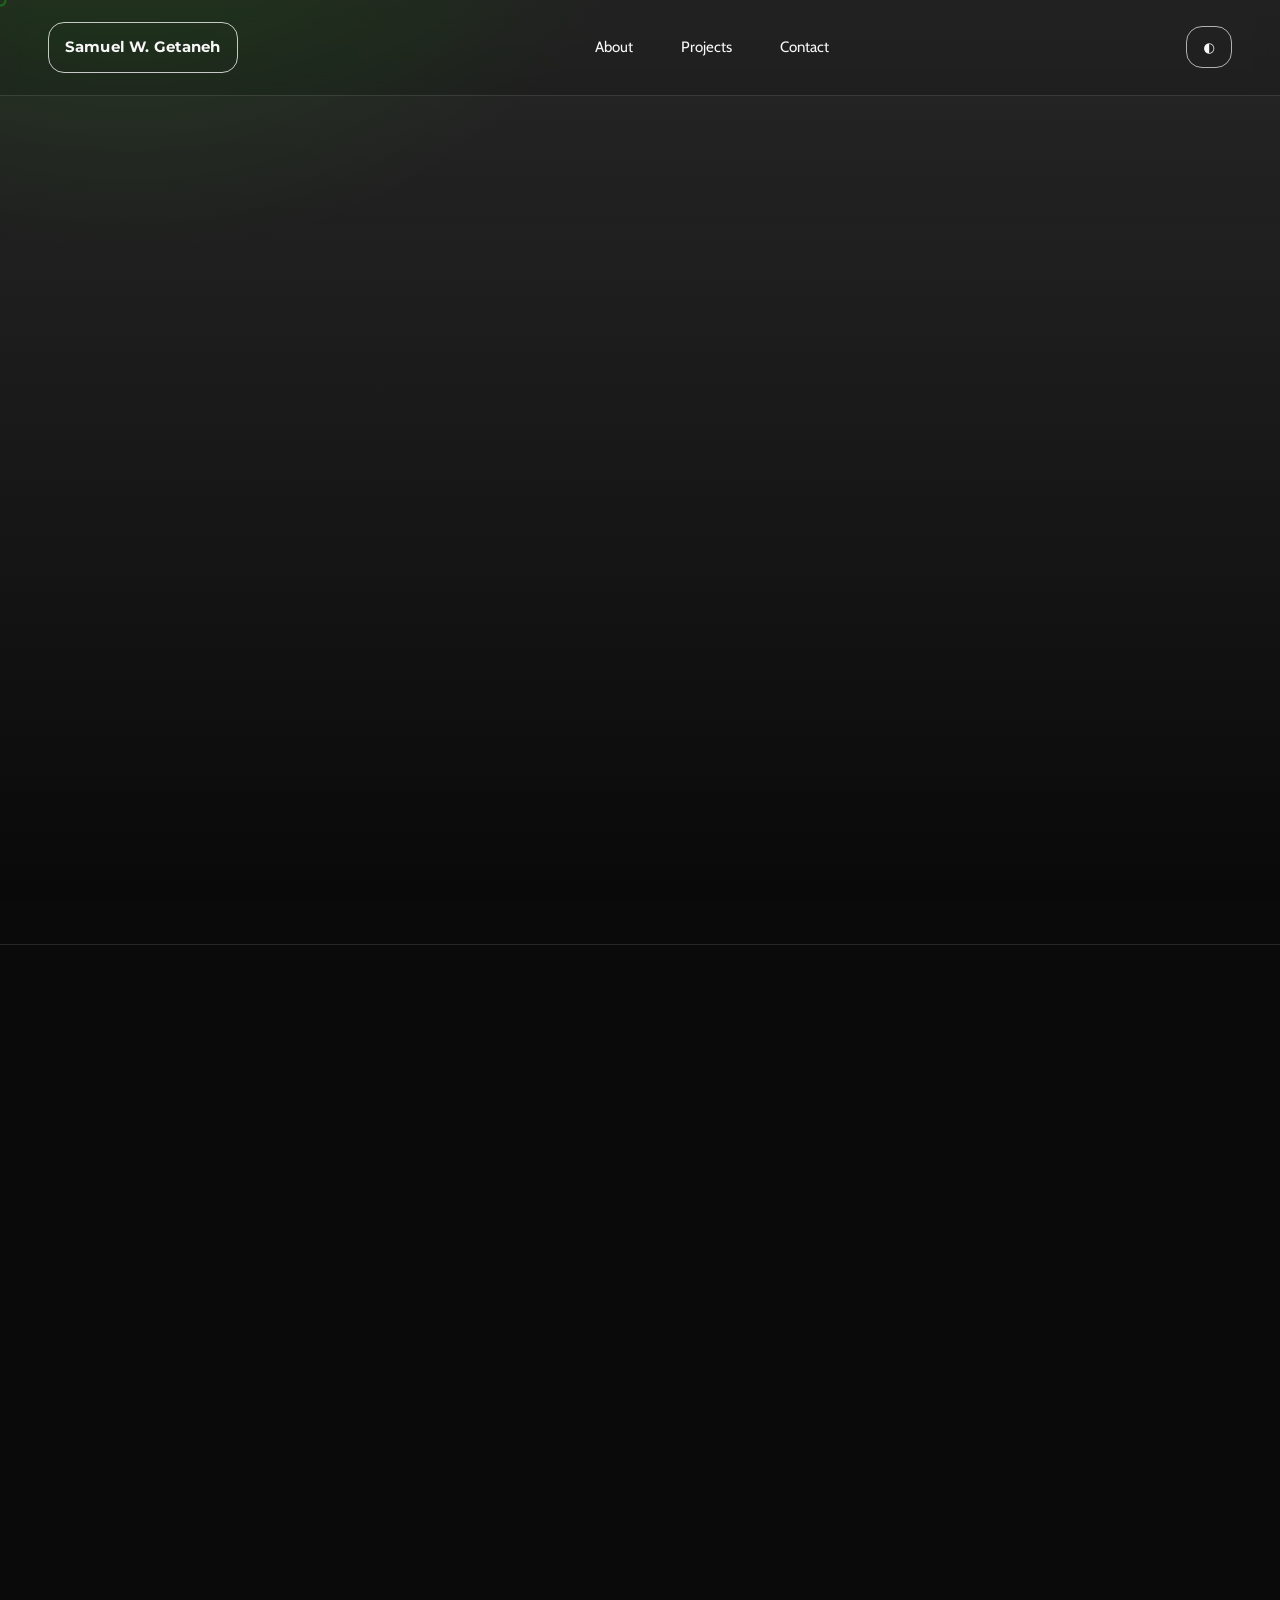
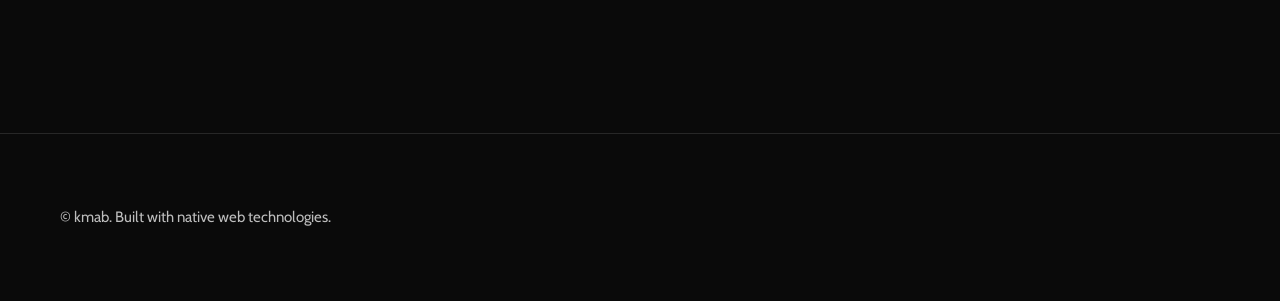
==== index.html @ aa99c19b "added socials" ====
<!doctype html>
<html lang="en" dir="ltr">
<head>
  <meta charset="utf-8">
  <meta name="viewport" content="width=device-width, initial-scale=1">
  <title>Samuel W. Getaneh — Portfolio</title>
  <meta name="description" content="Beginner full-stack web developer (front-end focused) crafting clean, accessible, and performant interfaces with modern JavaScript and a minimalist, human-centered design approach.">
  <meta name="keywords" content="Samuel W. Getaneh, Samuel Getaneh, portfolio, full stack, front end, JavaScript, accessibility, performance">
  <meta name="author" content="Samuel W. Getaneh">
  <meta name="robots" content="index, follow">
  <meta name="theme-color" content="#0a0a0a">
  <link rel="canonical" href="https://kmab5.github.io/">
  <link rel="icon" type="image/png" href="favico.png" sizes="32x32">
  <link rel="apple-touch-icon" href="favico.png">

  <!-- Open Graph / Twitter -->
  <meta property="og:type" content="website">
  <meta property="og:title" content="Samuel W. Getaneh — Portfolio">
  <meta property="og:description" content="Beginner full-stack web developer (front-end focused) crafting clean, accessible, and performant interfaces with modern JavaScript and a minimalist, human-centered design approach.">
  <meta property="og:url" content="https://kmab5.github.io/">
  <meta property="og:image" content="https://kmab5.github.io/lambdadark.png">
  <meta property="og:locale" content="en_US">
  <meta property="og:site_name" content="Samuel W. Getaneh">
  <meta name="twitter:card" content="summary_large_image">
  <meta name="twitter:creator" content="@kmab_5">
  <meta name="twitter:title" content="Samuel W. Getaneh — Portfolio">
  <meta name="twitter:description" content="Beginner full-stack web developer (front-end focused) crafting clean, accessible, and performant interfaces with modern JavaScript and a minimalist, human-centered design approach.">
  <meta name="twitter:image" content="https://kmab5.github.io/lambdadark.png">

  <link rel="preconnect" href="https://fonts.gstatic.com" crossorigin>
  <link rel="preconnect" href="https://fonts.googleapis.com">
  <!-- Typography: Montserrat (headings) & Cabin (body) -->
  <link href="https://fonts.googleapis.com/css2?family=Cabin:wght@400;500;600;700&family=Montserrat:wght@400;600;700;800;900&display=swap" rel="stylesheet">

  <link rel="stylesheet" href="style.css">
  <script type="importmap">
    {
      "imports": {
        "three": "https://unpkg.com/three@0.160.0/build/three.module.js",
        "three/addons/": "https://unpkg.com/three@0.160.0/examples/jsm/"
      }
    }
  </script>
  <script type="module" src="script.js"></script>
</head>
<body>
  <a class="skip-link" href="#home">Skip to content</a>

  <!-- Cursor follower (decorative) -->
  <div class="cursor-follower" aria-hidden="true"></div>

  <header class="site-header" role="banner">
    <nav class="site-nav" aria-label="Primary">
      <a class="brand" href="#home" aria-label="Go to home">Samuel W. Getaneh</a>
      <button class="nav-toggle" id="nav-toggle" aria-expanded="false" aria-controls="nav-menu" aria-label="Toggle navigation">☰</button>
      <ul id="nav-menu" class="nav-links" role="list">
        <li><a href="#about">About</a></li>
        <li><a href="#projects">Projects</a></li>
        <li><a href="#contact">Contact</a></li>
      </ul>
      <button class="theme-toggle" id="theme-toggle" aria-label="Toggle light/dark mode" title="Toggle theme" type="button">◐</button>
    </nav>
  </header>

  <main id="home" tabindex="-1">
    <!-- Hero -->
    <section class="section hero" aria-labelledby="hero-heading">
      <div class="container hero-grid">
        <div class="hero-copy">
          <h1 id="hero-heading" class="title reveal">Samuel W. Getaneh</h1>
          <p class="subtitle reveal" data-delay="0.1">Beginner Full-Stack (Front-End-Focused) Developer</p>
          <p class="lede reveal" data-delay="0.2">I build clean, accessible, and fast web interfaces with modern JavaScript and a minimalist, human-centered approach.</p>
          <div class="hero-cta reveal" data-delay="0.3">
            <a class="button" href="#projects">View Projects</a>
            <a class="button ghost" href="#contact">Get in Touch</a>
          </div>
        </div>
        <div class="hero-3d reveal" data-delay="0.35">
          <div id="three-container" class="three-container" aria-hidden="true">
            <div class="three-preloader" aria-live="polite">Loading 3D…</div>
          </div>
        </div>
      </div>
    </section>

    <!-- About -->
    <section id="about" class="section about" aria-labelledby="about-heading">
      <div class="container grid-2">
        <div class="about-media reveal">
          <img src="https://kmab5.github.io/lambdadark.png" alt="Portrait/logo of Samuel W. Getaneh" width="600" height="600" loading="lazy" decoding="async">
        </div>
        <div class="about-copy reveal" data-delay="0.1">
          <h2 id="about-heading">About</h2>
          <p>
            I'm a developer focused on clarity, performance, and craft. I enjoy turning ideas into
            robust, maintainable systems and interfaces. My work emphasizes accessibility, speed, and
            a brutalist minimalism that foregrounds content and intent.
          </p>
          <ul class="tags" role="list">
            <li>JavaScript</li>
            <li>Accessibility</li>
            <li>CSS Architecture</li>
            <li>Performance</li>
          </ul>
        </div>
      </div>
    </section>

    <!-- Projects -->
    <section id="projects" class="section projects" aria-labelledby="projects-heading">
      <div class="container">
        <h2 id="projects-heading" class="reveal">Projects</h2>
        <div class="projects-grid">
          <!-- Project Card Template -->
          <!-- <article class="card reveal" data-delay="0.05">
            <a class="card-link" href="#" aria-label="Project Alpha details">
              <div class="card-media">
                <img src="https://picsum.photos/800/600?random=1" alt="Screenshot of Project Alpha" width="800" height="600" loading="lazy" decoding="async">
              </div>
              <div class="card-body">
                <h3>Project Alpha</h3>
                <p>High-performance web app with focus on accessibility and speed.</p>
                <span class="underline">Explore</span>
              </div>
            </a>
          </article> -->
          <!-- Projects -->
           <article class="card reveal" data-delay="0.2">
            <a class="card-link" href="https://github.com/kmab5/booknotes.ang" target="_blank" rel="noopener" aria-label="Booknotes.ang details">
              <div class="card-media">
                <img src="https://emojiapi.dev/api/v1/books/512.png" alt="Books Emoji" width="800" height="600" loading="lazy" decoding="async">
              </div>
              <div class="card-body">
                <h3>Booknotes</h3>
                <p>Personal library and reading notes tracker with book covers powered by Open Library API.</p>
                <span class="underline">Explore</span>
              </div>
            </a>
          </article>

          <article class="card reveal" data-delay="0.2">
            <a class="card-link" href="https://peronayzer.onrender.com/" target="_blank" rel="noopener" rel="noopener" aria-label="Peronayzer details">
              <div class="card-media">
                <img src="https://emojiapi.dev/api/v1/performing_arts/512.png" alt="Peronayzer Icon" width="800" height="600" loading="lazy" decoding="async">
              </div>
              <div class="card-body">
                <h3>Personayzer</h3>
                <p>AI-powered persona generator with DiceBear avatars for creative identity building.</p>
                <span class="underline">Explore</span>
              </div>
            </a>
          </article>

          <article class="card reveal" data-delay="0.2">
            <a class="card-link" href="https://github.com/kmab5/blogger.ang" target="_blank" rel="noopener" aria-label="Blogger.ang details">
              <div class="card-media">
                <img src="https://emojiapi.dev/api/v1/memo/512.png" alt="Memo Emoji" width="800" height="600" loading="lazy" decoding="async">
              </div>
              <div class="card-body">
                <h3>Blogger</h3>
                <p>Lightweight blogging platform built with Node.js and EJS for seamless content publishing.</p>
                <span class="underline">Explore</span>
              </div>
            </a>
          </article>

          <article class="card reveal" data-delay="0.2">
            <a class="card-link" href="https://gebeta-z1yt.onrender.com/" target="_blank" rel="noopener" aria-label="Gebeta details">
              <div class="card-media">
                <img src="https://gebeta-z1yt.onrender.com/assets/favicon.png" alt="Gebeta Icon" width="800" height="600" loading="lazy" decoding="async">
              </div>
              <div class="card-body">
                <h3>Gebeta</h3>
                <p>Modern browser-based rendition of the traditional Ethiopian game Gebeta (Mancala).</p>
                <span class="underline">Explore</span>
              </div>
            </a>
          </article>

          <article class="card reveal" data-delay="0.2">
            <a class="card-link" href="https://nvp-kmab.vercel.app/" target="_blank" rel="noopener" aria-label="NVP details">
              <div class="card-media">
                <img src="https://emojiapi.dev/api/v1/game_die/512.png" alt="Game Die Emoji" width="800" height="600" loading="lazy" decoding="async">
              </div>
              <div class="card-body">
                <h3>NVP</h3>
                <p>Minimalist logical game built with native HTML, CSS, and JavaScript.</p>
                <span class="underline">Explore</span>
              </div>
            </a>
          </article>

          <article class="card reveal" data-delay="0.2">
            <a class="card-link" href="https://medi-exe.vercel.app/" target="_blank" rel="noopener" aria-label="Medi.exe details">
              <div class="card-media">
                <img src="https://medi-exe.vercel.app/assets/img/favicon.png" alt="Medi.exe Icon" width="800" height="600" loading="lazy" decoding="async">
              </div>
              <div class="card-body">
                <h3>Medi.exe</h3>
                <p>Artist portfolio website showcasing works through a clean and minimal design.</p>
                <span class="underline">Explore</span>
              </div>
            </a>
          </article>

          <article class="card reveal" data-delay="0.2">
            <a class="card-link" href="http://beyondmarketingeth.com/" target="_blank" rel="noopener" aria-label="Beyond Marketing Website details">
              <div class="card-media">
                <img src="http://beyondmarketingeth.com/img/arrow_green.png" alt="Beyond Marketing Icon" width="800" height="600" loading="lazy" decoding="async">
              </div>
              <div class="card-body">
                <h3>Beyond Marketing</h3>
                <p>Company website offering creative digital marketing solutions and branding services.</p>
                <span class="underline">Explore</span>
              </div>
            </a>
          </article>
          <!-- Exceed -->
          <article class="card reveal" data-delay="0.2">
            <a class="card-link" href="https://www.exceedpd.com/" target="_blank" rel="noopener" aria-label="Exceed Printing Website details">
              <div class="card-media">
                <img src="https://www.exceedpd.com/exceed%201.png" alt="Exceed Printing Icon" width="800" height="600" loading="lazy" decoding="async">
              </div>
              <div class="card-body">
                <h3>Exceed Printing</h3>
                <p>Modern React-based website for a printing and design company with a sleek user experience.</p>
                <span class="underline">Explore</span>
              </div>
            </a>
          </article>
        </div>
      </div>
    </section>

    <!-- Contact -->
    <section id="contact" class="section contact" aria-labelledby="contact-heading">
      <div class="container">
        <h2 id="contact-heading" class="reveal">Contact</h2>
        <div class="socials reveal" data-delay="0.15" aria-label="Social links">
          <p class="muted">Find me on:</p>
          <div class="social-buttons" role="list">
            <a class="social" href="https://github.com/kmab5" target="_blank" rel="noopener" aria-label="GitHub" role="listitem">GitHub</a>
            <a class="social" href="https://linkedin.com/in/samuel-worash-getaneh" target="_blank" rel="noopener" aria-label="LinkedIn" role="listitem">LinkedIn</a>
            <a class="social" href="https://twitter.com/kmab_5" target="_blank" rel="noopener" aria-label="Twitter" role="listitem">Twitter</a>
            <a class="social" href="mailto:samuelworash@gmail.com" aria-label="Email" role="listitem">Email</a>
          </div>
        </div>
        <p class="reveal" data-delay="0.05">Prefer email? Use the form or write to <a href="mailto:samuelworash@gmail.com">samuelworash@gmail.com</a>.</p>
        <form class="contact-form reveal" data-delay="0.1" action="https://formsubmit.co/samuelworash@gmail.com" method="POST">
          <div class="form-row">
            <label for="name">Name</label>
            <input id="name" name="name" type="text" autocomplete="name" required>
          </div>
          <div class="form-row">
            <label for="email">Email</label>
            <input id="email" name="email" type="email" autocomplete="email" required>
          </div>
          <div class="form-row">
            <label for="message">Message</label>
            <textarea id="message" name="message" rows="5" required></textarea>
          </div>
          <div class="form-actions">
            <button class="button" type="submit">Send</button>
            <a class="button ghost" href="mailto:samuelworash@gmail.com">Open Mail</a>
          </div>
        </form>
      </div>
    </section>
  </main>

  <footer class="site-footer" role="contentinfo">
    <div class="container">
      <p>© <span id="year"></span> kmab. Built with native web technologies.</p>
    </div>
  </footer>

  <noscript>
    <div class="noscript">This site works best with JavaScript enabled for theme and motion.</div>
  </noscript>

  <!-- Structured Data -->
  <script type="application/ld+json">
    {
      "@context": "https://schema.org",
      "@type": "Person",
      "name": "Samuel W. Getaneh",
      "url": "https://kmab5.github.io/",
      "jobTitle": "Beginner Full-Stack Developer (Front-End Focused)",
      "description": "Beginner full-stack web developer (front-end focused) crafting clean, accessible, and performant interfaces with modern JavaScript and a minimalist, human-centered design approach.",
      "image": "https://kmab5.github.io/lambdadark.png",
      "sameAs": [
        "https://github.com/kmab5",
        "https://twitter.com/kmab_5",
        "https://linkedin.com/in/samuel-worash-getaneh"
      ]
    }
  </script>
</body>
</html>
---- style.css ----
/*
  Brutalist Minimal Portfolio Styles
  - Dark mode by default, light mode via .theme-light on :root
  - System font stack w/ monospace accent for headings
  - Minimal transitions, strong borders, ample whitespace
*/

/* CSS Variables */
:root {
  --bg: #0a0a0a;
  --fg: #f7f7f7;
  --muted: #bdbdbd;
  --accent: #39ff14; /* neon green */
  --border: #141414;
  --radius: 16px; /* rounded aesthetic */
  --radius-lg: 28px;
  --space-2xs: 0.5rem; /* 8px */
  --space-xs: 0.75rem; /* 12px */
  --space-sm: 1rem; /* 16px */
  --space: 2rem; /* 32px */
  --space-md: 3rem; /* 48px */
  --space-lg: 6rem; /* 96px */
  --space-xl: 9rem; /* 144px */
  --container: 72.5rem; /* 1160px */
  --easing: cubic-bezier(.2,.8,.2,1);
  --transition-fast: .18s var(--easing);
  --transition: .28s var(--easing);
  --border-alpha: 0.12;
  --border-alpha-strong: 0.2;
  --bg-shift: 0px;
  --fs-base: 0.9375rem; /* 15px */
  --fs-sm: 0.875rem; /* 14px */
  --fs-lg: 1.125rem; /* 18px */
}

.theme-light {
  --bg: #ffffff;
  --fg: #0b0b0b;
  --muted: #444;
  --accent: #0047ff; /* electric blue */
  --border: #ededed;
}

/* Global Reset-ish */
* { box-sizing: border-box; }
html, body { height: 100%; }
html { scroll-behavior: smooth; }
body {
  margin: 0;
  background: var(--bg);
  color: var(--fg);
  font-family: "Cabin", ui-sans-serif, system-ui, -apple-system, Segoe UI, Roboto, Inter, Arial, "Helvetica Neue", "Nimbus Sans", "Liberation Sans", sans-serif;
  line-height: 1.65;
  font-size: var(--fs-base);
}

/* Subtle parallax gradient background */
body::before {
  content: "";
  position: fixed;
  inset: -50% -50% 0 -50%;
  background:
    radial-gradient(60rem 60rem at 30% 10%, rgba(55, 255, 20, 0.173), transparent 60%),
    radial-gradient(50rem 50rem at 80% 0%, rgba(0, 72, 255, 0.177), transparent 55%),
    linear-gradient(180deg, rgba(255, 255, 255, 0.181), rgba(0,0,0,0.02));
  transform: translate3d(0, var(--bg-shift), 0);
  pointer-events: none;
  z-index: 0;
}

img { max-width: 100%; display: block; }
a { color: inherit; text-decoration: none; }

/* Accessibility */
:focus-visible {
  outline: 2px solid var(--accent);
  outline-offset: 2px;
}

.skip-link {
  position: absolute;
  left: -9999px;
  top: auto;
}
.skip-link:focus {
  left: 16px;
  top: 16px;
  background: var(--bg);
  color: var(--fg);
  padding: 8px 12px;
  border: 2px solid var(--accent);
}

/* Layout */
.container {
  width: min(100% - 2*var(--space-md), var(--container));
  margin-inline: auto;
}

.section {
  padding-block: calc(var(--space-xl) + 24px);
  border-top: 1px solid color-mix(in srgb, var(--fg) 12%, transparent 88%);
  position: relative;
  z-index: 1;
}
.section:first-of-type { border-top: none; }

.grid-2 {
  display: grid;
  grid-template-columns: 1fr 1fr;
  gap: var(--space);
}

/* Header */
.site-header {
  position: sticky;
  top: 0;
  z-index: 10;
  background: rgba(10, 10, 10, 0.15);
  -webkit-backdrop-filter: saturate(140%) blur(10px);
  backdrop-filter: saturate(140%) blur(10px);
  border-bottom: 1px solid color-mix(in srgb, var(--fg) 12%, transparent 88%);
}
.site-nav {
  display: flex;
  align-items: center;
  justify-content: space-between;
  gap: var(--space-md);
  padding: 1.375rem 3rem; /* 22px 48px */
}
.nav-toggle { display: none; background: transparent; color: var(--fg); border: 1px solid color-mix(in srgb, var(--fg) 12%, transparent 88%); padding: 0.5rem 0.75rem; border-radius: var(--radius); font-size: 1.125rem; position: relative; z-index: 2; }
.brand {
  font-family: "Montserrat", ui-sans-serif, system-ui, -apple-system, Segoe UI, Roboto, Inter, Arial, "Helvetica Neue", sans-serif;
  font-weight: 700; /* smaller font weight */
  letter-spacing: 0.01em;
  border: 1px solid color-mix(in srgb, var(--fg) 78%, transparent 22%);
  padding: 0.75rem 1rem; /* 12px 16px */
  border-radius: var(--radius);
  transition: background-color var(--transition), color var(--transition);
}
.brand:hover { background: var(--fg); color: var(--bg); }

.nav-links { display: flex; gap: var(--space-md); list-style: none; padding: 0; margin: 0; }
.nav-links a {
  position: relative;
}
.nav-links a::after {
  content: "";
  position: absolute;
  left: 0; right: 0; bottom: -4px;
  height: 2px;
  background: var(--accent);
  transform: scaleX(0);
  transform-origin: left;
  transition: transform var(--transition-fast);
}
.nav-links a:hover::after, .nav-links a:focus-visible::after { transform: scaleX(1); }

.theme-toggle {
  background: transparent;
  color: var(--fg);
  border: 1px solid color-mix(in srgb, var(--fg) 68%, transparent 32%);
  padding: 0.75rem 1rem;
  border-radius: var(--radius);
  cursor: pointer;
  transition: background-color var(--transition), color var(--transition);
}
.theme-toggle:hover { background: var(--fg); color: var(--bg); }

/* Hero */
.hero .title {
  font-family: "Montserrat", ui-monospace, Menlo, Consolas, "SFMono-Regular", monospace;
  font-size: clamp(2.625rem, 8vw, 6.75rem); /* 42px–108px */
  line-height: 0.95;
  margin: 0 0 12px 0;
}
.subtitle { color: var(--muted); margin: 0 0 0.625rem 0; font-size: var(--fs-sm); }
.lede { max-width: 60ch; font-size: 1rem; }
.hero-cta { display: flex; gap: var(--space-sm); margin-top: var(--space-sm); flex-wrap: wrap; }

/* Hero 3D container */
.hero-grid { display: grid; grid-template-columns: repeat(auto-fit, minmax(28rem, 1fr)); gap: var(--space); align-items: center; }
.hero-copy, .hero-3d { min-width: 0; }
.hero-3d { margin-top: 0; }
.three-container {
  position: relative;
  width: 100%;
  height: clamp(160px, 40vw, 560px);
  border: 1px solid color-mix(in srgb, var(--fg) 12%, transparent 88%);
  border-radius: var(--radius-lg);
  overflow: hidden;
  background: transparent;
}
.three-container canvas { display: block; width: 100%; height: 100%; outline: none; }
.three-preloader {
  position: absolute;
  inset: 0;
  display: grid;
  place-items: center;
  color: var(--muted);
  background: linear-gradient(180deg, rgba(255,255,255,0.02), rgba(0,0,0,0.02));
  transition: opacity var(--transition);
}
.three-preloader.is-hidden { opacity: 0; pointer-events: none; }

.button {
  display: inline-block;
  background: var(--fg);
  color: var(--bg);
  border: 1px solid rgba(0,0,0,0.12);
  padding: 0.875rem 1.25rem; /* 14px 20px */
  text-transform: uppercase;
  letter-spacing: 0.04em; /* subtler */
  border-radius: var(--radius-lg);
  transition: background-color var(--transition), color var(--transition), transform var(--transition-fast);
}
.button:hover { background: transparent; color: var(--fg); transform: translateY(-1px); }
.button.ghost { background: transparent; color: var(--fg); }
.button.ghost:hover { background: var(--fg); color: var(--bg); }

button {
    font-family: inherit;
    cursor: pointer;
}

/* About */
.about-media { border: 1px solid color-mix(in srgb, var(--fg) 15%, transparent 85%); border-radius: var(--radius-lg); overflow: hidden; aspect-ratio: 1 / 1 ;}
.about-media img { width: 100%; height: 100%; }
.about-copy h2 { margin-top: 0; }
.tags { display: flex; gap: 10px; list-style: none; padding: 0; margin: var(--space-sm) 0 0; flex-wrap: wrap; }
.tags li { border: 1px solid color-mix(in srgb, var(--fg) 15%, transparent 85%); padding: 0.5rem 0.75rem; border-radius: 999px; }

/* Projects */
.projects-grid {
  display: flex;
  flex-wrap: wrap;
  gap: var(--space-md);
  margin-top: var(--space-md);
}
.card {
  border: 1px solid color-mix(in srgb, var(--fg) 15%, transparent 85%);
  background: transparent;
  border-radius: var(--radius-lg);
  overflow: hidden;
  transition: transform var(--transition), border-color var(--transition);
  flex: 1 1 22rem; /* allow 2-4+ per row depending on space */
  max-width: 28rem; /* cap width for comfortable line length and layout */
}
.card:hover { transform: translateY(-6px); border-color: var(--accent); }
@media (max-width: 900px) { .card { flex-basis: 100%; max-width: 100%; } }

.card-link { display: grid; grid-template-rows: auto 1fr; height: 100%; border-radius: inherit; overflow: hidden; }
.card-media { border-bottom: 1px solid color-mix(in srgb, var(--fg) 12%, transparent 88%); aspect-ratio: 5/4; overflow: hidden; display: flex; justify-content: center; align-items: center; }
.card-media img { width: 85%; height: 85%; object-fit: contain; object-position: center; filter: grayscale(70%); transform: scale(1.01); transition: filter var(--transition), transform var(--transition); }
.card:hover img { filter: grayscale(0%); transform: scale(1.03); }
.card-body { padding: 1.25rem; display: grid; gap: 0.625rem; }
.underline { text-decoration: underline; text-decoration-color: var(--accent); text-underline-offset: 4px; }

/* Contact */
.contact-form { display: grid; gap: var(--space-sm); max-width: 40rem; }
.form-row { display: grid; gap: 6px; }
.form-row input, .form-row textarea {
  background: transparent;
  color: var(--fg);
  border: 1px solid color-mix(in srgb, var(--fg) 15%, transparent 85%);
  padding: 0.875rem 1rem;
  border-radius: var(--radius);
  transition: border-color var(--transition), background-color var(--transition);
  resize: vertical;
}
.form-actions { display: flex; gap: 12px; }

/* Social buttons in contact section */
.socials { margin-top: var(--space-sm); display: flex; flex-direction: column; gap: 0.5rem; align-items: flex-start; }
.socials .muted { color: var(--muted); margin: 0 0 0.5rem 0; font-size: var(--fs-sm); }
.social-buttons { display: flex; gap: 0.5rem; flex-wrap: wrap; }
.social {
  display: inline-flex;
  align-items: center;
  justify-content: center;
  gap: 0.5rem;
  padding: 0.6rem 0.85rem;
  border-radius: 999px;
  background: transparent;
  color: var(--fg);
  border: 1px solid color-mix(in srgb, var(--fg) 18%, transparent 82%);
  font-weight: 600;
  font-size: 0.875rem;
  transition: transform var(--transition-fast), background-color var(--transition), color var(--transition), border-color var(--transition);
}
.social:hover, .social:focus-visible {
  transform: translateY(-3px);
  background: var(--fg);
  color: var(--bg);
  border-color: transparent;
}

@media (max-width: 48rem) {
  .socials { align-items: stretch; }
  .social-buttons { justify-content: flex-start; }
  .social { flex: 1 1 auto; }
}

/* Footer */
.site-footer { border-top: 1px solid color-mix(in srgb, var(--fg) 12%, transparent 88%); padding: calc(var(--space-md) + 0.5rem) 0; color: var(--muted); }

/* Reveal on scroll */
.reveal { opacity: 0; transform: translateY(0.75rem); transition: opacity .6s var(--easing), transform .6s var(--easing); will-change: opacity, transform; }
.reveal.is-visible { opacity: 1; transform: translateY(0); }
.reveal[data-delay] { /* JS sets inline transitionDelay */ }

/* Cursor follower */
.cursor-follower {
  position: fixed;
  left: 0; top: 0;
  width: .8rem; height: .8rem;
  border: 2px solid var(--accent);
  border-radius: 50%;
  transform: translate(-50%, -50%);
  pointer-events: none;
  opacity: .4;
  mix-blend-mode: difference;
  z-index: 9999;
}
@media (pointer: coarse) {
  .cursor-follower { display: none; }
}

/* Breakpoints: small (<= 48rem), medium (<= 64rem) */
@media (max-width: 64rem) {
    .grid-2 { grid-template-columns: 1fr; }
    .projects-grid { gap: var(--space); }
    .card { grid-column: span 6; }
    .hero-grid { grid-template-columns: 1fr; }
  }
  @media (max-width: 48rem) {
    .site-nav { padding: 0.875rem 1.25rem; }
    .section { padding-block: var(--space-lg); }
    .hero .title { font-size: clamp(2.25rem, 12vw, 5rem); }
    .nav-links { gap: var(--space-sm); }
    .nav-toggle { display: inline-block; }
    .site-nav { position: relative; }
    .nav-links { position: absolute; top: 120%; right: 1.25rem; background: rgba(10,10,10,0.9); -webkit-backdrop-filter: blur(8px); backdrop-filter: blur(8px); border: 1px solid color-mix(in srgb, var(--fg) 12%, transparent 88%); border-radius: var(--radius); padding: 0.5rem; display: grid; gap: 0.25rem; min-width: 12rem; opacity: 0; transform: translateY(-6px); pointer-events: none; transition: opacity var(--transition), transform var(--transition); z-index: 1; }
    .nav-links.is-open { opacity: 1; transform: translateY(0); pointer-events: auto; }
    .nav-links li { list-style: none; }
    .nav-links a { display: block; padding: 0.5rem 0.75rem; }
  }  

/* Noscript */
.noscript { border-top: 2px solid var(--fg); border-bottom: 2px solid var(--fg); padding: 12px; text-align: center; }
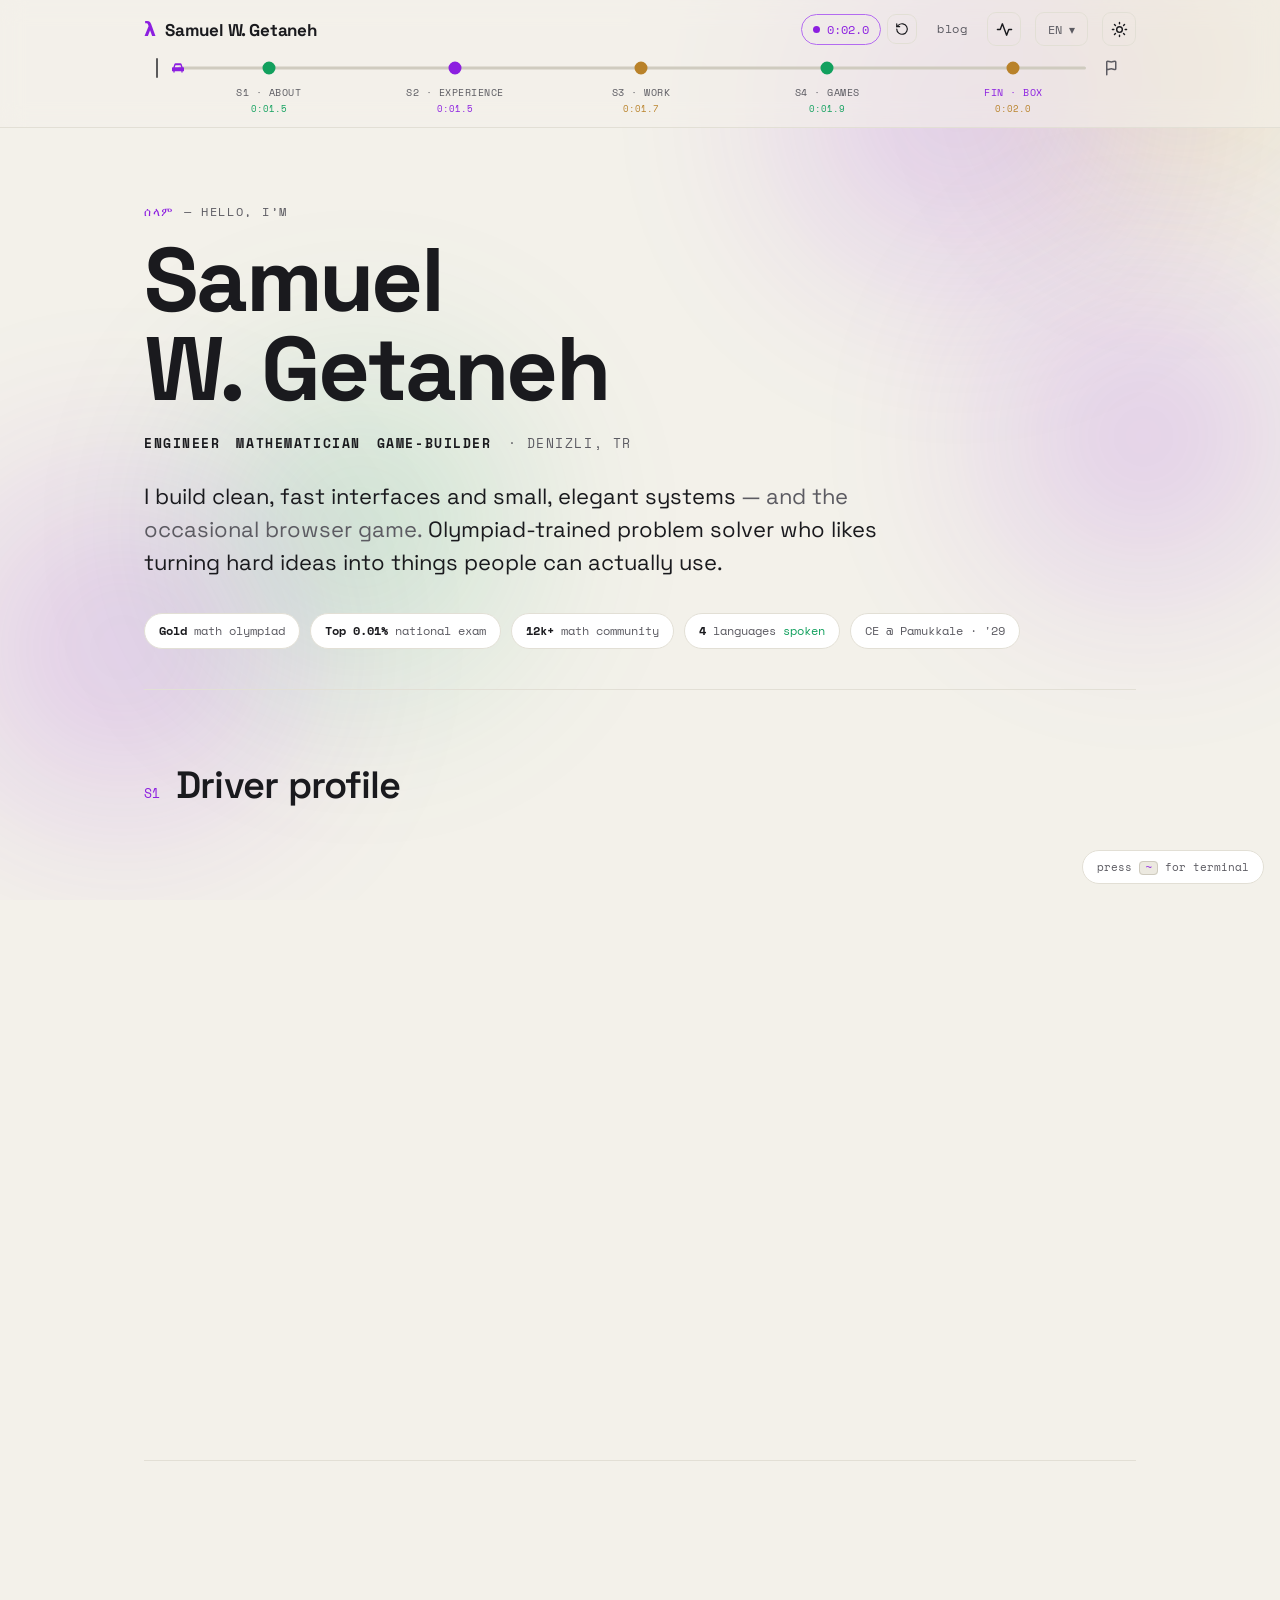
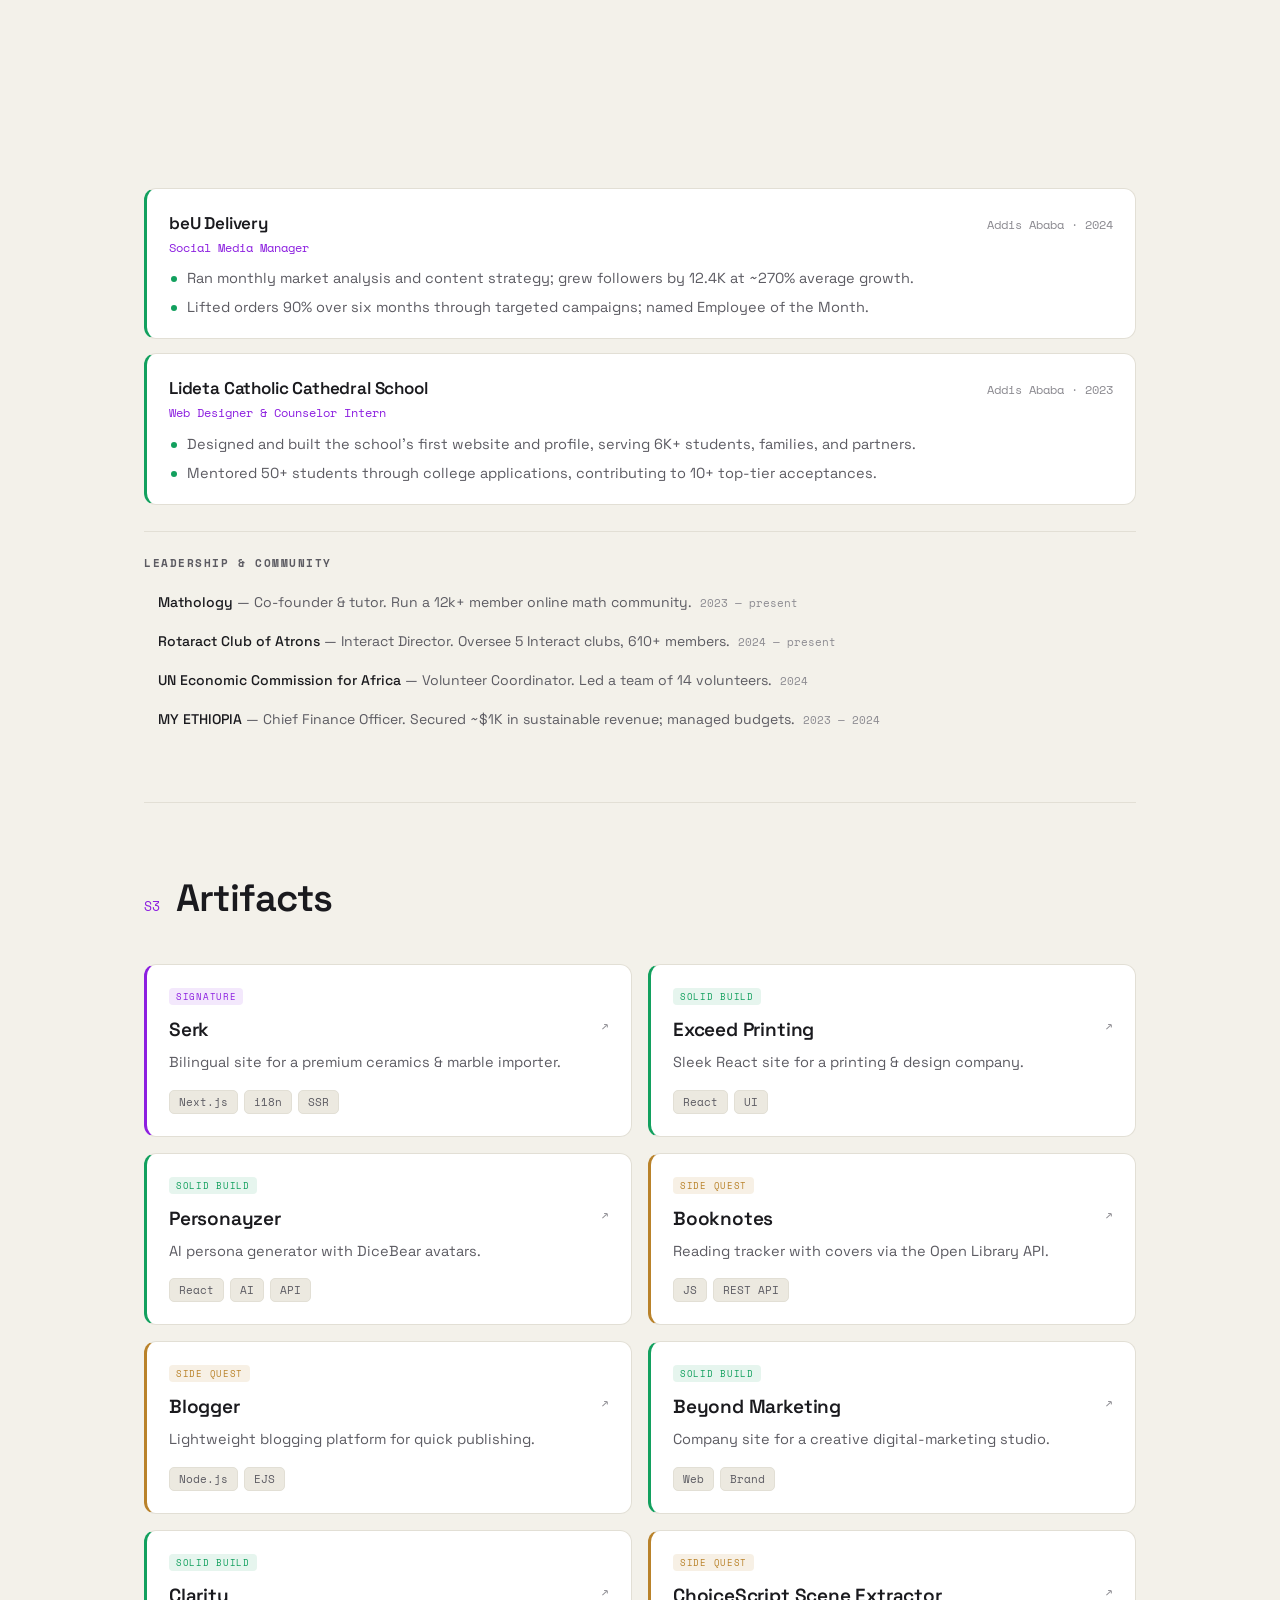
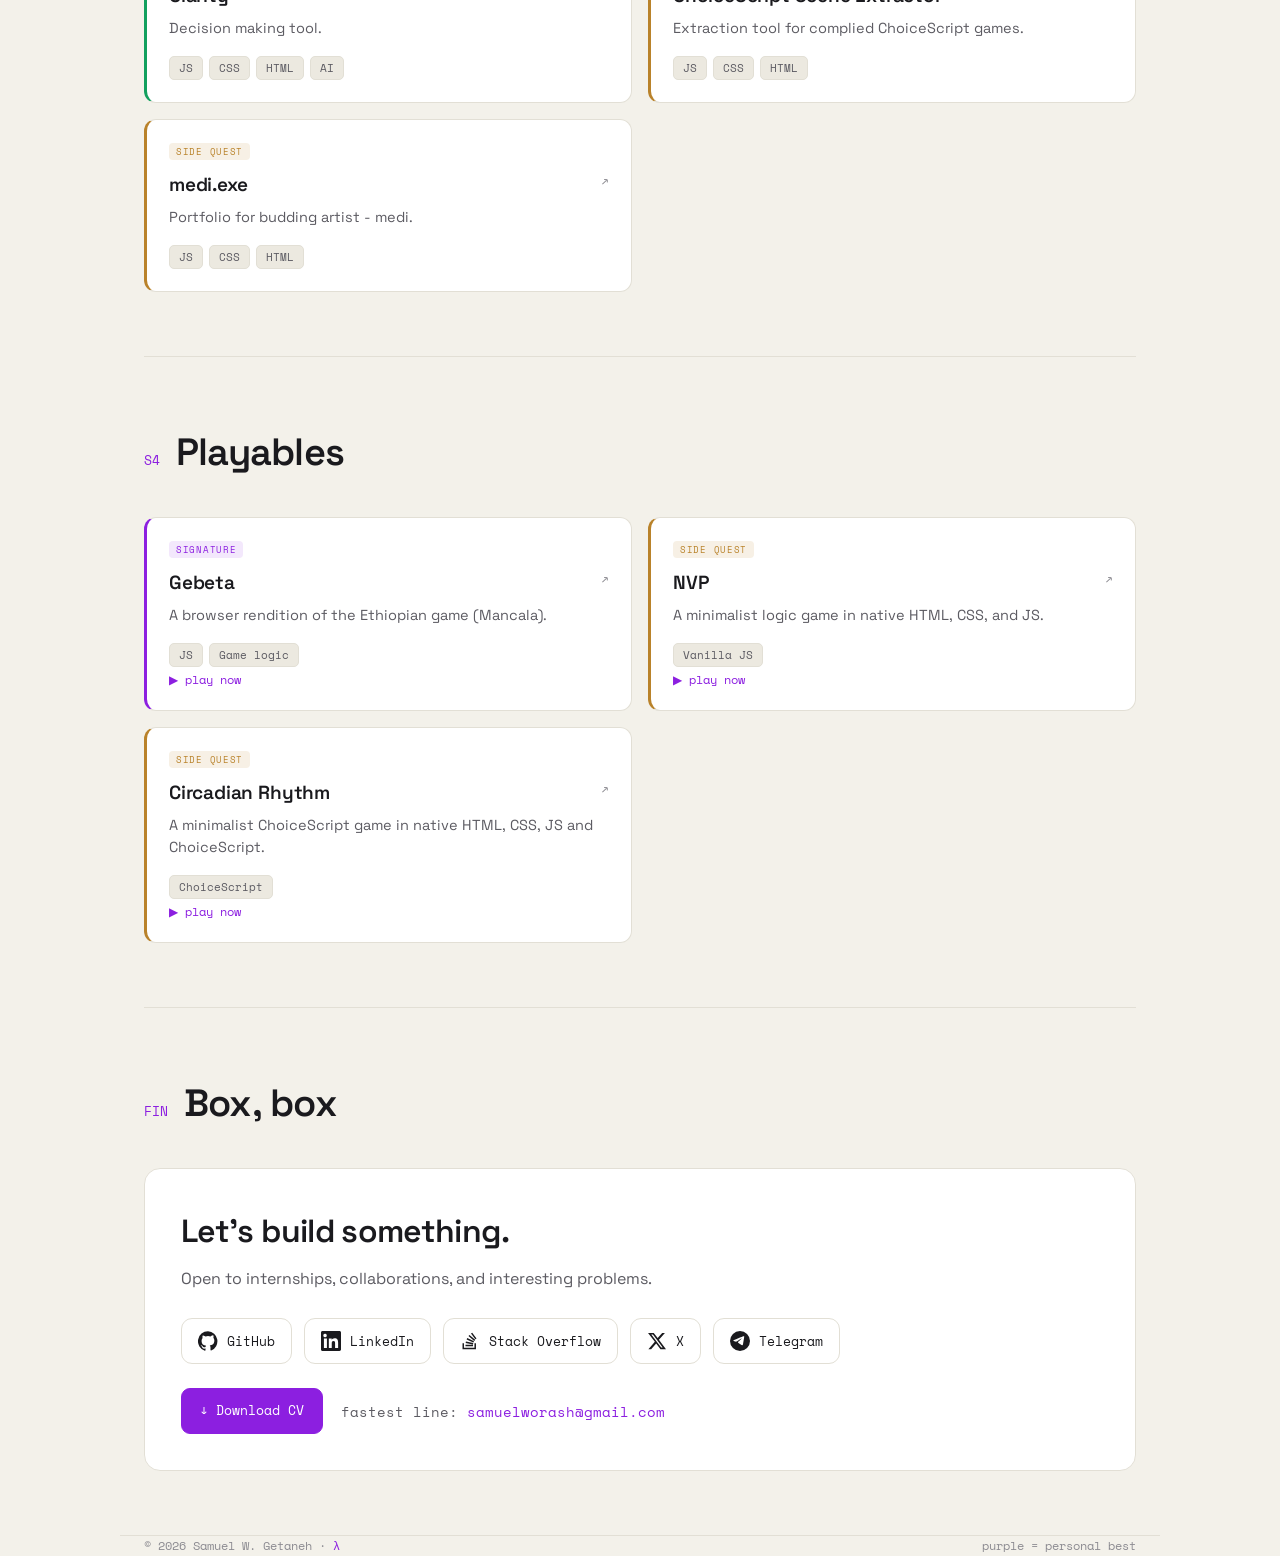
==== commit 06b90d09: "deploy: kmab5/f1-portfolio@ab96c2ef6e994fb516f76551ce1d01fd4ba769f8" ====
--- a/index.html
+++ b/index.html
@@ -1,300 +1,32 @@
-<!doctype html>
-<html lang="en" dir="ltr">
-<head>
-  <meta charset="utf-8">
-  <meta name="viewport" content="width=device-width, initial-scale=1">
-  <title>Samuel W. Getaneh — Portfolio</title>
-  <meta name="description" content="Beginner full-stack web developer (front-end focused) crafting clean, accessible, and performant interfaces with modern JavaScript and a minimalist, human-centered design approach.">
-  <meta name="keywords" content="Samuel W. Getaneh, Samuel Getaneh, portfolio, full stack, front end, JavaScript, accessibility, performance">
-  <meta name="author" content="Samuel W. Getaneh">
-  <meta name="robots" content="index, follow">
-  <meta name="theme-color" content="#0a0a0a">
-  <link rel="canonical" href="https://kmab5.github.io/">
-  <link rel="icon" type="image/png" href="favico.png" sizes="32x32">
-  <link rel="apple-touch-icon" href="favico.png">
-
-  <!-- Open Graph / Twitter -->
-  <meta property="og:type" content="website">
-  <meta property="og:title" content="Samuel W. Getaneh — Portfolio">
-  <meta property="og:description" content="Beginner full-stack web developer (front-end focused) crafting clean, accessible, and performant interfaces with modern JavaScript and a minimalist, human-centered design approach.">
-  <meta property="og:url" content="https://kmab5.github.io/">
-  <meta property="og:image" content="https://kmab5.github.io/lambdadark.png">
-  <meta property="og:locale" content="en_US">
-  <meta property="og:site_name" content="Samuel W. Getaneh">
-  <meta name="twitter:card" content="summary_large_image">
-  <meta name="twitter:creator" content="@kmab_5">
-  <meta name="twitter:title" content="Samuel W. Getaneh — Portfolio">
-  <meta name="twitter:description" content="Beginner full-stack web developer (front-end focused) crafting clean, accessible, and performant interfaces with modern JavaScript and a minimalist, human-centered design approach.">
-  <meta name="twitter:image" content="https://kmab5.github.io/lambdadark.png">
-
-  <link rel="preconnect" href="https://fonts.gstatic.com" crossorigin>
-  <link rel="preconnect" href="https://fonts.googleapis.com">
-  <!-- Typography: Montserrat (headings) & Cabin (body) -->
-  <link href="https://fonts.googleapis.com/css2?family=Cabin:wght@400;500;600;700&family=Montserrat:wght@400;600;700;800;900&display=swap" rel="stylesheet">
-
-  <link rel="stylesheet" href="style.css">
-  <script type="importmap">
-    {
-      "imports": {
-        "three": "https://unpkg.com/three@0.160.0/build/three.module.js",
-        "three/addons/": "https://unpkg.com/three@0.160.0/examples/jsm/"
-      }
+<!DOCTYPE html><html lang="en"> <head><meta charset="utf-8"><meta name="viewport" content="width=device-width, initial-scale=1"><title>Samuel W. Getaneh — engineer, mathematician, game-builder</title><meta name="description" content="Samuel W. Getaneh — computer engineer, mathematician, and game-builder. Selected work, playable games, and how to reach me."><link rel="canonical" href="https://kmab5.github.io/"><link rel="icon" href="/favicon.ico" sizes="32x32"><link rel="icon" type="image/svg+xml" id="faviconSvg" href="/favicon.svg"><link rel="apple-touch-icon" href="/apple-touch-icon.png"><link rel="manifest" href="/site.webmanifest"><meta name="theme-color" content="#0E0E11"><meta property="og:type" content="website"><meta property="og:title" content="Samuel W. Getaneh — engineer, mathematician, game-builder"><meta property="og:description" content="Samuel W. Getaneh — computer engineer, mathematician, and game-builder. Selected work, playable games, and how to reach me."><meta property="og:image" content="https://kmab5.github.io/og.png"><meta property="og:url" content="https://kmab5.github.io/"><meta name="twitter:card" content="summary_large_image"><meta name="twitter:title" content="Samuel W. Getaneh — engineer, mathematician, game-builder"><meta name="twitter:description" content="Samuel W. Getaneh — computer engineer, mathematician, and game-builder. Selected work, playable games, and how to reach me."><meta name="twitter:image" content="https://kmab5.github.io/og.png"><link rel="preconnect" href="https://fonts.googleapis.com"><link rel="preconnect" href="https://fonts.gstatic.com" crossorigin><link href="https://fonts.googleapis.com/css2?family=Space+Grotesk:wght@400;500;600;700&family=Space+Mono:wght@400;700&display=swap" rel="stylesheet"><script>
+      (function () {
+        var t;
+        try { t = localStorage.getItem('theme'); } catch (e) {}
+        if (!t) t = matchMedia('(prefers-color-scheme:light)').matches ? 'light' : 'dark';
+        document.documentElement.setAttribute('data-theme', t);
+        var link = document.getElementById('faviconSvg');
+        if (link) link.setAttribute('href', link.getAttribute('href').replace(/favicon[^/]*\.svg$/, t === 'light' ? 'favicon-light.svg' : 'favicon.svg'));
+        var tc = document.querySelector('meta[name=theme-color]');
+        if (tc) tc.setAttribute('content', t === 'light' ? '#F3F1EA' : '#0E0E11');
+      })();
+    </script><link rel="stylesheet" href="/_astro/Base.CNnlPV1o.css"></head> <body> <div id="bg-bubbles" aria-hidden="true"></div> <header class="top home"> <div class="top-row"> <button class="mark" id="markLink" type="button" aria-label="Samuel W. Getaneh — new lap" title="new lap"> <span class="lam">λ</span> <span class="mark-name">Samuel W. Getaneh</span> </button> <span class="spacer"></span>  <div class="nav-inline"> <div class="clock-group"> <button class="clock" id="clockBtn" title="Pause / play lap" aria-label="Pause / play lap"> <span class="rd" id="rd"></span><span id="lap">0:00.0</span> </button> <button class="icon-btn sm" id="restartBtn" title="Restart lap" aria-label="Restart lap"> <svg width="14" height="14" viewBox="0 0 24 24" fill="none" stroke="currentColor" stroke-width="2" stroke-linecap="round" stroke-linejoin="round"><path d="M3 12a9 9 0 1 0 3-6.7L3 8"></path><path d="M3 3v5h5"></path></svg> </button> </div> <a class="nav-link" href="/blog/">blog</a> <button class="icon-btn track-toggle" id="trackToggle" data-action="track" aria-pressed="false" data-hide-label="Hide race track" data-show-label="Show race track" title="Hide race track" aria-label="Hide race track"> <svg id="trackToggleIcon" width="17" height="17" viewBox="0 0 24 24" fill="none" stroke="currentColor" stroke-width="2" stroke-linecap="round" stroke-linejoin="round"><path d="M2 12h4l3-8 6 16 3-8h4"></path></svg> </button> <div id="langDropdown" class="lang-dropdown"> <button id="langToggle" class="lang-btn toggle" aria-haspopup="menu" aria-expanded="false" title="Language">EN ▾</button> <ul id="langMenu" class="lang-menu" role="menu" aria-label="Language"> <li role="none"><a role="menuitem" href="/" aria-current="true">English</a></li><li role="none"><a role="menuitem" href="/am/">አማርኛ</a></li><li role="none"><a role="menuitem" href="/tr/">Türkçe</a></li> </ul> </div> <button class="icon-btn theme-btn" data-action="theme" aria-label="Toggle theme" title="Toggle theme"> <svg class="theme-icon" width="17" height="17" viewBox="0 0 24 24" fill="none" stroke="currentColor" stroke-width="2" stroke-linecap="round"></svg> </button> </div>  <div id="navMenu" class="nav-menu-dd"> <button id="navMenuBtn" class="icon-btn menu-btn" aria-haspopup="menu" aria-expanded="false" aria-label="Menu" title="Menu"> <svg width="18" height="18" viewBox="0 0 24 24" fill="none" stroke="currentColor" stroke-width="2" stroke-linecap="round"><path d="M3 6h18M3 12h18M3 18h18"></path></svg> </button> <div class="nav-menu" role="menu" aria-label="Menu"> <p class="menu-group">Sections</p> <a class="menu-row" role="menuitem" href="#about" data-target="about"> <span class="menu-sector">S1</span><span>about</span> </a><a class="menu-row" role="menuitem" href="#experience" data-target="experience"> <span class="menu-sector">S2</span><span>experience</span> </a><a class="menu-row" role="menuitem" href="#work" data-target="work"> <span class="menu-sector">S3</span><span>work</span> </a><a class="menu-row" role="menuitem" href="#games" data-target="games"> <span class="menu-sector">S4</span><span>games</span> </a><a class="menu-row" role="menuitem" href="#contact" data-target="contact"> <span class="menu-sector">fin</span><span>box</span> </a> <a class="menu-row" role="menuitem" href="/blog/"> <span class="menu-sector">·</span><span>blog</span> </a> <div class="menu-div"></div> <p class="menu-group">Language</p> <a class="menu-row" role="menuitem" href="/" aria-current="true"> <span class="menu-sector">EN</span><span>English</span> </a><a class="menu-row" role="menuitem" href="/am/"> <span class="menu-sector">AM</span><span>አማርኛ</span> </a><a class="menu-row" role="menuitem" href="/tr/"> <span class="menu-sector">TR</span><span>Türkçe</span> </a> <div class="menu-div"></div> <button class="menu-row" type="button" data-action="theme"> <span class="menu-sector">◐</span><span>Toggle theme</span> <svg class="theme-icon menu-theme-icon" width="16" height="16" viewBox="0 0 24 24" fill="none" stroke="currentColor" stroke-width="2" stroke-linecap="round"></svg> </button> </div> </div> </div> <div class="track"> <div class="track-strip"> <span class="startgate" aria-hidden="true"></span> <div class="track-rail"> <div class="track-line"><div class="track-fill" id="trackFill"></div></div> <div id="tdots" aria-hidden="true"> <span class="tdot" data-idx="0" style="left:10%"></span><span class="tdot" data-idx="1" style="left:30.5%"></span><span class="tdot" data-idx="2" style="left:51%"></span><span class="tdot" data-idx="3" style="left:71.5%"></span><span class="tdot" data-idx="4" style="left:92%"></span> </div> <span class="car" id="car" aria-hidden="true"> <svg width="16" height="16" viewBox="0 0 24 24" fill="currentColor"><path d="M5 11l1.5-4.5A2 2 0 0 1 8.4 5h7.2a2 2 0 0 1 1.9 1.5L19 11h1a1 1 0 0 1 1 1v4a1 1 0 0 1-1 1h-1v1a1 1 0 0 1-2 0v-1H7v1a1 1 0 0 1-2 0v-1H4a1 1 0 0 1-1-1v-4a1 1 0 0 1 1-1zm2.2 0h9.6l-1-3H8.2z"></path></svg> </span> </div> <button class="finishflag" id="finishFlag" title="new lap" aria-label="finish flag"> <svg width="18" height="18" viewBox="0 0 24 24" fill="none" stroke="currentColor" stroke-width="2" stroke-linecap="round" stroke-linejoin="round"><path d="M5 21V4a1 1 0 0 1 1-1c1.5 0 3 1 5 1s3.5-1 5-1a1 1 0 0 1 1 1v9a1 1 0 0 1-1 1c-1.5 0-3-1-5-1s-3.5 1-5 1"></path></svg> </button> </div> <nav class="track-labels" id="tlabels" aria-label="Sections"> <button class="tlabel" data-idx="0" data-target="about" style="left:10%"> <span class="tlab">S1 · about</span> <span class="tsplit">--:--</span> </button><button class="tlabel" data-idx="1" data-target="experience" style="left:30.5%"> <span class="tlab">S2 · experience</span> <span class="tsplit">--:--</span> </button><button class="tlabel" data-idx="2" data-target="work" style="left:51%"> <span class="tlab">S3 · work</span> <span class="tsplit">--:--</span> </button><button class="tlabel" data-idx="3" data-target="games" style="left:71.5%"> <span class="tlab">S4 · games</span> <span class="tsplit">--:--</span> </button><button class="tlabel" data-idx="4" data-target="contact" style="left:92%"> <span class="tlab">fin · box</span> <span class="tsplit">--:--</span> </button> </nav> </div>  <nav class="subnav" aria-label="Sections"> <a class="subnav-link" href="#about" data-target="about">about</a><a class="subnav-link" href="#experience" data-target="experience">experience</a><a class="subnav-link" href="#work" data-target="work">work</a><a class="subnav-link" href="#games" data-target="games">games</a><a class="subnav-link" href="#contact" data-target="contact">box</a> </nav> </header> <script>
+  (function () {
+    function wire(ddId, btnId) {
+      var dd = document.getElementById(ddId), btn = document.getElementById(btnId);
+      if (!dd || !btn) return;
+      btn.addEventListener('click', function (e) {
+        e.stopPropagation();
+        var open = dd.classList.toggle('open');
+        btn.setAttribute('aria-expanded', open ? 'true' : 'false');
+      });
+      document.addEventListener('click', function (e) {
+        if (!dd.contains(e.target)) { dd.classList.remove('open'); btn.setAttribute('aria-expanded', 'false'); }
+      });
+      document.addEventListener('keydown', function (e) {
+        if (e.key === 'Escape') { dd.classList.remove('open'); btn.setAttribute('aria-expanded', 'false'); }
+      });
     }
-  </script>
-  <script type="module" src="script.js"></script>
-</head>
-<body>
-  <a class="skip-link" href="#home">Skip to content</a>
-
-  <!-- Cursor follower (decorative) -->
-  <div class="cursor-follower" aria-hidden="true"></div>
-
-  <header class="site-header" role="banner">
-    <nav class="site-nav" aria-label="Primary">
-      <a class="brand" href="#home" aria-label="Go to home">Samuel W. Getaneh</a>
-      <button class="nav-toggle" id="nav-toggle" aria-expanded="false" aria-controls="nav-menu" aria-label="Toggle navigation">☰</button>
-      <ul id="nav-menu" class="nav-links" role="list">
-        <li><a href="#about">About</a></li>
-        <li><a href="#projects">Projects</a></li>
-        <li><a href="#contact">Contact</a></li>
-      </ul>
-      <button class="theme-toggle" id="theme-toggle" aria-label="Toggle light/dark mode" title="Toggle theme" type="button">◐</button>
-    </nav>
-  </header>
-
-  <main id="home" tabindex="-1">
-    <!-- Hero -->
-    <section class="section hero" aria-labelledby="hero-heading">
-      <div class="container hero-grid">
-        <div class="hero-copy">
-          <h1 id="hero-heading" class="title reveal">Samuel W. Getaneh</h1>
-          <p class="subtitle reveal" data-delay="0.1">Beginner Full-Stack (Front-End-Focused) Developer</p>
-          <p class="lede reveal" data-delay="0.2">I build clean, accessible, and fast web interfaces with modern JavaScript and a minimalist, human-centered approach.</p>
-          <div class="hero-cta reveal" data-delay="0.3">
-            <a class="button" href="#projects">View Projects</a>
-            <a class="button ghost" href="#contact">Get in Touch</a>
-          </div>
-        </div>
-        <div class="hero-3d reveal" data-delay="0.35">
-          <div id="three-container" class="three-container" aria-hidden="true">
-            <div class="three-preloader" aria-live="polite">Loading 3D…</div>
-          </div>
-        </div>
-      </div>
-    </section>
-
-    <!-- About -->
-    <section id="about" class="section about" aria-labelledby="about-heading">
-      <div class="container grid-2">
-        <div class="about-media reveal">
-          <img src="https://kmab5.github.io/lambdadark.png" alt="Portrait/logo of Samuel W. Getaneh" width="600" height="600" loading="lazy" decoding="async">
-        </div>
-        <div class="about-copy reveal" data-delay="0.1">
-          <h2 id="about-heading">About</h2>
-          <p>
-            I'm a developer focused on clarity, performance, and craft. I enjoy turning ideas into
-            robust, maintainable systems and interfaces. My work emphasizes accessibility, speed, and
-            a brutalist minimalism that foregrounds content and intent.
-          </p>
-          <ul class="tags" role="list">
-            <li>JavaScript</li>
-            <li>Accessibility</li>
-            <li>CSS Architecture</li>
-            <li>Performance</li>
-          </ul>
-        </div>
-      </div>
-    </section>
-
-    <!-- Projects -->
-    <section id="projects" class="section projects" aria-labelledby="projects-heading">
-      <div class="container">
-        <h2 id="projects-heading" class="reveal">Projects</h2>
-        <div class="projects-grid">
-          <!-- Project Card Template -->
-          <!-- <article class="card reveal" data-delay="0.05">
-            <a class="card-link" href="#" aria-label="Project Alpha details">
-              <div class="card-media">
-                <img src="https://picsum.photos/800/600?random=1" alt="Screenshot of Project Alpha" width="800" height="600" loading="lazy" decoding="async">
-              </div>
-              <div class="card-body">
-                <h3>Project Alpha</h3>
-                <p>High-performance web app with focus on accessibility and speed.</p>
-                <span class="underline">Explore</span>
-              </div>
-            </a>
-          </article> -->
-          <!-- Projects -->
-           <article class="card reveal" data-delay="0.2">
-            <a class="card-link" href="https://github.com/kmab5/booknotes.ang" target="_blank" rel="noopener" aria-label="Booknotes.ang details">
-              <div class="card-media">
-                <img src="https://emojiapi.dev/api/v1/books/512.png" alt="Books Emoji" width="800" height="600" loading="lazy" decoding="async">
-              </div>
-              <div class="card-body">
-                <h3>Booknotes</h3>
-                <p>Personal library and reading notes tracker with book covers powered by Open Library API.</p>
-                <span class="underline">Explore</span>
-              </div>
-            </a>
-          </article>
-
-          <article class="card reveal" data-delay="0.2">
-            <a class="card-link" href="https://peronayzer.onrender.com/" target="_blank" rel="noopener" rel="noopener" aria-label="Peronayzer details">
-              <div class="card-media">
-                <img src="https://emojiapi.dev/api/v1/performing_arts/512.png" alt="Peronayzer Icon" width="800" height="600" loading="lazy" decoding="async">
-              </div>
-              <div class="card-body">
-                <h3>Personayzer</h3>
-                <p>AI-powered persona generator with DiceBear avatars for creative identity building.</p>
-                <span class="underline">Explore</span>
-              </div>
-            </a>
-          </article>
-
-          <article class="card reveal" data-delay="0.2">
-            <a class="card-link" href="https://github.com/kmab5/blogger.ang" target="_blank" rel="noopener" aria-label="Blogger.ang details">
-              <div class="card-media">
-                <img src="https://emojiapi.dev/api/v1/memo/512.png" alt="Memo Emoji" width="800" height="600" loading="lazy" decoding="async">
-              </div>
-              <div class="card-body">
-                <h3>Blogger</h3>
-                <p>Lightweight blogging platform built with Node.js and EJS for seamless content publishing.</p>
-                <span class="underline">Explore</span>
-              </div>
-            </a>
-          </article>
-
-          <article class="card reveal" data-delay="0.2">
-            <a class="card-link" href="https://gebeta-z1yt.onrender.com/" target="_blank" rel="noopener" aria-label="Gebeta details">
-              <div class="card-media">
-                <img src="https://gebeta-z1yt.onrender.com/assets/favicon.png" alt="Gebeta Icon" width="800" height="600" loading="lazy" decoding="async">
-              </div>
-              <div class="card-body">
-                <h3>Gebeta</h3>
-                <p>Modern browser-based rendition of the traditional Ethiopian game Gebeta (Mancala).</p>
-                <span class="underline">Explore</span>
-              </div>
-            </a>
-          </article>
-
-          <article class="card reveal" data-delay="0.2">
-            <a class="card-link" href="https://nvp-kmab.vercel.app/" target="_blank" rel="noopener" aria-label="NVP details">
-              <div class="card-media">
-                <img src="https://emojiapi.dev/api/v1/game_die/512.png" alt="Game Die Emoji" width="800" height="600" loading="lazy" decoding="async">
-              </div>
-              <div class="card-body">
-                <h3>NVP</h3>
-                <p>Minimalist logical game built with native HTML, CSS, and JavaScript.</p>
-                <span class="underline">Explore</span>
-              </div>
-            </a>
-          </article>
-
-          <article class="card reveal" data-delay="0.2">
-            <a class="card-link" href="https://medi-exe.vercel.app/" target="_blank" rel="noopener" aria-label="Medi.exe details">
-              <div class="card-media">
-                <img src="https://medi-exe.vercel.app/assets/img/favicon.png" alt="Medi.exe Icon" width="800" height="600" loading="lazy" decoding="async">
-              </div>
-              <div class="card-body">
-                <h3>Medi.exe</h3>
-                <p>Artist portfolio website showcasing works through a clean and minimal design.</p>
-                <span class="underline">Explore</span>
-              </div>
-            </a>
-          </article>
-
-          <article class="card reveal" data-delay="0.2">
-            <a class="card-link" href="http://beyondmarketingeth.com/" target="_blank" rel="noopener" aria-label="Beyond Marketing Website details">
-              <div class="card-media">
-                <img src="http://beyondmarketingeth.com/img/arrow_green.png" alt="Beyond Marketing Icon" width="800" height="600" loading="lazy" decoding="async">
-              </div>
-              <div class="card-body">
-                <h3>Beyond Marketing</h3>
-                <p>Company website offering creative digital marketing solutions and branding services.</p>
-                <span class="underline">Explore</span>
-              </div>
-            </a>
-          </article>
-          <!-- Exceed -->
-          <article class="card reveal" data-delay="0.2">
-            <a class="card-link" href="https://www.exceedpd.com/" target="_blank" rel="noopener" aria-label="Exceed Printing Website details">
-              <div class="card-media">
-                <img src="https://www.exceedpd.com/exceed%201.png" alt="Exceed Printing Icon" width="800" height="600" loading="lazy" decoding="async">
-              </div>
-              <div class="card-body">
-                <h3>Exceed Printing</h3>
-                <p>Modern React-based website for a printing and design company with a sleek user experience.</p>
-                <span class="underline">Explore</span>
-              </div>
-            </a>
-          </article>
-        </div>
-      </div>
-    </section>
-
-    <!-- Contact -->
-    <section id="contact" class="section contact" aria-labelledby="contact-heading">
-      <div class="container">
-        <h2 id="contact-heading" class="reveal">Contact</h2>
-        <div class="socials reveal" data-delay="0.15" aria-label="Social links">
-          <p class="muted">Find me on:</p>
-          <div class="social-buttons" role="list">
-            <a class="social" href="https://github.com/kmab5" target="_blank" rel="noopener" aria-label="GitHub" role="listitem">GitHub</a>
-            <a class="social" href="https://linkedin.com/in/samuel-worash-getaneh" target="_blank" rel="noopener" aria-label="LinkedIn" role="listitem">LinkedIn</a>
-            <a class="social" href="https://twitter.com/kmab_5" target="_blank" rel="noopener" aria-label="Twitter" role="listitem">Twitter</a>
-            <a class="social" href="mailto:samuelworash@gmail.com" aria-label="Email" role="listitem">Email</a>
-          </div>
-        </div>
-        <p class="reveal" data-delay="0.05">Prefer email? Use the form or write to <a href="mailto:samuelworash@gmail.com">samuelworash@gmail.com</a>.</p>
-        <form class="contact-form reveal" data-delay="0.1" action="https://formsubmit.co/samuelworash@gmail.com" method="POST">
-          <div class="form-row">
-            <label for="name">Name</label>
-            <input id="name" name="name" type="text" autocomplete="name" required>
-          </div>
-          <div class="form-row">
-            <label for="email">Email</label>
-            <input id="email" name="email" type="email" autocomplete="email" required>
-          </div>
-          <div class="form-row">
-            <label for="message">Message</label>
-            <textarea id="message" name="message" rows="5" required></textarea>
-          </div>
-          <div class="form-actions">
-            <button class="button" type="submit">Send</button>
-            <a class="button ghost" href="mailto:samuelworash@gmail.com">Open Mail</a>
-          </div>
-        </form>
-      </div>
-    </section>
-  </main>
-
-  <footer class="site-footer" role="contentinfo">
-    <div class="container">
-      <p>© <span id="year"></span> kmab. Built with native web technologies.</p>
-    </div>
-  </footer>
-
-  <noscript>
-    <div class="noscript">This site works best with JavaScript enabled for theme and motion.</div>
-  </noscript>
-
-  <!-- Structured Data -->
-  <script type="application/ld+json">
-    {
-      "@context": "https://schema.org",
-      "@type": "Person",
-      "name": "Samuel W. Getaneh",
-      "url": "https://kmab5.github.io/",
-      "jobTitle": "Beginner Full-Stack Developer (Front-End Focused)",
-      "description": "Beginner full-stack web developer (front-end focused) crafting clean, accessible, and performant interfaces with modern JavaScript and a minimalist, human-centered design approach.",
-      "image": "https://kmab5.github.io/lambdadark.png",
-      "sameAs": [
-        "https://github.com/kmab5",
-        "https://twitter.com/kmab_5",
-        "https://linkedin.com/in/samuel-worash-getaneh"
-      ]
-    }
-  </script>
-</body>
-</html>
-
+    wire('langDropdown', 'langToggle');
+    wire('navMenu', 'navMenuBtn');
+  })();
+</script> <main class="wrap"> <section id="start" class="hero" style="border-top:0"> <div class="greet rv"><span class="eyebrow"><span class="am">ሰላም</span> — hello, i’m</span></div> <h1 class="name rv">Samuel<br>W. Getaneh</h1> <div class="role rv"> <span><b>Engineer</b></span><span><b>Mathematician</b></span><span><b>Game-builder</b></span> <span>· Denizli, TR</span> </div> <p class="lede rv">I build clean, fast interfaces and small, elegant systems<span class="q"> — and the occasional browser game.</span> Olympiad-trained problem solver who likes turning hard ideas into things people can actually use.</p> <div class="timing rv"> <span class="chip"> <b>Gold</b> math olympiad  </span><span class="chip"> <b>Top 0.01%</b> national exam  </span><span class="chip"> <b>12k+</b> math community  </span><span class="chip"> <b>4</b> languages <span class="u">spoken</span> </span><span class="chip mono"> CE @ Pamukkale · &#39;29 </span> </div> </section><section id="about"> <div class="s-head rv"><span class="idx">S1</span><h2>Driver profile</h2></div> <div class="about-grid"> <div class="bio rv"> <p>I’m a computer engineering student who came up through competitive mathematics — gold at the Ethiopian Math Olympiad, silver at the East African, and top 0.01% nationally. That’s where I learned to sit with a hard problem until it gives.</p> <p>These days I mostly build for the web: production sites like Serk and Exceed, tools like Personayzer, and games because they’re fun. I care about clarity, speed, and interfaces that get out of the way.</p> <p>Outside the editor I run a 12k-member math community, read too much epic fantasy and LitRPG, and lose at table tennis with enthusiasm.</p> <div class="titles"> <span class="pill best">◆ olympiad gold</span><span class="pill best">◆ top 0.01% esslce</span><span class="pill good">east african silver</span><span class="pill good">salutatorian</span><span class="pill good">polyglot ×4</span><span class="pill side">ytb scholar</span> </div> <dl class="toolkit"> <div class="toolkit-row"> <dt>Languages</dt> <dd><span class="skill">C++</span><span class="skill">C#</span><span class="skill">Python</span><span class="skill">JavaScript / TypeScript</span><span class="skill">Dart</span></dd> </div><div class="toolkit-row"> <dt>Web</dt> <dd><span class="skill">React</span><span class="skill">Next.js</span><span class="skill">Astro</span><span class="skill">Node.js</span><span class="skill">HTML / CSS</span><span class="skill">WordPress</span></dd> </div><div class="toolkit-row"> <dt>Tools</dt> <dd><span class="skill">Git</span><span class="skill">Flutter</span><span class="skill">Figma</span><span class="skill">Inkscape</span><span class="skill">Adobe CS</span></dd> </div> </dl> </div> <aside class="panel rv" aria-label="attributes"> <div class="panel-h"><span>attributes</span><span class="pb">self-assessed</span></div> <div class="radar-wrap"> <svg id="radar" viewBox="0 0 240 200" width="240" height="200" role="img" aria-label="Attribute radar chart"> <polygon class="radar-grid" points="120,78.22 140.71401092490845,93.26960986251365 132.80196279493006,117.62039013748635 107.19803720506994,117.62039013748635 99.28598907509155,93.26960986251365"></polygon><polygon class="radar-grid" points="120,56.44 161.4280218498169,86.5392197250273 145.60392558986013,135.2407802749727 94.39607441013987,135.2407802749727 78.5719781501831,86.5392197250273"></polygon><polygon class="radar-grid" points="120,34 182.76973007548014,79.60487837125348 158.79382665130322,153.39512162874652 81.20617334869678,153.39512162874652 57.23026992451986,79.60487837125348"></polygon> <line class="radar-axis" x1="120" y1="100" x2="120" y2="34"></line><line class="radar-axis" x1="120" y1="100" x2="182.76973007548014" y2="79.60487837125348"></line><line class="radar-axis" x1="120" y1="100" x2="158.79382665130322" y2="153.39512162874652"></line><line class="radar-axis" x1="120" y1="100" x2="81.20617334869678" y2="153.39512162874652"></line><line class="radar-axis" x1="120" y1="100" x2="57.23026992451986" y2="79.60487837125348"></line> <polygon class="radar-poly" id="rpoly" points="120,37.3 175.23736246642252,82.05229296670305 151.03506132104258,142.7160973029972 95.947827476192,133.10497540982286 85.47664845848593,88.78268310418942"></polygon> <circle class="radar-vtx" data-i="0" cx="120" cy="37.3" r="4"></circle><circle class="radar-vtx" data-i="1" cx="175.23736246642252" cy="82.05229296670305" r="4"></circle><circle class="radar-vtx" data-i="2" cx="151.03506132104258" cy="142.7160973029972" r="4"></circle><circle class="radar-vtx" data-i="3" cx="95.947827476192" cy="133.10497540982286" r="4"></circle><circle class="radar-vtx" data-i="4" cx="85.47664845848593" cy="88.78268310418942" r="4"></circle> <text class="radar-lbl" data-i="0" x="120" y="18" text-anchor="middle">Logic</text><text class="radar-lbl" data-i="1" x="197.9866343362026" y="74.66060646125432" text-anchor="start">Front-end</text><text class="radar-lbl" data-i="2" x="168.1983906879828" y="166.3393935387457" text-anchor="start">Design</text><text class="radar-lbl" data-i="3" x="71.8016093120172" y="166.3393935387457" text-anchor="end">Systems</text><text class="radar-lbl" data-i="4" x="42.0133656637974" y="74.66060646125432" text-anchor="end">Data</text> </svg> </div> <div class="attr-list" id="attr-list"> <div class="attr-item" data-i="0"><span>Logic &amp; math</span><span class="lv">olympiad · 95</span></div><div class="attr-item" data-i="1"><span>Front-end</span><span class="lv">fluent · 88</span></div><div class="attr-item" data-i="2"><span>Design</span><span class="lv">strong · 80</span></div><div class="attr-item" data-i="3"><span>Systems &amp; C++</span><span class="lv">growing · 62</span></div><div class="attr-item" data-i="4"><span>Data &amp; modeling</span><span class="lv">growing · 55</span></div> </div> <p class="note">Purple = the F1 color for the best time on track. Hover a point. This is a self-portrait, not a benchmark.</p> </aside> </div> </section><section id="experience"> <div class="s-head rv"><span class="idx">S2</span><h2>Track record</h2></div> <div class="xp-list"> <article class="xp-item rv best"> <div class="xp-head"> <div class="xp-title"><span class="xp-org">Ethioware EdTech Initiative</span><span class="xp-role">Brand Lead</span></div> <div class="xp-meta">Addis Ababa (Remote) · 2024 — present</div> </div> <ul class="xp-points"> <li>Rebuilt the brand end to end — brand kit, a new website, and social — lifting site traffic 180% to 14K.</li><li>Drove a 1200% rise in total visits to ~46K, and earned a board appointment for the work.</li> </ul> </article><article class="xp-item rv good"> <div class="xp-head"> <div class="xp-title"><span class="xp-org">beU Delivery</span><span class="xp-role">Social Media Manager</span></div> <div class="xp-meta">Addis Ababa · 2024</div> </div> <ul class="xp-points"> <li>Ran monthly market analysis and content strategy; grew followers by 12.4K at ~270% average growth.</li><li>Lifted orders 90% over six months through targeted campaigns; named Employee of the Month.</li> </ul> </article><article class="xp-item rv good"> <div class="xp-head"> <div class="xp-title"><span class="xp-org">Lideta Catholic Cathedral School</span><span class="xp-role">Web Designer &amp; Counselor Intern</span></div> <div class="xp-meta">Addis Ababa · 2023</div> </div> <ul class="xp-points"> <li>Designed and built the school’s first website and profile, serving 6K+ students, families, and partners.</li><li>Mentored 50+ students through college applications, contributing to 10+ top-tier acceptances.</li> </ul> </article> </div> <div class="lead-block rv"> <h3 class="lead-h">Leadership &amp; community</h3> <ul class="lead-list"> <li class="lead-item"> <span class="lead-org">Mathology</span> — Co-founder &amp; tutor. Run a 12k+ member online math community. <span class="lead-period">2023 — present</span> </li><li class="lead-item"> <span class="lead-org">Rotaract Club of Atrons</span> — Interact Director. Oversee 5 Interact clubs, 610+ members. <span class="lead-period">2024 — present</span> </li><li class="lead-item"> <span class="lead-org">UN Economic Commission for Africa</span> — Volunteer Coordinator. Led a team of 14 volunteers. <span class="lead-period">2024</span> </li><li class="lead-item"> <span class="lead-org">MY ETHIOPIA</span> — Chief Finance Officer. Secured ~$1K in sustainable revenue; managed budgets. <span class="lead-period">2023 — 2024</span> </li> </ul> </div> </section><section id="work"> <div class="s-head rv"><span class="idx">S3</span><h2>Artifacts</h2></div> <div class="grid"> <button class="card best rv" data-name="Serk" data-tier="best" data-tierlabel="signature" data-role="Design + build" data-year="2026" data-long="A production Next.js site with English/Amharic localization, server-side rendering, and a catalog-request flow. Built end to end — brand, UI, and front-end." data-tags="Next.js,i18n,SSR" data-live="https://serk.com.et" data-repo data-playable> <span class="tier-tag best">signature</span> <div class="ctop"><h3>Serk</h3><span class="arrow">↗</span></div> <p>Bilingual site for a premium ceramics &amp; marble importer.</p> <div class="stack"><span class="tag">Next.js</span><span class="tag">i18n</span><span class="tag">SSR</span></div>  </button><button class="card good rv" data-name="Exceed Printing" data-tier="good" data-tierlabel="solid build" data-role="Front-end" data-year="2025" data-long="A modern, responsive marketing site with a clean component system and smooth interactions." data-tags="React,UI" data-live="https://exceed-chi.vercel.app/" data-repo data-playable> <span class="tier-tag good">solid build</span> <div class="ctop"><h3>Exceed Printing</h3><span class="arrow">↗</span></div> <p>Sleek React site for a printing &amp; design company.</p> <div class="stack"><span class="tag">React</span><span class="tag">UI</span></div>  </button><button class="card good rv" data-name="Personayzer" data-tier="good" data-tierlabel="solid build" data-role="Full build" data-year="2024" data-long="Generates creative personas with matching avatars for identity building. A small, fun tool exploring generative UX." data-tags="React,AI,API" data-live="https://peronayzer.onrender.com/" data-repo data-playable> <span class="tier-tag good">solid build</span> <div class="ctop"><h3>Personayzer</h3><span class="arrow">↗</span></div> <p>AI persona generator with DiceBear avatars.</p> <div class="stack"><span class="tag">React</span><span class="tag">AI</span><span class="tag">API</span></div>  </button><button class="card side rv" data-name="Booknotes" data-tier="side" data-tierlabel="side quest" data-role="Full build" data-year="2024" data-long="A personal library and reading-notes tracker that pulls book covers and metadata from the Open Library API." data-tags="JS,REST API" data-live data-repo="https://github.com/kmab5/booknotes.ang" data-playable> <span class="tier-tag side">side quest</span> <div class="ctop"><h3>Booknotes</h3><span class="arrow">↗</span></div> <p>Reading tracker with covers via the Open Library API.</p> <div class="stack"><span class="tag">JS</span><span class="tag">REST API</span></div>  </button><button class="card side rv" data-name="Blogger" data-tier="side" data-tierlabel="side quest" data-role="Full build" data-year="2024" data-long="A minimal blogging platform built with Node.js and EJS templating for fast content publishing." data-tags="Node.js,EJS" data-live data-repo="https://github.com/kmab5/blogger.ang" data-playable> <span class="tier-tag side">side quest</span> <div class="ctop"><h3>Blogger</h3><span class="arrow">↗</span></div> <p>Lightweight blogging platform for quick publishing.</p> <div class="stack"><span class="tag">Node.js</span><span class="tag">EJS</span></div>  </button><button class="card good rv" data-name="Beyond Marketing" data-tier="good" data-tierlabel="solid build" data-role="Design + build" data-year="2024" data-long="Brand-forward marketing site with strong visual identity and clear service storytelling." data-tags="Web,Brand" data-live="https://kmab5.github.io/beyond/" data-repo data-playable> <span class="tier-tag good">solid build</span> <div class="ctop"><h3>Beyond Marketing</h3><span class="arrow">↗</span></div> <p>Company site for a creative digital-marketing studio.</p> <div class="stack"><span class="tag">Web</span><span class="tag">Brand</span></div>  </button><button class="card good rv" data-name="Clarity" data-tier="good" data-tierlabel="solid build" data-role="Full build" data-year="2025" data-long="Ask a simple question that has been troubling you and using AI generated penetrating questions, helps you reach decision in one minute." data-tags="JS,CSS,HTML,AI" data-live="https://clarity-psi-three.vercel.app/" data-repo data-playable> <span class="tier-tag good">solid build</span> <div class="ctop"><h3>Clarity</h3><span class="arrow">↗</span></div> <p>Decision making tool.</p> <div class="stack"><span class="tag">JS</span><span class="tag">CSS</span><span class="tag">HTML</span><span class="tag">AI</span></div>  </button><button class="card side rv" data-name="ChoiceScript Scene Extractor" data-tier="side" data-tierlabel="side quest" data-role="Full build" data-year="2024" data-long="Uploads and extracts all the scene files inside a compiled index.html file of a compiled ChoiceScript game, downloads all of them in zip format." data-tags="JS,CSS,HTML" data-live="https://kmab5.github.io/choicescript-scene-extractor/" data-repo data-playable> <span class="tier-tag side">side quest</span> <div class="ctop"><h3>ChoiceScript Scene Extractor</h3><span class="arrow">↗</span></div> <p>Extraction tool for complied ChoiceScript games.</p> <div class="stack"><span class="tag">JS</span><span class="tag">CSS</span><span class="tag">HTML</span></div>  </button><button class="card side rv" data-name="medi.exe" data-tier="side" data-tierlabel="side quest" data-role="Full build" data-year="2025" data-long="Designed and implemented artist portfolio website for a budding artist. Check her out!" data-tags="JS,CSS,HTML" data-live="https://medi-exe.vercel.app/" data-repo data-playable> <span class="tier-tag side">side quest</span> <div class="ctop"><h3>medi.exe</h3><span class="arrow">↗</span></div> <p>Portfolio for budding artist - medi.</p> <div class="stack"><span class="tag">JS</span><span class="tag">CSS</span><span class="tag">HTML</span></div>  </button> </div> </section><section id="games"> <div class="s-head rv"><span class="idx">S4</span><h2>Playables</h2></div> <div class="grid"> <button class="card best rv" data-name="Gebeta" data-tier="best" data-tierlabel="signature" data-role="Full build" data-year="2024" data-long="A faithful, playable version of the traditional Ethiopian board game — rules engine, turn logic, and a clean interactive board, all in the browser." data-tags="JS,Game logic" data-live="https://gebeta-z1yt.onrender.com/" data-repo data-playable="1"> <span class="tier-tag best">signature</span> <div class="ctop"><h3>Gebeta</h3><span class="arrow">↗</span></div> <p>A browser rendition of the Ethiopian game (Mancala).</p> <div class="stack"><span class="tag">JS</span><span class="tag">Game logic</span></div> <span class="play">▶ play now</span> </button><button class="card side rv" data-name="NVP" data-tier="side" data-tierlabel="side quest" data-role="Full build" data-year="2023" data-long="A small, snappy logic puzzle built with zero dependencies — a study in doing more with vanilla web tech." data-tags="Vanilla JS" data-live="https://nvp-kmab.vercel.app/" data-repo="https://github.com/kmab5/nvp" data-playable="1"> <span class="tier-tag side">side quest</span> <div class="ctop"><h3>NVP</h3><span class="arrow">↗</span></div> <p>A minimalist logic game in native HTML, CSS, and JS.</p> <div class="stack"><span class="tag">Vanilla JS</span></div> <span class="play">▶ play now</span> </button><button class="card side rv" data-name="Circadian Rhythm" data-tier="side" data-tierlabel="side quest" data-role="Full build" data-year="2024" data-long="A small, short interactive fiction about our bodies circadian rhythm written in ChoiceScript." data-tags="ChoiceScript" data-live="https://kmab5.github.io/circadia-cs/" data-repo data-playable="1"> <span class="tier-tag side">side quest</span> <div class="ctop"><h3>Circadian Rhythm</h3><span class="arrow">↗</span></div> <p>A minimalist ChoiceScript game in native HTML, CSS, JS and ChoiceScript.</p> <div class="stack"><span class="tag">ChoiceScript</span></div> <span class="play">▶ play now</span> </button> </div> </section><section id="contact"> <div class="s-head rv"><span class="idx">FIN</span><h2>Box, box</h2></div> <div class="box rv"> <div class="lead">Let’s build something.</div> <p class="sub">Open to internships, collaborations, and interesting problems.</p> <div class="socials"> <a class="soc" href="https://github.com/kmab5" target="_blank" rel="noopener" aria-label="GitHub"> <svg viewBox="0 0 24 24"><path d="M12 .3a12 12 0 0 0-3.8 23.4c.6.1.8-.3.8-.6v-2c-3.3.7-4-1.6-4-1.6-.6-1.4-1.3-1.8-1.3-1.8-1.1-.7 0-.7 0-.7 1.2 0 1.8 1.2 1.8 1.2 1.1 1.8 2.8 1.3 3.5 1 .1-.8.4-1.3.8-1.6-2.7-.3-5.5-1.3-5.5-5.9 0-1.3.5-2.4 1.2-3.2 0-.3-.5-1.5.2-3.2 0 0 1-.3 3.3 1.2a11.5 11.5 0 0 1 6 0C17.3 4.7 18.3 5 18.3 5c.7 1.7.2 2.9.1 3.2.8.8 1.2 1.9 1.2 3.2 0 4.6-2.8 5.6-5.5 5.9.5.3.9 1 .9 2.2v3.3c0 .3.2.7.8.6A12 12 0 0 0 12 .3"/></svg> <span class="soc-name">GitHub</span> </a><a class="soc" href="https://linkedin.com/in/samuel-worash-getaneh" target="_blank" rel="noopener" aria-label="LinkedIn"> <svg viewBox="0 0 24 24"><path d="M20.4 20.5h-3.5v-5.6c0-1.3 0-3-1.9-3s-2.1 1.4-2.1 2.9v5.7H9.4V9h3.4v1.6h.05c.5-.9 1.6-1.9 3.4-1.9 3.6 0 4.3 2.4 4.3 5.5v6.3zM5.3 7.4a2.1 2.1 0 1 1 0-4.1 2.1 2.1 0 0 1 0 4.1zM7.1 20.5H3.5V9h3.6v11.5zM22.2 0H1.8C.8 0 0 .8 0 1.7v20.5C0 23.2.8 24 1.8 24h20.4c1 0 1.8-.8 1.8-1.7V1.7C24 .8 23.2 0 22.2 0z"/></svg> <span class="soc-name">LinkedIn</span> </a><a class="soc" href="https://stackoverflow.com/users/23514684/kmab" target="_blank" rel="noopener" aria-label="Stack Overflow"> <svg viewBox="0 0 24 24"><path d="M17.36 20.2v-5.38h1.79V22H3v-7.18h1.79v5.38zM6.77 14.32l.37-1.75 8.79 1.85-.37 1.75zm1.16-4.2l.76-1.61 8.14 3.79-.76 1.62zm2.26-3.99l1.15-1.38 6.9 5.76-1.15 1.37zM14.64 2l5.18 6.98-1.44 1.06L13.2 3.06zM6.59 18.41v-1.79h8.98v1.79z"/></svg> <span class="soc-name">Stack Overflow</span> </a><a class="soc" href="https://twitter.com/kmab_5" target="_blank" rel="noopener" aria-label="X"> <svg viewBox="0 0 24 24"><path d="M18.2 2.25h3.3l-7.2 8.26 8.5 11.24H16.2l-5.2-6.82L4.99 21.75H1.68l7.73-8.84L1.25 2.25H8.1l4.7 6.23zM17 19.77h1.83L7.08 4.13H5.12z"/></svg> <span class="soc-name">X</span> </a><a class="soc" href="https://t.me/k_m_a_b" target="_blank" rel="noopener" aria-label="Telegram"> <svg viewBox="0 0 24 24"><path d="M12 0A12 12 0 1 0 12 24 12 12 0 0 0 12 0zm5 7.2c-.2 1.9-1 6.5-1.4 8.6-.2.9-.5 1.2-.8 1.2-.7.1-1.2-.4-1.9-.9l-2.7-1.8c-1.2-.8-.4-1.2.3-1.9.2-.2 3.2-3 3.3-3.2 0-.1 0-.2-.1-.2-.1-.1-.2 0-.2 0l-5 3.3c-.5.3-.9.5-1.3.5-.4 0-1.3-.2-1.9-.5-.7-.2-1.3-.4-1.3-.8 0-.2.3-.4.9-.7 3.5-1.5 5.8-2.5 7-3 3.3-1.4 4-1.6 4.5-1.6.1 0 .3 0 .5.1.1.1.1.2.2.5z"/></svg> <span class="soc-name">Telegram</span> </a> </div> <div class="cta-row"> <a class="btn primary" href="/samuel-getaneh-cv.pdf" target="_blank" rel="noopener">↓ Download CV</a> <span class="em">fastest line: <a href="mailto:samuelworash@gmail.com">samuelworash@gmail.com</a></span> </div> </div> </section> </main> <footer class="wrap"> <span>© 2026 Samuel W. Getaneh · <span class="lam" id="footLam" style="cursor:pointer" title="click me">λ</span></span> <span>purple = personal best</span> </footer> <div class="modal" id="modal" role="dialog" aria-modal="true" aria-labelledby="m-title"> <div class="mcard" id="mcard"> <div class="mtop"><h3 id="m-title"></h3><button class="mclose" id="mClose" aria-label="Close">✕</button></div> <div class="mmeta" id="m-meta"></div> <p class="long" id="m-long"></p> <div class="stack" id="m-stack"></div> <div class="mactions" id="m-actions"></div> </div> </div> <button class="term-hint" id="termHint" aria-label="Open terminal">press <kbd>~</kbd> for terminal</button> <div class="term-overlay" id="termOverlay" role="dialog" aria-label="Terminal" aria-modal="true"> <div class="term"> <div class="term-bar"> <span class="dot" style="background:#ff5f56"></span><span class="dot" style="background:#ffbd2e"></span><span class="dot" style="background:#27c93f"></span> <span style="margin-left:8px">samuel@portfolio — type <b style="color:var(--best)">help</b> · esc to close</span> </div> <div class="term-body" id="termBody"></div> <div class="term-in"><span class="p">$</span><input id="termInput" autocomplete="off" spellcheck="false" aria-label="Terminal input"></div> </div> </div> <script type="application/json" id="site-data">{"locale":"en","facts":["I once solved a competition geometry problem three different ways just to be sure.","Amharic is my first language; I also get by in Turkish and Arabic.","I run a 12,000-member online math community.","Gebeta is one of the oldest known board games — I rebuilt it for the browser.","I read far more LitRPG than is strictly reasonable.","The λ is here because a clean abstraction is the most satisfying thing in code."],"commands":{"coffee":"brewing… this whole portfolio runs on it.","ethiopia":"ሰላም — proudly from Addis Ababa.","motto":"make hard things usable."},"email":"samuelworash@gmail.com","ui":{"play":"play now","visit":"visit live","source":"view source"},"work":[{"name":"Beyond Marketing","live":"https://kmab5.github.io/beyond/","repo":""},{"name":"Blogger","live":"","repo":"https://github.com/kmab5/blogger.ang"},{"name":"Booknotes","live":"","repo":"https://github.com/kmab5/booknotes.ang"},{"name":"Clarity","live":"https://clarity-psi-three.vercel.app/","repo":""},{"name":"ChoiceScript Scene Extractor","live":"https://kmab5.github.io/choicescript-scene-extractor/","repo":""},{"name":"Exceed Printing","live":"https://exceed-chi.vercel.app/","repo":""},{"name":"medi.exe","live":"https://medi-exe.vercel.app/","repo":""},{"name":"Personayzer","live":"https://peronayzer.onrender.com/","repo":""},{"name":"Serk","live":"https://serk.com.et","repo":""}],"games":[{"name":"Circadian Rhythm","live":"https://kmab5.github.io/circadia-cs/","repo":""},{"name":"Gebeta","live":"https://gebeta-z1yt.onrender.com/","repo":""},{"name":"NVP","live":"https://nvp-kmab.vercel.app/","repo":"https://github.com/kmab5/nvp"}]}</script><script type="module" src="/_astro/Base.astro_astro_type_script_index_0_lang.CitBwf-q.js"></script></body> </html>
--- a/_astro/Base.CNnlPV1o.css
+++ b/_astro/Base.CNnlPV1o.css
@@ -0,0 +1 @@
+:root,html[data-theme=dark]{--bg:#0e0e11;--surface:#17171b;--surface-2:#1e1e24;--line:#2a2a31;--line-2:#3a3a44;--text:#edebe4;--muted:#9a9aa6;--dim:#66666f;--best:#b24bff;--best-bg:#b24bff21;--best-dim:#7e3ab0;--good:#3de08a;--good-bg:#3de08a1f;--good-dim:#2a9e63;--side:#f5c451;--side-bg:#f5c4511f;--side-dim:#a98526;--glass:#0e0e118c}html[data-theme=light]{--bg:#f3f1ea;--surface:#fff;--surface-2:#ece9e0;--line:#e2dfd5;--line-2:#cfcbbf;--text:#1a1a1e;--muted:#5c5b62;--dim:#8c8b91;--best:#8c1fe0;--best-bg:#8c1fe01a;--best-dim:#b36bf0;--good:#12a05e;--good-bg:#12a05e1a;--good-dim:#3dc182;--side:#b9822a;--side-bg:#b9822a1f;--side-dim:#d9a94e;--glass:#f3f1ea99}*{box-sizing:border-box;margin:0;padding:0}html{background:var(--bg);scroll-behavior:smooth;transition:background .4s}@media (prefers-reduced-motion:reduce){html{scroll-behavior:auto}}body{color:var(--text);-webkit-font-smoothing:antialiased;background:0 0;font-family:Space Grotesk,system-ui,sans-serif;font-size:16px;line-height:1.65;transition:color .4s;overflow-x:hidden}a{color:inherit;text-decoration:none}button{font-family:inherit}::selection{background:var(--best);color:#fff}:focus-visible{outline:2px solid var(--best);outline-offset:3px;border-radius:2px}.wrap{z-index:1;max-width:1040px;margin:0 auto;padding:0 24px;position:relative}.mono{font-family:Space Mono,ui-monospace,monospace}.eyebrow{letter-spacing:.14em;text-transform:uppercase;color:var(--muted);font-family:Space Mono,monospace;font-size:12px}#bg-bubbles{z-index:0;pointer-events:none;position:fixed;inset:0;overflow:hidden}.bubble{filter:blur(80px);opacity:.34;will-change:transform;border-radius:50%;transition:opacity .5s;position:absolute}html[data-theme=light] .bubble{opacity:.26;filter:blur(90px)}@media (prefers-reduced-motion:reduce){.bubble{opacity:.22}}header.top{z-index:40;background:var(--glass);backdrop-filter:blur(12px);border-bottom:1px solid var(--line);position:sticky;top:0}.top-row{align-items:center;gap:14px;max-width:1040px;margin:0 auto;padding:12px 24px 0;display:flex}.mark{letter-spacing:-.01em;white-space:nowrap;color:var(--text);cursor:pointer;background:0 0;border:0;align-items:baseline;gap:9px;padding:0;font-size:17px;font-weight:700;display:flex}.mark .lam{color:var(--best);font-size:19px}.mark:hover .lam{transform:rotate(-8deg)}.spacer{flex:1}.clock-group{align-items:center;gap:6px;display:flex}.clock{color:var(--muted);border:1px solid var(--line);cursor:pointer;background:0 0;border-radius:999px;align-items:center;gap:7px;padding:6px 11px;font-family:Space Mono,monospace;font-size:12px;transition:border-color .25s;display:flex}.clock:hover{border-color:var(--best-dim)}.clock.done{color:var(--best);border-color:var(--best-dim)}.icon-btn.sm{width:30px;height:30px}.clock .rd{background:var(--best);border-radius:50%;width:7px;height:7px;animation:1.4s infinite pulse}.clock.paused .rd{opacity:.3;animation:none}.clock.done .rd{background:var(--best);animation:none}@keyframes pulse{0%,to{opacity:1}50%{opacity:.25}}@media (prefers-reduced-motion:reduce){.clock .rd{animation:none}}.icon-btn{border:1px solid var(--line);width:34px;height:34px;color:var(--text);cursor:pointer;background:0 0;border-radius:9px;place-items:center;transition:border-color .25s,color .25s;display:grid}.icon-btn:hover{border-color:var(--best);color:var(--best)}.lang-btn{border:1px solid var(--line);height:34px;color:var(--muted);background:0 0;border-radius:9px;align-items:center;gap:6px;padding:0 12px;font-family:Space Mono,monospace;font-size:12px;display:flex}.lang-dropdown{position:relative}.lang-btn.toggle{cursor:pointer}.lang-menu{background:var(--surface);border:1px solid var(--line);z-index:60;border-radius:9px;min-width:140px;padding:6px;display:none;position:absolute;top:calc(100% + 8px);right:0;box-shadow:0 6px 26px #00000059}.lang-dropdown.open .lang-menu{display:block}.lang-menu li{list-style:none}.lang-menu a{color:var(--text);border-radius:6px;padding:8px 10px;font-family:Space Mono,monospace;font-size:13px;transition:transform .18s,color .18s,background .18s;display:block}.lang-menu a:hover{background:var(--surface-2);color:var(--best);transform:translateY(-2px)}.lang-menu a:active{transform:translateY(-1px)}.track{max-width:1040px;margin:0 auto 8px;padding:12px 24px 8px;position:relative}.track-strip{height:20px;margin:0 12px;position:relative}.startgate{background:var(--text);opacity:.7;border-radius:2px;width:2px;height:20px;position:absolute;top:0;left:0}.track-rail{position:absolute;inset:0 38px 0 22px}.track-line{background:var(--line-2);border-radius:3px;height:3px;position:absolute;top:50%;left:0;right:0;transform:translateY(-50%)}.track-fill{background:var(--best);border-radius:3px;width:0;height:100%;transition:width .2s linear;position:absolute;top:0;left:0}.tdot{background:var(--surface-2);border:2px solid var(--line-2);z-index:2;border-radius:50%;width:13px;height:13px;transition:background .3s,border-color .3s,box-shadow .3s;position:absolute;top:50%;transform:translate(-50%,-50%)}.car{z-index:3;color:var(--best);pointer-events:none;transition:left .25s cubic-bezier(.3,.7,.3,1);display:flex;position:absolute;top:50%;left:0;transform:translate(-50%,-50%)}.finishflag{color:var(--muted);cursor:pointer;z-index:4;background:0 0;border:0;padding:3px;line-height:0;transition:color .25s,transform .25s;position:absolute;top:50%;right:0;transform:translateY(-50%)}.finishflag:hover{color:var(--best);transform:translateY(-50%)scale(1.15)}.track-labels{height:26px;margin:7px 50px 0 34px;position:relative}.tlabel{cursor:pointer;white-space:nowrap;background:0 0;border:0;flex-direction:column;align-items:center;gap:2px;padding:0;display:flex;position:absolute;top:0;transform:translate(-50%)}.tlabel .tlab{letter-spacing:.05em;text-transform:uppercase;color:var(--muted);font-family:Space Mono,monospace;font-size:10px;transition:color .3s}.tlabel .tsplit{color:var(--dim);font-family:Space Mono,monospace;font-size:9px;transition:color .3s}.tlabel:hover .tlab{color:var(--text)}.tlabel.active .tlab{color:var(--best)}@media (width<=1000px){.tlabel .tlab{font-size:9px}.tlabel .tsplit{font-size:8px}}.hero{padding:70px 0 40px}h1.name{letter-spacing:-.03em;margin:12px 0 20px;font-size:clamp(44px,9vw,90px);font-weight:700;line-height:.98}.role{letter-spacing:.12em;text-transform:uppercase;color:var(--muted);flex-wrap:wrap;gap:8px 16px;margin-bottom:26px;font-family:Space Mono,monospace;font-size:13px;display:flex}.role b{color:var(--text);font-weight:700}.lede{max-width:56ch;font-size:clamp(18px,2.4vw,22px);line-height:1.5}.lede .q{color:var(--muted)}.timing{flex-wrap:wrap;gap:10px;margin-top:34px;display:flex}.chip{color:var(--muted);background:var(--surface);border:1px solid var(--line);cursor:default;border-radius:999px;padding:7px 14px;font-family:Space Mono,monospace;font-size:12px;transition:transform .18s,border-color .18s,color .18s}.chip:hover{border-color:var(--best-dim);color:var(--text);transform:translateY(-2px)}.chip b{color:var(--text)}.chip .u{color:var(--good)}.greet .am{color:var(--best);font-family:Space Mono,monospace}section{border-top:1px solid var(--line);padding:64px 0}.s-head{align-items:baseline;gap:16px;margin-bottom:34px;display:flex}.s-head .idx{color:var(--best);font-family:Space Mono,monospace;font-size:13px}.s-head h2{letter-spacing:-.02em;color:var(--text);font-size:clamp(26px,4vw,38px);font-weight:600}.about-grid{grid-template-columns:1.35fr 1fr;gap:44px;display:grid}@media (width<=820px){.about-grid{grid-template-columns:1fr;gap:32px}}.bio p{color:var(--muted);max-width:52ch;margin-bottom:16px}.bio p strong{color:var(--text);font-weight:500}.titles{flex-wrap:wrap;gap:8px;margin-top:22px;display:flex}.pill{letter-spacing:.03em;background:var(--surface);border:1px solid var(--line);color:var(--text);cursor:default;border-radius:6px;padding:6px 12px;font-family:Space Mono,monospace;font-size:12px;transition:transform .2s,border-color .2s,background .2s}.pill:hover{transform:translateY(-2px)}.pill.best{border-color:var(--best-dim);color:var(--best);background:var(--best-bg)}.pill.good{border-color:var(--good-dim);color:var(--good);background:var(--good-bg)}.pill.side{border-color:var(--side-dim);color:var(--side);background:var(--side-bg)}.panel{background:var(--surface);border:1px solid var(--line);border-radius:14px;padding:22px}.panel-h{letter-spacing:.12em;text-transform:uppercase;color:var(--muted);justify-content:space-between;margin-bottom:6px;font-family:Space Mono,monospace;font-size:11px;display:flex}.panel-h .pb{color:var(--best)}.radar-wrap{justify-content:center;padding:6px 0 2px;display:flex;position:relative}.radar-axis{fill:none;stroke:var(--line);stroke-width:1px}.radar-grid{fill:none;stroke:var(--line);stroke-width:1px;opacity:.5}.radar-poly{fill:var(--best-bg);stroke:var(--best);stroke-width:2px;transform-origin:50%;transition:transform 1s cubic-bezier(.2,.8,.2,1);transform:scale(0)}.radar-poly.in{transform:scale(1)}.radar-vtx{fill:var(--best);stroke:var(--bg);stroke-width:2px;cursor:pointer;transition:r .2s}.radar-lbl{fill:var(--muted);cursor:pointer;font-family:Space Mono,monospace;font-size:9px}.attr-list{flex-direction:column;gap:2px;margin-top:8px;display:flex}.attr-item{cursor:default;border-radius:7px;justify-content:space-between;align-items:center;padding:6px 8px;font-size:13.5px;transition:background .2s;display:flex}.attr-item:hover,.attr-item.hot{background:var(--best-bg)}.attr-item .lv{color:var(--muted);font-family:Space Mono,monospace;font-size:11px}.attr-item.hot .lv{color:var(--best)}.note{color:var(--dim);cursor:pointer;margin-top:16px;font-family:Space Mono,monospace;font-size:11px;line-height:1.55}.grid{grid-template-columns:repeat(2,1fr);gap:16px;display:grid}@media (width<=720px){.grid{grid-template-columns:1fr}}.card{text-align:left;background:var(--surface);border:1px solid var(--line);border-left:3px solid var(--line-2);cursor:pointer;border-radius:12px;width:100%;padding:22px;transition:border-color .3s,transform .3s,background .3s;position:relative}.card.best{border-left-color:var(--best)}.card.good{border-left-color:var(--good)}.card.side{border-left-color:var(--side)}.card:hover{background:var(--surface-2);transform:translateY(-3px)}.card.best:hover{border-color:var(--best-dim)}.card.good:hover{border-color:var(--good-dim)}.card.side:hover{border-color:var(--side-dim)}.card .ctop{justify-content:space-between;align-items:flex-start;gap:12px;margin-bottom:10px;display:flex}.card h3{letter-spacing:-.01em;color:var(--text);font-size:19px;font-weight:600}.card .arrow{color:var(--dim);font-family:Space Mono,monospace;transition:color .3s,transform .3s}.card:hover .arrow{transform:translate(2px,-2px)}.card.best:hover .arrow{color:var(--best)}.card.good:hover .arrow{color:var(--good)}.card.side:hover .arrow{color:var(--side)}.tier-tag{letter-spacing:.08em;text-transform:uppercase;border-radius:4px;margin-bottom:12px;padding:2px 7px;font-family:Space Mono,monospace;font-size:9px;display:inline-block}.tier-tag.best{color:var(--best);background:var(--best-bg)}.tier-tag.good{color:var(--good);background:var(--good-bg)}.tier-tag.side{color:var(--side);background:var(--side-bg)}.card p{color:var(--muted);margin-bottom:16px;font-size:14.5px;line-height:1.5}.stack{flex-wrap:wrap;gap:6px;display:flex}.tag{color:var(--muted);background:var(--surface-2);border:1px solid var(--line);border-radius:5px;padding:3px 9px;font-family:Space Mono,monospace;font-size:11px;transition:transform .18s,border-color .18s,color .18s}.tag:hover{border-color:var(--best-dim);color:var(--text);transform:translateY(-2px)}.play{color:var(--best);align-items:center;gap:7px;margin-top:4px;font-family:Space Mono,monospace;font-size:12px;display:inline-flex}.box{background:var(--surface);border:1px solid var(--line);border-radius:16px;padding:36px}.box .lead{letter-spacing:-.02em;margin-bottom:8px;font-size:clamp(22px,3.5vw,32px);font-weight:600}.box .sub{color:var(--muted);margin-bottom:26px}.socials{flex-wrap:wrap;gap:12px;display:flex}.soc{border:1px solid var(--line);height:46px;color:var(--text);border-radius:11px;align-items:center;gap:9px;padding:0 16px;font-family:Space Mono,monospace;font-size:13px;transition:border-color .25s,color .25s,transform .25s;display:inline-flex}.soc svg{fill:currentColor;flex:none;width:20px;height:20px}.soc:hover{border-color:var(--best);color:var(--best);transform:translateY(-3px)}@media (width<=560px){.soc{justify-content:center;width:46px;padding:0}.soc-name{display:none}}.em{color:var(--muted);align-items:center;gap:9px;margin-top:22px;font-family:Space Mono,monospace;font-size:14px;display:inline-flex}.em a{color:var(--best)}footer{border-top:1px solid var(--line);color:var(--dim);flex-wrap:wrap;justify-content:space-between;gap:12px;padding:30px 0 90px;font-family:Space Mono,monospace;font-size:12px;display:flex}footer .lam{color:var(--best);cursor:pointer}.rv{opacity:0;transition:opacity .5s,transform .5s;transform:translateY(14px)}.rv.in{opacity:1;transform:none}@media (prefers-reduced-motion:reduce){.rv{opacity:1;transition:none;transform:none}.radar-poly{transition:none;transform:scale(1)}}.modal{z-index:70;backdrop-filter:blur(9px)saturate(1.2);opacity:0;background:#0606098c;justify-content:center;align-items:center;padding:24px;transition:opacity .25s;display:none;position:fixed;inset:0}html[data-theme=light] .modal{background:#78746959}.modal.open{opacity:1;display:flex}.mcard{background:var(--surface);border:1px solid var(--line);border-left:4px solid var(--best);border-radius:16px;width:100%;max-width:540px;padding:30px;transition:transform .3s cubic-bezier(.2,.8,.2,1);transform:translateY(12px)scale(.98)}.modal.open .mcard{transform:none}.mcard.best{border-left-color:var(--best)}.mcard.good{border-left-color:var(--good)}.mcard.side{border-left-color:var(--side)}.mtop{justify-content:space-between;align-items:flex-start;gap:12px;margin-bottom:6px;display:flex}.mtop h3{letter-spacing:-.02em;font-size:26px;font-weight:600}.mclose{border:1px solid var(--line);width:32px;height:32px;color:var(--muted);cursor:pointer;background:0 0;border-radius:8px;font-size:16px;transition:all .2s}.mclose:hover{border-color:var(--best);color:var(--best)}.mmeta{color:var(--dim);flex-wrap:wrap;gap:14px;margin-bottom:16px;font-family:Space Mono,monospace;font-size:12px;display:flex}.mcard .long{color:var(--muted);margin-bottom:18px;line-height:1.6}.mcard .stack{margin-bottom:22px}.mactions{flex-wrap:wrap;gap:10px;display:flex}.btn{border:1px solid var(--line);color:var(--text);cursor:pointer;border-radius:9px;align-items:center;gap:8px;padding:11px 18px;font-family:Space Mono,monospace;font-size:13px;transition:all .25s;display:inline-flex}.btn:hover{border-color:var(--best);color:var(--best);background:var(--best-bg)}.btn.primary{background:var(--best);border-color:var(--best);color:#fff}.btn.primary:hover{filter:brightness(1.1);color:#fff}.term-hint{z-index:50;color:var(--muted);background:var(--surface);border:1px solid var(--line);cursor:pointer;border-radius:999px;padding:8px 14px;font-family:Space Mono,monospace;font-size:11px;transition:all .25s;position:fixed;bottom:16px;right:16px}.term-hint:hover{color:var(--best);border-color:var(--best-dim)}.term-hint kbd{color:var(--best);background:var(--surface-2);border:1px solid var(--line-2);border-radius:4px;padding:0 5px}.term-overlay{z-index:80;backdrop-filter:blur(4px);background:#060608b8;justify-content:center;align-items:flex-end;display:none;position:fixed;inset:0}.term-overlay.open{display:flex}.term{border-top:1px solid var(--line-2);background:#0a0a0c;flex-direction:column;width:100%;height:min(60vh,420px);font-family:Space Mono,monospace;display:flex}.term-bar{border-bottom:1px solid var(--line);color:var(--dim);align-items:center;gap:7px;padding:11px 16px;font-size:12px;display:flex}.dot{border-radius:50%;width:11px;height:11px}.term-body{color:#edebe4;flex:1;padding:16px;font-size:13.5px;line-height:1.7;overflow-y:auto}.term-body .cmd .p{color:var(--best)}.term-body .out{color:#9a9aa6;white-space:pre-wrap}.term-body .out a{color:var(--best)}.term-in{border-top:1px solid var(--line);align-items:center;gap:8px;padding:12px 16px;display:flex}.term-in .p{color:var(--best);font-size:13.5px}.term-in input{color:#edebe4;background:0 0;border:0;flex:1;font-family:Space Mono,monospace;font-size:13.5px}.term-in input:focus{outline:none}.toast{z-index:90;background:var(--surface);border:1px solid var(--best-dim);border-left:3px solid var(--best);max-width:min(90vw,430px);color:var(--text);opacity:0;pointer-events:none;border-radius:10px;padding:12px 16px;font-size:13.5px;line-height:1.5;transition:opacity .3s,transform .3s;position:fixed;bottom:70px;left:50%;transform:translate(-50%)translateY(12px);box-shadow:0 10px 34px #00000052}.toast.show{opacity:1;transform:translate(-50%)translateY(0)}.toast .k{letter-spacing:.1em;text-transform:uppercase;color:var(--best);margin-bottom:3px;font-family:Space Mono,monospace;font-size:10px;display:block}@keyframes conffall{to{opacity:.15;transform:translateY(110vh)rotate(720deg)}}.conf{z-index:95;pointer-events:none;border-radius:2px;width:9px;height:14px;animation:linear forwards conffall;position:fixed;top:-24px}.nav-link{letter-spacing:.04em;color:var(--muted);border-bottom:1px solid #0000;align-items:center;height:34px;padding:0 6px;font-family:Space Mono,monospace;font-size:12px;transition:color .25s,border-color .25s;display:flex}.nav-link:hover{color:var(--best);border-color:var(--best-dim)}.nav-link[aria-current=page]{color:var(--best)}.blog-index{padding:64px 0}.blog-sub{color:var(--muted);max-width:52ch;margin:-18px 0 30px}.blog-empty{color:var(--muted);font-family:Space Mono,monospace}.post-list{flex-direction:column;gap:14px;list-style:none;display:flex}.post-card{background:var(--surface);border:1px solid var(--line);border-left:3px solid var(--best);border-radius:12px;padding:22px 24px;transition:border-color .3s,transform .3s,background .3s;display:block}.post-card:hover{background:var(--surface-2);border-color:var(--best-dim);transform:translateY(-3px)}.post-card h3{letter-spacing:-.01em;color:var(--text);margin:4px 0 6px;font-size:20px;font-weight:600}.post-card p{color:var(--muted);margin-bottom:12px;font-size:14.5px;line-height:1.55}.post-meta{color:var(--dim);flex-wrap:wrap;align-items:center;gap:10px;font-family:Space Mono,monospace;font-size:12px;display:flex}.post-read{color:var(--best);font-family:Space Mono,monospace;font-size:12px}.post{max-width:720px;padding:56px 0 40px}.post-back{color:var(--muted);font-family:Space Mono,monospace;font-size:13px;transition:color .25s;display:inline-block}.post-back:hover{color:var(--best)}.post-title{letter-spacing:-.02em;margin:20px 0 12px;font-size:clamp(30px,5vw,46px);font-weight:700;line-height:1.05}.post-meta-lg{margin-bottom:30px;font-size:13px}.post .post-back:last-child{border-top:1px solid var(--line);margin-top:40px;padding-top:24px;display:block}.prose{color:var(--text);font-size:17px;line-height:1.75}.prose>*+*{margin-top:1.1em}.prose h2{letter-spacing:-.01em;margin-top:1.8em;font-size:26px;font-weight:600}.prose h3{margin-top:1.6em;font-size:21px;font-weight:600}.prose p{color:var(--text)}.prose a{color:var(--best);text-underline-offset:3px;text-decoration:underline;text-decoration-color:var(--best-dim)}.prose a:hover{text-decoration-color:var(--best)}.prose strong{font-weight:600}.prose ul,.prose ol{padding-left:1.4em}.prose li{margin-top:.4em}.prose li::marker{color:var(--best)}.prose blockquote{border-left:3px solid var(--best);color:var(--muted);margin-left:0;padding:2px 0 2px 18px;font-style:italic}.prose code{background:var(--surface-2);border:1px solid var(--line);border-radius:5px;padding:1px 6px;font-family:Space Mono,monospace;font-size:.86em}.prose pre{border:1px solid var(--line-2);background:#0a0a0c;border-radius:12px;padding:18px;overflow-x:auto}.prose pre code{color:#edebe4;background:0 0;border:0;padding:0;font-size:13.5px}.prose img{border:1px solid var(--line);border-radius:12px;max-width:100%}.prose hr{border:0;border-top:1px solid var(--line);margin:2em 0}.nav-inline{align-items:center;gap:14px;display:flex}.nav-menu-dd{display:none;position:relative}.menu-btn{display:none}.nav-menu{background:var(--surface);border:1px solid var(--line);z-index:70;border-radius:14px;min-width:238px;padding:8px;display:none;position:absolute;top:calc(100% + 10px);right:0;box-shadow:0 18px 48px #00000080}.nav-menu-dd.open .nav-menu{animation:.16s menuIn;display:block}@keyframes menuIn{0%{opacity:0;transform:translateY(-6px)}to{opacity:1;transform:none}}.menu-group{letter-spacing:.14em;text-transform:uppercase;color:var(--dim);padding:9px 10px 5px;font-family:Space Mono,monospace;font-size:10px}.menu-row{width:100%;color:var(--text);cursor:pointer;text-align:left;background:0 0;border:0;border-radius:9px;align-items:center;gap:12px;padding:9px 10px;font-family:Space Mono,monospace;font-size:13px;transition:background .16s,color .16s;display:flex}.menu-row:hover{background:var(--surface-2);color:var(--best)}.menu-row[aria-current]{color:var(--best)}.menu-row .menu-sector{width:24px;color:var(--dim);text-align:center;flex:0 0 24px;font-size:11px}.menu-row:hover .menu-sector{color:var(--best)}.menu-row .menu-theme-icon{margin-left:auto}.menu-div{background:var(--line);height:1px;margin:6px}.track-toggle.off{color:var(--best);border-color:var(--best-dim)}.subnav{flex-wrap:wrap;gap:22px;max-width:1040px;margin:0 auto 6px;padding:6px 36px 10px;display:none}.top.page .subnav{display:flex}.top.home.track-off .track{display:none}.top.home.track-off .subnav{display:flex}.subnav-link{letter-spacing:.05em;text-transform:uppercase;color:var(--muted);padding:2px 0;font-family:Space Mono,monospace;font-size:12px;transition:color .25s;position:relative}.subnav-link:after{content:"";background:var(--best);height:2px;transition:right .25s;position:absolute;bottom:-3px;left:0;right:100%}.subnav-link:hover{color:var(--text)}.subnav-link:hover:after,.subnav-link.active:after{right:0}.subnav-link.active{color:var(--best)}@media (width<=860px){.nav-inline{display:none}.nav-menu-dd{display:block}.menu-btn{display:grid}.track{display:none}.subnav{display:none!important}.top-row{padding-bottom:12px}}@media (width<=380px){.mark{font-size:15px}.mark-name{display:none}}.toolkit{flex-direction:column;gap:8px;margin-top:22px;display:flex}.toolkit-row{grid-template-columns:96px 1fr;align-items:baseline;gap:12px;display:grid}.toolkit dt{letter-spacing:.1em;text-transform:uppercase;color:var(--best);padding-top:4px;font-family:Space Mono,monospace;font-size:11px}.toolkit dd{flex-wrap:wrap;gap:6px;display:flex}.skill{color:var(--muted);background:var(--surface-2);border:1px solid var(--line);cursor:default;border-radius:6px;padding:3px 9px;font-family:Space Mono,monospace;font-size:11.5px;transition:transform .16s,border-color .16s,color .16s,background .16s}.skill:hover{border-color:var(--best-dim);color:var(--text);background:var(--best-bg);transform:translateY(-2px)}@media (width<=520px){.toolkit-row{grid-template-columns:1fr;gap:4px}}.xp-list{flex-direction:column;gap:14px;display:flex}.xp-item{background:var(--surface);border:1px solid var(--line);border-left:3px solid var(--line-2);border-radius:12px;padding:20px 22px;transition:border-color .3s,background .3s,transform .3s}.xp-item.best{border-left-color:var(--best)}.xp-item.good{border-left-color:var(--good)}.xp-item.side{border-left-color:var(--side)}.xp-item:hover{background:var(--surface-2);transform:translateY(-3px)}.xp-item.best:hover{border-color:var(--best-dim)}.xp-item.good:hover{border-color:var(--good-dim)}.xp-item.side:hover{border-color:var(--side-dim)}.xp-head{flex-wrap:wrap;justify-content:space-between;align-items:baseline;gap:14px;margin-bottom:10px;display:flex}.xp-title{flex-direction:column;gap:1px;display:flex}.xp-org{letter-spacing:-.01em;color:var(--text);font-size:17px;font-weight:600;transition:color .25s}.xp-item.best:hover .xp-org{color:var(--best)}.xp-item.good:hover .xp-org{color:var(--good)}.xp-item.side:hover .xp-org{color:var(--side)}.xp-role{color:var(--best);font-family:Space Mono,monospace;font-size:12px}.xp-meta{color:var(--dim);white-space:nowrap;font-family:Space Mono,monospace;font-size:11.5px}.xp-points{flex-direction:column;gap:6px;list-style:none;display:flex}.xp-points li{color:var(--muted);padding-left:18px;font-size:14.5px;line-height:1.55;position:relative}.xp-points li:before{content:"";background:var(--line-2);border-radius:50%;width:6px;height:6px;transition:transform .25s;position:absolute;top:9px;left:2px}.xp-item:hover .xp-points li:before{transform:scale(1.5)}.xp-item.best .xp-points li:before{background:var(--best)}.xp-item.good .xp-points li:before{background:var(--good)}.xp-item.side .xp-points li:before{background:var(--side)}.lead-block{border-top:1px solid var(--line);margin-top:26px;padding-top:22px}.lead-h{letter-spacing:.14em;text-transform:uppercase;color:var(--muted);margin-bottom:12px;font-family:Space Mono,monospace;font-size:11px}.lead-list{flex-direction:column;gap:2px;list-style:none;display:flex}.lead-item{color:var(--muted);border-left:2px solid #0000;border-radius:9px;padding:8px 12px;font-size:14px;line-height:1.5;transition:background .2s,border-color .2s,transform .2s}.lead-item:hover{background:var(--surface);border-left-color:var(--best);transform:translate(3px)}.lead-item .lead-org{color:var(--text);font-weight:500;transition:color .2s}.lead-item:hover .lead-org{color:var(--best)}.lead-item .lead-period{color:var(--dim);white-space:nowrap;margin-left:4px;font-family:Space Mono,monospace;font-size:11px}.cta-row{flex-wrap:wrap;align-items:center;gap:18px;margin-top:24px;display:flex}.cta-row .em{margin-top:0}
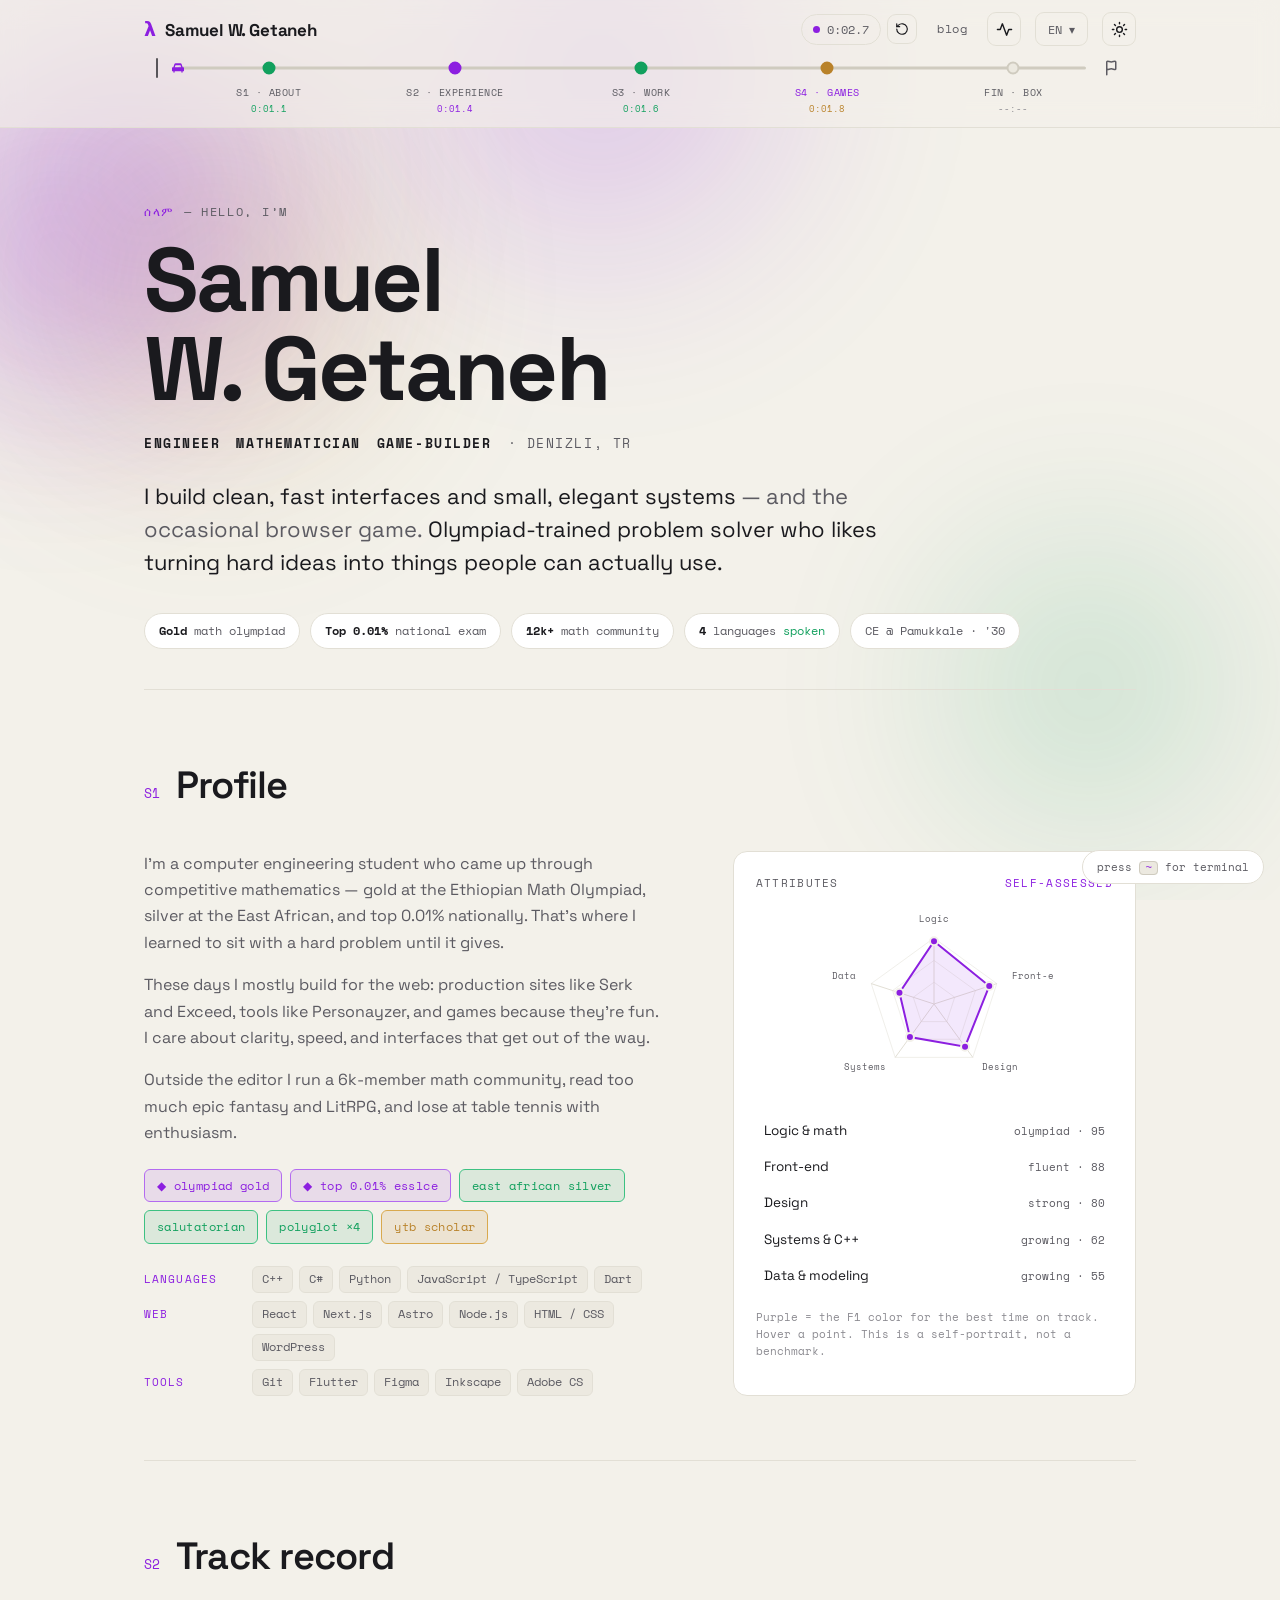
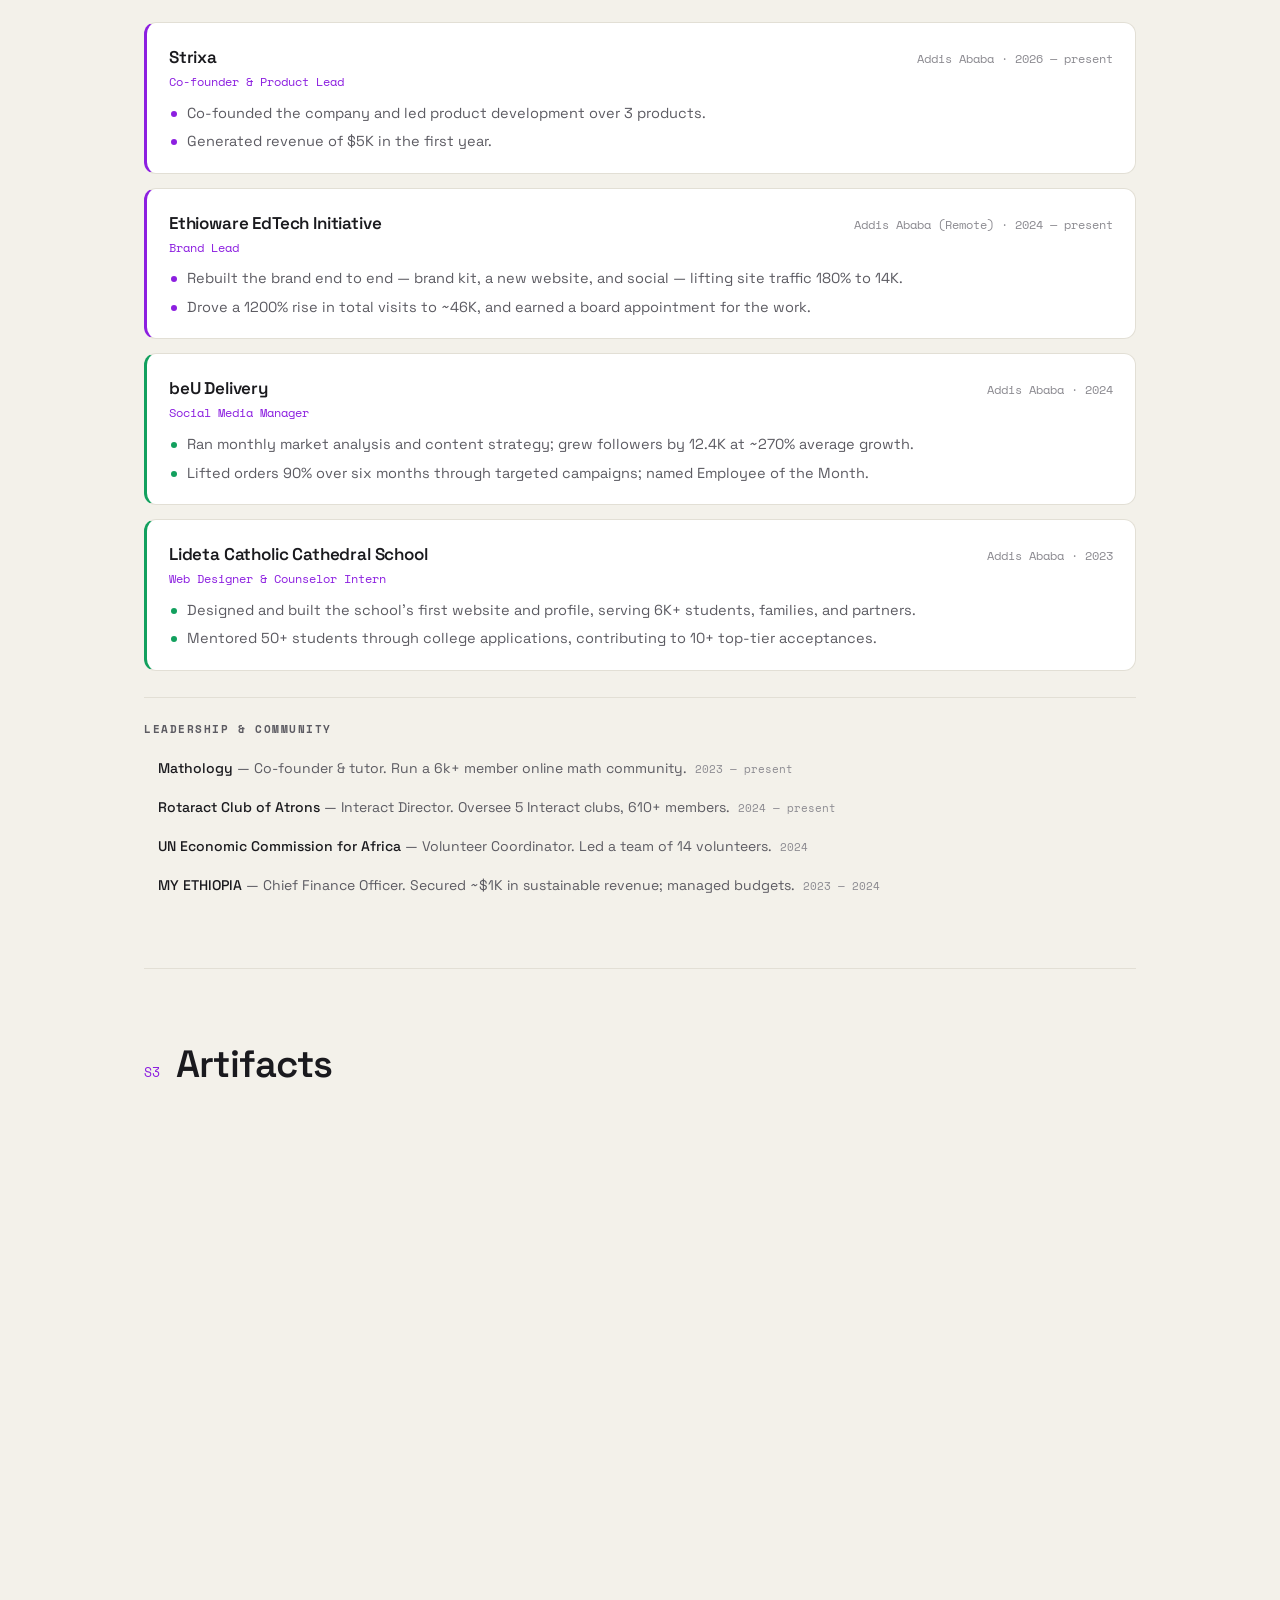
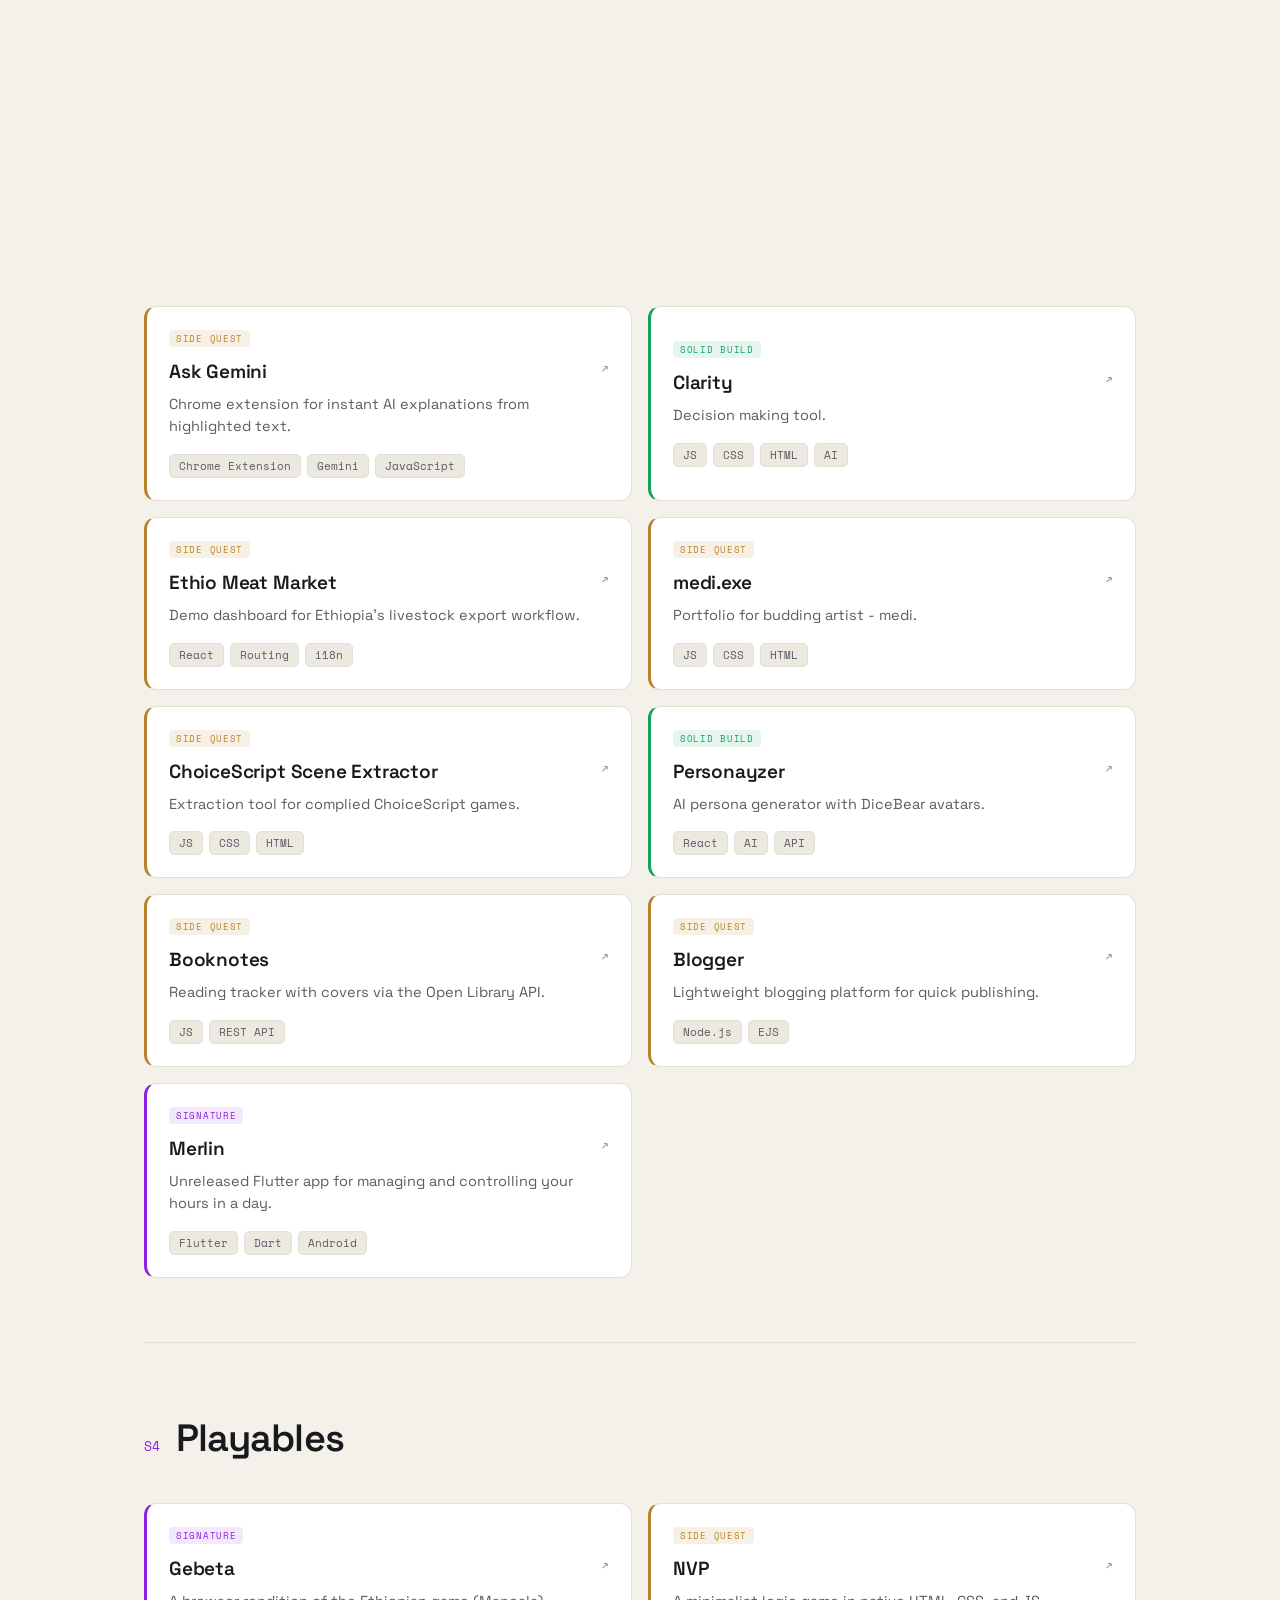
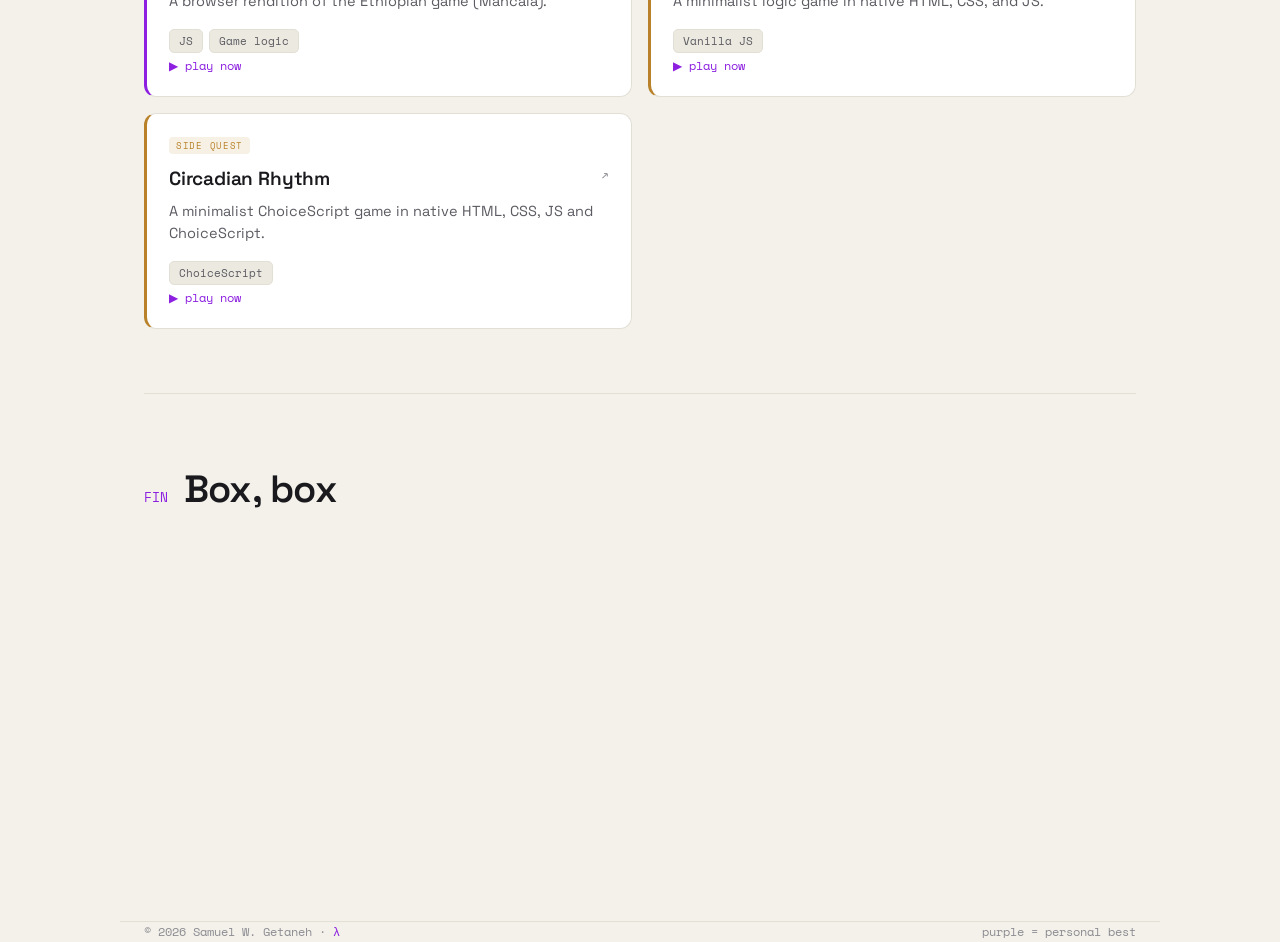
==== commit 5c9697f3: "deploy: kmab5/f1-portfolio@b0e02fc6833fecb293e8457e7677f933941d38ac" ====
--- a/index.html
+++ b/index.html
@@ -29,4 +29,4 @@
     wire('langDropdown', 'langToggle');
     wire('navMenu', 'navMenuBtn');
   })();
-</script> <main class="wrap"> <section id="start" class="hero" style="border-top:0"> <div class="greet rv"><span class="eyebrow"><span class="am">ሰላም</span> — hello, i’m</span></div> <h1 class="name rv">Samuel<br>W. Getaneh</h1> <div class="role rv"> <span><b>Engineer</b></span><span><b>Mathematician</b></span><span><b>Game-builder</b></span> <span>· Denizli, TR</span> </div> <p class="lede rv">I build clean, fast interfaces and small, elegant systems<span class="q"> — and the occasional browser game.</span> Olympiad-trained problem solver who likes turning hard ideas into things people can actually use.</p> <div class="timing rv"> <span class="chip"> <b>Gold</b> math olympiad  </span><span class="chip"> <b>Top 0.01%</b> national exam  </span><span class="chip"> <b>12k+</b> math community  </span><span class="chip"> <b>4</b> languages <span class="u">spoken</span> </span><span class="chip mono"> CE @ Pamukkale · &#39;29 </span> </div> </section><section id="about"> <div class="s-head rv"><span class="idx">S1</span><h2>Driver profile</h2></div> <div class="about-grid"> <div class="bio rv"> <p>I’m a computer engineering student who came up through competitive mathematics — gold at the Ethiopian Math Olympiad, silver at the East African, and top 0.01% nationally. That’s where I learned to sit with a hard problem until it gives.</p> <p>These days I mostly build for the web: production sites like Serk and Exceed, tools like Personayzer, and games because they’re fun. I care about clarity, speed, and interfaces that get out of the way.</p> <p>Outside the editor I run a 12k-member math community, read too much epic fantasy and LitRPG, and lose at table tennis with enthusiasm.</p> <div class="titles"> <span class="pill best">◆ olympiad gold</span><span class="pill best">◆ top 0.01% esslce</span><span class="pill good">east african silver</span><span class="pill good">salutatorian</span><span class="pill good">polyglot ×4</span><span class="pill side">ytb scholar</span> </div> <dl class="toolkit"> <div class="toolkit-row"> <dt>Languages</dt> <dd><span class="skill">C++</span><span class="skill">C#</span><span class="skill">Python</span><span class="skill">JavaScript / TypeScript</span><span class="skill">Dart</span></dd> </div><div class="toolkit-row"> <dt>Web</dt> <dd><span class="skill">React</span><span class="skill">Next.js</span><span class="skill">Astro</span><span class="skill">Node.js</span><span class="skill">HTML / CSS</span><span class="skill">WordPress</span></dd> </div><div class="toolkit-row"> <dt>Tools</dt> <dd><span class="skill">Git</span><span class="skill">Flutter</span><span class="skill">Figma</span><span class="skill">Inkscape</span><span class="skill">Adobe CS</span></dd> </div> </dl> </div> <aside class="panel rv" aria-label="attributes"> <div class="panel-h"><span>attributes</span><span class="pb">self-assessed</span></div> <div class="radar-wrap"> <svg id="radar" viewBox="0 0 240 200" width="240" height="200" role="img" aria-label="Attribute radar chart"> <polygon class="radar-grid" points="120,78.22 140.71401092490845,93.26960986251365 132.80196279493006,117.62039013748635 107.19803720506994,117.62039013748635 99.28598907509155,93.26960986251365"></polygon><polygon class="radar-grid" points="120,56.44 161.4280218498169,86.5392197250273 145.60392558986013,135.2407802749727 94.39607441013987,135.2407802749727 78.5719781501831,86.5392197250273"></polygon><polygon class="radar-grid" points="120,34 182.76973007548014,79.60487837125348 158.79382665130322,153.39512162874652 81.20617334869678,153.39512162874652 57.23026992451986,79.60487837125348"></polygon> <line class="radar-axis" x1="120" y1="100" x2="120" y2="34"></line><line class="radar-axis" x1="120" y1="100" x2="182.76973007548014" y2="79.60487837125348"></line><line class="radar-axis" x1="120" y1="100" x2="158.79382665130322" y2="153.39512162874652"></line><line class="radar-axis" x1="120" y1="100" x2="81.20617334869678" y2="153.39512162874652"></line><line class="radar-axis" x1="120" y1="100" x2="57.23026992451986" y2="79.60487837125348"></line> <polygon class="radar-poly" id="rpoly" points="120,37.3 175.23736246642252,82.05229296670305 151.03506132104258,142.7160973029972 95.947827476192,133.10497540982286 85.47664845848593,88.78268310418942"></polygon> <circle class="radar-vtx" data-i="0" cx="120" cy="37.3" r="4"></circle><circle class="radar-vtx" data-i="1" cx="175.23736246642252" cy="82.05229296670305" r="4"></circle><circle class="radar-vtx" data-i="2" cx="151.03506132104258" cy="142.7160973029972" r="4"></circle><circle class="radar-vtx" data-i="3" cx="95.947827476192" cy="133.10497540982286" r="4"></circle><circle class="radar-vtx" data-i="4" cx="85.47664845848593" cy="88.78268310418942" r="4"></circle> <text class="radar-lbl" data-i="0" x="120" y="18" text-anchor="middle">Logic</text><text class="radar-lbl" data-i="1" x="197.9866343362026" y="74.66060646125432" text-anchor="start">Front-end</text><text class="radar-lbl" data-i="2" x="168.1983906879828" y="166.3393935387457" text-anchor="start">Design</text><text class="radar-lbl" data-i="3" x="71.8016093120172" y="166.3393935387457" text-anchor="end">Systems</text><text class="radar-lbl" data-i="4" x="42.0133656637974" y="74.66060646125432" text-anchor="end">Data</text> </svg> </div> <div class="attr-list" id="attr-list"> <div class="attr-item" data-i="0"><span>Logic &amp; math</span><span class="lv">olympiad · 95</span></div><div class="attr-item" data-i="1"><span>Front-end</span><span class="lv">fluent · 88</span></div><div class="attr-item" data-i="2"><span>Design</span><span class="lv">strong · 80</span></div><div class="attr-item" data-i="3"><span>Systems &amp; C++</span><span class="lv">growing · 62</span></div><div class="attr-item" data-i="4"><span>Data &amp; modeling</span><span class="lv">growing · 55</span></div> </div> <p class="note">Purple = the F1 color for the best time on track. Hover a point. This is a self-portrait, not a benchmark.</p> </aside> </div> </section><section id="experience"> <div class="s-head rv"><span class="idx">S2</span><h2>Track record</h2></div> <div class="xp-list"> <article class="xp-item rv best"> <div class="xp-head"> <div class="xp-title"><span class="xp-org">Ethioware EdTech Initiative</span><span class="xp-role">Brand Lead</span></div> <div class="xp-meta">Addis Ababa (Remote) · 2024 — present</div> </div> <ul class="xp-points"> <li>Rebuilt the brand end to end — brand kit, a new website, and social — lifting site traffic 180% to 14K.</li><li>Drove a 1200% rise in total visits to ~46K, and earned a board appointment for the work.</li> </ul> </article><article class="xp-item rv good"> <div class="xp-head"> <div class="xp-title"><span class="xp-org">beU Delivery</span><span class="xp-role">Social Media Manager</span></div> <div class="xp-meta">Addis Ababa · 2024</div> </div> <ul class="xp-points"> <li>Ran monthly market analysis and content strategy; grew followers by 12.4K at ~270% average growth.</li><li>Lifted orders 90% over six months through targeted campaigns; named Employee of the Month.</li> </ul> </article><article class="xp-item rv good"> <div class="xp-head"> <div class="xp-title"><span class="xp-org">Lideta Catholic Cathedral School</span><span class="xp-role">Web Designer &amp; Counselor Intern</span></div> <div class="xp-meta">Addis Ababa · 2023</div> </div> <ul class="xp-points"> <li>Designed and built the school’s first website and profile, serving 6K+ students, families, and partners.</li><li>Mentored 50+ students through college applications, contributing to 10+ top-tier acceptances.</li> </ul> </article> </div> <div class="lead-block rv"> <h3 class="lead-h">Leadership &amp; community</h3> <ul class="lead-list"> <li class="lead-item"> <span class="lead-org">Mathology</span> — Co-founder &amp; tutor. Run a 12k+ member online math community. <span class="lead-period">2023 — present</span> </li><li class="lead-item"> <span class="lead-org">Rotaract Club of Atrons</span> — Interact Director. Oversee 5 Interact clubs, 610+ members. <span class="lead-period">2024 — present</span> </li><li class="lead-item"> <span class="lead-org">UN Economic Commission for Africa</span> — Volunteer Coordinator. Led a team of 14 volunteers. <span class="lead-period">2024</span> </li><li class="lead-item"> <span class="lead-org">MY ETHIOPIA</span> — Chief Finance Officer. Secured ~$1K in sustainable revenue; managed budgets. <span class="lead-period">2023 — 2024</span> </li> </ul> </div> </section><section id="work"> <div class="s-head rv"><span class="idx">S3</span><h2>Artifacts</h2></div> <div class="grid"> <button class="card best rv" data-name="Serk" data-tier="best" data-tierlabel="signature" data-role="Design + build" data-year="2026" data-long="A production Next.js site with English/Amharic localization, server-side rendering, and a catalog-request flow. Built end to end — brand, UI, and front-end." data-tags="Next.js,i18n,SSR" data-live="https://serk.com.et" data-repo data-playable> <span class="tier-tag best">signature</span> <div class="ctop"><h3>Serk</h3><span class="arrow">↗</span></div> <p>Bilingual site for a premium ceramics &amp; marble importer.</p> <div class="stack"><span class="tag">Next.js</span><span class="tag">i18n</span><span class="tag">SSR</span></div>  </button><button class="card good rv" data-name="Exceed Printing" data-tier="good" data-tierlabel="solid build" data-role="Front-end" data-year="2025" data-long="A modern, responsive marketing site with a clean component system and smooth interactions." data-tags="React,UI" data-live="https://exceed-chi.vercel.app/" data-repo data-playable> <span class="tier-tag good">solid build</span> <div class="ctop"><h3>Exceed Printing</h3><span class="arrow">↗</span></div> <p>Sleek React site for a printing &amp; design company.</p> <div class="stack"><span class="tag">React</span><span class="tag">UI</span></div>  </button><button class="card good rv" data-name="Personayzer" data-tier="good" data-tierlabel="solid build" data-role="Full build" data-year="2024" data-long="Generates creative personas with matching avatars for identity building. A small, fun tool exploring generative UX." data-tags="React,AI,API" data-live="https://peronayzer.onrender.com/" data-repo data-playable> <span class="tier-tag good">solid build</span> <div class="ctop"><h3>Personayzer</h3><span class="arrow">↗</span></div> <p>AI persona generator with DiceBear avatars.</p> <div class="stack"><span class="tag">React</span><span class="tag">AI</span><span class="tag">API</span></div>  </button><button class="card side rv" data-name="Booknotes" data-tier="side" data-tierlabel="side quest" data-role="Full build" data-year="2024" data-long="A personal library and reading-notes tracker that pulls book covers and metadata from the Open Library API." data-tags="JS,REST API" data-live data-repo="https://github.com/kmab5/booknotes.ang" data-playable> <span class="tier-tag side">side quest</span> <div class="ctop"><h3>Booknotes</h3><span class="arrow">↗</span></div> <p>Reading tracker with covers via the Open Library API.</p> <div class="stack"><span class="tag">JS</span><span class="tag">REST API</span></div>  </button><button class="card side rv" data-name="Blogger" data-tier="side" data-tierlabel="side quest" data-role="Full build" data-year="2024" data-long="A minimal blogging platform built with Node.js and EJS templating for fast content publishing." data-tags="Node.js,EJS" data-live data-repo="https://github.com/kmab5/blogger.ang" data-playable> <span class="tier-tag side">side quest</span> <div class="ctop"><h3>Blogger</h3><span class="arrow">↗</span></div> <p>Lightweight blogging platform for quick publishing.</p> <div class="stack"><span class="tag">Node.js</span><span class="tag">EJS</span></div>  </button><button class="card good rv" data-name="Beyond Marketing" data-tier="good" data-tierlabel="solid build" data-role="Design + build" data-year="2024" data-long="Brand-forward marketing site with strong visual identity and clear service storytelling." data-tags="Web,Brand" data-live="https://kmab5.github.io/beyond/" data-repo data-playable> <span class="tier-tag good">solid build</span> <div class="ctop"><h3>Beyond Marketing</h3><span class="arrow">↗</span></div> <p>Company site for a creative digital-marketing studio.</p> <div class="stack"><span class="tag">Web</span><span class="tag">Brand</span></div>  </button><button class="card good rv" data-name="Clarity" data-tier="good" data-tierlabel="solid build" data-role="Full build" data-year="2025" data-long="Ask a simple question that has been troubling you and using AI generated penetrating questions, helps you reach decision in one minute." data-tags="JS,CSS,HTML,AI" data-live="https://clarity-psi-three.vercel.app/" data-repo data-playable> <span class="tier-tag good">solid build</span> <div class="ctop"><h3>Clarity</h3><span class="arrow">↗</span></div> <p>Decision making tool.</p> <div class="stack"><span class="tag">JS</span><span class="tag">CSS</span><span class="tag">HTML</span><span class="tag">AI</span></div>  </button><button class="card side rv" data-name="ChoiceScript Scene Extractor" data-tier="side" data-tierlabel="side quest" data-role="Full build" data-year="2024" data-long="Uploads and extracts all the scene files inside a compiled index.html file of a compiled ChoiceScript game, downloads all of them in zip format." data-tags="JS,CSS,HTML" data-live="https://kmab5.github.io/choicescript-scene-extractor/" data-repo data-playable> <span class="tier-tag side">side quest</span> <div class="ctop"><h3>ChoiceScript Scene Extractor</h3><span class="arrow">↗</span></div> <p>Extraction tool for complied ChoiceScript games.</p> <div class="stack"><span class="tag">JS</span><span class="tag">CSS</span><span class="tag">HTML</span></div>  </button><button class="card side rv" data-name="medi.exe" data-tier="side" data-tierlabel="side quest" data-role="Full build" data-year="2025" data-long="Designed and implemented artist portfolio website for a budding artist. Check her out!" data-tags="JS,CSS,HTML" data-live="https://medi-exe.vercel.app/" data-repo data-playable> <span class="tier-tag side">side quest</span> <div class="ctop"><h3>medi.exe</h3><span class="arrow">↗</span></div> <p>Portfolio for budding artist - medi.</p> <div class="stack"><span class="tag">JS</span><span class="tag">CSS</span><span class="tag">HTML</span></div>  </button> </div> </section><section id="games"> <div class="s-head rv"><span class="idx">S4</span><h2>Playables</h2></div> <div class="grid"> <button class="card best rv" data-name="Gebeta" data-tier="best" data-tierlabel="signature" data-role="Full build" data-year="2024" data-long="A faithful, playable version of the traditional Ethiopian board game — rules engine, turn logic, and a clean interactive board, all in the browser." data-tags="JS,Game logic" data-live="https://gebeta-z1yt.onrender.com/" data-repo data-playable="1"> <span class="tier-tag best">signature</span> <div class="ctop"><h3>Gebeta</h3><span class="arrow">↗</span></div> <p>A browser rendition of the Ethiopian game (Mancala).</p> <div class="stack"><span class="tag">JS</span><span class="tag">Game logic</span></div> <span class="play">▶ play now</span> </button><button class="card side rv" data-name="NVP" data-tier="side" data-tierlabel="side quest" data-role="Full build" data-year="2023" data-long="A small, snappy logic puzzle built with zero dependencies — a study in doing more with vanilla web tech." data-tags="Vanilla JS" data-live="https://nvp-kmab.vercel.app/" data-repo="https://github.com/kmab5/nvp" data-playable="1"> <span class="tier-tag side">side quest</span> <div class="ctop"><h3>NVP</h3><span class="arrow">↗</span></div> <p>A minimalist logic game in native HTML, CSS, and JS.</p> <div class="stack"><span class="tag">Vanilla JS</span></div> <span class="play">▶ play now</span> </button><button class="card side rv" data-name="Circadian Rhythm" data-tier="side" data-tierlabel="side quest" data-role="Full build" data-year="2024" data-long="A small, short interactive fiction about our bodies circadian rhythm written in ChoiceScript." data-tags="ChoiceScript" data-live="https://kmab5.github.io/circadia-cs/" data-repo data-playable="1"> <span class="tier-tag side">side quest</span> <div class="ctop"><h3>Circadian Rhythm</h3><span class="arrow">↗</span></div> <p>A minimalist ChoiceScript game in native HTML, CSS, JS and ChoiceScript.</p> <div class="stack"><span class="tag">ChoiceScript</span></div> <span class="play">▶ play now</span> </button> </div> </section><section id="contact"> <div class="s-head rv"><span class="idx">FIN</span><h2>Box, box</h2></div> <div class="box rv"> <div class="lead">Let’s build something.</div> <p class="sub">Open to internships, collaborations, and interesting problems.</p> <div class="socials"> <a class="soc" href="https://github.com/kmab5" target="_blank" rel="noopener" aria-label="GitHub"> <svg viewBox="0 0 24 24"><path d="M12 .3a12 12 0 0 0-3.8 23.4c.6.1.8-.3.8-.6v-2c-3.3.7-4-1.6-4-1.6-.6-1.4-1.3-1.8-1.3-1.8-1.1-.7 0-.7 0-.7 1.2 0 1.8 1.2 1.8 1.2 1.1 1.8 2.8 1.3 3.5 1 .1-.8.4-1.3.8-1.6-2.7-.3-5.5-1.3-5.5-5.9 0-1.3.5-2.4 1.2-3.2 0-.3-.5-1.5.2-3.2 0 0 1-.3 3.3 1.2a11.5 11.5 0 0 1 6 0C17.3 4.7 18.3 5 18.3 5c.7 1.7.2 2.9.1 3.2.8.8 1.2 1.9 1.2 3.2 0 4.6-2.8 5.6-5.5 5.9.5.3.9 1 .9 2.2v3.3c0 .3.2.7.8.6A12 12 0 0 0 12 .3"/></svg> <span class="soc-name">GitHub</span> </a><a class="soc" href="https://linkedin.com/in/samuel-worash-getaneh" target="_blank" rel="noopener" aria-label="LinkedIn"> <svg viewBox="0 0 24 24"><path d="M20.4 20.5h-3.5v-5.6c0-1.3 0-3-1.9-3s-2.1 1.4-2.1 2.9v5.7H9.4V9h3.4v1.6h.05c.5-.9 1.6-1.9 3.4-1.9 3.6 0 4.3 2.4 4.3 5.5v6.3zM5.3 7.4a2.1 2.1 0 1 1 0-4.1 2.1 2.1 0 0 1 0 4.1zM7.1 20.5H3.5V9h3.6v11.5zM22.2 0H1.8C.8 0 0 .8 0 1.7v20.5C0 23.2.8 24 1.8 24h20.4c1 0 1.8-.8 1.8-1.7V1.7C24 .8 23.2 0 22.2 0z"/></svg> <span class="soc-name">LinkedIn</span> </a><a class="soc" href="https://stackoverflow.com/users/23514684/kmab" target="_blank" rel="noopener" aria-label="Stack Overflow"> <svg viewBox="0 0 24 24"><path d="M17.36 20.2v-5.38h1.79V22H3v-7.18h1.79v5.38zM6.77 14.32l.37-1.75 8.79 1.85-.37 1.75zm1.16-4.2l.76-1.61 8.14 3.79-.76 1.62zm2.26-3.99l1.15-1.38 6.9 5.76-1.15 1.37zM14.64 2l5.18 6.98-1.44 1.06L13.2 3.06zM6.59 18.41v-1.79h8.98v1.79z"/></svg> <span class="soc-name">Stack Overflow</span> </a><a class="soc" href="https://twitter.com/kmab_5" target="_blank" rel="noopener" aria-label="X"> <svg viewBox="0 0 24 24"><path d="M18.2 2.25h3.3l-7.2 8.26 8.5 11.24H16.2l-5.2-6.82L4.99 21.75H1.68l7.73-8.84L1.25 2.25H8.1l4.7 6.23zM17 19.77h1.83L7.08 4.13H5.12z"/></svg> <span class="soc-name">X</span> </a><a class="soc" href="https://t.me/k_m_a_b" target="_blank" rel="noopener" aria-label="Telegram"> <svg viewBox="0 0 24 24"><path d="M12 0A12 12 0 1 0 12 24 12 12 0 0 0 12 0zm5 7.2c-.2 1.9-1 6.5-1.4 8.6-.2.9-.5 1.2-.8 1.2-.7.1-1.2-.4-1.9-.9l-2.7-1.8c-1.2-.8-.4-1.2.3-1.9.2-.2 3.2-3 3.3-3.2 0-.1 0-.2-.1-.2-.1-.1-.2 0-.2 0l-5 3.3c-.5.3-.9.5-1.3.5-.4 0-1.3-.2-1.9-.5-.7-.2-1.3-.4-1.3-.8 0-.2.3-.4.9-.7 3.5-1.5 5.8-2.5 7-3 3.3-1.4 4-1.6 4.5-1.6.1 0 .3 0 .5.1.1.1.1.2.2.5z"/></svg> <span class="soc-name">Telegram</span> </a> </div> <div class="cta-row"> <a class="btn primary" href="/samuel-getaneh-cv.pdf" target="_blank" rel="noopener">↓ Download CV</a> <span class="em">fastest line: <a href="mailto:samuelworash@gmail.com">samuelworash@gmail.com</a></span> </div> </div> </section> </main> <footer class="wrap"> <span>© 2026 Samuel W. Getaneh · <span class="lam" id="footLam" style="cursor:pointer" title="click me">λ</span></span> <span>purple = personal best</span> </footer> <div class="modal" id="modal" role="dialog" aria-modal="true" aria-labelledby="m-title"> <div class="mcard" id="mcard"> <div class="mtop"><h3 id="m-title"></h3><button class="mclose" id="mClose" aria-label="Close">✕</button></div> <div class="mmeta" id="m-meta"></div> <p class="long" id="m-long"></p> <div class="stack" id="m-stack"></div> <div class="mactions" id="m-actions"></div> </div> </div> <button class="term-hint" id="termHint" aria-label="Open terminal">press <kbd>~</kbd> for terminal</button> <div class="term-overlay" id="termOverlay" role="dialog" aria-label="Terminal" aria-modal="true"> <div class="term"> <div class="term-bar"> <span class="dot" style="background:#ff5f56"></span><span class="dot" style="background:#ffbd2e"></span><span class="dot" style="background:#27c93f"></span> <span style="margin-left:8px">samuel@portfolio — type <b style="color:var(--best)">help</b> · esc to close</span> </div> <div class="term-body" id="termBody"></div> <div class="term-in"><span class="p">$</span><input id="termInput" autocomplete="off" spellcheck="false" aria-label="Terminal input"></div> </div> </div> <script type="application/json" id="site-data">{"locale":"en","facts":["I once solved a competition geometry problem three different ways just to be sure.","Amharic is my first language; I also get by in Turkish and Arabic.","I run a 12,000-member online math community.","Gebeta is one of the oldest known board games — I rebuilt it for the browser.","I read far more LitRPG than is strictly reasonable.","The λ is here because a clean abstraction is the most satisfying thing in code."],"commands":{"coffee":"brewing… this whole portfolio runs on it.","ethiopia":"ሰላም — proudly from Addis Ababa.","motto":"make hard things usable."},"email":"samuelworash@gmail.com","ui":{"play":"play now","visit":"visit live","source":"view source"},"work":[{"name":"Beyond Marketing","live":"https://kmab5.github.io/beyond/","repo":""},{"name":"Blogger","live":"","repo":"https://github.com/kmab5/blogger.ang"},{"name":"Booknotes","live":"","repo":"https://github.com/kmab5/booknotes.ang"},{"name":"Clarity","live":"https://clarity-psi-three.vercel.app/","repo":""},{"name":"ChoiceScript Scene Extractor","live":"https://kmab5.github.io/choicescript-scene-extractor/","repo":""},{"name":"Exceed Printing","live":"https://exceed-chi.vercel.app/","repo":""},{"name":"medi.exe","live":"https://medi-exe.vercel.app/","repo":""},{"name":"Personayzer","live":"https://peronayzer.onrender.com/","repo":""},{"name":"Serk","live":"https://serk.com.et","repo":""}],"games":[{"name":"Circadian Rhythm","live":"https://kmab5.github.io/circadia-cs/","repo":""},{"name":"Gebeta","live":"https://gebeta-z1yt.onrender.com/","repo":""},{"name":"NVP","live":"https://nvp-kmab.vercel.app/","repo":"https://github.com/kmab5/nvp"}]}</script><script type="module" src="/_astro/Base.astro_astro_type_script_index_0_lang.CitBwf-q.js"></script></body> </html>+</script> <main class="wrap"> <section id="start" class="hero" style="border-top:0"> <div class="greet rv"><span class="eyebrow"><span class="am">ሰላም</span> — hello, i’m</span></div> <h1 class="name rv">Samuel<br>W. Getaneh</h1> <div class="role rv"> <span><b>Engineer</b></span><span><b>Mathematician</b></span><span><b>Game-builder</b></span> <span>· Denizli, TR</span> </div> <p class="lede rv">I build clean, fast interfaces and small, elegant systems<span class="q"> — and the occasional browser game.</span> Olympiad-trained problem solver who likes turning hard ideas into things people can actually use.</p> <div class="timing rv"> <span class="chip"> <b>Gold</b> math olympiad  </span><span class="chip"> <b>Top 0.01%</b> national exam  </span><span class="chip"> <b>12k+</b> math community  </span><span class="chip"> <b>4</b> languages <span class="u">spoken</span> </span><span class="chip mono"> CE @ Pamukkale · &#39;30 </span> </div> </section><section id="about"> <div class="s-head rv"><span class="idx">S1</span><h2>Profile</h2></div> <div class="about-grid"> <div class="bio rv"> <p>I’m a computer engineering student who came up through competitive mathematics — gold at the Ethiopian Math Olympiad, silver at the East African, and top 0.01% nationally. That’s where I learned to sit with a hard problem until it gives.</p> <p>These days I mostly build for the web: production sites like Serk and Exceed, tools like Personayzer, and games because they’re fun. I care about clarity, speed, and interfaces that get out of the way.</p> <p>Outside the editor I run a 6k-member math community, read too much epic fantasy and LitRPG, and lose at table tennis with enthusiasm.</p> <div class="titles"> <span class="pill best">◆ olympiad gold</span><span class="pill best">◆ top 0.01% esslce</span><span class="pill good">east african silver</span><span class="pill good">salutatorian</span><span class="pill good">polyglot ×4</span><span class="pill side">ytb scholar</span> </div> <dl class="toolkit"> <div class="toolkit-row"> <dt>Languages</dt> <dd><span class="skill">C++</span><span class="skill">C#</span><span class="skill">Python</span><span class="skill">JavaScript / TypeScript</span><span class="skill">Dart</span></dd> </div><div class="toolkit-row"> <dt>Web</dt> <dd><span class="skill">React</span><span class="skill">Next.js</span><span class="skill">Astro</span><span class="skill">Node.js</span><span class="skill">HTML / CSS</span><span class="skill">WordPress</span></dd> </div><div class="toolkit-row"> <dt>Tools</dt> <dd><span class="skill">Git</span><span class="skill">Flutter</span><span class="skill">Figma</span><span class="skill">Inkscape</span><span class="skill">Adobe CS</span></dd> </div> </dl> </div> <aside class="panel rv" aria-label="attributes"> <div class="panel-h"><span>attributes</span><span class="pb">self-assessed</span></div> <div class="radar-wrap"> <svg id="radar" viewBox="0 0 240 200" width="240" height="200" role="img" aria-label="Attribute radar chart"> <polygon class="radar-grid" points="120,78.22 140.71401092490845,93.26960986251365 132.80196279493006,117.62039013748635 107.19803720506994,117.62039013748635 99.28598907509155,93.26960986251365"></polygon><polygon class="radar-grid" points="120,56.44 161.4280218498169,86.5392197250273 145.60392558986013,135.2407802749727 94.39607441013987,135.2407802749727 78.5719781501831,86.5392197250273"></polygon><polygon class="radar-grid" points="120,34 182.76973007548014,79.60487837125348 158.79382665130322,153.39512162874652 81.20617334869678,153.39512162874652 57.23026992451986,79.60487837125348"></polygon> <line class="radar-axis" x1="120" y1="100" x2="120" y2="34"></line><line class="radar-axis" x1="120" y1="100" x2="182.76973007548014" y2="79.60487837125348"></line><line class="radar-axis" x1="120" y1="100" x2="158.79382665130322" y2="153.39512162874652"></line><line class="radar-axis" x1="120" y1="100" x2="81.20617334869678" y2="153.39512162874652"></line><line class="radar-axis" x1="120" y1="100" x2="57.23026992451986" y2="79.60487837125348"></line> <polygon class="radar-poly" id="rpoly" points="120,37.3 175.23736246642252,82.05229296670305 151.03506132104258,142.7160973029972 95.947827476192,133.10497540982286 85.47664845848593,88.78268310418942"></polygon> <circle class="radar-vtx" data-i="0" cx="120" cy="37.3" r="4"></circle><circle class="radar-vtx" data-i="1" cx="175.23736246642252" cy="82.05229296670305" r="4"></circle><circle class="radar-vtx" data-i="2" cx="151.03506132104258" cy="142.7160973029972" r="4"></circle><circle class="radar-vtx" data-i="3" cx="95.947827476192" cy="133.10497540982286" r="4"></circle><circle class="radar-vtx" data-i="4" cx="85.47664845848593" cy="88.78268310418942" r="4"></circle> <text class="radar-lbl" data-i="0" x="120" y="18" text-anchor="middle">Logic</text><text class="radar-lbl" data-i="1" x="197.9866343362026" y="74.66060646125432" text-anchor="start">Front-end</text><text class="radar-lbl" data-i="2" x="168.1983906879828" y="166.3393935387457" text-anchor="start">Design</text><text class="radar-lbl" data-i="3" x="71.8016093120172" y="166.3393935387457" text-anchor="end">Systems</text><text class="radar-lbl" data-i="4" x="42.0133656637974" y="74.66060646125432" text-anchor="end">Data</text> </svg> </div> <div class="attr-list" id="attr-list"> <div class="attr-item" data-i="0"><span>Logic &amp; math</span><span class="lv">olympiad · 95</span></div><div class="attr-item" data-i="1"><span>Front-end</span><span class="lv">fluent · 88</span></div><div class="attr-item" data-i="2"><span>Design</span><span class="lv">strong · 80</span></div><div class="attr-item" data-i="3"><span>Systems &amp; C++</span><span class="lv">growing · 62</span></div><div class="attr-item" data-i="4"><span>Data &amp; modeling</span><span class="lv">growing · 55</span></div> </div> <p class="note">Purple = the F1 color for the best time on track. Hover a point. This is a self-portrait, not a benchmark.</p> </aside> </div> </section><section id="experience"> <div class="s-head rv"><span class="idx">S2</span><h2>Track record</h2></div> <div class="xp-list"> <article class="xp-item rv best"> <div class="xp-head"> <div class="xp-title"><span class="xp-org">Strixa</span><span class="xp-role">Co-founder &amp; Product Lead</span></div> <div class="xp-meta">Addis Ababa · 2026 — present</div> </div> <ul class="xp-points"> <li>Co-founded the company and led product development over 3 products.</li><li>Generated revenue of $5K in the first year.</li> </ul> </article><article class="xp-item rv best"> <div class="xp-head"> <div class="xp-title"><span class="xp-org">Ethioware EdTech Initiative</span><span class="xp-role">Brand Lead</span></div> <div class="xp-meta">Addis Ababa (Remote) · 2024 — present</div> </div> <ul class="xp-points"> <li>Rebuilt the brand end to end — brand kit, a new website, and social — lifting site traffic 180% to 14K.</li><li>Drove a 1200% rise in total visits to ~46K, and earned a board appointment for the work.</li> </ul> </article><article class="xp-item rv good"> <div class="xp-head"> <div class="xp-title"><span class="xp-org">beU Delivery</span><span class="xp-role">Social Media Manager</span></div> <div class="xp-meta">Addis Ababa · 2024</div> </div> <ul class="xp-points"> <li>Ran monthly market analysis and content strategy; grew followers by 12.4K at ~270% average growth.</li><li>Lifted orders 90% over six months through targeted campaigns; named Employee of the Month.</li> </ul> </article><article class="xp-item rv good"> <div class="xp-head"> <div class="xp-title"><span class="xp-org">Lideta Catholic Cathedral School</span><span class="xp-role">Web Designer &amp; Counselor Intern</span></div> <div class="xp-meta">Addis Ababa · 2023</div> </div> <ul class="xp-points"> <li>Designed and built the school’s first website and profile, serving 6K+ students, families, and partners.</li><li>Mentored 50+ students through college applications, contributing to 10+ top-tier acceptances.</li> </ul> </article> </div> <div class="lead-block rv"> <h3 class="lead-h">Leadership &amp; community</h3> <ul class="lead-list"> <li class="lead-item"> <span class="lead-org">Mathology</span> — Co-founder &amp; tutor. Run a 6k+ member online math community. <span class="lead-period">2023 — present</span> </li><li class="lead-item"> <span class="lead-org">Rotaract Club of Atrons</span> — Interact Director. Oversee 5 Interact clubs, 610+ members. <span class="lead-period">2024 — present</span> </li><li class="lead-item"> <span class="lead-org">UN Economic Commission for Africa</span> — Volunteer Coordinator. Led a team of 14 volunteers. <span class="lead-period">2024</span> </li><li class="lead-item"> <span class="lead-org">MY ETHIOPIA</span> — Chief Finance Officer. Secured ~$1K in sustainable revenue; managed budgets. <span class="lead-period">2023 — 2024</span> </li> </ul> </div> </section><section id="work"> <div class="s-head rv"><span class="idx">S3</span><h2>Artifacts</h2></div> <div class="grid"> <button class="card best rv" data-name="Teregna" data-tier="best" data-tierlabel="signature" data-role="Full build" data-year="2026" data-long="Receiver app and provider portal for finding businesses, sending requests, and tracking queue position in real time, with a separate backend contract and docs repo." data-tags="Next.js,Supabase,TanStack Query" data-live="https://teregna-web.vercel.app" data-repo="https://github.com/kmab5/teregna-web" data-playable> <span class="tier-tag best">signature</span> <div class="ctop"><h3>Teregna</h3><span class="arrow">↗</span></div> <p>Queue-based discovery and request app for local providers.</p> <div class="stack"><span class="tag">Next.js</span><span class="tag">Supabase</span><span class="tag">TanStack Query</span></div>  </button><button class="card best rv" data-name="IdeaBoard" data-tier="best" data-tierlabel="signature" data-role="Full build" data-year="2026" data-long="Infinite canvas for story notes, choices, variables, sketches, and connections so branching narratives stay visible instead of trapped in your head." data-tags="Next.js,Supabase,React Flow" data-live="https://ideaboard-cs.vercel.app" data-repo="https://github.com/kmab5/ideaboard" data-playable> <span class="tier-tag best">signature</span> <div class="ctop"><h3>IdeaBoard</h3><span class="arrow">↗</span></div> <p>Visual canvas for branching stories and interactive fiction.</p> <div class="stack"><span class="tag">Next.js</span><span class="tag">Supabase</span><span class="tag">React Flow</span></div>  </button><button class="card best rv" data-name="Strixa" data-tier="best" data-tierlabel="signature" data-role="Design + build" data-year="2026" data-long="Domain-specific operating systems for businesses that never fully close, with one record per domain and an AI layer that answers only from their own data." data-tags="AI,SaaS,Operations" data-live="https://strixa.org" data-repo data-playable> <span class="tier-tag best">signature</span> <div class="ctop"><h3>Strixa</h3><span class="arrow">↗</span></div> <p>Operating systems for restaurants, schools, and property teams.</p> <div class="stack"><span class="tag">AI</span><span class="tag">SaaS</span><span class="tag">Operations</span></div>  </button><button class="card best rv" data-name="Serk" data-tier="best" data-tierlabel="signature" data-role="Design + build" data-year="2026" data-long="A production Next.js site with English/Amharic localization, server-side rendering, and a catalog-request flow. Built end to end — brand, UI, and front-end." data-tags="Next.js,i18n,SSR" data-live="https://serk.com.et" data-repo data-playable> <span class="tier-tag best">signature</span> <div class="ctop"><h3>Serk</h3><span class="arrow">↗</span></div> <p>Bilingual site for a premium ceramics &amp; marble importer.</p> <div class="stack"><span class="tag">Next.js</span><span class="tag">i18n</span><span class="tag">SSR</span></div>  </button><button class="card good rv" data-name="Field Guides" data-tier="good" data-tierlabel="solid build" data-role="Full build" data-year="2026" data-long="Static client-rendered guide site for publishing informal and formal Markdown guides, including the yatay geçiş field guide and ChoiceScript reference." data-tags="JavaScript,Markdown,Static Site" data-live="https://kmab5.github.io/field-guides" data-repo="https://github.com/kmab5/field-guides" data-playable> <span class="tier-tag good">solid build</span> <div class="ctop"><h3>Field Guides</h3><span class="arrow">↗</span></div> <p>No-framework guides site for practical student notes.</p> <div class="stack"><span class="tag">JavaScript</span><span class="tag">Markdown</span><span class="tag">Static Site</span></div>  </button><button class="card good rv" data-name="Framer Studio" data-tier="good" data-tierlabel="solid build" data-role="Full build" data-year="2025" data-long="Upload an image, adjust filters and framing, then export a transparent PNG that matches the live preview exactly." data-tags="Next.js,Canvas,Image Editing" data-live="https://framer-studio.vercel.app" data-repo="https://github.com/kmab5/framer-studio" data-playable> <span class="tier-tag good">solid build</span> <div class="ctop"><h3>Framer Studio</h3><span class="arrow">↗</span></div> <p>Image editor for filtering, framing, and transparent export.</p> <div class="stack"><span class="tag">Next.js</span><span class="tag">Canvas</span><span class="tag">Image Editing</span></div>  </button><button class="card good rv" data-name="Beyond Marketing" data-tier="good" data-tierlabel="solid build" data-role="Design + build" data-year="2024" data-long="Brand-forward marketing site with strong visual identity and clear service storytelling." data-tags="Web,Brand" data-live="https://kmab5.github.io/beyond/" data-repo data-playable> <span class="tier-tag good">solid build</span> <div class="ctop"><h3>Beyond Marketing</h3><span class="arrow">↗</span></div> <p>Company site for a creative digital-marketing studio.</p> <div class="stack"><span class="tag">Web</span><span class="tag">Brand</span></div>  </button><button class="card good rv" data-name="Exceed Printing" data-tier="good" data-tierlabel="solid build" data-role="Front-end" data-year="2025" data-long="A modern, responsive marketing site with a clean component system and smooth interactions." data-tags="React,UI" data-live="https://exceed-chi.vercel.app/" data-repo data-playable> <span class="tier-tag good">solid build</span> <div class="ctop"><h3>Exceed Printing</h3><span class="arrow">↗</span></div> <p>Sleek React site for a printing &amp; design company.</p> <div class="stack"><span class="tag">React</span><span class="tag">UI</span></div>  </button><button class="card side rv" data-name="Ask Gemini" data-tier="side" data-tierlabel="side quest" data-role="Full build" data-year="2026" data-long="A privacy-conscious Chrome extension that shows a floating button over selected text, lets you choose a Gemini model, and returns short direct answers." data-tags="Chrome Extension,Gemini,JavaScript" data-live="https://kmab5.github.io/ask-gemini" data-repo="https://github.com/kmab5/ask-gemini" data-playable> <span class="tier-tag side">side quest</span> <div class="ctop"><h3>Ask Gemini</h3><span class="arrow">↗</span></div> <p>Chrome extension for instant AI explanations from highlighted text.</p> <div class="stack"><span class="tag">Chrome Extension</span><span class="tag">Gemini</span><span class="tag">JavaScript</span></div>  </button><button class="card good rv" data-name="Clarity" data-tier="good" data-tierlabel="solid build" data-role="Full build" data-year="2025" data-long="Ask a simple question that has been troubling you and using AI generated penetrating questions, helps you reach decision in one minute." data-tags="JS,CSS,HTML,AI" data-live="https://clarity-psi-three.vercel.app/" data-repo data-playable> <span class="tier-tag good">solid build</span> <div class="ctop"><h3>Clarity</h3><span class="arrow">↗</span></div> <p>Decision making tool.</p> <div class="stack"><span class="tag">JS</span><span class="tag">CSS</span><span class="tag">HTML</span><span class="tag">AI</span></div>  </button><button class="card side rv" data-name="Ethio Meat Market" data-tier="side" data-tierlabel="side quest" data-role="Front-end" data-year="2025" data-long="A React dashboard prototype for suppliers, exporters, abattoirs, airlines, and regulators, with multilingual UI, sample analytics, and role-based screens." data-tags="React,Routing,i18n" data-live="https://kmab5.github.io/ethio-meat-market" data-repo="https://github.com/kmab5/ethio-meat-market" data-playable> <span class="tier-tag side">side quest</span> <div class="ctop"><h3>Ethio Meat Market</h3><span class="arrow">↗</span></div> <p>Demo dashboard for Ethiopia&#39;s livestock export workflow.</p> <div class="stack"><span class="tag">React</span><span class="tag">Routing</span><span class="tag">i18n</span></div>  </button><button class="card side rv" data-name="medi.exe" data-tier="side" data-tierlabel="side quest" data-role="Full build" data-year="2025" data-long="Designed and implemented artist portfolio website for a budding artist. Check her out!" data-tags="JS,CSS,HTML" data-live="https://medi-exe.vercel.app/" data-repo data-playable> <span class="tier-tag side">side quest</span> <div class="ctop"><h3>medi.exe</h3><span class="arrow">↗</span></div> <p>Portfolio for budding artist - medi.</p> <div class="stack"><span class="tag">JS</span><span class="tag">CSS</span><span class="tag">HTML</span></div>  </button><button class="card side rv" data-name="ChoiceScript Scene Extractor" data-tier="side" data-tierlabel="side quest" data-role="Full build" data-year="2024" data-long="Uploads and extracts all the scene files inside a compiled index.html file of a compiled ChoiceScript game, downloads all of them in zip format." data-tags="JS,CSS,HTML" data-live="https://kmab5.github.io/choicescript-scene-extractor/" data-repo data-playable> <span class="tier-tag side">side quest</span> <div class="ctop"><h3>ChoiceScript Scene Extractor</h3><span class="arrow">↗</span></div> <p>Extraction tool for complied ChoiceScript games.</p> <div class="stack"><span class="tag">JS</span><span class="tag">CSS</span><span class="tag">HTML</span></div>  </button><button class="card good rv" data-name="Personayzer" data-tier="good" data-tierlabel="solid build" data-role="Full build" data-year="2024" data-long="Generates creative personas with matching avatars for identity building. A small, fun tool exploring generative UX." data-tags="React,AI,API" data-live="https://peronayzer.onrender.com/" data-repo data-playable> <span class="tier-tag good">solid build</span> <div class="ctop"><h3>Personayzer</h3><span class="arrow">↗</span></div> <p>AI persona generator with DiceBear avatars.</p> <div class="stack"><span class="tag">React</span><span class="tag">AI</span><span class="tag">API</span></div>  </button><button class="card side rv" data-name="Booknotes" data-tier="side" data-tierlabel="side quest" data-role="Full build" data-year="2024" data-long="A personal library and reading-notes tracker that pulls book covers and metadata from the Open Library API." data-tags="JS,REST API" data-live data-repo="https://github.com/kmab5/booknotes.ang" data-playable> <span class="tier-tag side">side quest</span> <div class="ctop"><h3>Booknotes</h3><span class="arrow">↗</span></div> <p>Reading tracker with covers via the Open Library API.</p> <div class="stack"><span class="tag">JS</span><span class="tag">REST API</span></div>  </button><button class="card side rv" data-name="Blogger" data-tier="side" data-tierlabel="side quest" data-role="Full build" data-year="2024" data-long="A minimal blogging platform built with Node.js and EJS templating for fast content publishing." data-tags="Node.js,EJS" data-live data-repo="https://github.com/kmab5/blogger.ang" data-playable> <span class="tier-tag side">side quest</span> <div class="ctop"><h3>Blogger</h3><span class="arrow">↗</span></div> <p>Lightweight blogging platform for quick publishing.</p> <div class="stack"><span class="tag">Node.js</span><span class="tag">EJS</span></div>  </button><button class="card best rv" data-name="Merlin" data-tier="best" data-tierlabel="signature" data-role="Full build" data-year="2026" data-long="A cross-platform used for Flutter productivity application used for tracking how you spend your hours in the day." data-tags="Flutter,Dart,Android" data-live data-repo="https://github.com/kmab5/merlin" data-playable> <span class="tier-tag best">signature</span> <div class="ctop"><h3>Merlin</h3><span class="arrow">↗</span></div> <p>Unreleased Flutter app for managing and controlling your hours in a day.</p> <div class="stack"><span class="tag">Flutter</span><span class="tag">Dart</span><span class="tag">Android</span></div>  </button> </div> </section><section id="games"> <div class="s-head rv"><span class="idx">S4</span><h2>Playables</h2></div> <div class="grid"> <button class="card best rv" data-name="Gebeta" data-tier="best" data-tierlabel="signature" data-role="Full build" data-year="2024" data-long="A faithful, playable version of the traditional Ethiopian board game — rules engine, turn logic, and a clean interactive board, all in the browser." data-tags="JS,Game logic" data-live="https://gebeta-kmab.vercel.app/" data-repo data-playable="1"> <span class="tier-tag best">signature</span> <div class="ctop"><h3>Gebeta</h3><span class="arrow">↗</span></div> <p>A browser rendition of the Ethiopian game (Mancala).</p> <div class="stack"><span class="tag">JS</span><span class="tag">Game logic</span></div> <span class="play">▶ play now</span> </button><button class="card side rv" data-name="NVP" data-tier="side" data-tierlabel="side quest" data-role="Full build" data-year="2023" data-long="A small, snappy logic puzzle built with zero dependencies — a study in doing more with vanilla web tech." data-tags="Vanilla JS" data-live="https://nvp-kmab.vercel.app/" data-repo="https://github.com/kmab5/nvp" data-playable="1"> <span class="tier-tag side">side quest</span> <div class="ctop"><h3>NVP</h3><span class="arrow">↗</span></div> <p>A minimalist logic game in native HTML, CSS, and JS.</p> <div class="stack"><span class="tag">Vanilla JS</span></div> <span class="play">▶ play now</span> </button><button class="card side rv" data-name="Circadian Rhythm" data-tier="side" data-tierlabel="side quest" data-role="Full build" data-year="2024" data-long="A small, short interactive fiction about our bodies circadian rhythm written in ChoiceScript." data-tags="ChoiceScript" data-live="https://kmab5.github.io/circadia-cs/" data-repo data-playable="1"> <span class="tier-tag side">side quest</span> <div class="ctop"><h3>Circadian Rhythm</h3><span class="arrow">↗</span></div> <p>A minimalist ChoiceScript game in native HTML, CSS, JS and ChoiceScript.</p> <div class="stack"><span class="tag">ChoiceScript</span></div> <span class="play">▶ play now</span> </button> </div> </section><section id="contact"> <div class="s-head rv"><span class="idx">FIN</span><h2>Box, box</h2></div> <div class="box rv"> <div class="lead">Let’s build something.</div> <p class="sub">Open to internships, collaborations, and interesting problems.</p> <div class="socials"> <a class="soc" href="https://github.com/kmab5" target="_blank" rel="noopener" aria-label="GitHub"> <svg viewBox="0 0 24 24"><path d="M12 .3a12 12 0 0 0-3.8 23.4c.6.1.8-.3.8-.6v-2c-3.3.7-4-1.6-4-1.6-.6-1.4-1.3-1.8-1.3-1.8-1.1-.7 0-.7 0-.7 1.2 0 1.8 1.2 1.8 1.2 1.1 1.8 2.8 1.3 3.5 1 .1-.8.4-1.3.8-1.6-2.7-.3-5.5-1.3-5.5-5.9 0-1.3.5-2.4 1.2-3.2 0-.3-.5-1.5.2-3.2 0 0 1-.3 3.3 1.2a11.5 11.5 0 0 1 6 0C17.3 4.7 18.3 5 18.3 5c.7 1.7.2 2.9.1 3.2.8.8 1.2 1.9 1.2 3.2 0 4.6-2.8 5.6-5.5 5.9.5.3.9 1 .9 2.2v3.3c0 .3.2.7.8.6A12 12 0 0 0 12 .3"/></svg> <span class="soc-name">GitHub</span> </a><a class="soc" href="https://linkedin.com/in/samuel-worash-getaneh" target="_blank" rel="noopener" aria-label="LinkedIn"> <svg viewBox="0 0 24 24"><path d="M20.4 20.5h-3.5v-5.6c0-1.3 0-3-1.9-3s-2.1 1.4-2.1 2.9v5.7H9.4V9h3.4v1.6h.05c.5-.9 1.6-1.9 3.4-1.9 3.6 0 4.3 2.4 4.3 5.5v6.3zM5.3 7.4a2.1 2.1 0 1 1 0-4.1 2.1 2.1 0 0 1 0 4.1zM7.1 20.5H3.5V9h3.6v11.5zM22.2 0H1.8C.8 0 0 .8 0 1.7v20.5C0 23.2.8 24 1.8 24h20.4c1 0 1.8-.8 1.8-1.7V1.7C24 .8 23.2 0 22.2 0z"/></svg> <span class="soc-name">LinkedIn</span> </a><a class="soc" href="https://stackoverflow.com/users/23514684/kmab" target="_blank" rel="noopener" aria-label="Stack Overflow"> <svg viewBox="0 0 24 24"><path d="M17.36 20.2v-5.38h1.79V22H3v-7.18h1.79v5.38zM6.77 14.32l.37-1.75 8.79 1.85-.37 1.75zm1.16-4.2l.76-1.61 8.14 3.79-.76 1.62zm2.26-3.99l1.15-1.38 6.9 5.76-1.15 1.37zM14.64 2l5.18 6.98-1.44 1.06L13.2 3.06zM6.59 18.41v-1.79h8.98v1.79z"/></svg> <span class="soc-name">Stack Overflow</span> </a><a class="soc" href="https://twitter.com/kmab_5" target="_blank" rel="noopener" aria-label="X"> <svg viewBox="0 0 24 24"><path d="M18.2 2.25h3.3l-7.2 8.26 8.5 11.24H16.2l-5.2-6.82L4.99 21.75H1.68l7.73-8.84L1.25 2.25H8.1l4.7 6.23zM17 19.77h1.83L7.08 4.13H5.12z"/></svg> <span class="soc-name">X</span> </a><a class="soc" href="https://t.me/k_m_a_b" target="_blank" rel="noopener" aria-label="Telegram"> <svg viewBox="0 0 24 24"><path d="M12 0A12 12 0 1 0 12 24 12 12 0 0 0 12 0zm5 7.2c-.2 1.9-1 6.5-1.4 8.6-.2.9-.5 1.2-.8 1.2-.7.1-1.2-.4-1.9-.9l-2.7-1.8c-1.2-.8-.4-1.2.3-1.9.2-.2 3.2-3 3.3-3.2 0-.1 0-.2-.1-.2-.1-.1-.2 0-.2 0l-5 3.3c-.5.3-.9.5-1.3.5-.4 0-1.3-.2-1.9-.5-.7-.2-1.3-.4-1.3-.8 0-.2.3-.4.9-.7 3.5-1.5 5.8-2.5 7-3 3.3-1.4 4-1.6 4.5-1.6.1 0 .3 0 .5.1.1.1.1.2.2.5z"/></svg> <span class="soc-name">Telegram</span> </a> </div> <div class="cta-row"> <a class="btn primary" href="/samuel-getaneh-cv.pdf" target="_blank" rel="noopener">↓ Download CV</a> <span class="em">fastest line: <a href="mailto:samuelworash@gmail.com">samuelworash@gmail.com</a></span> </div> </div> </section> </main> <footer class="wrap"> <span>© 2026 Samuel W. Getaneh · <span class="lam" id="footLam" style="cursor:pointer" title="click me">λ</span></span> <span>purple = personal best</span> </footer> <div class="modal" id="modal" role="dialog" aria-modal="true" aria-labelledby="m-title"> <div class="mcard" id="mcard"> <div class="mtop"><h3 id="m-title"></h3><button class="mclose" id="mClose" aria-label="Close">✕</button></div> <div class="mmeta" id="m-meta"></div> <p class="long" id="m-long"></p> <div class="stack" id="m-stack"></div> <div class="mactions" id="m-actions"></div> </div> </div> <button class="term-hint" id="termHint" aria-label="Open terminal">press <kbd>~</kbd> for terminal</button> <div class="term-overlay" id="termOverlay" role="dialog" aria-label="Terminal" aria-modal="true"> <div class="term"> <div class="term-bar"> <span class="dot" style="background:#ff5f56"></span><span class="dot" style="background:#ffbd2e"></span><span class="dot" style="background:#27c93f"></span> <span style="margin-left:8px">samuel@portfolio — type <b style="color:var(--best)">help</b> · esc to close</span> </div> <div class="term-body" id="termBody"></div> <div class="term-in"><span class="p">$</span><input id="termInput" autocomplete="off" spellcheck="false" aria-label="Terminal input"></div> </div> </div> <script type="application/json" id="site-data">{"locale":"en","facts":["I once solved a competition geometry problem three different ways just to be sure.","Amharic is my first language; I also get by in Turkish and Arabic.","I run a 6,000-member online math community.","Gebeta is one of the oldest known board games — I rebuilt it for the browser.","I read far more LitRPG than is strictly reasonable.","The λ is here because a clean abstraction is the most satisfying thing in code."],"commands":{"coffee":"brewing… this whole portfolio runs on it.","ethiopia":"ሰላም — proudly from Addis Ababa.","motto":"make hard things usable."},"email":"samuelworash@gmail.com","ui":{"play":"play now","visit":"visit live","source":"view source"},"work":[{"name":"Ask Gemini","live":"https://kmab5.github.io/ask-gemini","repo":"https://github.com/kmab5/ask-gemini"},{"name":"Beyond Marketing","live":"https://kmab5.github.io/beyond/","repo":""},{"name":"Blogger","live":"","repo":"https://github.com/kmab5/blogger.ang"},{"name":"Booknotes","live":"","repo":"https://github.com/kmab5/booknotes.ang"},{"name":"Clarity","live":"https://clarity-psi-three.vercel.app/","repo":""},{"name":"ChoiceScript Scene Extractor","live":"https://kmab5.github.io/choicescript-scene-extractor/","repo":""},{"name":"Ethio Meat Market","live":"https://kmab5.github.io/ethio-meat-market","repo":"https://github.com/kmab5/ethio-meat-market"},{"name":"Exceed Printing","live":"https://exceed-chi.vercel.app/","repo":""},{"name":"Field Guides","live":"https://kmab5.github.io/field-guides","repo":"https://github.com/kmab5/field-guides"},{"name":"Framer Studio","live":"https://framer-studio.vercel.app","repo":"https://github.com/kmab5/framer-studio"},{"name":"IdeaBoard","live":"https://ideaboard-cs.vercel.app","repo":"https://github.com/kmab5/ideaboard"},{"name":"medi.exe","live":"https://medi-exe.vercel.app/","repo":""},{"name":"Merlin","live":"","repo":"https://github.com/kmab5/merlin"},{"name":"Personayzer","live":"https://peronayzer.onrender.com/","repo":""},{"name":"Serk","live":"https://serk.com.et","repo":""},{"name":"Strixa","live":"https://strixa.org","repo":""},{"name":"Teregna","live":"https://teregna-web.vercel.app","repo":"https://github.com/kmab5/teregna-web"}],"games":[{"name":"Circadian Rhythm","live":"https://kmab5.github.io/circadia-cs/","repo":""},{"name":"Gebeta","live":"https://gebeta-kmab.vercel.app/","repo":""},{"name":"NVP","live":"https://nvp-kmab.vercel.app/","repo":"https://github.com/kmab5/nvp"}]}</script><script type="module" src="/_astro/Base.astro_astro_type_script_index_0_lang.CitBwf-q.js"></script></body> </html>
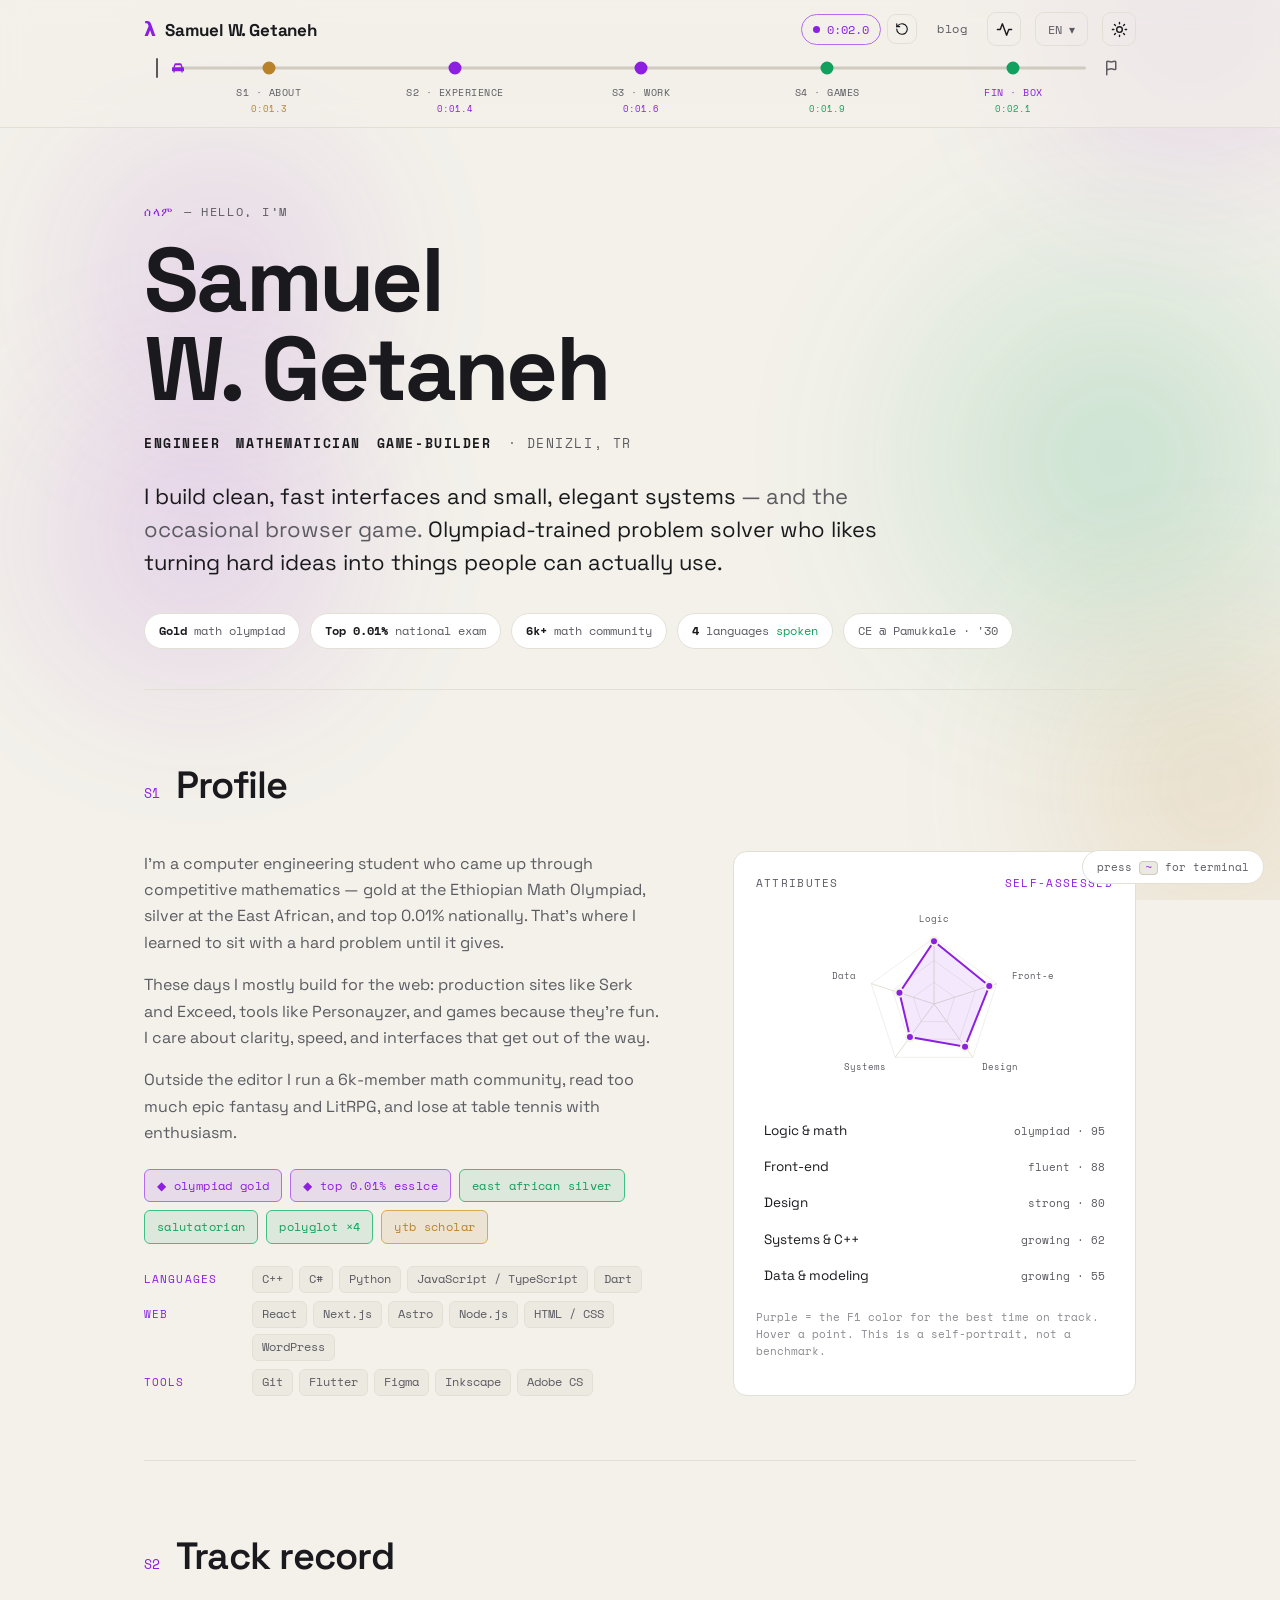
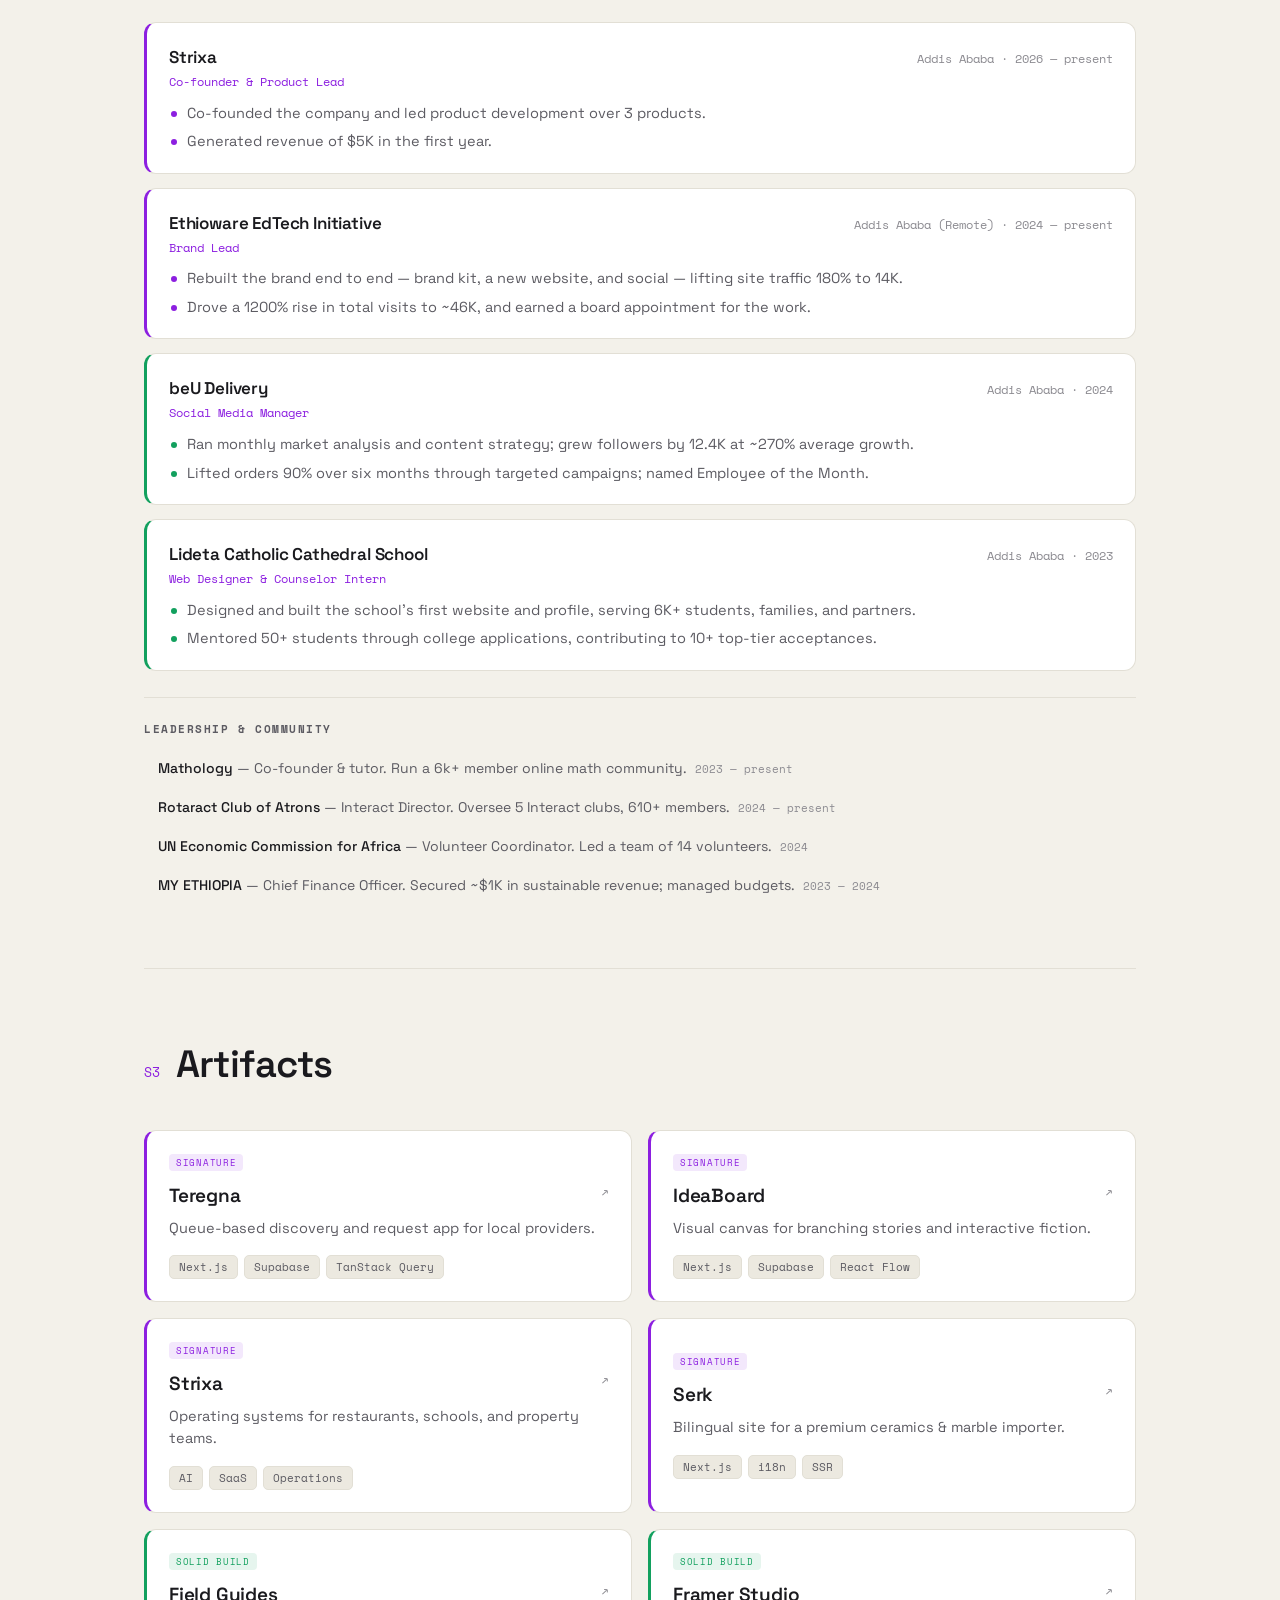
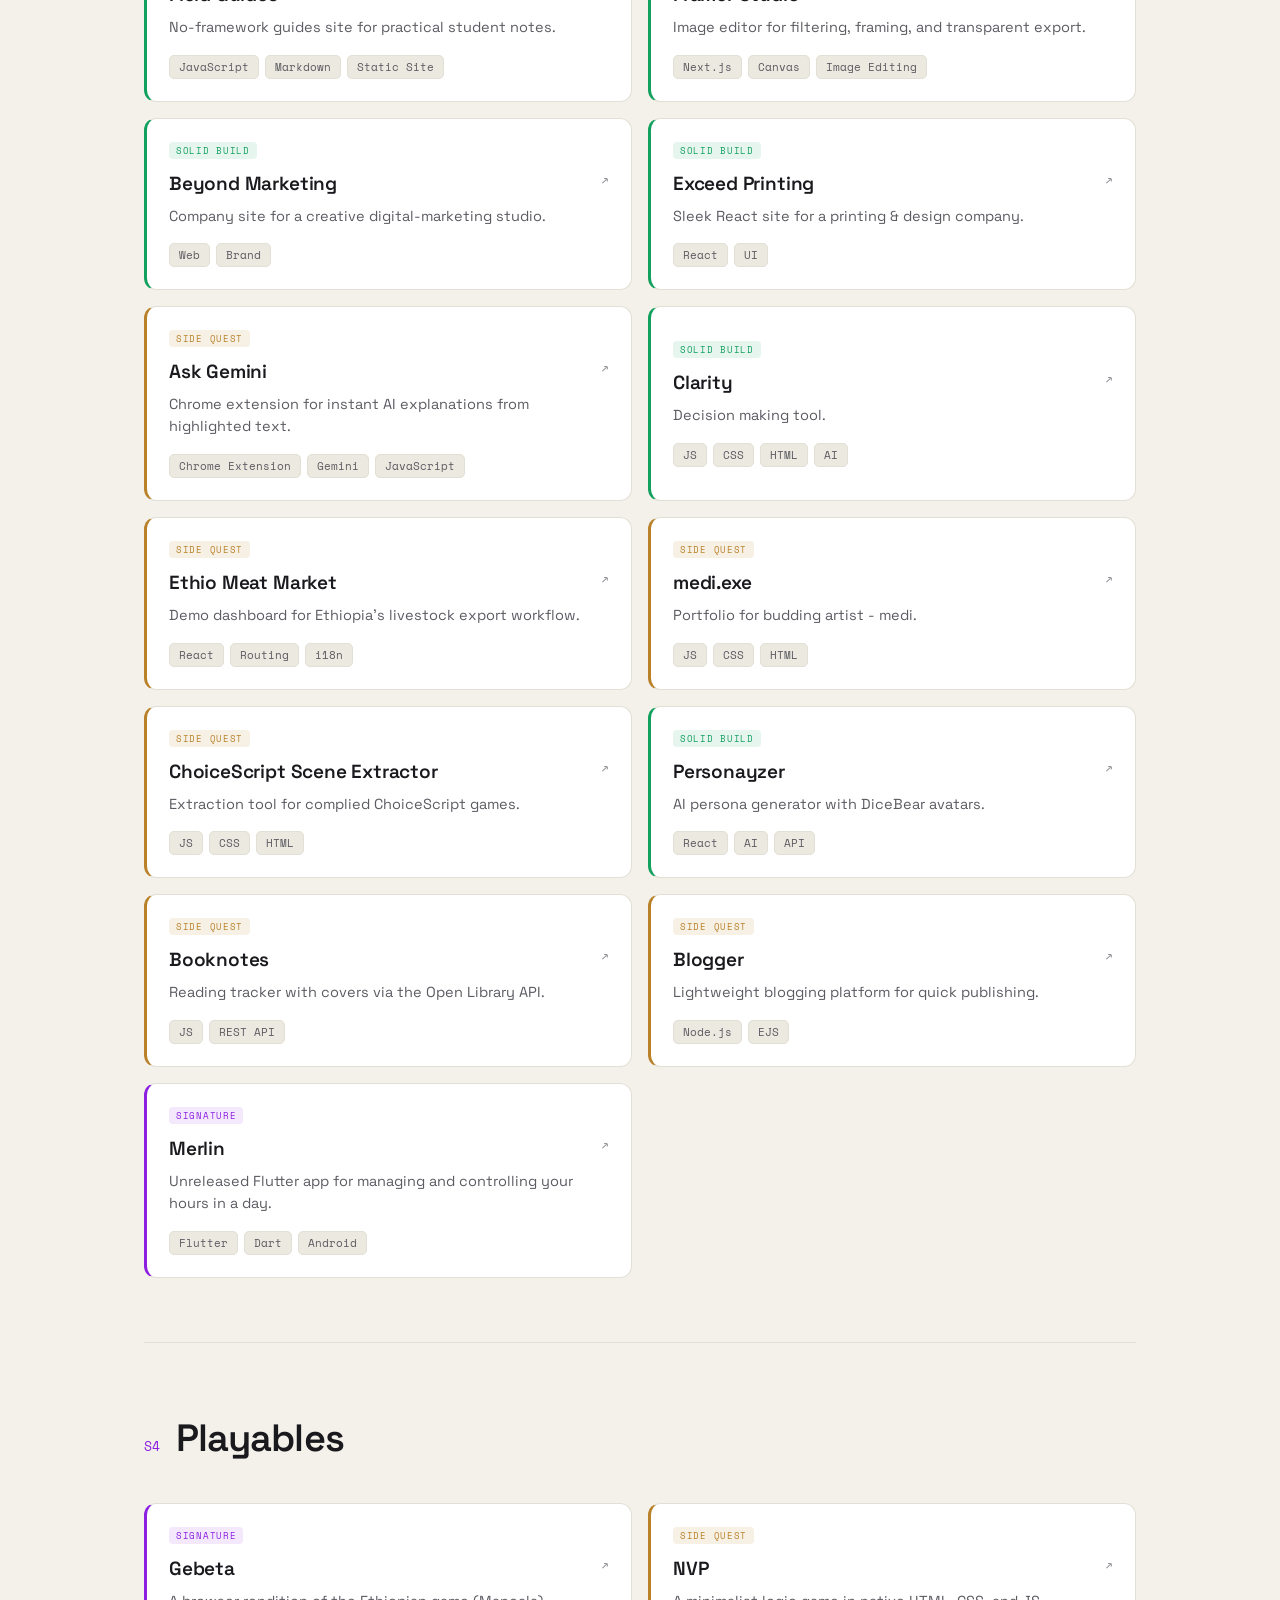
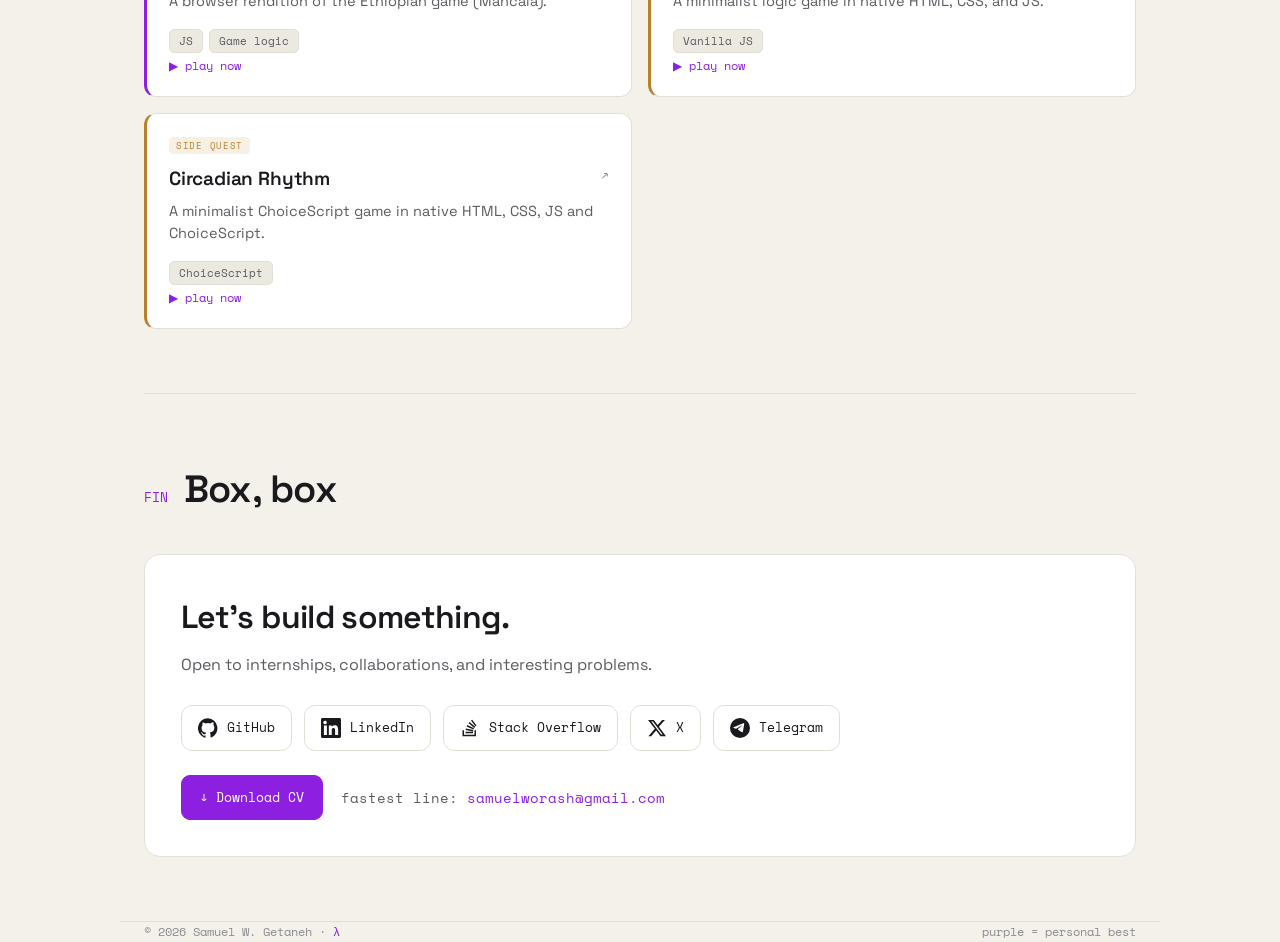
==== commit 5e597486: "deploy: kmab5/f1-portfolio@83f6b630807cd1e6e1df335032e70dc25322a929" ====
--- a/index.html
+++ b/index.html
@@ -29,4 +29,4 @@
     wire('langDropdown', 'langToggle');
     wire('navMenu', 'navMenuBtn');
   })();
-</script> <main class="wrap"> <section id="start" class="hero" style="border-top:0"> <div class="greet rv"><span class="eyebrow"><span class="am">ሰላም</span> — hello, i’m</span></div> <h1 class="name rv">Samuel<br>W. Getaneh</h1> <div class="role rv"> <span><b>Engineer</b></span><span><b>Mathematician</b></span><span><b>Game-builder</b></span> <span>· Denizli, TR</span> </div> <p class="lede rv">I build clean, fast interfaces and small, elegant systems<span class="q"> — and the occasional browser game.</span> Olympiad-trained problem solver who likes turning hard ideas into things people can actually use.</p> <div class="timing rv"> <span class="chip"> <b>Gold</b> math olympiad  </span><span class="chip"> <b>Top 0.01%</b> national exam  </span><span class="chip"> <b>12k+</b> math community  </span><span class="chip"> <b>4</b> languages <span class="u">spoken</span> </span><span class="chip mono"> CE @ Pamukkale · &#39;30 </span> </div> </section><section id="about"> <div class="s-head rv"><span class="idx">S1</span><h2>Profile</h2></div> <div class="about-grid"> <div class="bio rv"> <p>I’m a computer engineering student who came up through competitive mathematics — gold at the Ethiopian Math Olympiad, silver at the East African, and top 0.01% nationally. That’s where I learned to sit with a hard problem until it gives.</p> <p>These days I mostly build for the web: production sites like Serk and Exceed, tools like Personayzer, and games because they’re fun. I care about clarity, speed, and interfaces that get out of the way.</p> <p>Outside the editor I run a 6k-member math community, read too much epic fantasy and LitRPG, and lose at table tennis with enthusiasm.</p> <div class="titles"> <span class="pill best">◆ olympiad gold</span><span class="pill best">◆ top 0.01% esslce</span><span class="pill good">east african silver</span><span class="pill good">salutatorian</span><span class="pill good">polyglot ×4</span><span class="pill side">ytb scholar</span> </div> <dl class="toolkit"> <div class="toolkit-row"> <dt>Languages</dt> <dd><span class="skill">C++</span><span class="skill">C#</span><span class="skill">Python</span><span class="skill">JavaScript / TypeScript</span><span class="skill">Dart</span></dd> </div><div class="toolkit-row"> <dt>Web</dt> <dd><span class="skill">React</span><span class="skill">Next.js</span><span class="skill">Astro</span><span class="skill">Node.js</span><span class="skill">HTML / CSS</span><span class="skill">WordPress</span></dd> </div><div class="toolkit-row"> <dt>Tools</dt> <dd><span class="skill">Git</span><span class="skill">Flutter</span><span class="skill">Figma</span><span class="skill">Inkscape</span><span class="skill">Adobe CS</span></dd> </div> </dl> </div> <aside class="panel rv" aria-label="attributes"> <div class="panel-h"><span>attributes</span><span class="pb">self-assessed</span></div> <div class="radar-wrap"> <svg id="radar" viewBox="0 0 240 200" width="240" height="200" role="img" aria-label="Attribute radar chart"> <polygon class="radar-grid" points="120,78.22 140.71401092490845,93.26960986251365 132.80196279493006,117.62039013748635 107.19803720506994,117.62039013748635 99.28598907509155,93.26960986251365"></polygon><polygon class="radar-grid" points="120,56.44 161.4280218498169,86.5392197250273 145.60392558986013,135.2407802749727 94.39607441013987,135.2407802749727 78.5719781501831,86.5392197250273"></polygon><polygon class="radar-grid" points="120,34 182.76973007548014,79.60487837125348 158.79382665130322,153.39512162874652 81.20617334869678,153.39512162874652 57.23026992451986,79.60487837125348"></polygon> <line class="radar-axis" x1="120" y1="100" x2="120" y2="34"></line><line class="radar-axis" x1="120" y1="100" x2="182.76973007548014" y2="79.60487837125348"></line><line class="radar-axis" x1="120" y1="100" x2="158.79382665130322" y2="153.39512162874652"></line><line class="radar-axis" x1="120" y1="100" x2="81.20617334869678" y2="153.39512162874652"></line><line class="radar-axis" x1="120" y1="100" x2="57.23026992451986" y2="79.60487837125348"></line> <polygon class="radar-poly" id="rpoly" points="120,37.3 175.23736246642252,82.05229296670305 151.03506132104258,142.7160973029972 95.947827476192,133.10497540982286 85.47664845848593,88.78268310418942"></polygon> <circle class="radar-vtx" data-i="0" cx="120" cy="37.3" r="4"></circle><circle class="radar-vtx" data-i="1" cx="175.23736246642252" cy="82.05229296670305" r="4"></circle><circle class="radar-vtx" data-i="2" cx="151.03506132104258" cy="142.7160973029972" r="4"></circle><circle class="radar-vtx" data-i="3" cx="95.947827476192" cy="133.10497540982286" r="4"></circle><circle class="radar-vtx" data-i="4" cx="85.47664845848593" cy="88.78268310418942" r="4"></circle> <text class="radar-lbl" data-i="0" x="120" y="18" text-anchor="middle">Logic</text><text class="radar-lbl" data-i="1" x="197.9866343362026" y="74.66060646125432" text-anchor="start">Front-end</text><text class="radar-lbl" data-i="2" x="168.1983906879828" y="166.3393935387457" text-anchor="start">Design</text><text class="radar-lbl" data-i="3" x="71.8016093120172" y="166.3393935387457" text-anchor="end">Systems</text><text class="radar-lbl" data-i="4" x="42.0133656637974" y="74.66060646125432" text-anchor="end">Data</text> </svg> </div> <div class="attr-list" id="attr-list"> <div class="attr-item" data-i="0"><span>Logic &amp; math</span><span class="lv">olympiad · 95</span></div><div class="attr-item" data-i="1"><span>Front-end</span><span class="lv">fluent · 88</span></div><div class="attr-item" data-i="2"><span>Design</span><span class="lv">strong · 80</span></div><div class="attr-item" data-i="3"><span>Systems &amp; C++</span><span class="lv">growing · 62</span></div><div class="attr-item" data-i="4"><span>Data &amp; modeling</span><span class="lv">growing · 55</span></div> </div> <p class="note">Purple = the F1 color for the best time on track. Hover a point. This is a self-portrait, not a benchmark.</p> </aside> </div> </section><section id="experience"> <div class="s-head rv"><span class="idx">S2</span><h2>Track record</h2></div> <div class="xp-list"> <article class="xp-item rv best"> <div class="xp-head"> <div class="xp-title"><span class="xp-org">Strixa</span><span class="xp-role">Co-founder &amp; Product Lead</span></div> <div class="xp-meta">Addis Ababa · 2026 — present</div> </div> <ul class="xp-points"> <li>Co-founded the company and led product development over 3 products.</li><li>Generated revenue of $5K in the first year.</li> </ul> </article><article class="xp-item rv best"> <div class="xp-head"> <div class="xp-title"><span class="xp-org">Ethioware EdTech Initiative</span><span class="xp-role">Brand Lead</span></div> <div class="xp-meta">Addis Ababa (Remote) · 2024 — present</div> </div> <ul class="xp-points"> <li>Rebuilt the brand end to end — brand kit, a new website, and social — lifting site traffic 180% to 14K.</li><li>Drove a 1200% rise in total visits to ~46K, and earned a board appointment for the work.</li> </ul> </article><article class="xp-item rv good"> <div class="xp-head"> <div class="xp-title"><span class="xp-org">beU Delivery</span><span class="xp-role">Social Media Manager</span></div> <div class="xp-meta">Addis Ababa · 2024</div> </div> <ul class="xp-points"> <li>Ran monthly market analysis and content strategy; grew followers by 12.4K at ~270% average growth.</li><li>Lifted orders 90% over six months through targeted campaigns; named Employee of the Month.</li> </ul> </article><article class="xp-item rv good"> <div class="xp-head"> <div class="xp-title"><span class="xp-org">Lideta Catholic Cathedral School</span><span class="xp-role">Web Designer &amp; Counselor Intern</span></div> <div class="xp-meta">Addis Ababa · 2023</div> </div> <ul class="xp-points"> <li>Designed and built the school’s first website and profile, serving 6K+ students, families, and partners.</li><li>Mentored 50+ students through college applications, contributing to 10+ top-tier acceptances.</li> </ul> </article> </div> <div class="lead-block rv"> <h3 class="lead-h">Leadership &amp; community</h3> <ul class="lead-list"> <li class="lead-item"> <span class="lead-org">Mathology</span> — Co-founder &amp; tutor. Run a 6k+ member online math community. <span class="lead-period">2023 — present</span> </li><li class="lead-item"> <span class="lead-org">Rotaract Club of Atrons</span> — Interact Director. Oversee 5 Interact clubs, 610+ members. <span class="lead-period">2024 — present</span> </li><li class="lead-item"> <span class="lead-org">UN Economic Commission for Africa</span> — Volunteer Coordinator. Led a team of 14 volunteers. <span class="lead-period">2024</span> </li><li class="lead-item"> <span class="lead-org">MY ETHIOPIA</span> — Chief Finance Officer. Secured ~$1K in sustainable revenue; managed budgets. <span class="lead-period">2023 — 2024</span> </li> </ul> </div> </section><section id="work"> <div class="s-head rv"><span class="idx">S3</span><h2>Artifacts</h2></div> <div class="grid"> <button class="card best rv" data-name="Teregna" data-tier="best" data-tierlabel="signature" data-role="Full build" data-year="2026" data-long="Receiver app and provider portal for finding businesses, sending requests, and tracking queue position in real time, with a separate backend contract and docs repo." data-tags="Next.js,Supabase,TanStack Query" data-live="https://teregna-web.vercel.app" data-repo="https://github.com/kmab5/teregna-web" data-playable> <span class="tier-tag best">signature</span> <div class="ctop"><h3>Teregna</h3><span class="arrow">↗</span></div> <p>Queue-based discovery and request app for local providers.</p> <div class="stack"><span class="tag">Next.js</span><span class="tag">Supabase</span><span class="tag">TanStack Query</span></div>  </button><button class="card best rv" data-name="IdeaBoard" data-tier="best" data-tierlabel="signature" data-role="Full build" data-year="2026" data-long="Infinite canvas for story notes, choices, variables, sketches, and connections so branching narratives stay visible instead of trapped in your head." data-tags="Next.js,Supabase,React Flow" data-live="https://ideaboard-cs.vercel.app" data-repo="https://github.com/kmab5/ideaboard" data-playable> <span class="tier-tag best">signature</span> <div class="ctop"><h3>IdeaBoard</h3><span class="arrow">↗</span></div> <p>Visual canvas for branching stories and interactive fiction.</p> <div class="stack"><span class="tag">Next.js</span><span class="tag">Supabase</span><span class="tag">React Flow</span></div>  </button><button class="card best rv" data-name="Strixa" data-tier="best" data-tierlabel="signature" data-role="Design + build" data-year="2026" data-long="Domain-specific operating systems for businesses that never fully close, with one record per domain and an AI layer that answers only from their own data." data-tags="AI,SaaS,Operations" data-live="https://strixa.org" data-repo data-playable> <span class="tier-tag best">signature</span> <div class="ctop"><h3>Strixa</h3><span class="arrow">↗</span></div> <p>Operating systems for restaurants, schools, and property teams.</p> <div class="stack"><span class="tag">AI</span><span class="tag">SaaS</span><span class="tag">Operations</span></div>  </button><button class="card best rv" data-name="Serk" data-tier="best" data-tierlabel="signature" data-role="Design + build" data-year="2026" data-long="A production Next.js site with English/Amharic localization, server-side rendering, and a catalog-request flow. Built end to end — brand, UI, and front-end." data-tags="Next.js,i18n,SSR" data-live="https://serk.com.et" data-repo data-playable> <span class="tier-tag best">signature</span> <div class="ctop"><h3>Serk</h3><span class="arrow">↗</span></div> <p>Bilingual site for a premium ceramics &amp; marble importer.</p> <div class="stack"><span class="tag">Next.js</span><span class="tag">i18n</span><span class="tag">SSR</span></div>  </button><button class="card good rv" data-name="Field Guides" data-tier="good" data-tierlabel="solid build" data-role="Full build" data-year="2026" data-long="Static client-rendered guide site for publishing informal and formal Markdown guides, including the yatay geçiş field guide and ChoiceScript reference." data-tags="JavaScript,Markdown,Static Site" data-live="https://kmab5.github.io/field-guides" data-repo="https://github.com/kmab5/field-guides" data-playable> <span class="tier-tag good">solid build</span> <div class="ctop"><h3>Field Guides</h3><span class="arrow">↗</span></div> <p>No-framework guides site for practical student notes.</p> <div class="stack"><span class="tag">JavaScript</span><span class="tag">Markdown</span><span class="tag">Static Site</span></div>  </button><button class="card good rv" data-name="Framer Studio" data-tier="good" data-tierlabel="solid build" data-role="Full build" data-year="2025" data-long="Upload an image, adjust filters and framing, then export a transparent PNG that matches the live preview exactly." data-tags="Next.js,Canvas,Image Editing" data-live="https://framer-studio.vercel.app" data-repo="https://github.com/kmab5/framer-studio" data-playable> <span class="tier-tag good">solid build</span> <div class="ctop"><h3>Framer Studio</h3><span class="arrow">↗</span></div> <p>Image editor for filtering, framing, and transparent export.</p> <div class="stack"><span class="tag">Next.js</span><span class="tag">Canvas</span><span class="tag">Image Editing</span></div>  </button><button class="card good rv" data-name="Beyond Marketing" data-tier="good" data-tierlabel="solid build" data-role="Design + build" data-year="2024" data-long="Brand-forward marketing site with strong visual identity and clear service storytelling." data-tags="Web,Brand" data-live="https://kmab5.github.io/beyond/" data-repo data-playable> <span class="tier-tag good">solid build</span> <div class="ctop"><h3>Beyond Marketing</h3><span class="arrow">↗</span></div> <p>Company site for a creative digital-marketing studio.</p> <div class="stack"><span class="tag">Web</span><span class="tag">Brand</span></div>  </button><button class="card good rv" data-name="Exceed Printing" data-tier="good" data-tierlabel="solid build" data-role="Front-end" data-year="2025" data-long="A modern, responsive marketing site with a clean component system and smooth interactions." data-tags="React,UI" data-live="https://exceed-chi.vercel.app/" data-repo data-playable> <span class="tier-tag good">solid build</span> <div class="ctop"><h3>Exceed Printing</h3><span class="arrow">↗</span></div> <p>Sleek React site for a printing &amp; design company.</p> <div class="stack"><span class="tag">React</span><span class="tag">UI</span></div>  </button><button class="card side rv" data-name="Ask Gemini" data-tier="side" data-tierlabel="side quest" data-role="Full build" data-year="2026" data-long="A privacy-conscious Chrome extension that shows a floating button over selected text, lets you choose a Gemini model, and returns short direct answers." data-tags="Chrome Extension,Gemini,JavaScript" data-live="https://kmab5.github.io/ask-gemini" data-repo="https://github.com/kmab5/ask-gemini" data-playable> <span class="tier-tag side">side quest</span> <div class="ctop"><h3>Ask Gemini</h3><span class="arrow">↗</span></div> <p>Chrome extension for instant AI explanations from highlighted text.</p> <div class="stack"><span class="tag">Chrome Extension</span><span class="tag">Gemini</span><span class="tag">JavaScript</span></div>  </button><button class="card good rv" data-name="Clarity" data-tier="good" data-tierlabel="solid build" data-role="Full build" data-year="2025" data-long="Ask a simple question that has been troubling you and using AI generated penetrating questions, helps you reach decision in one minute." data-tags="JS,CSS,HTML,AI" data-live="https://clarity-psi-three.vercel.app/" data-repo data-playable> <span class="tier-tag good">solid build</span> <div class="ctop"><h3>Clarity</h3><span class="arrow">↗</span></div> <p>Decision making tool.</p> <div class="stack"><span class="tag">JS</span><span class="tag">CSS</span><span class="tag">HTML</span><span class="tag">AI</span></div>  </button><button class="card side rv" data-name="Ethio Meat Market" data-tier="side" data-tierlabel="side quest" data-role="Front-end" data-year="2025" data-long="A React dashboard prototype for suppliers, exporters, abattoirs, airlines, and regulators, with multilingual UI, sample analytics, and role-based screens." data-tags="React,Routing,i18n" data-live="https://kmab5.github.io/ethio-meat-market" data-repo="https://github.com/kmab5/ethio-meat-market" data-playable> <span class="tier-tag side">side quest</span> <div class="ctop"><h3>Ethio Meat Market</h3><span class="arrow">↗</span></div> <p>Demo dashboard for Ethiopia&#39;s livestock export workflow.</p> <div class="stack"><span class="tag">React</span><span class="tag">Routing</span><span class="tag">i18n</span></div>  </button><button class="card side rv" data-name="medi.exe" data-tier="side" data-tierlabel="side quest" data-role="Full build" data-year="2025" data-long="Designed and implemented artist portfolio website for a budding artist. Check her out!" data-tags="JS,CSS,HTML" data-live="https://medi-exe.vercel.app/" data-repo data-playable> <span class="tier-tag side">side quest</span> <div class="ctop"><h3>medi.exe</h3><span class="arrow">↗</span></div> <p>Portfolio for budding artist - medi.</p> <div class="stack"><span class="tag">JS</span><span class="tag">CSS</span><span class="tag">HTML</span></div>  </button><button class="card side rv" data-name="ChoiceScript Scene Extractor" data-tier="side" data-tierlabel="side quest" data-role="Full build" data-year="2024" data-long="Uploads and extracts all the scene files inside a compiled index.html file of a compiled ChoiceScript game, downloads all of them in zip format." data-tags="JS,CSS,HTML" data-live="https://kmab5.github.io/choicescript-scene-extractor/" data-repo data-playable> <span class="tier-tag side">side quest</span> <div class="ctop"><h3>ChoiceScript Scene Extractor</h3><span class="arrow">↗</span></div> <p>Extraction tool for complied ChoiceScript games.</p> <div class="stack"><span class="tag">JS</span><span class="tag">CSS</span><span class="tag">HTML</span></div>  </button><button class="card good rv" data-name="Personayzer" data-tier="good" data-tierlabel="solid build" data-role="Full build" data-year="2024" data-long="Generates creative personas with matching avatars for identity building. A small, fun tool exploring generative UX." data-tags="React,AI,API" data-live="https://peronayzer.onrender.com/" data-repo data-playable> <span class="tier-tag good">solid build</span> <div class="ctop"><h3>Personayzer</h3><span class="arrow">↗</span></div> <p>AI persona generator with DiceBear avatars.</p> <div class="stack"><span class="tag">React</span><span class="tag">AI</span><span class="tag">API</span></div>  </button><button class="card side rv" data-name="Booknotes" data-tier="side" data-tierlabel="side quest" data-role="Full build" data-year="2024" data-long="A personal library and reading-notes tracker that pulls book covers and metadata from the Open Library API." data-tags="JS,REST API" data-live data-repo="https://github.com/kmab5/booknotes.ang" data-playable> <span class="tier-tag side">side quest</span> <div class="ctop"><h3>Booknotes</h3><span class="arrow">↗</span></div> <p>Reading tracker with covers via the Open Library API.</p> <div class="stack"><span class="tag">JS</span><span class="tag">REST API</span></div>  </button><button class="card side rv" data-name="Blogger" data-tier="side" data-tierlabel="side quest" data-role="Full build" data-year="2024" data-long="A minimal blogging platform built with Node.js and EJS templating for fast content publishing." data-tags="Node.js,EJS" data-live data-repo="https://github.com/kmab5/blogger.ang" data-playable> <span class="tier-tag side">side quest</span> <div class="ctop"><h3>Blogger</h3><span class="arrow">↗</span></div> <p>Lightweight blogging platform for quick publishing.</p> <div class="stack"><span class="tag">Node.js</span><span class="tag">EJS</span></div>  </button><button class="card best rv" data-name="Merlin" data-tier="best" data-tierlabel="signature" data-role="Full build" data-year="2026" data-long="A cross-platform used for Flutter productivity application used for tracking how you spend your hours in the day." data-tags="Flutter,Dart,Android" data-live data-repo="https://github.com/kmab5/merlin" data-playable> <span class="tier-tag best">signature</span> <div class="ctop"><h3>Merlin</h3><span class="arrow">↗</span></div> <p>Unreleased Flutter app for managing and controlling your hours in a day.</p> <div class="stack"><span class="tag">Flutter</span><span class="tag">Dart</span><span class="tag">Android</span></div>  </button> </div> </section><section id="games"> <div class="s-head rv"><span class="idx">S4</span><h2>Playables</h2></div> <div class="grid"> <button class="card best rv" data-name="Gebeta" data-tier="best" data-tierlabel="signature" data-role="Full build" data-year="2024" data-long="A faithful, playable version of the traditional Ethiopian board game — rules engine, turn logic, and a clean interactive board, all in the browser." data-tags="JS,Game logic" data-live="https://gebeta-kmab.vercel.app/" data-repo data-playable="1"> <span class="tier-tag best">signature</span> <div class="ctop"><h3>Gebeta</h3><span class="arrow">↗</span></div> <p>A browser rendition of the Ethiopian game (Mancala).</p> <div class="stack"><span class="tag">JS</span><span class="tag">Game logic</span></div> <span class="play">▶ play now</span> </button><button class="card side rv" data-name="NVP" data-tier="side" data-tierlabel="side quest" data-role="Full build" data-year="2023" data-long="A small, snappy logic puzzle built with zero dependencies — a study in doing more with vanilla web tech." data-tags="Vanilla JS" data-live="https://nvp-kmab.vercel.app/" data-repo="https://github.com/kmab5/nvp" data-playable="1"> <span class="tier-tag side">side quest</span> <div class="ctop"><h3>NVP</h3><span class="arrow">↗</span></div> <p>A minimalist logic game in native HTML, CSS, and JS.</p> <div class="stack"><span class="tag">Vanilla JS</span></div> <span class="play">▶ play now</span> </button><button class="card side rv" data-name="Circadian Rhythm" data-tier="side" data-tierlabel="side quest" data-role="Full build" data-year="2024" data-long="A small, short interactive fiction about our bodies circadian rhythm written in ChoiceScript." data-tags="ChoiceScript" data-live="https://kmab5.github.io/circadia-cs/" data-repo data-playable="1"> <span class="tier-tag side">side quest</span> <div class="ctop"><h3>Circadian Rhythm</h3><span class="arrow">↗</span></div> <p>A minimalist ChoiceScript game in native HTML, CSS, JS and ChoiceScript.</p> <div class="stack"><span class="tag">ChoiceScript</span></div> <span class="play">▶ play now</span> </button> </div> </section><section id="contact"> <div class="s-head rv"><span class="idx">FIN</span><h2>Box, box</h2></div> <div class="box rv"> <div class="lead">Let’s build something.</div> <p class="sub">Open to internships, collaborations, and interesting problems.</p> <div class="socials"> <a class="soc" href="https://github.com/kmab5" target="_blank" rel="noopener" aria-label="GitHub"> <svg viewBox="0 0 24 24"><path d="M12 .3a12 12 0 0 0-3.8 23.4c.6.1.8-.3.8-.6v-2c-3.3.7-4-1.6-4-1.6-.6-1.4-1.3-1.8-1.3-1.8-1.1-.7 0-.7 0-.7 1.2 0 1.8 1.2 1.8 1.2 1.1 1.8 2.8 1.3 3.5 1 .1-.8.4-1.3.8-1.6-2.7-.3-5.5-1.3-5.5-5.9 0-1.3.5-2.4 1.2-3.2 0-.3-.5-1.5.2-3.2 0 0 1-.3 3.3 1.2a11.5 11.5 0 0 1 6 0C17.3 4.7 18.3 5 18.3 5c.7 1.7.2 2.9.1 3.2.8.8 1.2 1.9 1.2 3.2 0 4.6-2.8 5.6-5.5 5.9.5.3.9 1 .9 2.2v3.3c0 .3.2.7.8.6A12 12 0 0 0 12 .3"/></svg> <span class="soc-name">GitHub</span> </a><a class="soc" href="https://linkedin.com/in/samuel-worash-getaneh" target="_blank" rel="noopener" aria-label="LinkedIn"> <svg viewBox="0 0 24 24"><path d="M20.4 20.5h-3.5v-5.6c0-1.3 0-3-1.9-3s-2.1 1.4-2.1 2.9v5.7H9.4V9h3.4v1.6h.05c.5-.9 1.6-1.9 3.4-1.9 3.6 0 4.3 2.4 4.3 5.5v6.3zM5.3 7.4a2.1 2.1 0 1 1 0-4.1 2.1 2.1 0 0 1 0 4.1zM7.1 20.5H3.5V9h3.6v11.5zM22.2 0H1.8C.8 0 0 .8 0 1.7v20.5C0 23.2.8 24 1.8 24h20.4c1 0 1.8-.8 1.8-1.7V1.7C24 .8 23.2 0 22.2 0z"/></svg> <span class="soc-name">LinkedIn</span> </a><a class="soc" href="https://stackoverflow.com/users/23514684/kmab" target="_blank" rel="noopener" aria-label="Stack Overflow"> <svg viewBox="0 0 24 24"><path d="M17.36 20.2v-5.38h1.79V22H3v-7.18h1.79v5.38zM6.77 14.32l.37-1.75 8.79 1.85-.37 1.75zm1.16-4.2l.76-1.61 8.14 3.79-.76 1.62zm2.26-3.99l1.15-1.38 6.9 5.76-1.15 1.37zM14.64 2l5.18 6.98-1.44 1.06L13.2 3.06zM6.59 18.41v-1.79h8.98v1.79z"/></svg> <span class="soc-name">Stack Overflow</span> </a><a class="soc" href="https://twitter.com/kmab_5" target="_blank" rel="noopener" aria-label="X"> <svg viewBox="0 0 24 24"><path d="M18.2 2.25h3.3l-7.2 8.26 8.5 11.24H16.2l-5.2-6.82L4.99 21.75H1.68l7.73-8.84L1.25 2.25H8.1l4.7 6.23zM17 19.77h1.83L7.08 4.13H5.12z"/></svg> <span class="soc-name">X</span> </a><a class="soc" href="https://t.me/k_m_a_b" target="_blank" rel="noopener" aria-label="Telegram"> <svg viewBox="0 0 24 24"><path d="M12 0A12 12 0 1 0 12 24 12 12 0 0 0 12 0zm5 7.2c-.2 1.9-1 6.5-1.4 8.6-.2.9-.5 1.2-.8 1.2-.7.1-1.2-.4-1.9-.9l-2.7-1.8c-1.2-.8-.4-1.2.3-1.9.2-.2 3.2-3 3.3-3.2 0-.1 0-.2-.1-.2-.1-.1-.2 0-.2 0l-5 3.3c-.5.3-.9.5-1.3.5-.4 0-1.3-.2-1.9-.5-.7-.2-1.3-.4-1.3-.8 0-.2.3-.4.9-.7 3.5-1.5 5.8-2.5 7-3 3.3-1.4 4-1.6 4.5-1.6.1 0 .3 0 .5.1.1.1.1.2.2.5z"/></svg> <span class="soc-name">Telegram</span> </a> </div> <div class="cta-row"> <a class="btn primary" href="/samuel-getaneh-cv.pdf" target="_blank" rel="noopener">↓ Download CV</a> <span class="em">fastest line: <a href="mailto:samuelworash@gmail.com">samuelworash@gmail.com</a></span> </div> </div> </section> </main> <footer class="wrap"> <span>© 2026 Samuel W. Getaneh · <span class="lam" id="footLam" style="cursor:pointer" title="click me">λ</span></span> <span>purple = personal best</span> </footer> <div class="modal" id="modal" role="dialog" aria-modal="true" aria-labelledby="m-title"> <div class="mcard" id="mcard"> <div class="mtop"><h3 id="m-title"></h3><button class="mclose" id="mClose" aria-label="Close">✕</button></div> <div class="mmeta" id="m-meta"></div> <p class="long" id="m-long"></p> <div class="stack" id="m-stack"></div> <div class="mactions" id="m-actions"></div> </div> </div> <button class="term-hint" id="termHint" aria-label="Open terminal">press <kbd>~</kbd> for terminal</button> <div class="term-overlay" id="termOverlay" role="dialog" aria-label="Terminal" aria-modal="true"> <div class="term"> <div class="term-bar"> <span class="dot" style="background:#ff5f56"></span><span class="dot" style="background:#ffbd2e"></span><span class="dot" style="background:#27c93f"></span> <span style="margin-left:8px">samuel@portfolio — type <b style="color:var(--best)">help</b> · esc to close</span> </div> <div class="term-body" id="termBody"></div> <div class="term-in"><span class="p">$</span><input id="termInput" autocomplete="off" spellcheck="false" aria-label="Terminal input"></div> </div> </div> <script type="application/json" id="site-data">{"locale":"en","facts":["I once solved a competition geometry problem three different ways just to be sure.","Amharic is my first language; I also get by in Turkish and Arabic.","I run a 6,000-member online math community.","Gebeta is one of the oldest known board games — I rebuilt it for the browser.","I read far more LitRPG than is strictly reasonable.","The λ is here because a clean abstraction is the most satisfying thing in code."],"commands":{"coffee":"brewing… this whole portfolio runs on it.","ethiopia":"ሰላም — proudly from Addis Ababa.","motto":"make hard things usable."},"email":"samuelworash@gmail.com","ui":{"play":"play now","visit":"visit live","source":"view source"},"work":[{"name":"Ask Gemini","live":"https://kmab5.github.io/ask-gemini","repo":"https://github.com/kmab5/ask-gemini"},{"name":"Beyond Marketing","live":"https://kmab5.github.io/beyond/","repo":""},{"name":"Blogger","live":"","repo":"https://github.com/kmab5/blogger.ang"},{"name":"Booknotes","live":"","repo":"https://github.com/kmab5/booknotes.ang"},{"name":"Clarity","live":"https://clarity-psi-three.vercel.app/","repo":""},{"name":"ChoiceScript Scene Extractor","live":"https://kmab5.github.io/choicescript-scene-extractor/","repo":""},{"name":"Ethio Meat Market","live":"https://kmab5.github.io/ethio-meat-market","repo":"https://github.com/kmab5/ethio-meat-market"},{"name":"Exceed Printing","live":"https://exceed-chi.vercel.app/","repo":""},{"name":"Field Guides","live":"https://kmab5.github.io/field-guides","repo":"https://github.com/kmab5/field-guides"},{"name":"Framer Studio","live":"https://framer-studio.vercel.app","repo":"https://github.com/kmab5/framer-studio"},{"name":"IdeaBoard","live":"https://ideaboard-cs.vercel.app","repo":"https://github.com/kmab5/ideaboard"},{"name":"medi.exe","live":"https://medi-exe.vercel.app/","repo":""},{"name":"Merlin","live":"","repo":"https://github.com/kmab5/merlin"},{"name":"Personayzer","live":"https://peronayzer.onrender.com/","repo":""},{"name":"Serk","live":"https://serk.com.et","repo":""},{"name":"Strixa","live":"https://strixa.org","repo":""},{"name":"Teregna","live":"https://teregna-web.vercel.app","repo":"https://github.com/kmab5/teregna-web"}],"games":[{"name":"Circadian Rhythm","live":"https://kmab5.github.io/circadia-cs/","repo":""},{"name":"Gebeta","live":"https://gebeta-kmab.vercel.app/","repo":""},{"name":"NVP","live":"https://nvp-kmab.vercel.app/","repo":"https://github.com/kmab5/nvp"}]}</script><script type="module" src="/_astro/Base.astro_astro_type_script_index_0_lang.CitBwf-q.js"></script></body> </html>+</script> <main class="wrap"> <section id="start" class="hero" style="border-top:0"> <div class="greet rv"><span class="eyebrow"><span class="am">ሰላም</span> — hello, i’m</span></div> <h1 class="name rv">Samuel<br>W. Getaneh</h1> <div class="role rv"> <span><b>Engineer</b></span><span><b>Mathematician</b></span><span><b>Game-builder</b></span> <span>· Denizli, TR</span> </div> <p class="lede rv">I build clean, fast interfaces and small, elegant systems<span class="q"> — and the occasional browser game.</span> Olympiad-trained problem solver who likes turning hard ideas into things people can actually use.</p> <div class="timing rv"> <span class="chip"> <b>Gold</b> math olympiad  </span><span class="chip"> <b>Top 0.01%</b> national exam  </span><span class="chip"> <b>6k+</b> math community  </span><span class="chip"> <b>4</b> languages <span class="u">spoken</span> </span><span class="chip mono"> CE @ Pamukkale · &#39;30 </span> </div> </section><section id="about"> <div class="s-head rv"><span class="idx">S1</span><h2>Profile</h2></div> <div class="about-grid"> <div class="bio rv"> <p>I’m a computer engineering student who came up through competitive mathematics — gold at the Ethiopian Math Olympiad, silver at the East African, and top 0.01% nationally. That’s where I learned to sit with a hard problem until it gives.</p> <p>These days I mostly build for the web: production sites like Serk and Exceed, tools like Personayzer, and games because they’re fun. I care about clarity, speed, and interfaces that get out of the way.</p> <p>Outside the editor I run a 6k-member math community, read too much epic fantasy and LitRPG, and lose at table tennis with enthusiasm.</p> <div class="titles"> <span class="pill best">◆ olympiad gold</span><span class="pill best">◆ top 0.01% esslce</span><span class="pill good">east african silver</span><span class="pill good">salutatorian</span><span class="pill good">polyglot ×4</span><span class="pill side">ytb scholar</span> </div> <dl class="toolkit"> <div class="toolkit-row"> <dt>Languages</dt> <dd><span class="skill">C++</span><span class="skill">C#</span><span class="skill">Python</span><span class="skill">JavaScript / TypeScript</span><span class="skill">Dart</span></dd> </div><div class="toolkit-row"> <dt>Web</dt> <dd><span class="skill">React</span><span class="skill">Next.js</span><span class="skill">Astro</span><span class="skill">Node.js</span><span class="skill">HTML / CSS</span><span class="skill">WordPress</span></dd> </div><div class="toolkit-row"> <dt>Tools</dt> <dd><span class="skill">Git</span><span class="skill">Flutter</span><span class="skill">Figma</span><span class="skill">Inkscape</span><span class="skill">Adobe CS</span></dd> </div> </dl> </div> <aside class="panel rv" aria-label="attributes"> <div class="panel-h"><span>attributes</span><span class="pb">self-assessed</span></div> <div class="radar-wrap"> <svg id="radar" viewBox="0 0 240 200" width="240" height="200" role="img" aria-label="Attribute radar chart"> <polygon class="radar-grid" points="120,78.22 140.71401092490845,93.26960986251365 132.80196279493006,117.62039013748635 107.19803720506994,117.62039013748635 99.28598907509155,93.26960986251365"></polygon><polygon class="radar-grid" points="120,56.44 161.4280218498169,86.5392197250273 145.60392558986013,135.2407802749727 94.39607441013987,135.2407802749727 78.5719781501831,86.5392197250273"></polygon><polygon class="radar-grid" points="120,34 182.76973007548014,79.60487837125348 158.79382665130322,153.39512162874652 81.20617334869678,153.39512162874652 57.23026992451986,79.60487837125348"></polygon> <line class="radar-axis" x1="120" y1="100" x2="120" y2="34"></line><line class="radar-axis" x1="120" y1="100" x2="182.76973007548014" y2="79.60487837125348"></line><line class="radar-axis" x1="120" y1="100" x2="158.79382665130322" y2="153.39512162874652"></line><line class="radar-axis" x1="120" y1="100" x2="81.20617334869678" y2="153.39512162874652"></line><line class="radar-axis" x1="120" y1="100" x2="57.23026992451986" y2="79.60487837125348"></line> <polygon class="radar-poly" id="rpoly" points="120,37.3 175.23736246642252,82.05229296670305 151.03506132104258,142.7160973029972 95.947827476192,133.10497540982286 85.47664845848593,88.78268310418942"></polygon> <circle class="radar-vtx" data-i="0" cx="120" cy="37.3" r="4"></circle><circle class="radar-vtx" data-i="1" cx="175.23736246642252" cy="82.05229296670305" r="4"></circle><circle class="radar-vtx" data-i="2" cx="151.03506132104258" cy="142.7160973029972" r="4"></circle><circle class="radar-vtx" data-i="3" cx="95.947827476192" cy="133.10497540982286" r="4"></circle><circle class="radar-vtx" data-i="4" cx="85.47664845848593" cy="88.78268310418942" r="4"></circle> <text class="radar-lbl" data-i="0" x="120" y="18" text-anchor="middle">Logic</text><text class="radar-lbl" data-i="1" x="197.9866343362026" y="74.66060646125432" text-anchor="start">Front-end</text><text class="radar-lbl" data-i="2" x="168.1983906879828" y="166.3393935387457" text-anchor="start">Design</text><text class="radar-lbl" data-i="3" x="71.8016093120172" y="166.3393935387457" text-anchor="end">Systems</text><text class="radar-lbl" data-i="4" x="42.0133656637974" y="74.66060646125432" text-anchor="end">Data</text> </svg> </div> <div class="attr-list" id="attr-list"> <div class="attr-item" data-i="0"><span>Logic &amp; math</span><span class="lv">olympiad · 95</span></div><div class="attr-item" data-i="1"><span>Front-end</span><span class="lv">fluent · 88</span></div><div class="attr-item" data-i="2"><span>Design</span><span class="lv">strong · 80</span></div><div class="attr-item" data-i="3"><span>Systems &amp; C++</span><span class="lv">growing · 62</span></div><div class="attr-item" data-i="4"><span>Data &amp; modeling</span><span class="lv">growing · 55</span></div> </div> <p class="note">Purple = the F1 color for the best time on track. Hover a point. This is a self-portrait, not a benchmark.</p> </aside> </div> </section><section id="experience"> <div class="s-head rv"><span class="idx">S2</span><h2>Track record</h2></div> <div class="xp-list"> <article class="xp-item rv best"> <div class="xp-head"> <div class="xp-title"><span class="xp-org">Strixa</span><span class="xp-role">Co-founder &amp; Product Lead</span></div> <div class="xp-meta">Addis Ababa · 2026 — present</div> </div> <ul class="xp-points"> <li>Co-founded the company and led product development over 3 products.</li><li>Generated revenue of $5K in the first year.</li> </ul> </article><article class="xp-item rv best"> <div class="xp-head"> <div class="xp-title"><span class="xp-org">Ethioware EdTech Initiative</span><span class="xp-role">Brand Lead</span></div> <div class="xp-meta">Addis Ababa (Remote) · 2024 — present</div> </div> <ul class="xp-points"> <li>Rebuilt the brand end to end — brand kit, a new website, and social — lifting site traffic 180% to 14K.</li><li>Drove a 1200% rise in total visits to ~46K, and earned a board appointment for the work.</li> </ul> </article><article class="xp-item rv good"> <div class="xp-head"> <div class="xp-title"><span class="xp-org">beU Delivery</span><span class="xp-role">Social Media Manager</span></div> <div class="xp-meta">Addis Ababa · 2024</div> </div> <ul class="xp-points"> <li>Ran monthly market analysis and content strategy; grew followers by 12.4K at ~270% average growth.</li><li>Lifted orders 90% over six months through targeted campaigns; named Employee of the Month.</li> </ul> </article><article class="xp-item rv good"> <div class="xp-head"> <div class="xp-title"><span class="xp-org">Lideta Catholic Cathedral School</span><span class="xp-role">Web Designer &amp; Counselor Intern</span></div> <div class="xp-meta">Addis Ababa · 2023</div> </div> <ul class="xp-points"> <li>Designed and built the school’s first website and profile, serving 6K+ students, families, and partners.</li><li>Mentored 50+ students through college applications, contributing to 10+ top-tier acceptances.</li> </ul> </article> </div> <div class="lead-block rv"> <h3 class="lead-h">Leadership &amp; community</h3> <ul class="lead-list"> <li class="lead-item"> <span class="lead-org">Mathology</span> — Co-founder &amp; tutor. Run a 6k+ member online math community. <span class="lead-period">2023 — present</span> </li><li class="lead-item"> <span class="lead-org">Rotaract Club of Atrons</span> — Interact Director. Oversee 5 Interact clubs, 610+ members. <span class="lead-period">2024 — present</span> </li><li class="lead-item"> <span class="lead-org">UN Economic Commission for Africa</span> — Volunteer Coordinator. Led a team of 14 volunteers. <span class="lead-period">2024</span> </li><li class="lead-item"> <span class="lead-org">MY ETHIOPIA</span> — Chief Finance Officer. Secured ~$1K in sustainable revenue; managed budgets. <span class="lead-period">2023 — 2024</span> </li> </ul> </div> </section><section id="work"> <div class="s-head rv"><span class="idx">S3</span><h2>Artifacts</h2></div> <div class="grid"> <button class="card best rv" data-name="Teregna" data-tier="best" data-tierlabel="signature" data-role="Full build" data-year="2026" data-long="Receiver app and provider portal for finding businesses, sending requests, and tracking queue position in real time, with a separate backend contract and docs repo." data-tags="Next.js,Supabase,TanStack Query" data-live="https://teregna-web.vercel.app" data-repo="https://github.com/kmab5/teregna-web" data-playable> <span class="tier-tag best">signature</span> <div class="ctop"><h3>Teregna</h3><span class="arrow">↗</span></div> <p>Queue-based discovery and request app for local providers.</p> <div class="stack"><span class="tag">Next.js</span><span class="tag">Supabase</span><span class="tag">TanStack Query</span></div>  </button><button class="card best rv" data-name="IdeaBoard" data-tier="best" data-tierlabel="signature" data-role="Full build" data-year="2026" data-long="Infinite canvas for story notes, choices, variables, sketches, and connections so branching narratives stay visible instead of trapped in your head." data-tags="Next.js,Supabase,React Flow" data-live="https://ideaboard-cs.vercel.app" data-repo="https://github.com/kmab5/ideaboard" data-playable> <span class="tier-tag best">signature</span> <div class="ctop"><h3>IdeaBoard</h3><span class="arrow">↗</span></div> <p>Visual canvas for branching stories and interactive fiction.</p> <div class="stack"><span class="tag">Next.js</span><span class="tag">Supabase</span><span class="tag">React Flow</span></div>  </button><button class="card best rv" data-name="Strixa" data-tier="best" data-tierlabel="signature" data-role="Design + build" data-year="2026" data-long="Domain-specific operating systems for businesses that never fully close, with one record per domain and an AI layer that answers only from their own data." data-tags="AI,SaaS,Operations" data-live="https://strixa.org" data-repo data-playable> <span class="tier-tag best">signature</span> <div class="ctop"><h3>Strixa</h3><span class="arrow">↗</span></div> <p>Operating systems for restaurants, schools, and property teams.</p> <div class="stack"><span class="tag">AI</span><span class="tag">SaaS</span><span class="tag">Operations</span></div>  </button><button class="card best rv" data-name="Serk" data-tier="best" data-tierlabel="signature" data-role="Design + build" data-year="2026" data-long="A production Next.js site with English/Amharic localization, server-side rendering, and a catalog-request flow. Built end to end — brand, UI, and front-end." data-tags="Next.js,i18n,SSR" data-live="https://serk.com.et" data-repo data-playable> <span class="tier-tag best">signature</span> <div class="ctop"><h3>Serk</h3><span class="arrow">↗</span></div> <p>Bilingual site for a premium ceramics &amp; marble importer.</p> <div class="stack"><span class="tag">Next.js</span><span class="tag">i18n</span><span class="tag">SSR</span></div>  </button><button class="card good rv" data-name="Field Guides" data-tier="good" data-tierlabel="solid build" data-role="Full build" data-year="2026" data-long="Static client-rendered guide site for publishing informal and formal Markdown guides, including the yatay geçiş field guide and ChoiceScript reference." data-tags="JavaScript,Markdown,Static Site" data-live="https://kmab5.github.io/field-guides" data-repo="https://github.com/kmab5/field-guides" data-playable> <span class="tier-tag good">solid build</span> <div class="ctop"><h3>Field Guides</h3><span class="arrow">↗</span></div> <p>No-framework guides site for practical student notes.</p> <div class="stack"><span class="tag">JavaScript</span><span class="tag">Markdown</span><span class="tag">Static Site</span></div>  </button><button class="card good rv" data-name="Framer Studio" data-tier="good" data-tierlabel="solid build" data-role="Full build" data-year="2025" data-long="Upload an image, adjust filters and framing, then export a transparent PNG that matches the live preview exactly." data-tags="Next.js,Canvas,Image Editing" data-live="https://framer-studio.vercel.app" data-repo="https://github.com/kmab5/framer-studio" data-playable> <span class="tier-tag good">solid build</span> <div class="ctop"><h3>Framer Studio</h3><span class="arrow">↗</span></div> <p>Image editor for filtering, framing, and transparent export.</p> <div class="stack"><span class="tag">Next.js</span><span class="tag">Canvas</span><span class="tag">Image Editing</span></div>  </button><button class="card good rv" data-name="Beyond Marketing" data-tier="good" data-tierlabel="solid build" data-role="Design + build" data-year="2024" data-long="Brand-forward marketing site with strong visual identity and clear service storytelling." data-tags="Web,Brand" data-live="https://kmab5.github.io/beyond/" data-repo data-playable> <span class="tier-tag good">solid build</span> <div class="ctop"><h3>Beyond Marketing</h3><span class="arrow">↗</span></div> <p>Company site for a creative digital-marketing studio.</p> <div class="stack"><span class="tag">Web</span><span class="tag">Brand</span></div>  </button><button class="card good rv" data-name="Exceed Printing" data-tier="good" data-tierlabel="solid build" data-role="Front-end" data-year="2025" data-long="A modern, responsive marketing site with a clean component system and smooth interactions." data-tags="React,UI" data-live="https://exceed-chi.vercel.app/" data-repo data-playable> <span class="tier-tag good">solid build</span> <div class="ctop"><h3>Exceed Printing</h3><span class="arrow">↗</span></div> <p>Sleek React site for a printing &amp; design company.</p> <div class="stack"><span class="tag">React</span><span class="tag">UI</span></div>  </button><button class="card side rv" data-name="Ask Gemini" data-tier="side" data-tierlabel="side quest" data-role="Full build" data-year="2026" data-long="A privacy-conscious Chrome extension that shows a floating button over selected text, lets you choose a Gemini model, and returns short direct answers." data-tags="Chrome Extension,Gemini,JavaScript" data-live="https://kmab5.github.io/ask-gemini" data-repo="https://github.com/kmab5/ask-gemini" data-playable> <span class="tier-tag side">side quest</span> <div class="ctop"><h3>Ask Gemini</h3><span class="arrow">↗</span></div> <p>Chrome extension for instant AI explanations from highlighted text.</p> <div class="stack"><span class="tag">Chrome Extension</span><span class="tag">Gemini</span><span class="tag">JavaScript</span></div>  </button><button class="card good rv" data-name="Clarity" data-tier="good" data-tierlabel="solid build" data-role="Full build" data-year="2025" data-long="Ask a simple question that has been troubling you and using AI generated penetrating questions, helps you reach decision in one minute." data-tags="JS,CSS,HTML,AI" data-live="https://clarity-psi-three.vercel.app/" data-repo data-playable> <span class="tier-tag good">solid build</span> <div class="ctop"><h3>Clarity</h3><span class="arrow">↗</span></div> <p>Decision making tool.</p> <div class="stack"><span class="tag">JS</span><span class="tag">CSS</span><span class="tag">HTML</span><span class="tag">AI</span></div>  </button><button class="card side rv" data-name="Ethio Meat Market" data-tier="side" data-tierlabel="side quest" data-role="Front-end" data-year="2025" data-long="A React dashboard prototype for suppliers, exporters, abattoirs, airlines, and regulators, with multilingual UI, sample analytics, and role-based screens." data-tags="React,Routing,i18n" data-live="https://kmab5.github.io/ethio-meat-market" data-repo="https://github.com/kmab5/ethio-meat-market" data-playable> <span class="tier-tag side">side quest</span> <div class="ctop"><h3>Ethio Meat Market</h3><span class="arrow">↗</span></div> <p>Demo dashboard for Ethiopia&#39;s livestock export workflow.</p> <div class="stack"><span class="tag">React</span><span class="tag">Routing</span><span class="tag">i18n</span></div>  </button><button class="card side rv" data-name="medi.exe" data-tier="side" data-tierlabel="side quest" data-role="Full build" data-year="2025" data-long="Designed and implemented artist portfolio website for a budding artist. Check her out!" data-tags="JS,CSS,HTML" data-live="https://medi-exe.vercel.app/" data-repo data-playable> <span class="tier-tag side">side quest</span> <div class="ctop"><h3>medi.exe</h3><span class="arrow">↗</span></div> <p>Portfolio for budding artist - medi.</p> <div class="stack"><span class="tag">JS</span><span class="tag">CSS</span><span class="tag">HTML</span></div>  </button><button class="card side rv" data-name="ChoiceScript Scene Extractor" data-tier="side" data-tierlabel="side quest" data-role="Full build" data-year="2024" data-long="Uploads and extracts all the scene files inside a compiled index.html file of a compiled ChoiceScript game, downloads all of them in zip format." data-tags="JS,CSS,HTML" data-live="https://kmab5.github.io/choicescript-scene-extractor/" data-repo data-playable> <span class="tier-tag side">side quest</span> <div class="ctop"><h3>ChoiceScript Scene Extractor</h3><span class="arrow">↗</span></div> <p>Extraction tool for complied ChoiceScript games.</p> <div class="stack"><span class="tag">JS</span><span class="tag">CSS</span><span class="tag">HTML</span></div>  </button><button class="card good rv" data-name="Personayzer" data-tier="good" data-tierlabel="solid build" data-role="Full build" data-year="2024" data-long="Generates creative personas with matching avatars for identity building. A small, fun tool exploring generative UX." data-tags="React,AI,API" data-live="https://peronayzer.onrender.com/" data-repo data-playable> <span class="tier-tag good">solid build</span> <div class="ctop"><h3>Personayzer</h3><span class="arrow">↗</span></div> <p>AI persona generator with DiceBear avatars.</p> <div class="stack"><span class="tag">React</span><span class="tag">AI</span><span class="tag">API</span></div>  </button><button class="card side rv" data-name="Booknotes" data-tier="side" data-tierlabel="side quest" data-role="Full build" data-year="2024" data-long="A personal library and reading-notes tracker that pulls book covers and metadata from the Open Library API." data-tags="JS,REST API" data-live data-repo="https://github.com/kmab5/booknotes.ang" data-playable> <span class="tier-tag side">side quest</span> <div class="ctop"><h3>Booknotes</h3><span class="arrow">↗</span></div> <p>Reading tracker with covers via the Open Library API.</p> <div class="stack"><span class="tag">JS</span><span class="tag">REST API</span></div>  </button><button class="card side rv" data-name="Blogger" data-tier="side" data-tierlabel="side quest" data-role="Full build" data-year="2024" data-long="A minimal blogging platform built with Node.js and EJS templating for fast content publishing." data-tags="Node.js,EJS" data-live data-repo="https://github.com/kmab5/blogger.ang" data-playable> <span class="tier-tag side">side quest</span> <div class="ctop"><h3>Blogger</h3><span class="arrow">↗</span></div> <p>Lightweight blogging platform for quick publishing.</p> <div class="stack"><span class="tag">Node.js</span><span class="tag">EJS</span></div>  </button><button class="card best rv" data-name="Merlin" data-tier="best" data-tierlabel="signature" data-role="Full build" data-year="2026" data-long="A cross-platform used for Flutter productivity application used for tracking how you spend your hours in the day." data-tags="Flutter,Dart,Android" data-live data-repo="https://github.com/kmab5/merlin" data-playable> <span class="tier-tag best">signature</span> <div class="ctop"><h3>Merlin</h3><span class="arrow">↗</span></div> <p>Unreleased Flutter app for managing and controlling your hours in a day.</p> <div class="stack"><span class="tag">Flutter</span><span class="tag">Dart</span><span class="tag">Android</span></div>  </button> </div> </section><section id="games"> <div class="s-head rv"><span class="idx">S4</span><h2>Playables</h2></div> <div class="grid"> <button class="card best rv" data-name="Gebeta" data-tier="best" data-tierlabel="signature" data-role="Full build" data-year="2024" data-long="A faithful, playable version of the traditional Ethiopian board game — rules engine, turn logic, and a clean interactive board, all in the browser." data-tags="JS,Game logic" data-live="https://gebeta-kmab.vercel.app/" data-repo data-playable="1"> <span class="tier-tag best">signature</span> <div class="ctop"><h3>Gebeta</h3><span class="arrow">↗</span></div> <p>A browser rendition of the Ethiopian game (Mancala).</p> <div class="stack"><span class="tag">JS</span><span class="tag">Game logic</span></div> <span class="play">▶ play now</span> </button><button class="card side rv" data-name="NVP" data-tier="side" data-tierlabel="side quest" data-role="Full build" data-year="2023" data-long="A small, snappy logic puzzle built with zero dependencies — a study in doing more with vanilla web tech." data-tags="Vanilla JS" data-live="https://nvp-kmab.vercel.app/" data-repo="https://github.com/kmab5/nvp" data-playable="1"> <span class="tier-tag side">side quest</span> <div class="ctop"><h3>NVP</h3><span class="arrow">↗</span></div> <p>A minimalist logic game in native HTML, CSS, and JS.</p> <div class="stack"><span class="tag">Vanilla JS</span></div> <span class="play">▶ play now</span> </button><button class="card side rv" data-name="Circadian Rhythm" data-tier="side" data-tierlabel="side quest" data-role="Full build" data-year="2024" data-long="A small, short interactive fiction about our bodies circadian rhythm written in ChoiceScript." data-tags="ChoiceScript" data-live="https://kmab5.github.io/circadia-cs/" data-repo data-playable="1"> <span class="tier-tag side">side quest</span> <div class="ctop"><h3>Circadian Rhythm</h3><span class="arrow">↗</span></div> <p>A minimalist ChoiceScript game in native HTML, CSS, JS and ChoiceScript.</p> <div class="stack"><span class="tag">ChoiceScript</span></div> <span class="play">▶ play now</span> </button> </div> </section><section id="contact"> <div class="s-head rv"><span class="idx">FIN</span><h2>Box, box</h2></div> <div class="box rv"> <div class="lead">Let’s build something.</div> <p class="sub">Open to internships, collaborations, and interesting problems.</p> <div class="socials"> <a class="soc" href="https://github.com/kmab5" target="_blank" rel="noopener" aria-label="GitHub"> <svg viewBox="0 0 24 24"><path d="M12 .3a12 12 0 0 0-3.8 23.4c.6.1.8-.3.8-.6v-2c-3.3.7-4-1.6-4-1.6-.6-1.4-1.3-1.8-1.3-1.8-1.1-.7 0-.7 0-.7 1.2 0 1.8 1.2 1.8 1.2 1.1 1.8 2.8 1.3 3.5 1 .1-.8.4-1.3.8-1.6-2.7-.3-5.5-1.3-5.5-5.9 0-1.3.5-2.4 1.2-3.2 0-.3-.5-1.5.2-3.2 0 0 1-.3 3.3 1.2a11.5 11.5 0 0 1 6 0C17.3 4.7 18.3 5 18.3 5c.7 1.7.2 2.9.1 3.2.8.8 1.2 1.9 1.2 3.2 0 4.6-2.8 5.6-5.5 5.9.5.3.9 1 .9 2.2v3.3c0 .3.2.7.8.6A12 12 0 0 0 12 .3"/></svg> <span class="soc-name">GitHub</span> </a><a class="soc" href="https://linkedin.com/in/samuel-worash-getaneh" target="_blank" rel="noopener" aria-label="LinkedIn"> <svg viewBox="0 0 24 24"><path d="M20.4 20.5h-3.5v-5.6c0-1.3 0-3-1.9-3s-2.1 1.4-2.1 2.9v5.7H9.4V9h3.4v1.6h.05c.5-.9 1.6-1.9 3.4-1.9 3.6 0 4.3 2.4 4.3 5.5v6.3zM5.3 7.4a2.1 2.1 0 1 1 0-4.1 2.1 2.1 0 0 1 0 4.1zM7.1 20.5H3.5V9h3.6v11.5zM22.2 0H1.8C.8 0 0 .8 0 1.7v20.5C0 23.2.8 24 1.8 24h20.4c1 0 1.8-.8 1.8-1.7V1.7C24 .8 23.2 0 22.2 0z"/></svg> <span class="soc-name">LinkedIn</span> </a><a class="soc" href="https://stackoverflow.com/users/23514684/kmab" target="_blank" rel="noopener" aria-label="Stack Overflow"> <svg viewBox="0 0 24 24"><path d="M17.36 20.2v-5.38h1.79V22H3v-7.18h1.79v5.38zM6.77 14.32l.37-1.75 8.79 1.85-.37 1.75zm1.16-4.2l.76-1.61 8.14 3.79-.76 1.62zm2.26-3.99l1.15-1.38 6.9 5.76-1.15 1.37zM14.64 2l5.18 6.98-1.44 1.06L13.2 3.06zM6.59 18.41v-1.79h8.98v1.79z"/></svg> <span class="soc-name">Stack Overflow</span> </a><a class="soc" href="https://twitter.com/kmab_5" target="_blank" rel="noopener" aria-label="X"> <svg viewBox="0 0 24 24"><path d="M18.2 2.25h3.3l-7.2 8.26 8.5 11.24H16.2l-5.2-6.82L4.99 21.75H1.68l7.73-8.84L1.25 2.25H8.1l4.7 6.23zM17 19.77h1.83L7.08 4.13H5.12z"/></svg> <span class="soc-name">X</span> </a><a class="soc" href="https://t.me/kmab_5" target="_blank" rel="noopener" aria-label="Telegram"> <svg viewBox="0 0 24 24"><path d="M12 0A12 12 0 1 0 12 24 12 12 0 0 0 12 0zm5 7.2c-.2 1.9-1 6.5-1.4 8.6-.2.9-.5 1.2-.8 1.2-.7.1-1.2-.4-1.9-.9l-2.7-1.8c-1.2-.8-.4-1.2.3-1.9.2-.2 3.2-3 3.3-3.2 0-.1 0-.2-.1-.2-.1-.1-.2 0-.2 0l-5 3.3c-.5.3-.9.5-1.3.5-.4 0-1.3-.2-1.9-.5-.7-.2-1.3-.4-1.3-.8 0-.2.3-.4.9-.7 3.5-1.5 5.8-2.5 7-3 3.3-1.4 4-1.6 4.5-1.6.1 0 .3 0 .5.1.1.1.1.2.2.5z"/></svg> <span class="soc-name">Telegram</span> </a> </div> <div class="cta-row"> <a class="btn primary" href="/samuel-getaneh-cv.pdf" target="_blank" rel="noopener">↓ Download CV</a> <span class="em">fastest line: <a href="mailto:samuelworash@gmail.com">samuelworash@gmail.com</a></span> </div> </div> </section> </main> <footer class="wrap"> <span>© 2026 Samuel W. Getaneh · <span class="lam" id="footLam" style="cursor:pointer" title="click me">λ</span></span> <span>purple = personal best</span> </footer> <div class="modal" id="modal" role="dialog" aria-modal="true" aria-labelledby="m-title"> <div class="mcard" id="mcard"> <div class="mtop"><h3 id="m-title"></h3><button class="mclose" id="mClose" aria-label="Close">✕</button></div> <div class="mmeta" id="m-meta"></div> <p class="long" id="m-long"></p> <div class="stack" id="m-stack"></div> <div class="mactions" id="m-actions"></div> </div> </div> <button class="term-hint" id="termHint" aria-label="Open terminal">press <kbd>~</kbd> for terminal</button> <div class="term-overlay" id="termOverlay" role="dialog" aria-label="Terminal" aria-modal="true"> <div class="term"> <div class="term-bar"> <span class="dot" style="background:#ff5f56"></span><span class="dot" style="background:#ffbd2e"></span><span class="dot" style="background:#27c93f"></span> <span style="margin-left:8px">samuel@portfolio — type <b style="color:var(--best)">help</b> · esc to close</span> </div> <div class="term-body" id="termBody"></div> <div class="term-in"><span class="p">$</span><input id="termInput" autocomplete="off" spellcheck="false" aria-label="Terminal input"></div> </div> </div> <script type="application/json" id="site-data">{"locale":"en","facts":["I once solved a competition geometry problem three different ways just to be sure.","Amharic is my first language; I also get by in Turkish and Arabic.","I run a 6,000-member online math community.","Gebeta is one of the oldest known board games — I rebuilt it for the browser.","I read far more LitRPG than is strictly reasonable.","The λ is here because a clean abstraction is the most satisfying thing in code."],"commands":{"coffee":"brewing… this whole portfolio runs on it.","ethiopia":"ሰላም — proudly from Addis Ababa.","motto":"make hard things usable."},"email":"samuelworash@gmail.com","ui":{"play":"play now","visit":"visit live","source":"view source"},"work":[{"name":"Ask Gemini","live":"https://kmab5.github.io/ask-gemini","repo":"https://github.com/kmab5/ask-gemini"},{"name":"Beyond Marketing","live":"https://kmab5.github.io/beyond/","repo":""},{"name":"Blogger","live":"","repo":"https://github.com/kmab5/blogger.ang"},{"name":"Booknotes","live":"","repo":"https://github.com/kmab5/booknotes.ang"},{"name":"Clarity","live":"https://clarity-psi-three.vercel.app/","repo":""},{"name":"ChoiceScript Scene Extractor","live":"https://kmab5.github.io/choicescript-scene-extractor/","repo":""},{"name":"Ethio Meat Market","live":"https://kmab5.github.io/ethio-meat-market","repo":"https://github.com/kmab5/ethio-meat-market"},{"name":"Exceed Printing","live":"https://exceed-chi.vercel.app/","repo":""},{"name":"Field Guides","live":"https://kmab5.github.io/field-guides","repo":"https://github.com/kmab5/field-guides"},{"name":"Framer Studio","live":"https://framer-studio.vercel.app","repo":"https://github.com/kmab5/framer-studio"},{"name":"IdeaBoard","live":"https://ideaboard-cs.vercel.app","repo":"https://github.com/kmab5/ideaboard"},{"name":"medi.exe","live":"https://medi-exe.vercel.app/","repo":""},{"name":"Merlin","live":"","repo":"https://github.com/kmab5/merlin"},{"name":"Personayzer","live":"https://peronayzer.onrender.com/","repo":""},{"name":"Serk","live":"https://serk.com.et","repo":""},{"name":"Strixa","live":"https://strixa.org","repo":""},{"name":"Teregna","live":"https://teregna-web.vercel.app","repo":"https://github.com/kmab5/teregna-web"}],"games":[{"name":"Circadian Rhythm","live":"https://kmab5.github.io/circadia-cs/","repo":""},{"name":"Gebeta","live":"https://gebeta-kmab.vercel.app/","repo":""},{"name":"NVP","live":"https://nvp-kmab.vercel.app/","repo":"https://github.com/kmab5/nvp"}]}</script><script type="module" src="/_astro/Base.astro_astro_type_script_index_0_lang.CitBwf-q.js"></script></body> </html>
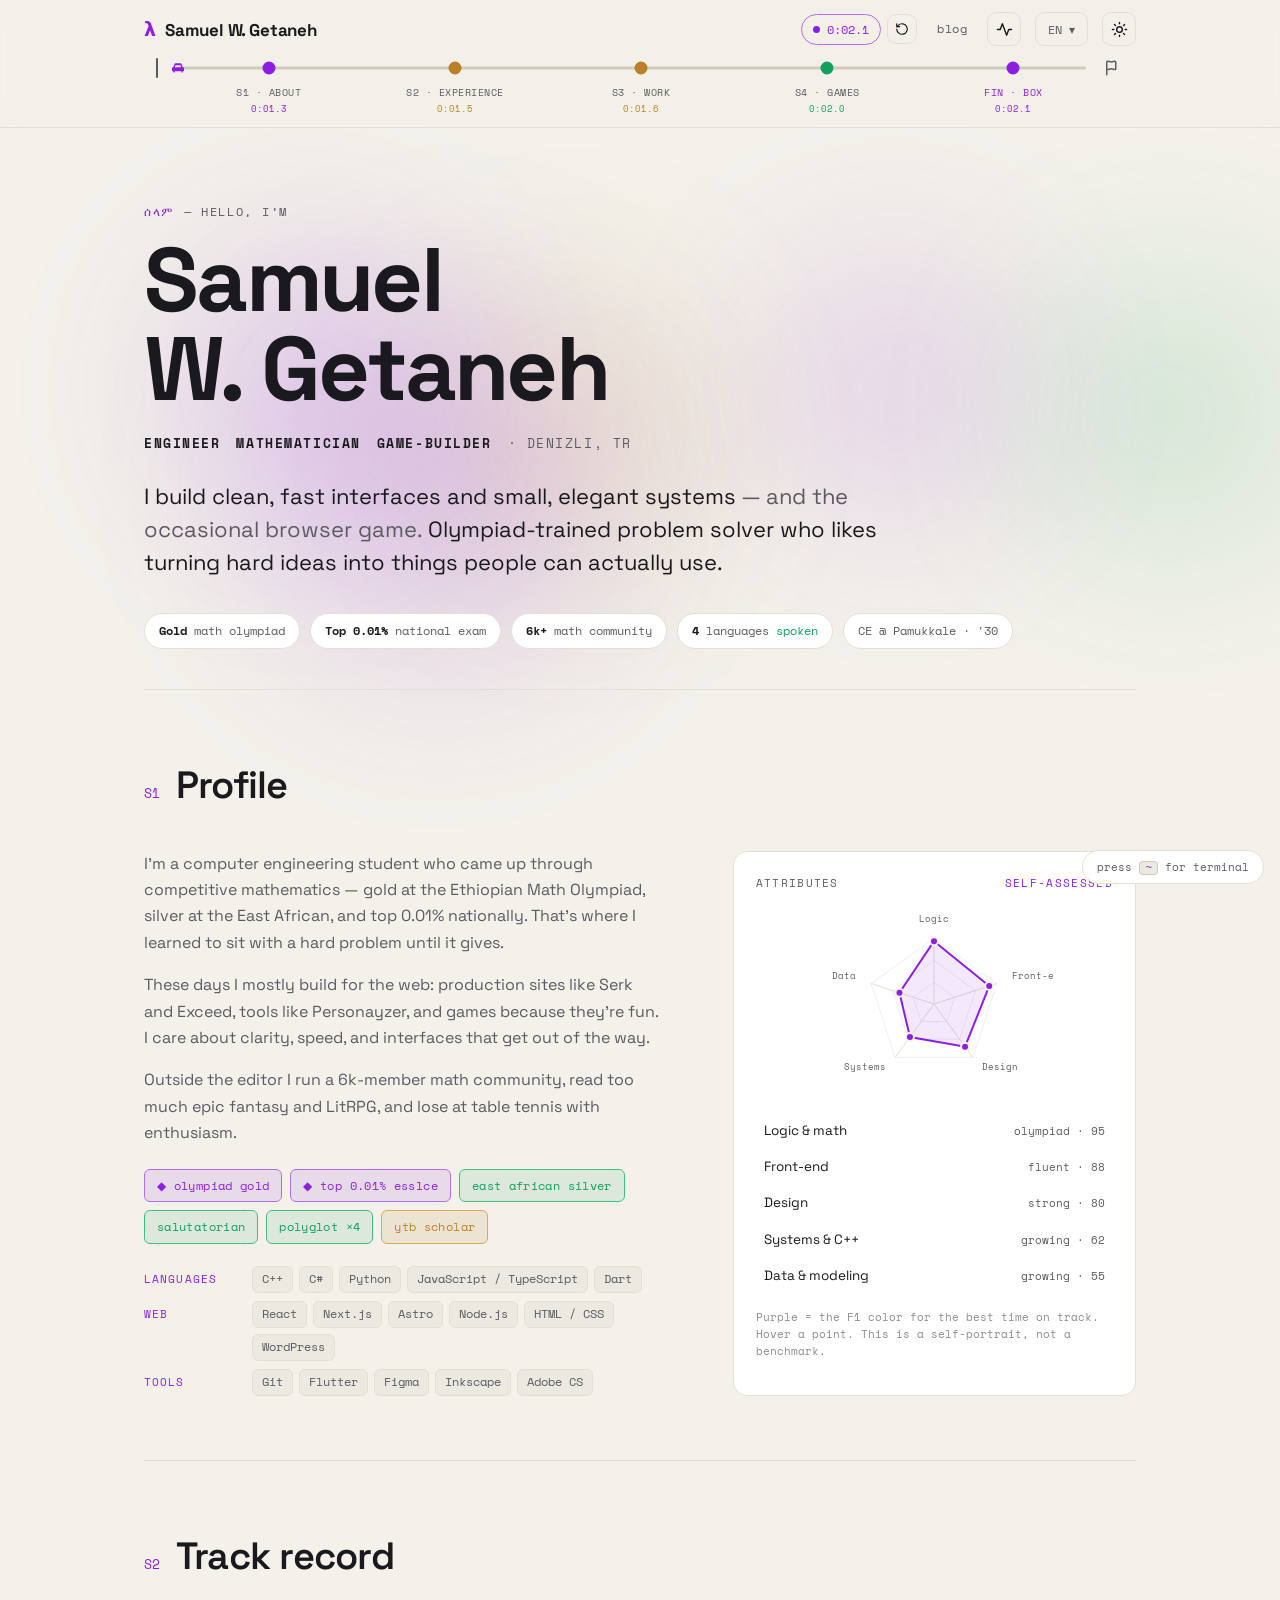
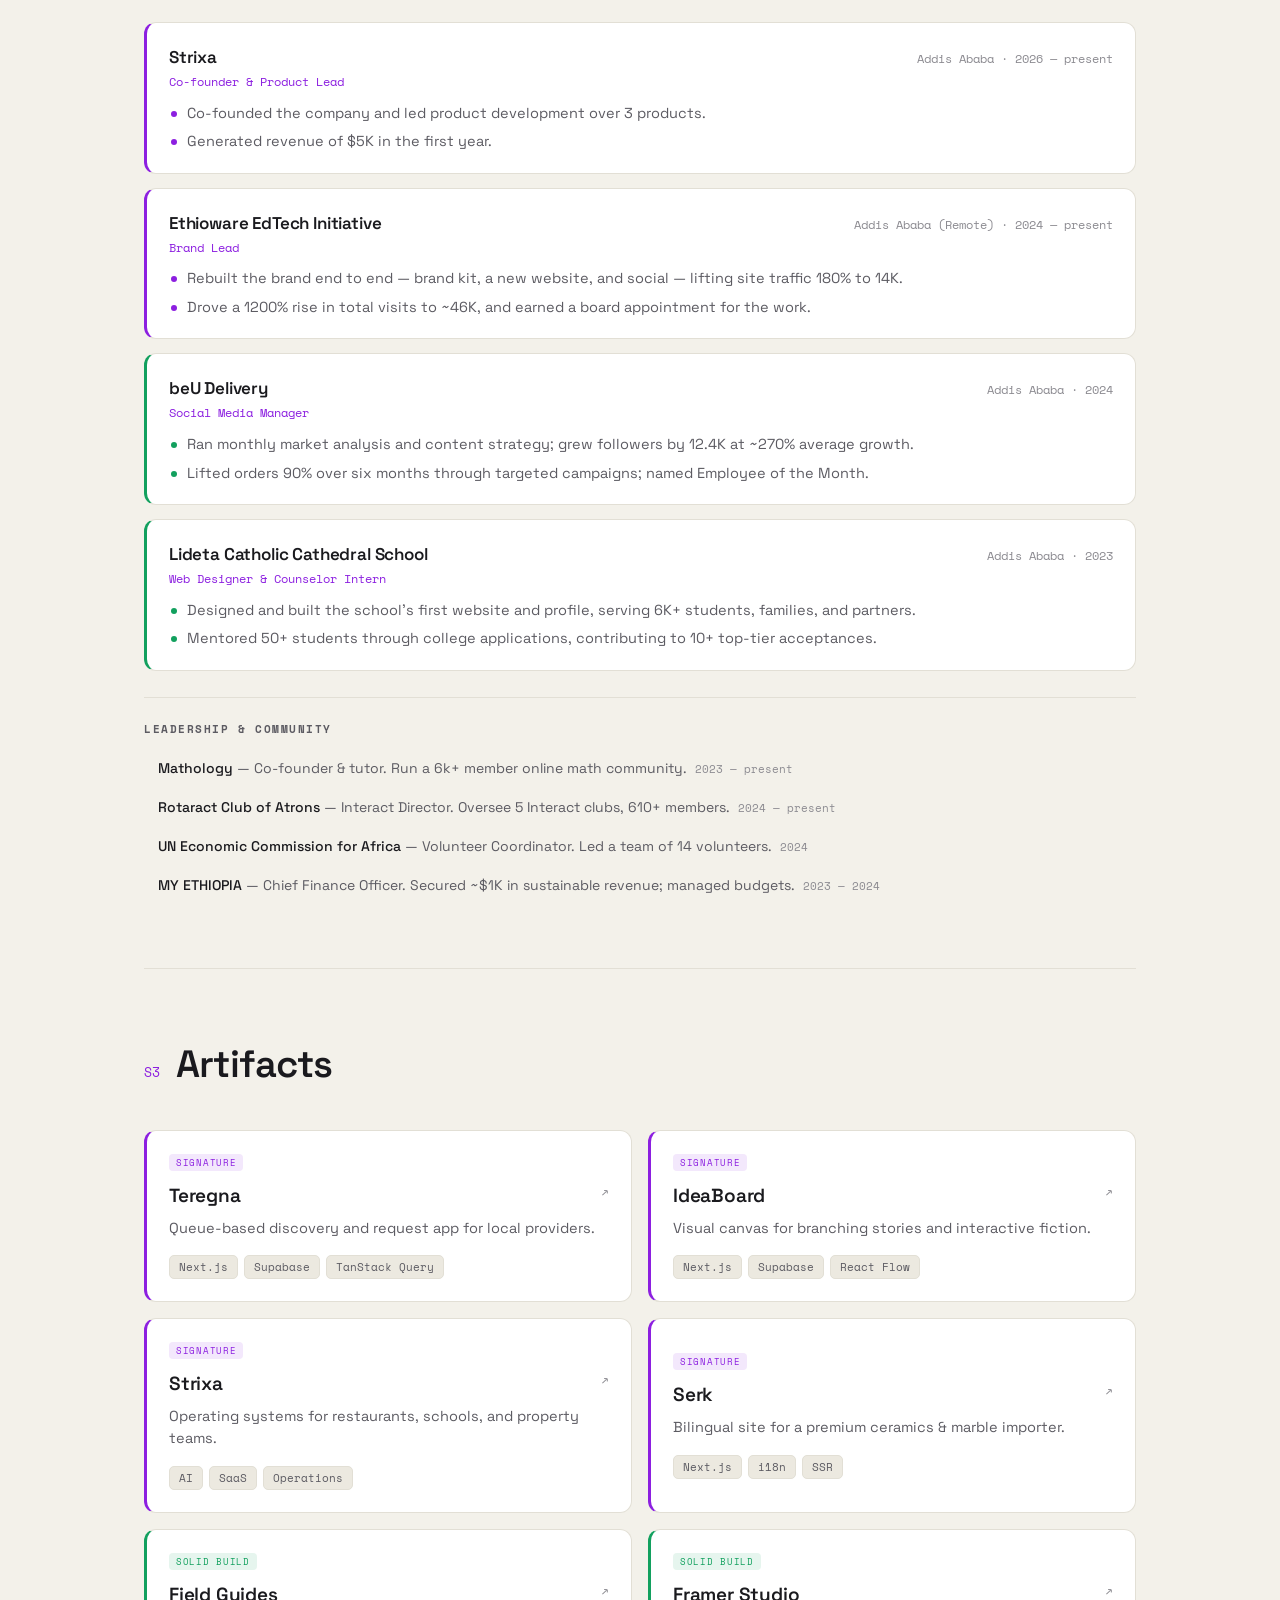
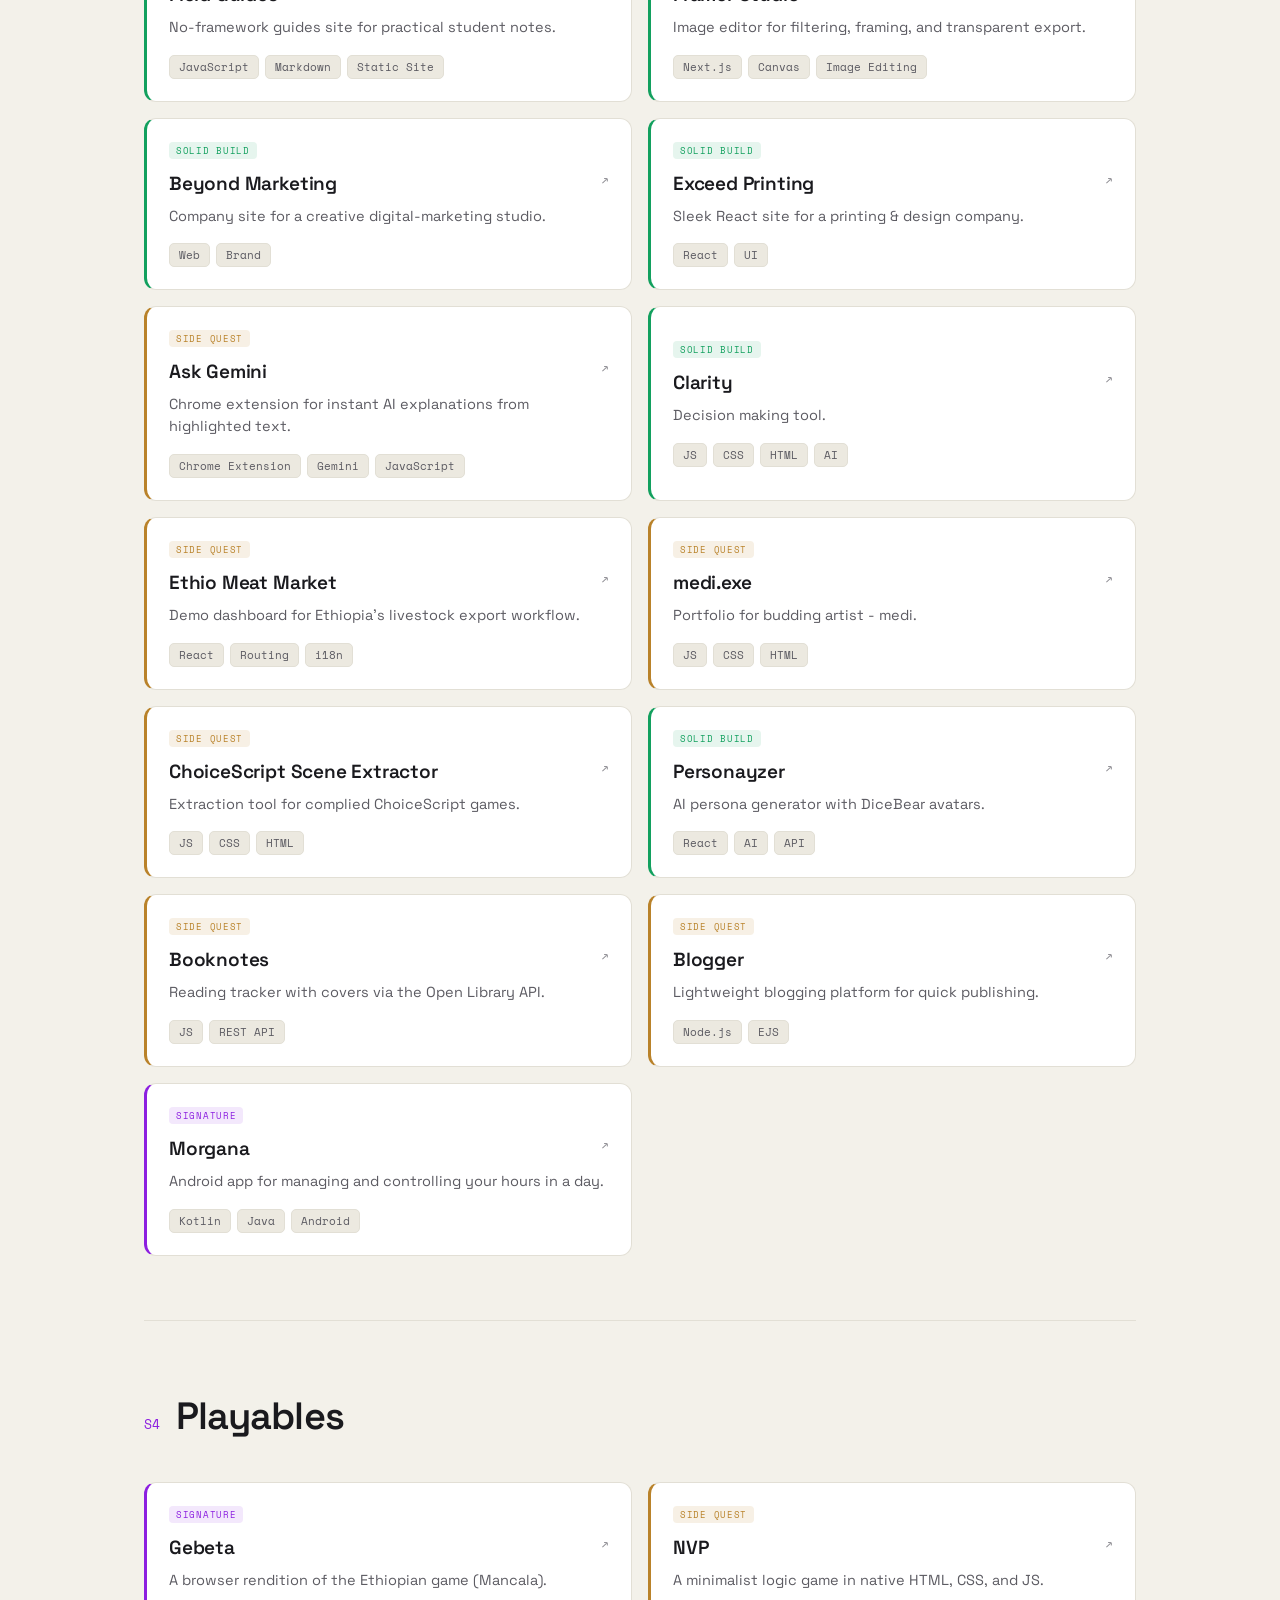
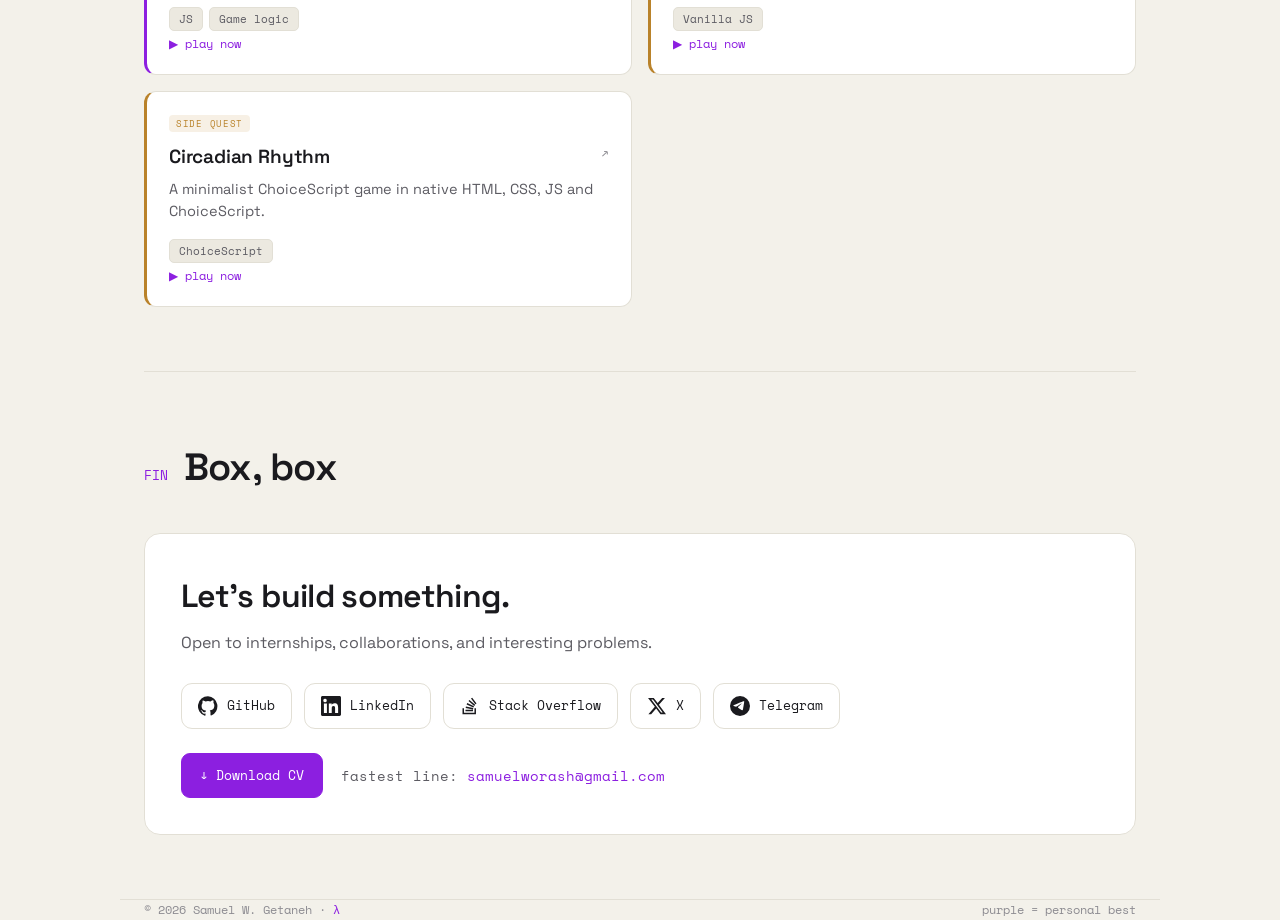
==== commit e7a6f1a9: "deploy: kmab5/f1-portfolio@0998d5973d4e619e83e184c5ba16379e8aa410c9" ====
--- a/index.html
+++ b/index.html
@@ -29,4 +29,4 @@
     wire('langDropdown', 'langToggle');
     wire('navMenu', 'navMenuBtn');
   })();
-</script> <main class="wrap"> <section id="start" class="hero" style="border-top:0"> <div class="greet rv"><span class="eyebrow"><span class="am">ሰላም</span> — hello, i’m</span></div> <h1 class="name rv">Samuel<br>W. Getaneh</h1> <div class="role rv"> <span><b>Engineer</b></span><span><b>Mathematician</b></span><span><b>Game-builder</b></span> <span>· Denizli, TR</span> </div> <p class="lede rv">I build clean, fast interfaces and small, elegant systems<span class="q"> — and the occasional browser game.</span> Olympiad-trained problem solver who likes turning hard ideas into things people can actually use.</p> <div class="timing rv"> <span class="chip"> <b>Gold</b> math olympiad  </span><span class="chip"> <b>Top 0.01%</b> national exam  </span><span class="chip"> <b>6k+</b> math community  </span><span class="chip"> <b>4</b> languages <span class="u">spoken</span> </span><span class="chip mono"> CE @ Pamukkale · &#39;30 </span> </div> </section><section id="about"> <div class="s-head rv"><span class="idx">S1</span><h2>Profile</h2></div> <div class="about-grid"> <div class="bio rv"> <p>I’m a computer engineering student who came up through competitive mathematics — gold at the Ethiopian Math Olympiad, silver at the East African, and top 0.01% nationally. That’s where I learned to sit with a hard problem until it gives.</p> <p>These days I mostly build for the web: production sites like Serk and Exceed, tools like Personayzer, and games because they’re fun. I care about clarity, speed, and interfaces that get out of the way.</p> <p>Outside the editor I run a 6k-member math community, read too much epic fantasy and LitRPG, and lose at table tennis with enthusiasm.</p> <div class="titles"> <span class="pill best">◆ olympiad gold</span><span class="pill best">◆ top 0.01% esslce</span><span class="pill good">east african silver</span><span class="pill good">salutatorian</span><span class="pill good">polyglot ×4</span><span class="pill side">ytb scholar</span> </div> <dl class="toolkit"> <div class="toolkit-row"> <dt>Languages</dt> <dd><span class="skill">C++</span><span class="skill">C#</span><span class="skill">Python</span><span class="skill">JavaScript / TypeScript</span><span class="skill">Dart</span></dd> </div><div class="toolkit-row"> <dt>Web</dt> <dd><span class="skill">React</span><span class="skill">Next.js</span><span class="skill">Astro</span><span class="skill">Node.js</span><span class="skill">HTML / CSS</span><span class="skill">WordPress</span></dd> </div><div class="toolkit-row"> <dt>Tools</dt> <dd><span class="skill">Git</span><span class="skill">Flutter</span><span class="skill">Figma</span><span class="skill">Inkscape</span><span class="skill">Adobe CS</span></dd> </div> </dl> </div> <aside class="panel rv" aria-label="attributes"> <div class="panel-h"><span>attributes</span><span class="pb">self-assessed</span></div> <div class="radar-wrap"> <svg id="radar" viewBox="0 0 240 200" width="240" height="200" role="img" aria-label="Attribute radar chart"> <polygon class="radar-grid" points="120,78.22 140.71401092490845,93.26960986251365 132.80196279493006,117.62039013748635 107.19803720506994,117.62039013748635 99.28598907509155,93.26960986251365"></polygon><polygon class="radar-grid" points="120,56.44 161.4280218498169,86.5392197250273 145.60392558986013,135.2407802749727 94.39607441013987,135.2407802749727 78.5719781501831,86.5392197250273"></polygon><polygon class="radar-grid" points="120,34 182.76973007548014,79.60487837125348 158.79382665130322,153.39512162874652 81.20617334869678,153.39512162874652 57.23026992451986,79.60487837125348"></polygon> <line class="radar-axis" x1="120" y1="100" x2="120" y2="34"></line><line class="radar-axis" x1="120" y1="100" x2="182.76973007548014" y2="79.60487837125348"></line><line class="radar-axis" x1="120" y1="100" x2="158.79382665130322" y2="153.39512162874652"></line><line class="radar-axis" x1="120" y1="100" x2="81.20617334869678" y2="153.39512162874652"></line><line class="radar-axis" x1="120" y1="100" x2="57.23026992451986" y2="79.60487837125348"></line> <polygon class="radar-poly" id="rpoly" points="120,37.3 175.23736246642252,82.05229296670305 151.03506132104258,142.7160973029972 95.947827476192,133.10497540982286 85.47664845848593,88.78268310418942"></polygon> <circle class="radar-vtx" data-i="0" cx="120" cy="37.3" r="4"></circle><circle class="radar-vtx" data-i="1" cx="175.23736246642252" cy="82.05229296670305" r="4"></circle><circle class="radar-vtx" data-i="2" cx="151.03506132104258" cy="142.7160973029972" r="4"></circle><circle class="radar-vtx" data-i="3" cx="95.947827476192" cy="133.10497540982286" r="4"></circle><circle class="radar-vtx" data-i="4" cx="85.47664845848593" cy="88.78268310418942" r="4"></circle> <text class="radar-lbl" data-i="0" x="120" y="18" text-anchor="middle">Logic</text><text class="radar-lbl" data-i="1" x="197.9866343362026" y="74.66060646125432" text-anchor="start">Front-end</text><text class="radar-lbl" data-i="2" x="168.1983906879828" y="166.3393935387457" text-anchor="start">Design</text><text class="radar-lbl" data-i="3" x="71.8016093120172" y="166.3393935387457" text-anchor="end">Systems</text><text class="radar-lbl" data-i="4" x="42.0133656637974" y="74.66060646125432" text-anchor="end">Data</text> </svg> </div> <div class="attr-list" id="attr-list"> <div class="attr-item" data-i="0"><span>Logic &amp; math</span><span class="lv">olympiad · 95</span></div><div class="attr-item" data-i="1"><span>Front-end</span><span class="lv">fluent · 88</span></div><div class="attr-item" data-i="2"><span>Design</span><span class="lv">strong · 80</span></div><div class="attr-item" data-i="3"><span>Systems &amp; C++</span><span class="lv">growing · 62</span></div><div class="attr-item" data-i="4"><span>Data &amp; modeling</span><span class="lv">growing · 55</span></div> </div> <p class="note">Purple = the F1 color for the best time on track. Hover a point. This is a self-portrait, not a benchmark.</p> </aside> </div> </section><section id="experience"> <div class="s-head rv"><span class="idx">S2</span><h2>Track record</h2></div> <div class="xp-list"> <article class="xp-item rv best"> <div class="xp-head"> <div class="xp-title"><span class="xp-org">Strixa</span><span class="xp-role">Co-founder &amp; Product Lead</span></div> <div class="xp-meta">Addis Ababa · 2026 — present</div> </div> <ul class="xp-points"> <li>Co-founded the company and led product development over 3 products.</li><li>Generated revenue of $5K in the first year.</li> </ul> </article><article class="xp-item rv best"> <div class="xp-head"> <div class="xp-title"><span class="xp-org">Ethioware EdTech Initiative</span><span class="xp-role">Brand Lead</span></div> <div class="xp-meta">Addis Ababa (Remote) · 2024 — present</div> </div> <ul class="xp-points"> <li>Rebuilt the brand end to end — brand kit, a new website, and social — lifting site traffic 180% to 14K.</li><li>Drove a 1200% rise in total visits to ~46K, and earned a board appointment for the work.</li> </ul> </article><article class="xp-item rv good"> <div class="xp-head"> <div class="xp-title"><span class="xp-org">beU Delivery</span><span class="xp-role">Social Media Manager</span></div> <div class="xp-meta">Addis Ababa · 2024</div> </div> <ul class="xp-points"> <li>Ran monthly market analysis and content strategy; grew followers by 12.4K at ~270% average growth.</li><li>Lifted orders 90% over six months through targeted campaigns; named Employee of the Month.</li> </ul> </article><article class="xp-item rv good"> <div class="xp-head"> <div class="xp-title"><span class="xp-org">Lideta Catholic Cathedral School</span><span class="xp-role">Web Designer &amp; Counselor Intern</span></div> <div class="xp-meta">Addis Ababa · 2023</div> </div> <ul class="xp-points"> <li>Designed and built the school’s first website and profile, serving 6K+ students, families, and partners.</li><li>Mentored 50+ students through college applications, contributing to 10+ top-tier acceptances.</li> </ul> </article> </div> <div class="lead-block rv"> <h3 class="lead-h">Leadership &amp; community</h3> <ul class="lead-list"> <li class="lead-item"> <span class="lead-org">Mathology</span> — Co-founder &amp; tutor. Run a 6k+ member online math community. <span class="lead-period">2023 — present</span> </li><li class="lead-item"> <span class="lead-org">Rotaract Club of Atrons</span> — Interact Director. Oversee 5 Interact clubs, 610+ members. <span class="lead-period">2024 — present</span> </li><li class="lead-item"> <span class="lead-org">UN Economic Commission for Africa</span> — Volunteer Coordinator. Led a team of 14 volunteers. <span class="lead-period">2024</span> </li><li class="lead-item"> <span class="lead-org">MY ETHIOPIA</span> — Chief Finance Officer. Secured ~$1K in sustainable revenue; managed budgets. <span class="lead-period">2023 — 2024</span> </li> </ul> </div> </section><section id="work"> <div class="s-head rv"><span class="idx">S3</span><h2>Artifacts</h2></div> <div class="grid"> <button class="card best rv" data-name="Teregna" data-tier="best" data-tierlabel="signature" data-role="Full build" data-year="2026" data-long="Receiver app and provider portal for finding businesses, sending requests, and tracking queue position in real time, with a separate backend contract and docs repo." data-tags="Next.js,Supabase,TanStack Query" data-live="https://teregna-web.vercel.app" data-repo="https://github.com/kmab5/teregna-web" data-playable> <span class="tier-tag best">signature</span> <div class="ctop"><h3>Teregna</h3><span class="arrow">↗</span></div> <p>Queue-based discovery and request app for local providers.</p> <div class="stack"><span class="tag">Next.js</span><span class="tag">Supabase</span><span class="tag">TanStack Query</span></div>  </button><button class="card best rv" data-name="IdeaBoard" data-tier="best" data-tierlabel="signature" data-role="Full build" data-year="2026" data-long="Infinite canvas for story notes, choices, variables, sketches, and connections so branching narratives stay visible instead of trapped in your head." data-tags="Next.js,Supabase,React Flow" data-live="https://ideaboard-cs.vercel.app" data-repo="https://github.com/kmab5/ideaboard" data-playable> <span class="tier-tag best">signature</span> <div class="ctop"><h3>IdeaBoard</h3><span class="arrow">↗</span></div> <p>Visual canvas for branching stories and interactive fiction.</p> <div class="stack"><span class="tag">Next.js</span><span class="tag">Supabase</span><span class="tag">React Flow</span></div>  </button><button class="card best rv" data-name="Strixa" data-tier="best" data-tierlabel="signature" data-role="Design + build" data-year="2026" data-long="Domain-specific operating systems for businesses that never fully close, with one record per domain and an AI layer that answers only from their own data." data-tags="AI,SaaS,Operations" data-live="https://strixa.org" data-repo data-playable> <span class="tier-tag best">signature</span> <div class="ctop"><h3>Strixa</h3><span class="arrow">↗</span></div> <p>Operating systems for restaurants, schools, and property teams.</p> <div class="stack"><span class="tag">AI</span><span class="tag">SaaS</span><span class="tag">Operations</span></div>  </button><button class="card best rv" data-name="Serk" data-tier="best" data-tierlabel="signature" data-role="Design + build" data-year="2026" data-long="A production Next.js site with English/Amharic localization, server-side rendering, and a catalog-request flow. Built end to end — brand, UI, and front-end." data-tags="Next.js,i18n,SSR" data-live="https://serk.com.et" data-repo data-playable> <span class="tier-tag best">signature</span> <div class="ctop"><h3>Serk</h3><span class="arrow">↗</span></div> <p>Bilingual site for a premium ceramics &amp; marble importer.</p> <div class="stack"><span class="tag">Next.js</span><span class="tag">i18n</span><span class="tag">SSR</span></div>  </button><button class="card good rv" data-name="Field Guides" data-tier="good" data-tierlabel="solid build" data-role="Full build" data-year="2026" data-long="Static client-rendered guide site for publishing informal and formal Markdown guides, including the yatay geçiş field guide and ChoiceScript reference." data-tags="JavaScript,Markdown,Static Site" data-live="https://kmab5.github.io/field-guides" data-repo="https://github.com/kmab5/field-guides" data-playable> <span class="tier-tag good">solid build</span> <div class="ctop"><h3>Field Guides</h3><span class="arrow">↗</span></div> <p>No-framework guides site for practical student notes.</p> <div class="stack"><span class="tag">JavaScript</span><span class="tag">Markdown</span><span class="tag">Static Site</span></div>  </button><button class="card good rv" data-name="Framer Studio" data-tier="good" data-tierlabel="solid build" data-role="Full build" data-year="2025" data-long="Upload an image, adjust filters and framing, then export a transparent PNG that matches the live preview exactly." data-tags="Next.js,Canvas,Image Editing" data-live="https://framer-studio.vercel.app" data-repo="https://github.com/kmab5/framer-studio" data-playable> <span class="tier-tag good">solid build</span> <div class="ctop"><h3>Framer Studio</h3><span class="arrow">↗</span></div> <p>Image editor for filtering, framing, and transparent export.</p> <div class="stack"><span class="tag">Next.js</span><span class="tag">Canvas</span><span class="tag">Image Editing</span></div>  </button><button class="card good rv" data-name="Beyond Marketing" data-tier="good" data-tierlabel="solid build" data-role="Design + build" data-year="2024" data-long="Brand-forward marketing site with strong visual identity and clear service storytelling." data-tags="Web,Brand" data-live="https://kmab5.github.io/beyond/" data-repo data-playable> <span class="tier-tag good">solid build</span> <div class="ctop"><h3>Beyond Marketing</h3><span class="arrow">↗</span></div> <p>Company site for a creative digital-marketing studio.</p> <div class="stack"><span class="tag">Web</span><span class="tag">Brand</span></div>  </button><button class="card good rv" data-name="Exceed Printing" data-tier="good" data-tierlabel="solid build" data-role="Front-end" data-year="2025" data-long="A modern, responsive marketing site with a clean component system and smooth interactions." data-tags="React,UI" data-live="https://exceed-chi.vercel.app/" data-repo data-playable> <span class="tier-tag good">solid build</span> <div class="ctop"><h3>Exceed Printing</h3><span class="arrow">↗</span></div> <p>Sleek React site for a printing &amp; design company.</p> <div class="stack"><span class="tag">React</span><span class="tag">UI</span></div>  </button><button class="card side rv" data-name="Ask Gemini" data-tier="side" data-tierlabel="side quest" data-role="Full build" data-year="2026" data-long="A privacy-conscious Chrome extension that shows a floating button over selected text, lets you choose a Gemini model, and returns short direct answers." data-tags="Chrome Extension,Gemini,JavaScript" data-live="https://kmab5.github.io/ask-gemini" data-repo="https://github.com/kmab5/ask-gemini" data-playable> <span class="tier-tag side">side quest</span> <div class="ctop"><h3>Ask Gemini</h3><span class="arrow">↗</span></div> <p>Chrome extension for instant AI explanations from highlighted text.</p> <div class="stack"><span class="tag">Chrome Extension</span><span class="tag">Gemini</span><span class="tag">JavaScript</span></div>  </button><button class="card good rv" data-name="Clarity" data-tier="good" data-tierlabel="solid build" data-role="Full build" data-year="2025" data-long="Ask a simple question that has been troubling you and using AI generated penetrating questions, helps you reach decision in one minute." data-tags="JS,CSS,HTML,AI" data-live="https://clarity-psi-three.vercel.app/" data-repo data-playable> <span class="tier-tag good">solid build</span> <div class="ctop"><h3>Clarity</h3><span class="arrow">↗</span></div> <p>Decision making tool.</p> <div class="stack"><span class="tag">JS</span><span class="tag">CSS</span><span class="tag">HTML</span><span class="tag">AI</span></div>  </button><button class="card side rv" data-name="Ethio Meat Market" data-tier="side" data-tierlabel="side quest" data-role="Front-end" data-year="2025" data-long="A React dashboard prototype for suppliers, exporters, abattoirs, airlines, and regulators, with multilingual UI, sample analytics, and role-based screens." data-tags="React,Routing,i18n" data-live="https://kmab5.github.io/ethio-meat-market" data-repo="https://github.com/kmab5/ethio-meat-market" data-playable> <span class="tier-tag side">side quest</span> <div class="ctop"><h3>Ethio Meat Market</h3><span class="arrow">↗</span></div> <p>Demo dashboard for Ethiopia&#39;s livestock export workflow.</p> <div class="stack"><span class="tag">React</span><span class="tag">Routing</span><span class="tag">i18n</span></div>  </button><button class="card side rv" data-name="medi.exe" data-tier="side" data-tierlabel="side quest" data-role="Full build" data-year="2025" data-long="Designed and implemented artist portfolio website for a budding artist. Check her out!" data-tags="JS,CSS,HTML" data-live="https://medi-exe.vercel.app/" data-repo data-playable> <span class="tier-tag side">side quest</span> <div class="ctop"><h3>medi.exe</h3><span class="arrow">↗</span></div> <p>Portfolio for budding artist - medi.</p> <div class="stack"><span class="tag">JS</span><span class="tag">CSS</span><span class="tag">HTML</span></div>  </button><button class="card side rv" data-name="ChoiceScript Scene Extractor" data-tier="side" data-tierlabel="side quest" data-role="Full build" data-year="2024" data-long="Uploads and extracts all the scene files inside a compiled index.html file of a compiled ChoiceScript game, downloads all of them in zip format." data-tags="JS,CSS,HTML" data-live="https://kmab5.github.io/choicescript-scene-extractor/" data-repo data-playable> <span class="tier-tag side">side quest</span> <div class="ctop"><h3>ChoiceScript Scene Extractor</h3><span class="arrow">↗</span></div> <p>Extraction tool for complied ChoiceScript games.</p> <div class="stack"><span class="tag">JS</span><span class="tag">CSS</span><span class="tag">HTML</span></div>  </button><button class="card good rv" data-name="Personayzer" data-tier="good" data-tierlabel="solid build" data-role="Full build" data-year="2024" data-long="Generates creative personas with matching avatars for identity building. A small, fun tool exploring generative UX." data-tags="React,AI,API" data-live="https://peronayzer.onrender.com/" data-repo data-playable> <span class="tier-tag good">solid build</span> <div class="ctop"><h3>Personayzer</h3><span class="arrow">↗</span></div> <p>AI persona generator with DiceBear avatars.</p> <div class="stack"><span class="tag">React</span><span class="tag">AI</span><span class="tag">API</span></div>  </button><button class="card side rv" data-name="Booknotes" data-tier="side" data-tierlabel="side quest" data-role="Full build" data-year="2024" data-long="A personal library and reading-notes tracker that pulls book covers and metadata from the Open Library API." data-tags="JS,REST API" data-live data-repo="https://github.com/kmab5/booknotes.ang" data-playable> <span class="tier-tag side">side quest</span> <div class="ctop"><h3>Booknotes</h3><span class="arrow">↗</span></div> <p>Reading tracker with covers via the Open Library API.</p> <div class="stack"><span class="tag">JS</span><span class="tag">REST API</span></div>  </button><button class="card side rv" data-name="Blogger" data-tier="side" data-tierlabel="side quest" data-role="Full build" data-year="2024" data-long="A minimal blogging platform built with Node.js and EJS templating for fast content publishing." data-tags="Node.js,EJS" data-live data-repo="https://github.com/kmab5/blogger.ang" data-playable> <span class="tier-tag side">side quest</span> <div class="ctop"><h3>Blogger</h3><span class="arrow">↗</span></div> <p>Lightweight blogging platform for quick publishing.</p> <div class="stack"><span class="tag">Node.js</span><span class="tag">EJS</span></div>  </button><button class="card best rv" data-name="Merlin" data-tier="best" data-tierlabel="signature" data-role="Full build" data-year="2026" data-long="A cross-platform used for Flutter productivity application used for tracking how you spend your hours in the day." data-tags="Flutter,Dart,Android" data-live data-repo="https://github.com/kmab5/merlin" data-playable> <span class="tier-tag best">signature</span> <div class="ctop"><h3>Merlin</h3><span class="arrow">↗</span></div> <p>Unreleased Flutter app for managing and controlling your hours in a day.</p> <div class="stack"><span class="tag">Flutter</span><span class="tag">Dart</span><span class="tag">Android</span></div>  </button> </div> </section><section id="games"> <div class="s-head rv"><span class="idx">S4</span><h2>Playables</h2></div> <div class="grid"> <button class="card best rv" data-name="Gebeta" data-tier="best" data-tierlabel="signature" data-role="Full build" data-year="2024" data-long="A faithful, playable version of the traditional Ethiopian board game — rules engine, turn logic, and a clean interactive board, all in the browser." data-tags="JS,Game logic" data-live="https://gebeta-kmab.vercel.app/" data-repo data-playable="1"> <span class="tier-tag best">signature</span> <div class="ctop"><h3>Gebeta</h3><span class="arrow">↗</span></div> <p>A browser rendition of the Ethiopian game (Mancala).</p> <div class="stack"><span class="tag">JS</span><span class="tag">Game logic</span></div> <span class="play">▶ play now</span> </button><button class="card side rv" data-name="NVP" data-tier="side" data-tierlabel="side quest" data-role="Full build" data-year="2023" data-long="A small, snappy logic puzzle built with zero dependencies — a study in doing more with vanilla web tech." data-tags="Vanilla JS" data-live="https://nvp-kmab.vercel.app/" data-repo="https://github.com/kmab5/nvp" data-playable="1"> <span class="tier-tag side">side quest</span> <div class="ctop"><h3>NVP</h3><span class="arrow">↗</span></div> <p>A minimalist logic game in native HTML, CSS, and JS.</p> <div class="stack"><span class="tag">Vanilla JS</span></div> <span class="play">▶ play now</span> </button><button class="card side rv" data-name="Circadian Rhythm" data-tier="side" data-tierlabel="side quest" data-role="Full build" data-year="2024" data-long="A small, short interactive fiction about our bodies circadian rhythm written in ChoiceScript." data-tags="ChoiceScript" data-live="https://kmab5.github.io/circadia-cs/" data-repo data-playable="1"> <span class="tier-tag side">side quest</span> <div class="ctop"><h3>Circadian Rhythm</h3><span class="arrow">↗</span></div> <p>A minimalist ChoiceScript game in native HTML, CSS, JS and ChoiceScript.</p> <div class="stack"><span class="tag">ChoiceScript</span></div> <span class="play">▶ play now</span> </button> </div> </section><section id="contact"> <div class="s-head rv"><span class="idx">FIN</span><h2>Box, box</h2></div> <div class="box rv"> <div class="lead">Let’s build something.</div> <p class="sub">Open to internships, collaborations, and interesting problems.</p> <div class="socials"> <a class="soc" href="https://github.com/kmab5" target="_blank" rel="noopener" aria-label="GitHub"> <svg viewBox="0 0 24 24"><path d="M12 .3a12 12 0 0 0-3.8 23.4c.6.1.8-.3.8-.6v-2c-3.3.7-4-1.6-4-1.6-.6-1.4-1.3-1.8-1.3-1.8-1.1-.7 0-.7 0-.7 1.2 0 1.8 1.2 1.8 1.2 1.1 1.8 2.8 1.3 3.5 1 .1-.8.4-1.3.8-1.6-2.7-.3-5.5-1.3-5.5-5.9 0-1.3.5-2.4 1.2-3.2 0-.3-.5-1.5.2-3.2 0 0 1-.3 3.3 1.2a11.5 11.5 0 0 1 6 0C17.3 4.7 18.3 5 18.3 5c.7 1.7.2 2.9.1 3.2.8.8 1.2 1.9 1.2 3.2 0 4.6-2.8 5.6-5.5 5.9.5.3.9 1 .9 2.2v3.3c0 .3.2.7.8.6A12 12 0 0 0 12 .3"/></svg> <span class="soc-name">GitHub</span> </a><a class="soc" href="https://linkedin.com/in/samuel-worash-getaneh" target="_blank" rel="noopener" aria-label="LinkedIn"> <svg viewBox="0 0 24 24"><path d="M20.4 20.5h-3.5v-5.6c0-1.3 0-3-1.9-3s-2.1 1.4-2.1 2.9v5.7H9.4V9h3.4v1.6h.05c.5-.9 1.6-1.9 3.4-1.9 3.6 0 4.3 2.4 4.3 5.5v6.3zM5.3 7.4a2.1 2.1 0 1 1 0-4.1 2.1 2.1 0 0 1 0 4.1zM7.1 20.5H3.5V9h3.6v11.5zM22.2 0H1.8C.8 0 0 .8 0 1.7v20.5C0 23.2.8 24 1.8 24h20.4c1 0 1.8-.8 1.8-1.7V1.7C24 .8 23.2 0 22.2 0z"/></svg> <span class="soc-name">LinkedIn</span> </a><a class="soc" href="https://stackoverflow.com/users/23514684/kmab" target="_blank" rel="noopener" aria-label="Stack Overflow"> <svg viewBox="0 0 24 24"><path d="M17.36 20.2v-5.38h1.79V22H3v-7.18h1.79v5.38zM6.77 14.32l.37-1.75 8.79 1.85-.37 1.75zm1.16-4.2l.76-1.61 8.14 3.79-.76 1.62zm2.26-3.99l1.15-1.38 6.9 5.76-1.15 1.37zM14.64 2l5.18 6.98-1.44 1.06L13.2 3.06zM6.59 18.41v-1.79h8.98v1.79z"/></svg> <span class="soc-name">Stack Overflow</span> </a><a class="soc" href="https://twitter.com/kmab_5" target="_blank" rel="noopener" aria-label="X"> <svg viewBox="0 0 24 24"><path d="M18.2 2.25h3.3l-7.2 8.26 8.5 11.24H16.2l-5.2-6.82L4.99 21.75H1.68l7.73-8.84L1.25 2.25H8.1l4.7 6.23zM17 19.77h1.83L7.08 4.13H5.12z"/></svg> <span class="soc-name">X</span> </a><a class="soc" href="https://t.me/kmab_5" target="_blank" rel="noopener" aria-label="Telegram"> <svg viewBox="0 0 24 24"><path d="M12 0A12 12 0 1 0 12 24 12 12 0 0 0 12 0zm5 7.2c-.2 1.9-1 6.5-1.4 8.6-.2.9-.5 1.2-.8 1.2-.7.1-1.2-.4-1.9-.9l-2.7-1.8c-1.2-.8-.4-1.2.3-1.9.2-.2 3.2-3 3.3-3.2 0-.1 0-.2-.1-.2-.1-.1-.2 0-.2 0l-5 3.3c-.5.3-.9.5-1.3.5-.4 0-1.3-.2-1.9-.5-.7-.2-1.3-.4-1.3-.8 0-.2.3-.4.9-.7 3.5-1.5 5.8-2.5 7-3 3.3-1.4 4-1.6 4.5-1.6.1 0 .3 0 .5.1.1.1.1.2.2.5z"/></svg> <span class="soc-name">Telegram</span> </a> </div> <div class="cta-row"> <a class="btn primary" href="/samuel-getaneh-cv.pdf" target="_blank" rel="noopener">↓ Download CV</a> <span class="em">fastest line: <a href="mailto:samuelworash@gmail.com">samuelworash@gmail.com</a></span> </div> </div> </section> </main> <footer class="wrap"> <span>© 2026 Samuel W. Getaneh · <span class="lam" id="footLam" style="cursor:pointer" title="click me">λ</span></span> <span>purple = personal best</span> </footer> <div class="modal" id="modal" role="dialog" aria-modal="true" aria-labelledby="m-title"> <div class="mcard" id="mcard"> <div class="mtop"><h3 id="m-title"></h3><button class="mclose" id="mClose" aria-label="Close">✕</button></div> <div class="mmeta" id="m-meta"></div> <p class="long" id="m-long"></p> <div class="stack" id="m-stack"></div> <div class="mactions" id="m-actions"></div> </div> </div> <button class="term-hint" id="termHint" aria-label="Open terminal">press <kbd>~</kbd> for terminal</button> <div class="term-overlay" id="termOverlay" role="dialog" aria-label="Terminal" aria-modal="true"> <div class="term"> <div class="term-bar"> <span class="dot" style="background:#ff5f56"></span><span class="dot" style="background:#ffbd2e"></span><span class="dot" style="background:#27c93f"></span> <span style="margin-left:8px">samuel@portfolio — type <b style="color:var(--best)">help</b> · esc to close</span> </div> <div class="term-body" id="termBody"></div> <div class="term-in"><span class="p">$</span><input id="termInput" autocomplete="off" spellcheck="false" aria-label="Terminal input"></div> </div> </div> <script type="application/json" id="site-data">{"locale":"en","facts":["I once solved a competition geometry problem three different ways just to be sure.","Amharic is my first language; I also get by in Turkish and Arabic.","I run a 6,000-member online math community.","Gebeta is one of the oldest known board games — I rebuilt it for the browser.","I read far more LitRPG than is strictly reasonable.","The λ is here because a clean abstraction is the most satisfying thing in code."],"commands":{"coffee":"brewing… this whole portfolio runs on it.","ethiopia":"ሰላም — proudly from Addis Ababa.","motto":"make hard things usable."},"email":"samuelworash@gmail.com","ui":{"play":"play now","visit":"visit live","source":"view source"},"work":[{"name":"Ask Gemini","live":"https://kmab5.github.io/ask-gemini","repo":"https://github.com/kmab5/ask-gemini"},{"name":"Beyond Marketing","live":"https://kmab5.github.io/beyond/","repo":""},{"name":"Blogger","live":"","repo":"https://github.com/kmab5/blogger.ang"},{"name":"Booknotes","live":"","repo":"https://github.com/kmab5/booknotes.ang"},{"name":"Clarity","live":"https://clarity-psi-three.vercel.app/","repo":""},{"name":"ChoiceScript Scene Extractor","live":"https://kmab5.github.io/choicescript-scene-extractor/","repo":""},{"name":"Ethio Meat Market","live":"https://kmab5.github.io/ethio-meat-market","repo":"https://github.com/kmab5/ethio-meat-market"},{"name":"Exceed Printing","live":"https://exceed-chi.vercel.app/","repo":""},{"name":"Field Guides","live":"https://kmab5.github.io/field-guides","repo":"https://github.com/kmab5/field-guides"},{"name":"Framer Studio","live":"https://framer-studio.vercel.app","repo":"https://github.com/kmab5/framer-studio"},{"name":"IdeaBoard","live":"https://ideaboard-cs.vercel.app","repo":"https://github.com/kmab5/ideaboard"},{"name":"medi.exe","live":"https://medi-exe.vercel.app/","repo":""},{"name":"Merlin","live":"","repo":"https://github.com/kmab5/merlin"},{"name":"Personayzer","live":"https://peronayzer.onrender.com/","repo":""},{"name":"Serk","live":"https://serk.com.et","repo":""},{"name":"Strixa","live":"https://strixa.org","repo":""},{"name":"Teregna","live":"https://teregna-web.vercel.app","repo":"https://github.com/kmab5/teregna-web"}],"games":[{"name":"Circadian Rhythm","live":"https://kmab5.github.io/circadia-cs/","repo":""},{"name":"Gebeta","live":"https://gebeta-kmab.vercel.app/","repo":""},{"name":"NVP","live":"https://nvp-kmab.vercel.app/","repo":"https://github.com/kmab5/nvp"}]}</script><script type="module" src="/_astro/Base.astro_astro_type_script_index_0_lang.CitBwf-q.js"></script></body> </html>+</script> <main class="wrap"> <section id="start" class="hero" style="border-top:0"> <div class="greet rv"><span class="eyebrow"><span class="am">ሰላም</span> — hello, i’m</span></div> <h1 class="name rv">Samuel<br>W. Getaneh</h1> <div class="role rv"> <span><b>Engineer</b></span><span><b>Mathematician</b></span><span><b>Game-builder</b></span> <span>· Denizli, TR</span> </div> <p class="lede rv">I build clean, fast interfaces and small, elegant systems<span class="q"> — and the occasional browser game.</span> Olympiad-trained problem solver who likes turning hard ideas into things people can actually use.</p> <div class="timing rv"> <span class="chip"> <b>Gold</b> math olympiad  </span><span class="chip"> <b>Top 0.01%</b> national exam  </span><span class="chip"> <b>6k+</b> math community  </span><span class="chip"> <b>4</b> languages <span class="u">spoken</span> </span><span class="chip mono"> CE @ Pamukkale · &#39;30 </span> </div> </section><section id="about"> <div class="s-head rv"><span class="idx">S1</span><h2>Profile</h2></div> <div class="about-grid"> <div class="bio rv"> <p>I’m a computer engineering student who came up through competitive mathematics — gold at the Ethiopian Math Olympiad, silver at the East African, and top 0.01% nationally. That’s where I learned to sit with a hard problem until it gives.</p> <p>These days I mostly build for the web: production sites like Serk and Exceed, tools like Personayzer, and games because they’re fun. I care about clarity, speed, and interfaces that get out of the way.</p> <p>Outside the editor I run a 6k-member math community, read too much epic fantasy and LitRPG, and lose at table tennis with enthusiasm.</p> <div class="titles"> <span class="pill best">◆ olympiad gold</span><span class="pill best">◆ top 0.01% esslce</span><span class="pill good">east african silver</span><span class="pill good">salutatorian</span><span class="pill good">polyglot ×4</span><span class="pill side">ytb scholar</span> </div> <dl class="toolkit"> <div class="toolkit-row"> <dt>Languages</dt> <dd><span class="skill">C++</span><span class="skill">C#</span><span class="skill">Python</span><span class="skill">JavaScript / TypeScript</span><span class="skill">Dart</span></dd> </div><div class="toolkit-row"> <dt>Web</dt> <dd><span class="skill">React</span><span class="skill">Next.js</span><span class="skill">Astro</span><span class="skill">Node.js</span><span class="skill">HTML / CSS</span><span class="skill">WordPress</span></dd> </div><div class="toolkit-row"> <dt>Tools</dt> <dd><span class="skill">Git</span><span class="skill">Flutter</span><span class="skill">Figma</span><span class="skill">Inkscape</span><span class="skill">Adobe CS</span></dd> </div> </dl> </div> <aside class="panel rv" aria-label="attributes"> <div class="panel-h"><span>attributes</span><span class="pb">self-assessed</span></div> <div class="radar-wrap"> <svg id="radar" viewBox="0 0 240 200" width="240" height="200" role="img" aria-label="Attribute radar chart"> <polygon class="radar-grid" points="120,78.22 140.71401092490845,93.26960986251365 132.80196279493006,117.62039013748635 107.19803720506994,117.62039013748635 99.28598907509155,93.26960986251365"></polygon><polygon class="radar-grid" points="120,56.44 161.4280218498169,86.5392197250273 145.60392558986013,135.2407802749727 94.39607441013987,135.2407802749727 78.5719781501831,86.5392197250273"></polygon><polygon class="radar-grid" points="120,34 182.76973007548014,79.60487837125348 158.79382665130322,153.39512162874652 81.20617334869678,153.39512162874652 57.23026992451986,79.60487837125348"></polygon> <line class="radar-axis" x1="120" y1="100" x2="120" y2="34"></line><line class="radar-axis" x1="120" y1="100" x2="182.76973007548014" y2="79.60487837125348"></line><line class="radar-axis" x1="120" y1="100" x2="158.79382665130322" y2="153.39512162874652"></line><line class="radar-axis" x1="120" y1="100" x2="81.20617334869678" y2="153.39512162874652"></line><line class="radar-axis" x1="120" y1="100" x2="57.23026992451986" y2="79.60487837125348"></line> <polygon class="radar-poly" id="rpoly" points="120,37.3 175.23736246642252,82.05229296670305 151.03506132104258,142.7160973029972 95.947827476192,133.10497540982286 85.47664845848593,88.78268310418942"></polygon> <circle class="radar-vtx" data-i="0" cx="120" cy="37.3" r="4"></circle><circle class="radar-vtx" data-i="1" cx="175.23736246642252" cy="82.05229296670305" r="4"></circle><circle class="radar-vtx" data-i="2" cx="151.03506132104258" cy="142.7160973029972" r="4"></circle><circle class="radar-vtx" data-i="3" cx="95.947827476192" cy="133.10497540982286" r="4"></circle><circle class="radar-vtx" data-i="4" cx="85.47664845848593" cy="88.78268310418942" r="4"></circle> <text class="radar-lbl" data-i="0" x="120" y="18" text-anchor="middle">Logic</text><text class="radar-lbl" data-i="1" x="197.9866343362026" y="74.66060646125432" text-anchor="start">Front-end</text><text class="radar-lbl" data-i="2" x="168.1983906879828" y="166.3393935387457" text-anchor="start">Design</text><text class="radar-lbl" data-i="3" x="71.8016093120172" y="166.3393935387457" text-anchor="end">Systems</text><text class="radar-lbl" data-i="4" x="42.0133656637974" y="74.66060646125432" text-anchor="end">Data</text> </svg> </div> <div class="attr-list" id="attr-list"> <div class="attr-item" data-i="0"><span>Logic &amp; math</span><span class="lv">olympiad · 95</span></div><div class="attr-item" data-i="1"><span>Front-end</span><span class="lv">fluent · 88</span></div><div class="attr-item" data-i="2"><span>Design</span><span class="lv">strong · 80</span></div><div class="attr-item" data-i="3"><span>Systems &amp; C++</span><span class="lv">growing · 62</span></div><div class="attr-item" data-i="4"><span>Data &amp; modeling</span><span class="lv">growing · 55</span></div> </div> <p class="note">Purple = the F1 color for the best time on track. Hover a point. This is a self-portrait, not a benchmark.</p> </aside> </div> </section><section id="experience"> <div class="s-head rv"><span class="idx">S2</span><h2>Track record</h2></div> <div class="xp-list"> <article class="xp-item rv best"> <div class="xp-head"> <div class="xp-title"><span class="xp-org">Strixa</span><span class="xp-role">Co-founder &amp; Product Lead</span></div> <div class="xp-meta">Addis Ababa · 2026 — present</div> </div> <ul class="xp-points"> <li>Co-founded the company and led product development over 3 products.</li><li>Generated revenue of $5K in the first year.</li> </ul> </article><article class="xp-item rv best"> <div class="xp-head"> <div class="xp-title"><span class="xp-org">Ethioware EdTech Initiative</span><span class="xp-role">Brand Lead</span></div> <div class="xp-meta">Addis Ababa (Remote) · 2024 — present</div> </div> <ul class="xp-points"> <li>Rebuilt the brand end to end — brand kit, a new website, and social — lifting site traffic 180% to 14K.</li><li>Drove a 1200% rise in total visits to ~46K, and earned a board appointment for the work.</li> </ul> </article><article class="xp-item rv good"> <div class="xp-head"> <div class="xp-title"><span class="xp-org">beU Delivery</span><span class="xp-role">Social Media Manager</span></div> <div class="xp-meta">Addis Ababa · 2024</div> </div> <ul class="xp-points"> <li>Ran monthly market analysis and content strategy; grew followers by 12.4K at ~270% average growth.</li><li>Lifted orders 90% over six months through targeted campaigns; named Employee of the Month.</li> </ul> </article><article class="xp-item rv good"> <div class="xp-head"> <div class="xp-title"><span class="xp-org">Lideta Catholic Cathedral School</span><span class="xp-role">Web Designer &amp; Counselor Intern</span></div> <div class="xp-meta">Addis Ababa · 2023</div> </div> <ul class="xp-points"> <li>Designed and built the school’s first website and profile, serving 6K+ students, families, and partners.</li><li>Mentored 50+ students through college applications, contributing to 10+ top-tier acceptances.</li> </ul> </article> </div> <div class="lead-block rv"> <h3 class="lead-h">Leadership &amp; community</h3> <ul class="lead-list"> <li class="lead-item"> <span class="lead-org">Mathology</span> — Co-founder &amp; tutor. Run a 6k+ member online math community. <span class="lead-period">2023 — present</span> </li><li class="lead-item"> <span class="lead-org">Rotaract Club of Atrons</span> — Interact Director. Oversee 5 Interact clubs, 610+ members. <span class="lead-period">2024 — present</span> </li><li class="lead-item"> <span class="lead-org">UN Economic Commission for Africa</span> — Volunteer Coordinator. Led a team of 14 volunteers. <span class="lead-period">2024</span> </li><li class="lead-item"> <span class="lead-org">MY ETHIOPIA</span> — Chief Finance Officer. Secured ~$1K in sustainable revenue; managed budgets. <span class="lead-period">2023 — 2024</span> </li> </ul> </div> </section><section id="work"> <div class="s-head rv"><span class="idx">S3</span><h2>Artifacts</h2></div> <div class="grid"> <button class="card best rv" data-name="Teregna" data-tier="best" data-tierlabel="signature" data-role="Full build" data-year="2026" data-long="Receiver app and provider portal for finding businesses, sending requests, and tracking queue position in real time, with a separate backend contract and docs repo." data-tags="Next.js,Supabase,TanStack Query" data-live="https://teregna-web.vercel.app" data-repo="https://github.com/kmab5/teregna-web" data-playable> <span class="tier-tag best">signature</span> <div class="ctop"><h3>Teregna</h3><span class="arrow">↗</span></div> <p>Queue-based discovery and request app for local providers.</p> <div class="stack"><span class="tag">Next.js</span><span class="tag">Supabase</span><span class="tag">TanStack Query</span></div>  </button><button class="card best rv" data-name="IdeaBoard" data-tier="best" data-tierlabel="signature" data-role="Full build" data-year="2026" data-long="Infinite canvas for story notes, choices, variables, sketches, and connections so branching narratives stay visible instead of trapped in your head." data-tags="Next.js,Supabase,React Flow" data-live="https://ideaboard-cs.vercel.app" data-repo="https://github.com/kmab5/ideaboard" data-playable> <span class="tier-tag best">signature</span> <div class="ctop"><h3>IdeaBoard</h3><span class="arrow">↗</span></div> <p>Visual canvas for branching stories and interactive fiction.</p> <div class="stack"><span class="tag">Next.js</span><span class="tag">Supabase</span><span class="tag">React Flow</span></div>  </button><button class="card best rv" data-name="Strixa" data-tier="best" data-tierlabel="signature" data-role="Design + build" data-year="2026" data-long="Domain-specific operating systems for businesses that never fully close, with one record per domain and an AI layer that answers only from their own data." data-tags="AI,SaaS,Operations" data-live="https://strixa.org" data-repo data-playable> <span class="tier-tag best">signature</span> <div class="ctop"><h3>Strixa</h3><span class="arrow">↗</span></div> <p>Operating systems for restaurants, schools, and property teams.</p> <div class="stack"><span class="tag">AI</span><span class="tag">SaaS</span><span class="tag">Operations</span></div>  </button><button class="card best rv" data-name="Serk" data-tier="best" data-tierlabel="signature" data-role="Design + build" data-year="2026" data-long="A production Next.js site with English/Amharic localization, server-side rendering, and a catalog-request flow. Built end to end — brand, UI, and front-end." data-tags="Next.js,i18n,SSR" data-live="https://serk.com.et" data-repo data-playable> <span class="tier-tag best">signature</span> <div class="ctop"><h3>Serk</h3><span class="arrow">↗</span></div> <p>Bilingual site for a premium ceramics &amp; marble importer.</p> <div class="stack"><span class="tag">Next.js</span><span class="tag">i18n</span><span class="tag">SSR</span></div>  </button><button class="card good rv" data-name="Field Guides" data-tier="good" data-tierlabel="solid build" data-role="Full build" data-year="2026" data-long="Static client-rendered guide site for publishing informal and formal Markdown guides, including the yatay geçiş field guide and ChoiceScript reference." data-tags="JavaScript,Markdown,Static Site" data-live="https://kmab5.github.io/field-guides" data-repo="https://github.com/kmab5/field-guides" data-playable> <span class="tier-tag good">solid build</span> <div class="ctop"><h3>Field Guides</h3><span class="arrow">↗</span></div> <p>No-framework guides site for practical student notes.</p> <div class="stack"><span class="tag">JavaScript</span><span class="tag">Markdown</span><span class="tag">Static Site</span></div>  </button><button class="card good rv" data-name="Framer Studio" data-tier="good" data-tierlabel="solid build" data-role="Full build" data-year="2025" data-long="Upload an image, adjust filters and framing, then export a transparent PNG that matches the live preview exactly." data-tags="Next.js,Canvas,Image Editing" data-live="https://framer-studio.vercel.app" data-repo="https://github.com/kmab5/framer-studio" data-playable> <span class="tier-tag good">solid build</span> <div class="ctop"><h3>Framer Studio</h3><span class="arrow">↗</span></div> <p>Image editor for filtering, framing, and transparent export.</p> <div class="stack"><span class="tag">Next.js</span><span class="tag">Canvas</span><span class="tag">Image Editing</span></div>  </button><button class="card good rv" data-name="Beyond Marketing" data-tier="good" data-tierlabel="solid build" data-role="Design + build" data-year="2024" data-long="Brand-forward marketing site with strong visual identity and clear service storytelling." data-tags="Web,Brand" data-live="https://kmab5.github.io/beyond/" data-repo data-playable> <span class="tier-tag good">solid build</span> <div class="ctop"><h3>Beyond Marketing</h3><span class="arrow">↗</span></div> <p>Company site for a creative digital-marketing studio.</p> <div class="stack"><span class="tag">Web</span><span class="tag">Brand</span></div>  </button><button class="card good rv" data-name="Exceed Printing" data-tier="good" data-tierlabel="solid build" data-role="Front-end" data-year="2025" data-long="A modern, responsive marketing site with a clean component system and smooth interactions." data-tags="React,UI" data-live="https://exceed-chi.vercel.app/" data-repo data-playable> <span class="tier-tag good">solid build</span> <div class="ctop"><h3>Exceed Printing</h3><span class="arrow">↗</span></div> <p>Sleek React site for a printing &amp; design company.</p> <div class="stack"><span class="tag">React</span><span class="tag">UI</span></div>  </button><button class="card side rv" data-name="Ask Gemini" data-tier="side" data-tierlabel="side quest" data-role="Full build" data-year="2026" data-long="A privacy-conscious Chrome extension that shows a floating button over selected text, lets you choose a Gemini model, and returns short direct answers." data-tags="Chrome Extension,Gemini,JavaScript" data-live="https://kmab5.github.io/ask-gemini" data-repo="https://github.com/kmab5/ask-gemini" data-playable> <span class="tier-tag side">side quest</span> <div class="ctop"><h3>Ask Gemini</h3><span class="arrow">↗</span></div> <p>Chrome extension for instant AI explanations from highlighted text.</p> <div class="stack"><span class="tag">Chrome Extension</span><span class="tag">Gemini</span><span class="tag">JavaScript</span></div>  </button><button class="card good rv" data-name="Clarity" data-tier="good" data-tierlabel="solid build" data-role="Full build" data-year="2025" data-long="Ask a simple question that has been troubling you and using AI generated penetrating questions, helps you reach decision in one minute." data-tags="JS,CSS,HTML,AI" data-live="https://clarity-psi-three.vercel.app/" data-repo data-playable> <span class="tier-tag good">solid build</span> <div class="ctop"><h3>Clarity</h3><span class="arrow">↗</span></div> <p>Decision making tool.</p> <div class="stack"><span class="tag">JS</span><span class="tag">CSS</span><span class="tag">HTML</span><span class="tag">AI</span></div>  </button><button class="card side rv" data-name="Ethio Meat Market" data-tier="side" data-tierlabel="side quest" data-role="Front-end" data-year="2025" data-long="A React dashboard prototype for suppliers, exporters, abattoirs, airlines, and regulators, with multilingual UI, sample analytics, and role-based screens." data-tags="React,Routing,i18n" data-live="https://kmab5.github.io/ethio-meat-market" data-repo="https://github.com/kmab5/ethio-meat-market" data-playable> <span class="tier-tag side">side quest</span> <div class="ctop"><h3>Ethio Meat Market</h3><span class="arrow">↗</span></div> <p>Demo dashboard for Ethiopia&#39;s livestock export workflow.</p> <div class="stack"><span class="tag">React</span><span class="tag">Routing</span><span class="tag">i18n</span></div>  </button><button class="card side rv" data-name="medi.exe" data-tier="side" data-tierlabel="side quest" data-role="Full build" data-year="2025" data-long="Designed and implemented artist portfolio website for a budding artist. Check her out!" data-tags="JS,CSS,HTML" data-live="https://medi-exe.vercel.app/" data-repo data-playable> <span class="tier-tag side">side quest</span> <div class="ctop"><h3>medi.exe</h3><span class="arrow">↗</span></div> <p>Portfolio for budding artist - medi.</p> <div class="stack"><span class="tag">JS</span><span class="tag">CSS</span><span class="tag">HTML</span></div>  </button><button class="card side rv" data-name="ChoiceScript Scene Extractor" data-tier="side" data-tierlabel="side quest" data-role="Full build" data-year="2024" data-long="Uploads and extracts all the scene files inside a compiled index.html file of a compiled ChoiceScript game, downloads all of them in zip format." data-tags="JS,CSS,HTML" data-live="https://kmab5.github.io/choicescript-scene-extractor/" data-repo data-playable> <span class="tier-tag side">side quest</span> <div class="ctop"><h3>ChoiceScript Scene Extractor</h3><span class="arrow">↗</span></div> <p>Extraction tool for complied ChoiceScript games.</p> <div class="stack"><span class="tag">JS</span><span class="tag">CSS</span><span class="tag">HTML</span></div>  </button><button class="card good rv" data-name="Personayzer" data-tier="good" data-tierlabel="solid build" data-role="Full build" data-year="2024" data-long="Generates creative personas with matching avatars for identity building. A small, fun tool exploring generative UX." data-tags="React,AI,API" data-live="https://peronayzer.onrender.com/" data-repo data-playable> <span class="tier-tag good">solid build</span> <div class="ctop"><h3>Personayzer</h3><span class="arrow">↗</span></div> <p>AI persona generator with DiceBear avatars.</p> <div class="stack"><span class="tag">React</span><span class="tag">AI</span><span class="tag">API</span></div>  </button><button class="card side rv" data-name="Booknotes" data-tier="side" data-tierlabel="side quest" data-role="Full build" data-year="2024" data-long="A personal library and reading-notes tracker that pulls book covers and metadata from the Open Library API." data-tags="JS,REST API" data-live data-repo="https://github.com/kmab5/booknotes.ang" data-playable> <span class="tier-tag side">side quest</span> <div class="ctop"><h3>Booknotes</h3><span class="arrow">↗</span></div> <p>Reading tracker with covers via the Open Library API.</p> <div class="stack"><span class="tag">JS</span><span class="tag">REST API</span></div>  </button><button class="card side rv" data-name="Blogger" data-tier="side" data-tierlabel="side quest" data-role="Full build" data-year="2024" data-long="A minimal blogging platform built with Node.js and EJS templating for fast content publishing." data-tags="Node.js,EJS" data-live data-repo="https://github.com/kmab5/blogger.ang" data-playable> <span class="tier-tag side">side quest</span> <div class="ctop"><h3>Blogger</h3><span class="arrow">↗</span></div> <p>Lightweight blogging platform for quick publishing.</p> <div class="stack"><span class="tag">Node.js</span><span class="tag">EJS</span></div>  </button><button class="card best rv" data-name="Morgana" data-tier="best" data-tierlabel="signature" data-role="Full build" data-year="2026" data-long="An Android native productivity application used for tracking how you spend your hours in the day." data-tags="Kotlin,Java,Android" data-live data-repo="https://github.com/kmab5/morgana" data-playable> <span class="tier-tag best">signature</span> <div class="ctop"><h3>Morgana</h3><span class="arrow">↗</span></div> <p>Android app for managing and controlling your hours in a day.</p> <div class="stack"><span class="tag">Kotlin</span><span class="tag">Java</span><span class="tag">Android</span></div>  </button> </div> </section><section id="games"> <div class="s-head rv"><span class="idx">S4</span><h2>Playables</h2></div> <div class="grid"> <button class="card best rv" data-name="Gebeta" data-tier="best" data-tierlabel="signature" data-role="Full build" data-year="2024" data-long="A faithful, playable version of the traditional Ethiopian board game — rules engine, turn logic, and a clean interactive board, all in the browser." data-tags="JS,Game logic" data-live="https://gebeta-kmab.vercel.app/" data-repo data-playable="1"> <span class="tier-tag best">signature</span> <div class="ctop"><h3>Gebeta</h3><span class="arrow">↗</span></div> <p>A browser rendition of the Ethiopian game (Mancala).</p> <div class="stack"><span class="tag">JS</span><span class="tag">Game logic</span></div> <span class="play">▶ play now</span> </button><button class="card side rv" data-name="NVP" data-tier="side" data-tierlabel="side quest" data-role="Full build" data-year="2023" data-long="A small, snappy logic puzzle built with zero dependencies — a study in doing more with vanilla web tech." data-tags="Vanilla JS" data-live="https://nvp-kmab.vercel.app/" data-repo="https://github.com/kmab5/nvp" data-playable="1"> <span class="tier-tag side">side quest</span> <div class="ctop"><h3>NVP</h3><span class="arrow">↗</span></div> <p>A minimalist logic game in native HTML, CSS, and JS.</p> <div class="stack"><span class="tag">Vanilla JS</span></div> <span class="play">▶ play now</span> </button><button class="card side rv" data-name="Circadian Rhythm" data-tier="side" data-tierlabel="side quest" data-role="Full build" data-year="2024" data-long="A small, short interactive fiction about our bodies circadian rhythm written in ChoiceScript." data-tags="ChoiceScript" data-live="https://kmab5.github.io/circadia-cs/" data-repo data-playable="1"> <span class="tier-tag side">side quest</span> <div class="ctop"><h3>Circadian Rhythm</h3><span class="arrow">↗</span></div> <p>A minimalist ChoiceScript game in native HTML, CSS, JS and ChoiceScript.</p> <div class="stack"><span class="tag">ChoiceScript</span></div> <span class="play">▶ play now</span> </button> </div> </section><section id="contact"> <div class="s-head rv"><span class="idx">FIN</span><h2>Box, box</h2></div> <div class="box rv"> <div class="lead">Let’s build something.</div> <p class="sub">Open to internships, collaborations, and interesting problems.</p> <div class="socials"> <a class="soc" href="https://github.com/kmab5" target="_blank" rel="noopener" aria-label="GitHub"> <svg viewBox="0 0 24 24"><path d="M12 .3a12 12 0 0 0-3.8 23.4c.6.1.8-.3.8-.6v-2c-3.3.7-4-1.6-4-1.6-.6-1.4-1.3-1.8-1.3-1.8-1.1-.7 0-.7 0-.7 1.2 0 1.8 1.2 1.8 1.2 1.1 1.8 2.8 1.3 3.5 1 .1-.8.4-1.3.8-1.6-2.7-.3-5.5-1.3-5.5-5.9 0-1.3.5-2.4 1.2-3.2 0-.3-.5-1.5.2-3.2 0 0 1-.3 3.3 1.2a11.5 11.5 0 0 1 6 0C17.3 4.7 18.3 5 18.3 5c.7 1.7.2 2.9.1 3.2.8.8 1.2 1.9 1.2 3.2 0 4.6-2.8 5.6-5.5 5.9.5.3.9 1 .9 2.2v3.3c0 .3.2.7.8.6A12 12 0 0 0 12 .3"/></svg> <span class="soc-name">GitHub</span> </a><a class="soc" href="https://linkedin.com/in/samuel-worash-getaneh" target="_blank" rel="noopener" aria-label="LinkedIn"> <svg viewBox="0 0 24 24"><path d="M20.4 20.5h-3.5v-5.6c0-1.3 0-3-1.9-3s-2.1 1.4-2.1 2.9v5.7H9.4V9h3.4v1.6h.05c.5-.9 1.6-1.9 3.4-1.9 3.6 0 4.3 2.4 4.3 5.5v6.3zM5.3 7.4a2.1 2.1 0 1 1 0-4.1 2.1 2.1 0 0 1 0 4.1zM7.1 20.5H3.5V9h3.6v11.5zM22.2 0H1.8C.8 0 0 .8 0 1.7v20.5C0 23.2.8 24 1.8 24h20.4c1 0 1.8-.8 1.8-1.7V1.7C24 .8 23.2 0 22.2 0z"/></svg> <span class="soc-name">LinkedIn</span> </a><a class="soc" href="https://stackoverflow.com/users/23514684/kmab" target="_blank" rel="noopener" aria-label="Stack Overflow"> <svg viewBox="0 0 24 24"><path d="M17.36 20.2v-5.38h1.79V22H3v-7.18h1.79v5.38zM6.77 14.32l.37-1.75 8.79 1.85-.37 1.75zm1.16-4.2l.76-1.61 8.14 3.79-.76 1.62zm2.26-3.99l1.15-1.38 6.9 5.76-1.15 1.37zM14.64 2l5.18 6.98-1.44 1.06L13.2 3.06zM6.59 18.41v-1.79h8.98v1.79z"/></svg> <span class="soc-name">Stack Overflow</span> </a><a class="soc" href="https://twitter.com/kmab_5" target="_blank" rel="noopener" aria-label="X"> <svg viewBox="0 0 24 24"><path d="M18.2 2.25h3.3l-7.2 8.26 8.5 11.24H16.2l-5.2-6.82L4.99 21.75H1.68l7.73-8.84L1.25 2.25H8.1l4.7 6.23zM17 19.77h1.83L7.08 4.13H5.12z"/></svg> <span class="soc-name">X</span> </a><a class="soc" href="https://t.me/kmab_5" target="_blank" rel="noopener" aria-label="Telegram"> <svg viewBox="0 0 24 24"><path d="M12 0A12 12 0 1 0 12 24 12 12 0 0 0 12 0zm5 7.2c-.2 1.9-1 6.5-1.4 8.6-.2.9-.5 1.2-.8 1.2-.7.1-1.2-.4-1.9-.9l-2.7-1.8c-1.2-.8-.4-1.2.3-1.9.2-.2 3.2-3 3.3-3.2 0-.1 0-.2-.1-.2-.1-.1-.2 0-.2 0l-5 3.3c-.5.3-.9.5-1.3.5-.4 0-1.3-.2-1.9-.5-.7-.2-1.3-.4-1.3-.8 0-.2.3-.4.9-.7 3.5-1.5 5.8-2.5 7-3 3.3-1.4 4-1.6 4.5-1.6.1 0 .3 0 .5.1.1.1.1.2.2.5z"/></svg> <span class="soc-name">Telegram</span> </a> </div> <div class="cta-row"> <a class="btn primary" href="/samuel-getaneh-cv.pdf" target="_blank" rel="noopener">↓ Download CV</a> <span class="em">fastest line: <a href="mailto:samuelworash@gmail.com">samuelworash@gmail.com</a></span> </div> </div> </section> </main> <footer class="wrap"> <span>© 2026 Samuel W. Getaneh · <span class="lam" id="footLam" style="cursor:pointer" title="click me">λ</span></span> <span>purple = personal best</span> </footer> <div class="modal" id="modal" role="dialog" aria-modal="true" aria-labelledby="m-title"> <div class="mcard" id="mcard"> <div class="mtop"><h3 id="m-title"></h3><button class="mclose" id="mClose" aria-label="Close">✕</button></div> <div class="mmeta" id="m-meta"></div> <p class="long" id="m-long"></p> <div class="stack" id="m-stack"></div> <div class="mactions" id="m-actions"></div> </div> </div> <button class="term-hint" id="termHint" aria-label="Open terminal">press <kbd>~</kbd> for terminal</button> <div class="term-overlay" id="termOverlay" role="dialog" aria-label="Terminal" aria-modal="true"> <div class="term"> <div class="term-bar"> <span class="dot" style="background:#ff5f56"></span><span class="dot" style="background:#ffbd2e"></span><span class="dot" style="background:#27c93f"></span> <span style="margin-left:8px">samuel@portfolio — type <b style="color:var(--best)">help</b> · esc to close</span> </div> <div class="term-body" id="termBody"></div> <div class="term-in"><span class="p">$</span><input id="termInput" autocomplete="off" spellcheck="false" aria-label="Terminal input"></div> </div> </div> <script type="application/json" id="site-data">{"locale":"en","facts":["I once solved a competition geometry problem three different ways just to be sure.","Amharic is my first language; I also get by in Turkish and Arabic.","I run a 6,000-member online math community.","Gebeta is one of the oldest known board games — I rebuilt it for the browser.","I read far more LitRPG than is strictly reasonable.","The λ is here because a clean abstraction is the most satisfying thing in code."],"commands":{"coffee":"brewing… this whole portfolio runs on it.","ethiopia":"ሰላም — proudly from Addis Ababa.","motto":"make hard things usable."},"email":"samuelworash@gmail.com","ui":{"play":"play now","visit":"visit live","source":"view source"},"work":[{"name":"Ask Gemini","live":"https://kmab5.github.io/ask-gemini","repo":"https://github.com/kmab5/ask-gemini"},{"name":"Beyond Marketing","live":"https://kmab5.github.io/beyond/","repo":""},{"name":"Blogger","live":"","repo":"https://github.com/kmab5/blogger.ang"},{"name":"Booknotes","live":"","repo":"https://github.com/kmab5/booknotes.ang"},{"name":"Clarity","live":"https://clarity-psi-three.vercel.app/","repo":""},{"name":"ChoiceScript Scene Extractor","live":"https://kmab5.github.io/choicescript-scene-extractor/","repo":""},{"name":"Ethio Meat Market","live":"https://kmab5.github.io/ethio-meat-market","repo":"https://github.com/kmab5/ethio-meat-market"},{"name":"Exceed Printing","live":"https://exceed-chi.vercel.app/","repo":""},{"name":"Field Guides","live":"https://kmab5.github.io/field-guides","repo":"https://github.com/kmab5/field-guides"},{"name":"Framer Studio","live":"https://framer-studio.vercel.app","repo":"https://github.com/kmab5/framer-studio"},{"name":"IdeaBoard","live":"https://ideaboard-cs.vercel.app","repo":"https://github.com/kmab5/ideaboard"},{"name":"medi.exe","live":"https://medi-exe.vercel.app/","repo":""},{"name":"Morgana","live":"","repo":"https://github.com/kmab5/morgana"},{"name":"Personayzer","live":"https://peronayzer.onrender.com/","repo":""},{"name":"Serk","live":"https://serk.com.et","repo":""},{"name":"Strixa","live":"https://strixa.org","repo":""},{"name":"Teregna","live":"https://teregna-web.vercel.app","repo":"https://github.com/kmab5/teregna-web"}],"games":[{"name":"Circadian Rhythm","live":"https://kmab5.github.io/circadia-cs/","repo":""},{"name":"Gebeta","live":"https://gebeta-kmab.vercel.app/","repo":""},{"name":"NVP","live":"https://nvp-kmab.vercel.app/","repo":"https://github.com/kmab5/nvp"}]}</script><script type="module" src="/_astro/Base.astro_astro_type_script_index_0_lang.CitBwf-q.js"></script></body> </html>
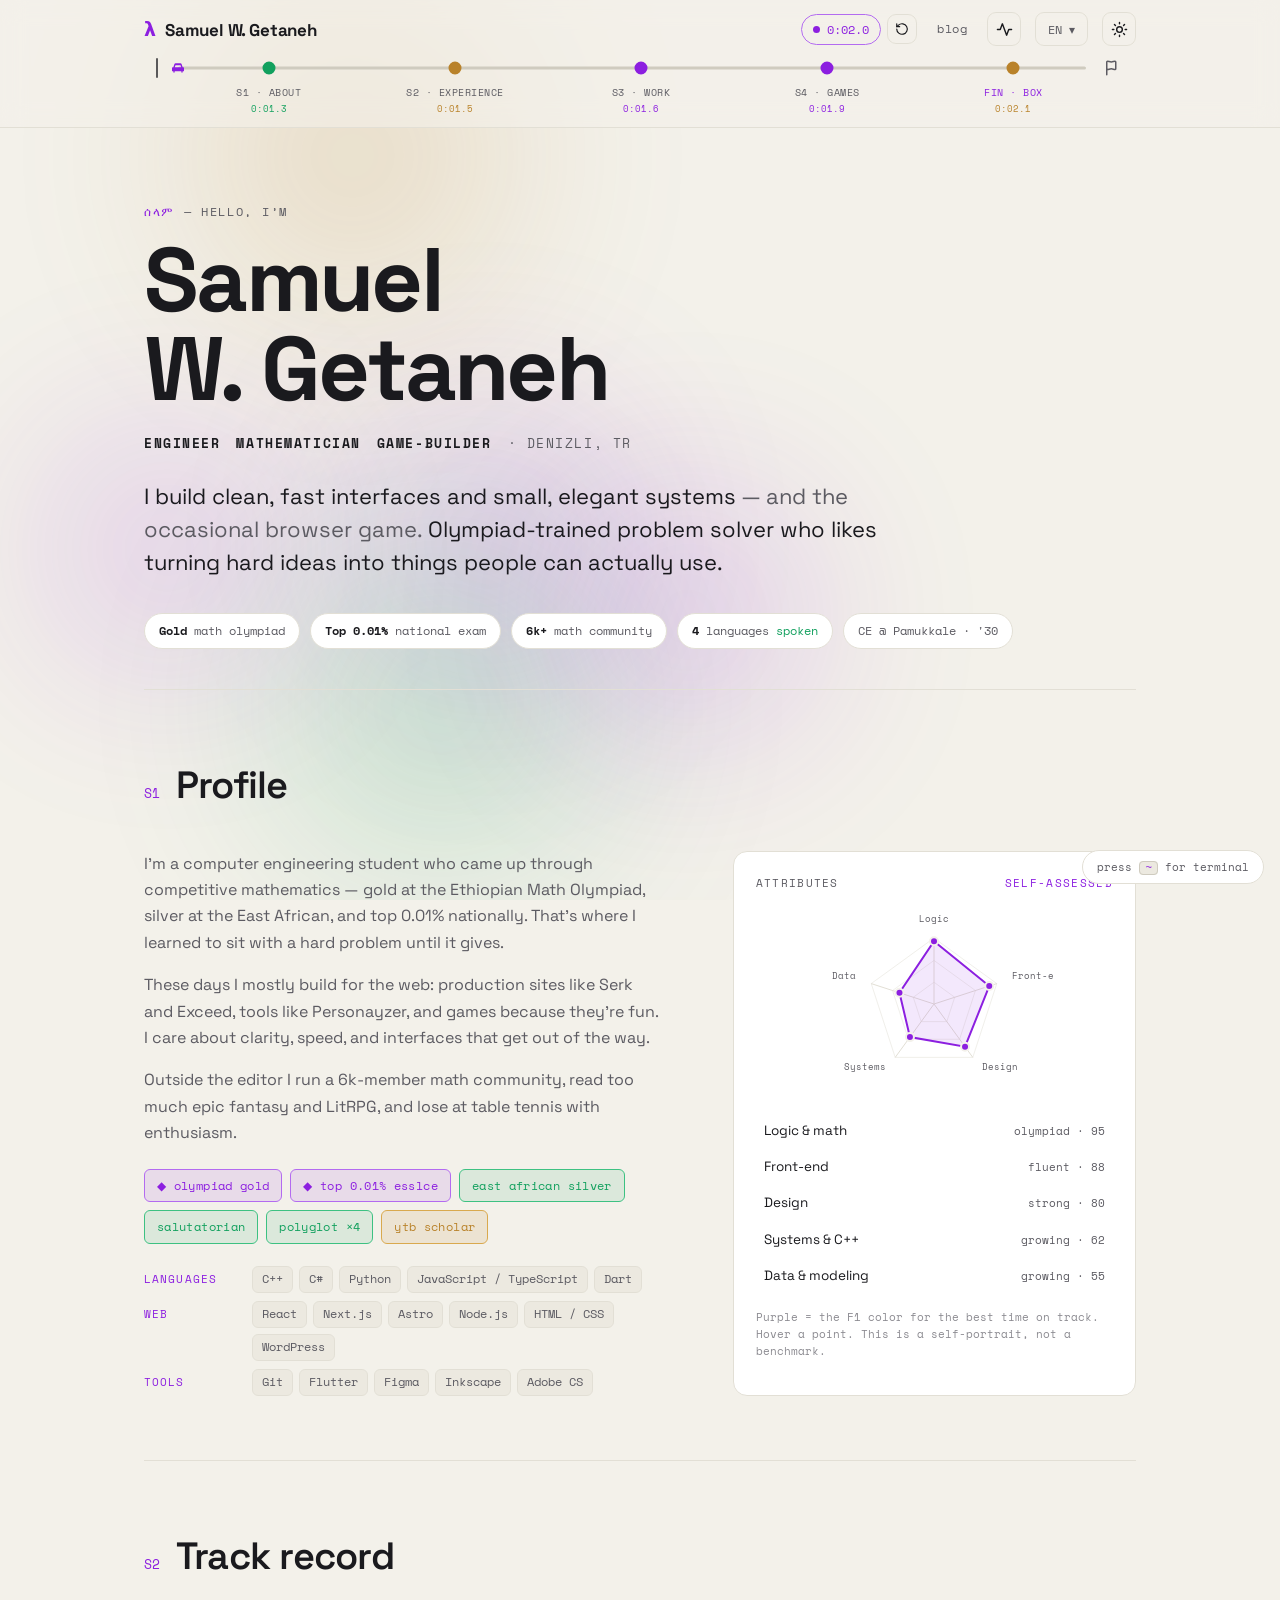
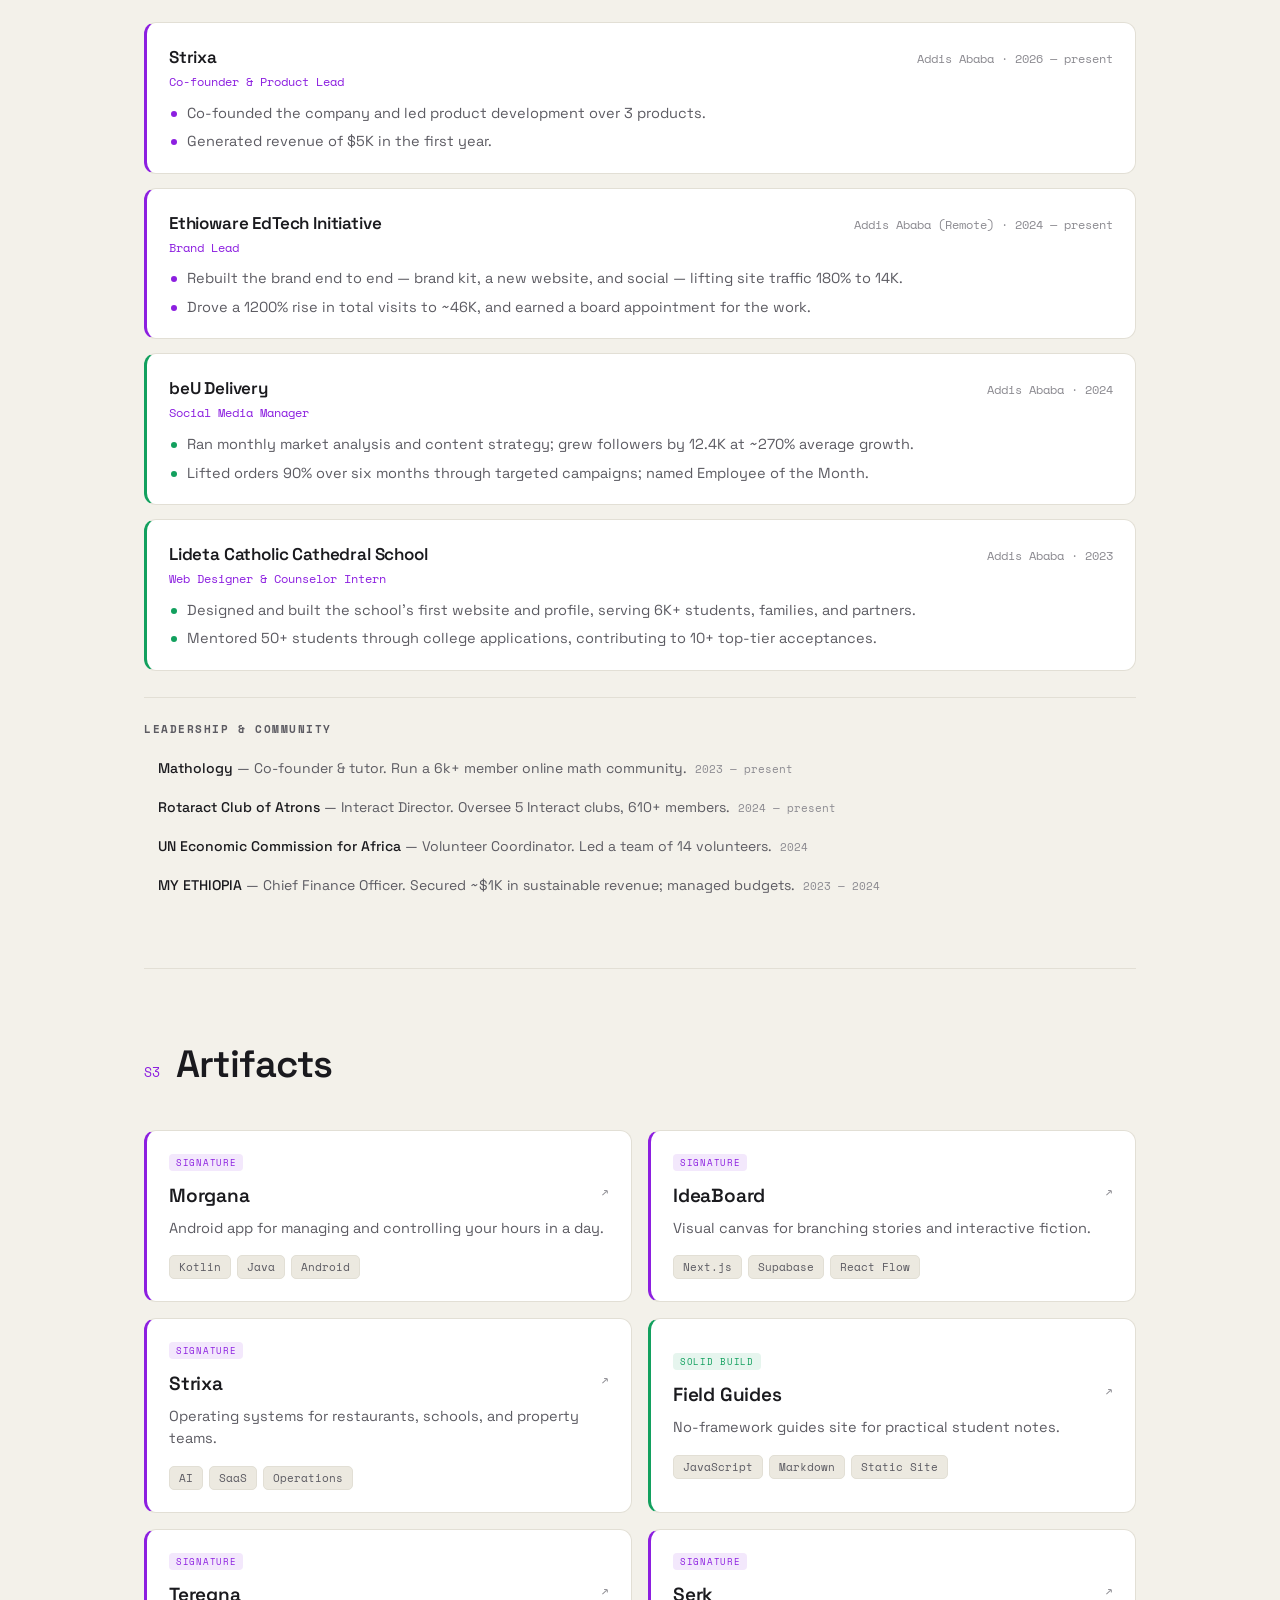
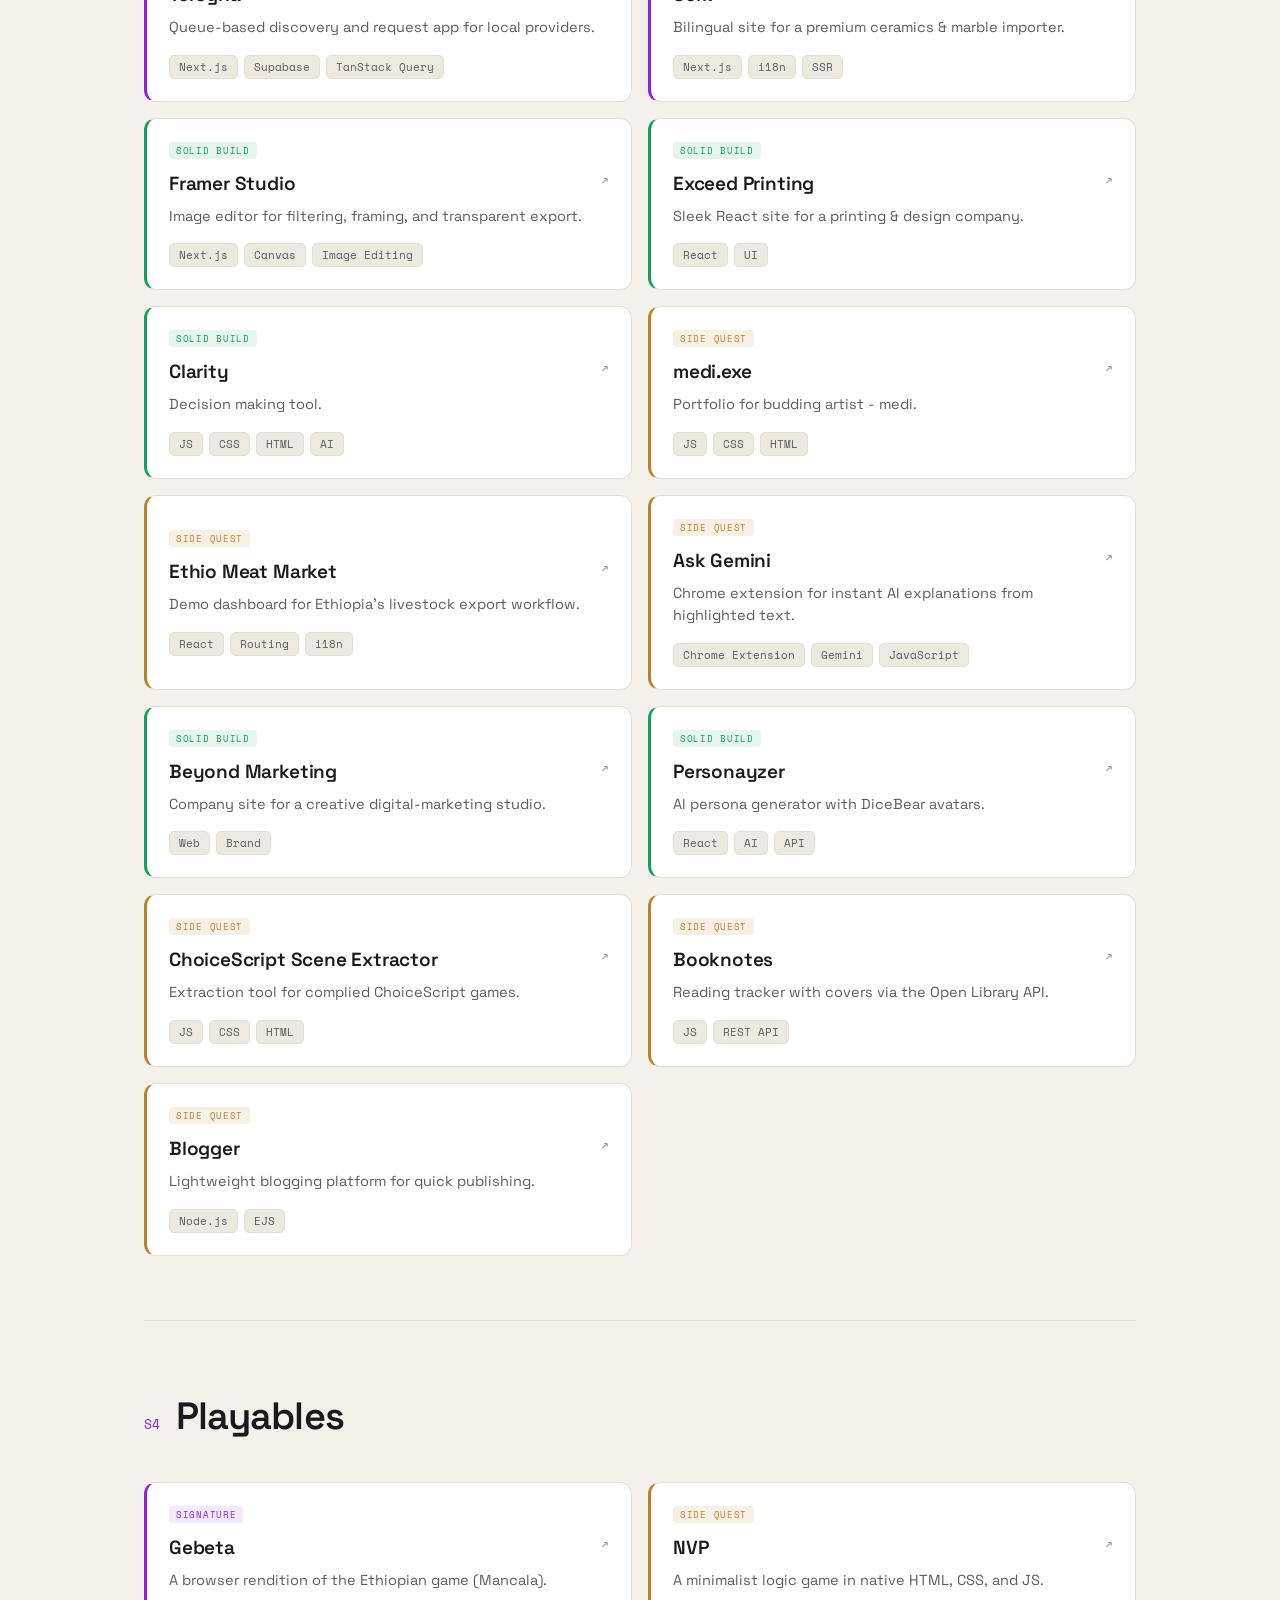
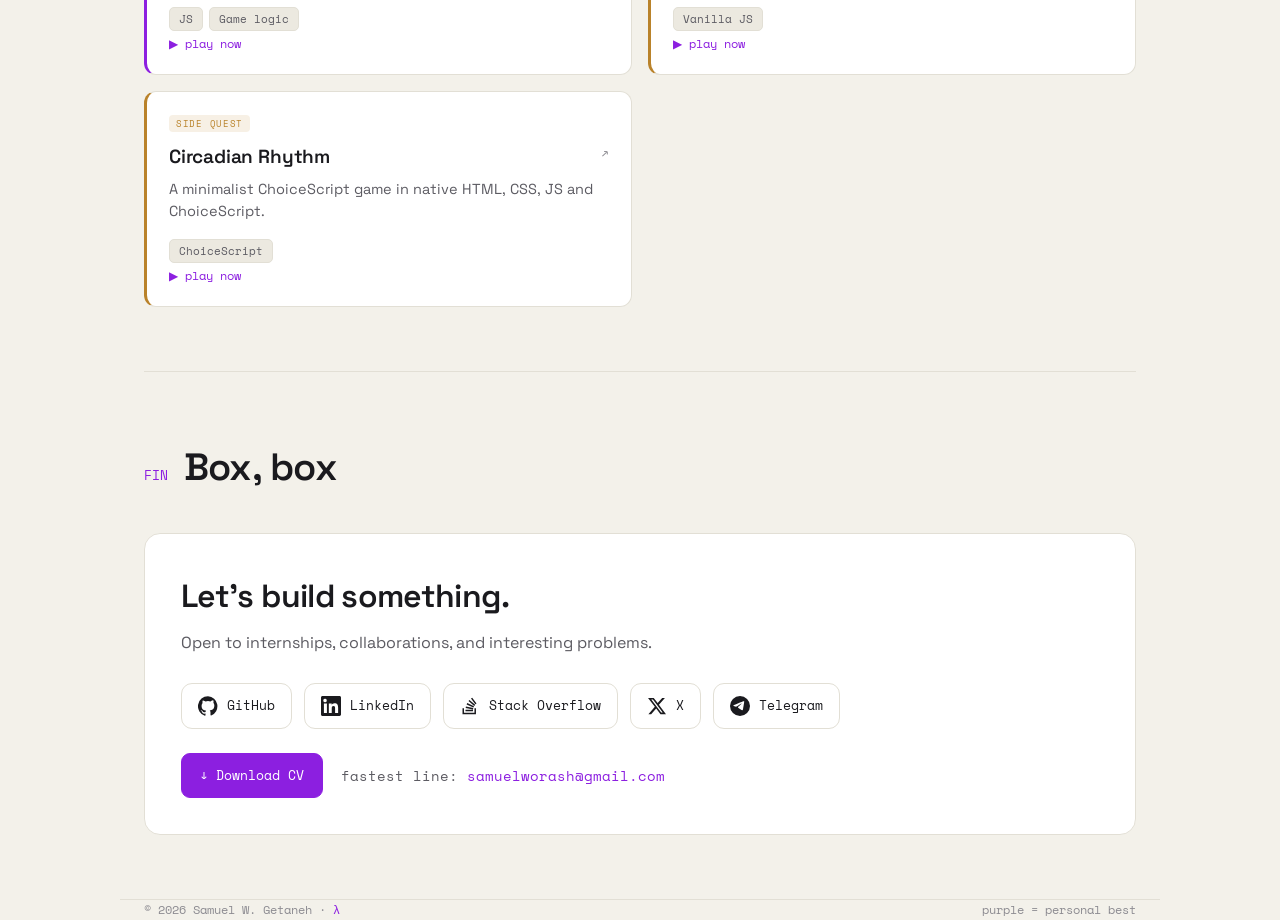
==== commit 0b23bbc8: "deploy: kmab5/f1-portfolio@8745a0156cf83a1a07a4898a8498ebcd800861d4" ====
--- a/index.html
+++ b/index.html
@@ -29,4 +29,4 @@
     wire('langDropdown', 'langToggle');
     wire('navMenu', 'navMenuBtn');
   })();
-</script> <main class="wrap"> <section id="start" class="hero" style="border-top:0"> <div class="greet rv"><span class="eyebrow"><span class="am">ሰላም</span> — hello, i’m</span></div> <h1 class="name rv">Samuel<br>W. Getaneh</h1> <div class="role rv"> <span><b>Engineer</b></span><span><b>Mathematician</b></span><span><b>Game-builder</b></span> <span>· Denizli, TR</span> </div> <p class="lede rv">I build clean, fast interfaces and small, elegant systems<span class="q"> — and the occasional browser game.</span> Olympiad-trained problem solver who likes turning hard ideas into things people can actually use.</p> <div class="timing rv"> <span class="chip"> <b>Gold</b> math olympiad  </span><span class="chip"> <b>Top 0.01%</b> national exam  </span><span class="chip"> <b>6k+</b> math community  </span><span class="chip"> <b>4</b> languages <span class="u">spoken</span> </span><span class="chip mono"> CE @ Pamukkale · &#39;30 </span> </div> </section><section id="about"> <div class="s-head rv"><span class="idx">S1</span><h2>Profile</h2></div> <div class="about-grid"> <div class="bio rv"> <p>I’m a computer engineering student who came up through competitive mathematics — gold at the Ethiopian Math Olympiad, silver at the East African, and top 0.01% nationally. That’s where I learned to sit with a hard problem until it gives.</p> <p>These days I mostly build for the web: production sites like Serk and Exceed, tools like Personayzer, and games because they’re fun. I care about clarity, speed, and interfaces that get out of the way.</p> <p>Outside the editor I run a 6k-member math community, read too much epic fantasy and LitRPG, and lose at table tennis with enthusiasm.</p> <div class="titles"> <span class="pill best">◆ olympiad gold</span><span class="pill best">◆ top 0.01% esslce</span><span class="pill good">east african silver</span><span class="pill good">salutatorian</span><span class="pill good">polyglot ×4</span><span class="pill side">ytb scholar</span> </div> <dl class="toolkit"> <div class="toolkit-row"> <dt>Languages</dt> <dd><span class="skill">C++</span><span class="skill">C#</span><span class="skill">Python</span><span class="skill">JavaScript / TypeScript</span><span class="skill">Dart</span></dd> </div><div class="toolkit-row"> <dt>Web</dt> <dd><span class="skill">React</span><span class="skill">Next.js</span><span class="skill">Astro</span><span class="skill">Node.js</span><span class="skill">HTML / CSS</span><span class="skill">WordPress</span></dd> </div><div class="toolkit-row"> <dt>Tools</dt> <dd><span class="skill">Git</span><span class="skill">Flutter</span><span class="skill">Figma</span><span class="skill">Inkscape</span><span class="skill">Adobe CS</span></dd> </div> </dl> </div> <aside class="panel rv" aria-label="attributes"> <div class="panel-h"><span>attributes</span><span class="pb">self-assessed</span></div> <div class="radar-wrap"> <svg id="radar" viewBox="0 0 240 200" width="240" height="200" role="img" aria-label="Attribute radar chart"> <polygon class="radar-grid" points="120,78.22 140.71401092490845,93.26960986251365 132.80196279493006,117.62039013748635 107.19803720506994,117.62039013748635 99.28598907509155,93.26960986251365"></polygon><polygon class="radar-grid" points="120,56.44 161.4280218498169,86.5392197250273 145.60392558986013,135.2407802749727 94.39607441013987,135.2407802749727 78.5719781501831,86.5392197250273"></polygon><polygon class="radar-grid" points="120,34 182.76973007548014,79.60487837125348 158.79382665130322,153.39512162874652 81.20617334869678,153.39512162874652 57.23026992451986,79.60487837125348"></polygon> <line class="radar-axis" x1="120" y1="100" x2="120" y2="34"></line><line class="radar-axis" x1="120" y1="100" x2="182.76973007548014" y2="79.60487837125348"></line><line class="radar-axis" x1="120" y1="100" x2="158.79382665130322" y2="153.39512162874652"></line><line class="radar-axis" x1="120" y1="100" x2="81.20617334869678" y2="153.39512162874652"></line><line class="radar-axis" x1="120" y1="100" x2="57.23026992451986" y2="79.60487837125348"></line> <polygon class="radar-poly" id="rpoly" points="120,37.3 175.23736246642252,82.05229296670305 151.03506132104258,142.7160973029972 95.947827476192,133.10497540982286 85.47664845848593,88.78268310418942"></polygon> <circle class="radar-vtx" data-i="0" cx="120" cy="37.3" r="4"></circle><circle class="radar-vtx" data-i="1" cx="175.23736246642252" cy="82.05229296670305" r="4"></circle><circle class="radar-vtx" data-i="2" cx="151.03506132104258" cy="142.7160973029972" r="4"></circle><circle class="radar-vtx" data-i="3" cx="95.947827476192" cy="133.10497540982286" r="4"></circle><circle class="radar-vtx" data-i="4" cx="85.47664845848593" cy="88.78268310418942" r="4"></circle> <text class="radar-lbl" data-i="0" x="120" y="18" text-anchor="middle">Logic</text><text class="radar-lbl" data-i="1" x="197.9866343362026" y="74.66060646125432" text-anchor="start">Front-end</text><text class="radar-lbl" data-i="2" x="168.1983906879828" y="166.3393935387457" text-anchor="start">Design</text><text class="radar-lbl" data-i="3" x="71.8016093120172" y="166.3393935387457" text-anchor="end">Systems</text><text class="radar-lbl" data-i="4" x="42.0133656637974" y="74.66060646125432" text-anchor="end">Data</text> </svg> </div> <div class="attr-list" id="attr-list"> <div class="attr-item" data-i="0"><span>Logic &amp; math</span><span class="lv">olympiad · 95</span></div><div class="attr-item" data-i="1"><span>Front-end</span><span class="lv">fluent · 88</span></div><div class="attr-item" data-i="2"><span>Design</span><span class="lv">strong · 80</span></div><div class="attr-item" data-i="3"><span>Systems &amp; C++</span><span class="lv">growing · 62</span></div><div class="attr-item" data-i="4"><span>Data &amp; modeling</span><span class="lv">growing · 55</span></div> </div> <p class="note">Purple = the F1 color for the best time on track. Hover a point. This is a self-portrait, not a benchmark.</p> </aside> </div> </section><section id="experience"> <div class="s-head rv"><span class="idx">S2</span><h2>Track record</h2></div> <div class="xp-list"> <article class="xp-item rv best"> <div class="xp-head"> <div class="xp-title"><span class="xp-org">Strixa</span><span class="xp-role">Co-founder &amp; Product Lead</span></div> <div class="xp-meta">Addis Ababa · 2026 — present</div> </div> <ul class="xp-points"> <li>Co-founded the company and led product development over 3 products.</li><li>Generated revenue of $5K in the first year.</li> </ul> </article><article class="xp-item rv best"> <div class="xp-head"> <div class="xp-title"><span class="xp-org">Ethioware EdTech Initiative</span><span class="xp-role">Brand Lead</span></div> <div class="xp-meta">Addis Ababa (Remote) · 2024 — present</div> </div> <ul class="xp-points"> <li>Rebuilt the brand end to end — brand kit, a new website, and social — lifting site traffic 180% to 14K.</li><li>Drove a 1200% rise in total visits to ~46K, and earned a board appointment for the work.</li> </ul> </article><article class="xp-item rv good"> <div class="xp-head"> <div class="xp-title"><span class="xp-org">beU Delivery</span><span class="xp-role">Social Media Manager</span></div> <div class="xp-meta">Addis Ababa · 2024</div> </div> <ul class="xp-points"> <li>Ran monthly market analysis and content strategy; grew followers by 12.4K at ~270% average growth.</li><li>Lifted orders 90% over six months through targeted campaigns; named Employee of the Month.</li> </ul> </article><article class="xp-item rv good"> <div class="xp-head"> <div class="xp-title"><span class="xp-org">Lideta Catholic Cathedral School</span><span class="xp-role">Web Designer &amp; Counselor Intern</span></div> <div class="xp-meta">Addis Ababa · 2023</div> </div> <ul class="xp-points"> <li>Designed and built the school’s first website and profile, serving 6K+ students, families, and partners.</li><li>Mentored 50+ students through college applications, contributing to 10+ top-tier acceptances.</li> </ul> </article> </div> <div class="lead-block rv"> <h3 class="lead-h">Leadership &amp; community</h3> <ul class="lead-list"> <li class="lead-item"> <span class="lead-org">Mathology</span> — Co-founder &amp; tutor. Run a 6k+ member online math community. <span class="lead-period">2023 — present</span> </li><li class="lead-item"> <span class="lead-org">Rotaract Club of Atrons</span> — Interact Director. Oversee 5 Interact clubs, 610+ members. <span class="lead-period">2024 — present</span> </li><li class="lead-item"> <span class="lead-org">UN Economic Commission for Africa</span> — Volunteer Coordinator. Led a team of 14 volunteers. <span class="lead-period">2024</span> </li><li class="lead-item"> <span class="lead-org">MY ETHIOPIA</span> — Chief Finance Officer. Secured ~$1K in sustainable revenue; managed budgets. <span class="lead-period">2023 — 2024</span> </li> </ul> </div> </section><section id="work"> <div class="s-head rv"><span class="idx">S3</span><h2>Artifacts</h2></div> <div class="grid"> <button class="card best rv" data-name="Teregna" data-tier="best" data-tierlabel="signature" data-role="Full build" data-year="2026" data-long="Receiver app and provider portal for finding businesses, sending requests, and tracking queue position in real time, with a separate backend contract and docs repo." data-tags="Next.js,Supabase,TanStack Query" data-live="https://teregna-web.vercel.app" data-repo="https://github.com/kmab5/teregna-web" data-playable> <span class="tier-tag best">signature</span> <div class="ctop"><h3>Teregna</h3><span class="arrow">↗</span></div> <p>Queue-based discovery and request app for local providers.</p> <div class="stack"><span class="tag">Next.js</span><span class="tag">Supabase</span><span class="tag">TanStack Query</span></div>  </button><button class="card best rv" data-name="IdeaBoard" data-tier="best" data-tierlabel="signature" data-role="Full build" data-year="2026" data-long="Infinite canvas for story notes, choices, variables, sketches, and connections so branching narratives stay visible instead of trapped in your head." data-tags="Next.js,Supabase,React Flow" data-live="https://ideaboard-cs.vercel.app" data-repo="https://github.com/kmab5/ideaboard" data-playable> <span class="tier-tag best">signature</span> <div class="ctop"><h3>IdeaBoard</h3><span class="arrow">↗</span></div> <p>Visual canvas for branching stories and interactive fiction.</p> <div class="stack"><span class="tag">Next.js</span><span class="tag">Supabase</span><span class="tag">React Flow</span></div>  </button><button class="card best rv" data-name="Strixa" data-tier="best" data-tierlabel="signature" data-role="Design + build" data-year="2026" data-long="Domain-specific operating systems for businesses that never fully close, with one record per domain and an AI layer that answers only from their own data." data-tags="AI,SaaS,Operations" data-live="https://strixa.org" data-repo data-playable> <span class="tier-tag best">signature</span> <div class="ctop"><h3>Strixa</h3><span class="arrow">↗</span></div> <p>Operating systems for restaurants, schools, and property teams.</p> <div class="stack"><span class="tag">AI</span><span class="tag">SaaS</span><span class="tag">Operations</span></div>  </button><button class="card best rv" data-name="Serk" data-tier="best" data-tierlabel="signature" data-role="Design + build" data-year="2026" data-long="A production Next.js site with English/Amharic localization, server-side rendering, and a catalog-request flow. Built end to end — brand, UI, and front-end." data-tags="Next.js,i18n,SSR" data-live="https://serk.com.et" data-repo data-playable> <span class="tier-tag best">signature</span> <div class="ctop"><h3>Serk</h3><span class="arrow">↗</span></div> <p>Bilingual site for a premium ceramics &amp; marble importer.</p> <div class="stack"><span class="tag">Next.js</span><span class="tag">i18n</span><span class="tag">SSR</span></div>  </button><button class="card good rv" data-name="Field Guides" data-tier="good" data-tierlabel="solid build" data-role="Full build" data-year="2026" data-long="Static client-rendered guide site for publishing informal and formal Markdown guides, including the yatay geçiş field guide and ChoiceScript reference." data-tags="JavaScript,Markdown,Static Site" data-live="https://kmab5.github.io/field-guides" data-repo="https://github.com/kmab5/field-guides" data-playable> <span class="tier-tag good">solid build</span> <div class="ctop"><h3>Field Guides</h3><span class="arrow">↗</span></div> <p>No-framework guides site for practical student notes.</p> <div class="stack"><span class="tag">JavaScript</span><span class="tag">Markdown</span><span class="tag">Static Site</span></div>  </button><button class="card good rv" data-name="Framer Studio" data-tier="good" data-tierlabel="solid build" data-role="Full build" data-year="2025" data-long="Upload an image, adjust filters and framing, then export a transparent PNG that matches the live preview exactly." data-tags="Next.js,Canvas,Image Editing" data-live="https://framer-studio.vercel.app" data-repo="https://github.com/kmab5/framer-studio" data-playable> <span class="tier-tag good">solid build</span> <div class="ctop"><h3>Framer Studio</h3><span class="arrow">↗</span></div> <p>Image editor for filtering, framing, and transparent export.</p> <div class="stack"><span class="tag">Next.js</span><span class="tag">Canvas</span><span class="tag">Image Editing</span></div>  </button><button class="card good rv" data-name="Beyond Marketing" data-tier="good" data-tierlabel="solid build" data-role="Design + build" data-year="2024" data-long="Brand-forward marketing site with strong visual identity and clear service storytelling." data-tags="Web,Brand" data-live="https://kmab5.github.io/beyond/" data-repo data-playable> <span class="tier-tag good">solid build</span> <div class="ctop"><h3>Beyond Marketing</h3><span class="arrow">↗</span></div> <p>Company site for a creative digital-marketing studio.</p> <div class="stack"><span class="tag">Web</span><span class="tag">Brand</span></div>  </button><button class="card good rv" data-name="Exceed Printing" data-tier="good" data-tierlabel="solid build" data-role="Front-end" data-year="2025" data-long="A modern, responsive marketing site with a clean component system and smooth interactions." data-tags="React,UI" data-live="https://exceed-chi.vercel.app/" data-repo data-playable> <span class="tier-tag good">solid build</span> <div class="ctop"><h3>Exceed Printing</h3><span class="arrow">↗</span></div> <p>Sleek React site for a printing &amp; design company.</p> <div class="stack"><span class="tag">React</span><span class="tag">UI</span></div>  </button><button class="card side rv" data-name="Ask Gemini" data-tier="side" data-tierlabel="side quest" data-role="Full build" data-year="2026" data-long="A privacy-conscious Chrome extension that shows a floating button over selected text, lets you choose a Gemini model, and returns short direct answers." data-tags="Chrome Extension,Gemini,JavaScript" data-live="https://kmab5.github.io/ask-gemini" data-repo="https://github.com/kmab5/ask-gemini" data-playable> <span class="tier-tag side">side quest</span> <div class="ctop"><h3>Ask Gemini</h3><span class="arrow">↗</span></div> <p>Chrome extension for instant AI explanations from highlighted text.</p> <div class="stack"><span class="tag">Chrome Extension</span><span class="tag">Gemini</span><span class="tag">JavaScript</span></div>  </button><button class="card good rv" data-name="Clarity" data-tier="good" data-tierlabel="solid build" data-role="Full build" data-year="2025" data-long="Ask a simple question that has been troubling you and using AI generated penetrating questions, helps you reach decision in one minute." data-tags="JS,CSS,HTML,AI" data-live="https://clarity-psi-three.vercel.app/" data-repo data-playable> <span class="tier-tag good">solid build</span> <div class="ctop"><h3>Clarity</h3><span class="arrow">↗</span></div> <p>Decision making tool.</p> <div class="stack"><span class="tag">JS</span><span class="tag">CSS</span><span class="tag">HTML</span><span class="tag">AI</span></div>  </button><button class="card side rv" data-name="Ethio Meat Market" data-tier="side" data-tierlabel="side quest" data-role="Front-end" data-year="2025" data-long="A React dashboard prototype for suppliers, exporters, abattoirs, airlines, and regulators, with multilingual UI, sample analytics, and role-based screens." data-tags="React,Routing,i18n" data-live="https://kmab5.github.io/ethio-meat-market" data-repo="https://github.com/kmab5/ethio-meat-market" data-playable> <span class="tier-tag side">side quest</span> <div class="ctop"><h3>Ethio Meat Market</h3><span class="arrow">↗</span></div> <p>Demo dashboard for Ethiopia&#39;s livestock export workflow.</p> <div class="stack"><span class="tag">React</span><span class="tag">Routing</span><span class="tag">i18n</span></div>  </button><button class="card side rv" data-name="medi.exe" data-tier="side" data-tierlabel="side quest" data-role="Full build" data-year="2025" data-long="Designed and implemented artist portfolio website for a budding artist. Check her out!" data-tags="JS,CSS,HTML" data-live="https://medi-exe.vercel.app/" data-repo data-playable> <span class="tier-tag side">side quest</span> <div class="ctop"><h3>medi.exe</h3><span class="arrow">↗</span></div> <p>Portfolio for budding artist - medi.</p> <div class="stack"><span class="tag">JS</span><span class="tag">CSS</span><span class="tag">HTML</span></div>  </button><button class="card side rv" data-name="ChoiceScript Scene Extractor" data-tier="side" data-tierlabel="side quest" data-role="Full build" data-year="2024" data-long="Uploads and extracts all the scene files inside a compiled index.html file of a compiled ChoiceScript game, downloads all of them in zip format." data-tags="JS,CSS,HTML" data-live="https://kmab5.github.io/choicescript-scene-extractor/" data-repo data-playable> <span class="tier-tag side">side quest</span> <div class="ctop"><h3>ChoiceScript Scene Extractor</h3><span class="arrow">↗</span></div> <p>Extraction tool for complied ChoiceScript games.</p> <div class="stack"><span class="tag">JS</span><span class="tag">CSS</span><span class="tag">HTML</span></div>  </button><button class="card good rv" data-name="Personayzer" data-tier="good" data-tierlabel="solid build" data-role="Full build" data-year="2024" data-long="Generates creative personas with matching avatars for identity building. A small, fun tool exploring generative UX." data-tags="React,AI,API" data-live="https://peronayzer.onrender.com/" data-repo data-playable> <span class="tier-tag good">solid build</span> <div class="ctop"><h3>Personayzer</h3><span class="arrow">↗</span></div> <p>AI persona generator with DiceBear avatars.</p> <div class="stack"><span class="tag">React</span><span class="tag">AI</span><span class="tag">API</span></div>  </button><button class="card side rv" data-name="Booknotes" data-tier="side" data-tierlabel="side quest" data-role="Full build" data-year="2024" data-long="A personal library and reading-notes tracker that pulls book covers and metadata from the Open Library API." data-tags="JS,REST API" data-live data-repo="https://github.com/kmab5/booknotes.ang" data-playable> <span class="tier-tag side">side quest</span> <div class="ctop"><h3>Booknotes</h3><span class="arrow">↗</span></div> <p>Reading tracker with covers via the Open Library API.</p> <div class="stack"><span class="tag">JS</span><span class="tag">REST API</span></div>  </button><button class="card side rv" data-name="Blogger" data-tier="side" data-tierlabel="side quest" data-role="Full build" data-year="2024" data-long="A minimal blogging platform built with Node.js and EJS templating for fast content publishing." data-tags="Node.js,EJS" data-live data-repo="https://github.com/kmab5/blogger.ang" data-playable> <span class="tier-tag side">side quest</span> <div class="ctop"><h3>Blogger</h3><span class="arrow">↗</span></div> <p>Lightweight blogging platform for quick publishing.</p> <div class="stack"><span class="tag">Node.js</span><span class="tag">EJS</span></div>  </button><button class="card best rv" data-name="Morgana" data-tier="best" data-tierlabel="signature" data-role="Full build" data-year="2026" data-long="An Android native productivity application used for tracking how you spend your hours in the day." data-tags="Kotlin,Java,Android" data-live data-repo="https://github.com/kmab5/morgana" data-playable> <span class="tier-tag best">signature</span> <div class="ctop"><h3>Morgana</h3><span class="arrow">↗</span></div> <p>Android app for managing and controlling your hours in a day.</p> <div class="stack"><span class="tag">Kotlin</span><span class="tag">Java</span><span class="tag">Android</span></div>  </button> </div> </section><section id="games"> <div class="s-head rv"><span class="idx">S4</span><h2>Playables</h2></div> <div class="grid"> <button class="card best rv" data-name="Gebeta" data-tier="best" data-tierlabel="signature" data-role="Full build" data-year="2024" data-long="A faithful, playable version of the traditional Ethiopian board game — rules engine, turn logic, and a clean interactive board, all in the browser." data-tags="JS,Game logic" data-live="https://gebeta-kmab.vercel.app/" data-repo data-playable="1"> <span class="tier-tag best">signature</span> <div class="ctop"><h3>Gebeta</h3><span class="arrow">↗</span></div> <p>A browser rendition of the Ethiopian game (Mancala).</p> <div class="stack"><span class="tag">JS</span><span class="tag">Game logic</span></div> <span class="play">▶ play now</span> </button><button class="card side rv" data-name="NVP" data-tier="side" data-tierlabel="side quest" data-role="Full build" data-year="2023" data-long="A small, snappy logic puzzle built with zero dependencies — a study in doing more with vanilla web tech." data-tags="Vanilla JS" data-live="https://nvp-kmab.vercel.app/" data-repo="https://github.com/kmab5/nvp" data-playable="1"> <span class="tier-tag side">side quest</span> <div class="ctop"><h3>NVP</h3><span class="arrow">↗</span></div> <p>A minimalist logic game in native HTML, CSS, and JS.</p> <div class="stack"><span class="tag">Vanilla JS</span></div> <span class="play">▶ play now</span> </button><button class="card side rv" data-name="Circadian Rhythm" data-tier="side" data-tierlabel="side quest" data-role="Full build" data-year="2024" data-long="A small, short interactive fiction about our bodies circadian rhythm written in ChoiceScript." data-tags="ChoiceScript" data-live="https://kmab5.github.io/circadia-cs/" data-repo data-playable="1"> <span class="tier-tag side">side quest</span> <div class="ctop"><h3>Circadian Rhythm</h3><span class="arrow">↗</span></div> <p>A minimalist ChoiceScript game in native HTML, CSS, JS and ChoiceScript.</p> <div class="stack"><span class="tag">ChoiceScript</span></div> <span class="play">▶ play now</span> </button> </div> </section><section id="contact"> <div class="s-head rv"><span class="idx">FIN</span><h2>Box, box</h2></div> <div class="box rv"> <div class="lead">Let’s build something.</div> <p class="sub">Open to internships, collaborations, and interesting problems.</p> <div class="socials"> <a class="soc" href="https://github.com/kmab5" target="_blank" rel="noopener" aria-label="GitHub"> <svg viewBox="0 0 24 24"><path d="M12 .3a12 12 0 0 0-3.8 23.4c.6.1.8-.3.8-.6v-2c-3.3.7-4-1.6-4-1.6-.6-1.4-1.3-1.8-1.3-1.8-1.1-.7 0-.7 0-.7 1.2 0 1.8 1.2 1.8 1.2 1.1 1.8 2.8 1.3 3.5 1 .1-.8.4-1.3.8-1.6-2.7-.3-5.5-1.3-5.5-5.9 0-1.3.5-2.4 1.2-3.2 0-.3-.5-1.5.2-3.2 0 0 1-.3 3.3 1.2a11.5 11.5 0 0 1 6 0C17.3 4.7 18.3 5 18.3 5c.7 1.7.2 2.9.1 3.2.8.8 1.2 1.9 1.2 3.2 0 4.6-2.8 5.6-5.5 5.9.5.3.9 1 .9 2.2v3.3c0 .3.2.7.8.6A12 12 0 0 0 12 .3"/></svg> <span class="soc-name">GitHub</span> </a><a class="soc" href="https://linkedin.com/in/samuel-worash-getaneh" target="_blank" rel="noopener" aria-label="LinkedIn"> <svg viewBox="0 0 24 24"><path d="M20.4 20.5h-3.5v-5.6c0-1.3 0-3-1.9-3s-2.1 1.4-2.1 2.9v5.7H9.4V9h3.4v1.6h.05c.5-.9 1.6-1.9 3.4-1.9 3.6 0 4.3 2.4 4.3 5.5v6.3zM5.3 7.4a2.1 2.1 0 1 1 0-4.1 2.1 2.1 0 0 1 0 4.1zM7.1 20.5H3.5V9h3.6v11.5zM22.2 0H1.8C.8 0 0 .8 0 1.7v20.5C0 23.2.8 24 1.8 24h20.4c1 0 1.8-.8 1.8-1.7V1.7C24 .8 23.2 0 22.2 0z"/></svg> <span class="soc-name">LinkedIn</span> </a><a class="soc" href="https://stackoverflow.com/users/23514684/kmab" target="_blank" rel="noopener" aria-label="Stack Overflow"> <svg viewBox="0 0 24 24"><path d="M17.36 20.2v-5.38h1.79V22H3v-7.18h1.79v5.38zM6.77 14.32l.37-1.75 8.79 1.85-.37 1.75zm1.16-4.2l.76-1.61 8.14 3.79-.76 1.62zm2.26-3.99l1.15-1.38 6.9 5.76-1.15 1.37zM14.64 2l5.18 6.98-1.44 1.06L13.2 3.06zM6.59 18.41v-1.79h8.98v1.79z"/></svg> <span class="soc-name">Stack Overflow</span> </a><a class="soc" href="https://twitter.com/kmab_5" target="_blank" rel="noopener" aria-label="X"> <svg viewBox="0 0 24 24"><path d="M18.2 2.25h3.3l-7.2 8.26 8.5 11.24H16.2l-5.2-6.82L4.99 21.75H1.68l7.73-8.84L1.25 2.25H8.1l4.7 6.23zM17 19.77h1.83L7.08 4.13H5.12z"/></svg> <span class="soc-name">X</span> </a><a class="soc" href="https://t.me/kmab_5" target="_blank" rel="noopener" aria-label="Telegram"> <svg viewBox="0 0 24 24"><path d="M12 0A12 12 0 1 0 12 24 12 12 0 0 0 12 0zm5 7.2c-.2 1.9-1 6.5-1.4 8.6-.2.9-.5 1.2-.8 1.2-.7.1-1.2-.4-1.9-.9l-2.7-1.8c-1.2-.8-.4-1.2.3-1.9.2-.2 3.2-3 3.3-3.2 0-.1 0-.2-.1-.2-.1-.1-.2 0-.2 0l-5 3.3c-.5.3-.9.5-1.3.5-.4 0-1.3-.2-1.9-.5-.7-.2-1.3-.4-1.3-.8 0-.2.3-.4.9-.7 3.5-1.5 5.8-2.5 7-3 3.3-1.4 4-1.6 4.5-1.6.1 0 .3 0 .5.1.1.1.1.2.2.5z"/></svg> <span class="soc-name">Telegram</span> </a> </div> <div class="cta-row"> <a class="btn primary" href="/samuel-getaneh-cv.pdf" target="_blank" rel="noopener">↓ Download CV</a> <span class="em">fastest line: <a href="mailto:samuelworash@gmail.com">samuelworash@gmail.com</a></span> </div> </div> </section> </main> <footer class="wrap"> <span>© 2026 Samuel W. Getaneh · <span class="lam" id="footLam" style="cursor:pointer" title="click me">λ</span></span> <span>purple = personal best</span> </footer> <div class="modal" id="modal" role="dialog" aria-modal="true" aria-labelledby="m-title"> <div class="mcard" id="mcard"> <div class="mtop"><h3 id="m-title"></h3><button class="mclose" id="mClose" aria-label="Close">✕</button></div> <div class="mmeta" id="m-meta"></div> <p class="long" id="m-long"></p> <div class="stack" id="m-stack"></div> <div class="mactions" id="m-actions"></div> </div> </div> <button class="term-hint" id="termHint" aria-label="Open terminal">press <kbd>~</kbd> for terminal</button> <div class="term-overlay" id="termOverlay" role="dialog" aria-label="Terminal" aria-modal="true"> <div class="term"> <div class="term-bar"> <span class="dot" style="background:#ff5f56"></span><span class="dot" style="background:#ffbd2e"></span><span class="dot" style="background:#27c93f"></span> <span style="margin-left:8px">samuel@portfolio — type <b style="color:var(--best)">help</b> · esc to close</span> </div> <div class="term-body" id="termBody"></div> <div class="term-in"><span class="p">$</span><input id="termInput" autocomplete="off" spellcheck="false" aria-label="Terminal input"></div> </div> </div> <script type="application/json" id="site-data">{"locale":"en","facts":["I once solved a competition geometry problem three different ways just to be sure.","Amharic is my first language; I also get by in Turkish and Arabic.","I run a 6,000-member online math community.","Gebeta is one of the oldest known board games — I rebuilt it for the browser.","I read far more LitRPG than is strictly reasonable.","The λ is here because a clean abstraction is the most satisfying thing in code."],"commands":{"coffee":"brewing… this whole portfolio runs on it.","ethiopia":"ሰላም — proudly from Addis Ababa.","motto":"make hard things usable."},"email":"samuelworash@gmail.com","ui":{"play":"play now","visit":"visit live","source":"view source"},"work":[{"name":"Ask Gemini","live":"https://kmab5.github.io/ask-gemini","repo":"https://github.com/kmab5/ask-gemini"},{"name":"Beyond Marketing","live":"https://kmab5.github.io/beyond/","repo":""},{"name":"Blogger","live":"","repo":"https://github.com/kmab5/blogger.ang"},{"name":"Booknotes","live":"","repo":"https://github.com/kmab5/booknotes.ang"},{"name":"Clarity","live":"https://clarity-psi-three.vercel.app/","repo":""},{"name":"ChoiceScript Scene Extractor","live":"https://kmab5.github.io/choicescript-scene-extractor/","repo":""},{"name":"Ethio Meat Market","live":"https://kmab5.github.io/ethio-meat-market","repo":"https://github.com/kmab5/ethio-meat-market"},{"name":"Exceed Printing","live":"https://exceed-chi.vercel.app/","repo":""},{"name":"Field Guides","live":"https://kmab5.github.io/field-guides","repo":"https://github.com/kmab5/field-guides"},{"name":"Framer Studio","live":"https://framer-studio.vercel.app","repo":"https://github.com/kmab5/framer-studio"},{"name":"IdeaBoard","live":"https://ideaboard-cs.vercel.app","repo":"https://github.com/kmab5/ideaboard"},{"name":"medi.exe","live":"https://medi-exe.vercel.app/","repo":""},{"name":"Morgana","live":"","repo":"https://github.com/kmab5/morgana"},{"name":"Personayzer","live":"https://peronayzer.onrender.com/","repo":""},{"name":"Serk","live":"https://serk.com.et","repo":""},{"name":"Strixa","live":"https://strixa.org","repo":""},{"name":"Teregna","live":"https://teregna-web.vercel.app","repo":"https://github.com/kmab5/teregna-web"}],"games":[{"name":"Circadian Rhythm","live":"https://kmab5.github.io/circadia-cs/","repo":""},{"name":"Gebeta","live":"https://gebeta-kmab.vercel.app/","repo":""},{"name":"NVP","live":"https://nvp-kmab.vercel.app/","repo":"https://github.com/kmab5/nvp"}]}</script><script type="module" src="/_astro/Base.astro_astro_type_script_index_0_lang.CitBwf-q.js"></script></body> </html>+</script> <main class="wrap"> <section id="start" class="hero" style="border-top:0"> <div class="greet rv"><span class="eyebrow"><span class="am">ሰላም</span> — hello, i’m</span></div> <h1 class="name rv">Samuel<br>W. Getaneh</h1> <div class="role rv"> <span><b>Engineer</b></span><span><b>Mathematician</b></span><span><b>Game-builder</b></span> <span>· Denizli, TR</span> </div> <p class="lede rv">I build clean, fast interfaces and small, elegant systems<span class="q"> — and the occasional browser game.</span> Olympiad-trained problem solver who likes turning hard ideas into things people can actually use.</p> <div class="timing rv"> <span class="chip"> <b>Gold</b> math olympiad  </span><span class="chip"> <b>Top 0.01%</b> national exam  </span><span class="chip"> <b>6k+</b> math community  </span><span class="chip"> <b>4</b> languages <span class="u">spoken</span> </span><span class="chip mono"> CE @ Pamukkale · &#39;30 </span> </div> </section><section id="about"> <div class="s-head rv"><span class="idx">S1</span><h2>Profile</h2></div> <div class="about-grid"> <div class="bio rv"> <p>I’m a computer engineering student who came up through competitive mathematics — gold at the Ethiopian Math Olympiad, silver at the East African, and top 0.01% nationally. That’s where I learned to sit with a hard problem until it gives.</p> <p>These days I mostly build for the web: production sites like Serk and Exceed, tools like Personayzer, and games because they’re fun. I care about clarity, speed, and interfaces that get out of the way.</p> <p>Outside the editor I run a 6k-member math community, read too much epic fantasy and LitRPG, and lose at table tennis with enthusiasm.</p> <div class="titles"> <span class="pill best">◆ olympiad gold</span><span class="pill best">◆ top 0.01% esslce</span><span class="pill good">east african silver</span><span class="pill good">salutatorian</span><span class="pill good">polyglot ×4</span><span class="pill side">ytb scholar</span> </div> <dl class="toolkit"> <div class="toolkit-row"> <dt>Languages</dt> <dd><span class="skill">C++</span><span class="skill">C#</span><span class="skill">Python</span><span class="skill">JavaScript / TypeScript</span><span class="skill">Dart</span></dd> </div><div class="toolkit-row"> <dt>Web</dt> <dd><span class="skill">React</span><span class="skill">Next.js</span><span class="skill">Astro</span><span class="skill">Node.js</span><span class="skill">HTML / CSS</span><span class="skill">WordPress</span></dd> </div><div class="toolkit-row"> <dt>Tools</dt> <dd><span class="skill">Git</span><span class="skill">Flutter</span><span class="skill">Figma</span><span class="skill">Inkscape</span><span class="skill">Adobe CS</span></dd> </div> </dl> </div> <aside class="panel rv" aria-label="attributes"> <div class="panel-h"><span>attributes</span><span class="pb">self-assessed</span></div> <div class="radar-wrap"> <svg id="radar" viewBox="0 0 240 200" width="240" height="200" role="img" aria-label="Attribute radar chart"> <polygon class="radar-grid" points="120,78.22 140.71401092490845,93.26960986251365 132.80196279493006,117.62039013748635 107.19803720506994,117.62039013748635 99.28598907509155,93.26960986251365"></polygon><polygon class="radar-grid" points="120,56.44 161.4280218498169,86.5392197250273 145.60392558986013,135.2407802749727 94.39607441013987,135.2407802749727 78.5719781501831,86.5392197250273"></polygon><polygon class="radar-grid" points="120,34 182.76973007548014,79.60487837125348 158.79382665130322,153.39512162874652 81.20617334869678,153.39512162874652 57.23026992451986,79.60487837125348"></polygon> <line class="radar-axis" x1="120" y1="100" x2="120" y2="34"></line><line class="radar-axis" x1="120" y1="100" x2="182.76973007548014" y2="79.60487837125348"></line><line class="radar-axis" x1="120" y1="100" x2="158.79382665130322" y2="153.39512162874652"></line><line class="radar-axis" x1="120" y1="100" x2="81.20617334869678" y2="153.39512162874652"></line><line class="radar-axis" x1="120" y1="100" x2="57.23026992451986" y2="79.60487837125348"></line> <polygon class="radar-poly" id="rpoly" points="120,37.3 175.23736246642252,82.05229296670305 151.03506132104258,142.7160973029972 95.947827476192,133.10497540982286 85.47664845848593,88.78268310418942"></polygon> <circle class="radar-vtx" data-i="0" cx="120" cy="37.3" r="4"></circle><circle class="radar-vtx" data-i="1" cx="175.23736246642252" cy="82.05229296670305" r="4"></circle><circle class="radar-vtx" data-i="2" cx="151.03506132104258" cy="142.7160973029972" r="4"></circle><circle class="radar-vtx" data-i="3" cx="95.947827476192" cy="133.10497540982286" r="4"></circle><circle class="radar-vtx" data-i="4" cx="85.47664845848593" cy="88.78268310418942" r="4"></circle> <text class="radar-lbl" data-i="0" x="120" y="18" text-anchor="middle">Logic</text><text class="radar-lbl" data-i="1" x="197.9866343362026" y="74.66060646125432" text-anchor="start">Front-end</text><text class="radar-lbl" data-i="2" x="168.1983906879828" y="166.3393935387457" text-anchor="start">Design</text><text class="radar-lbl" data-i="3" x="71.8016093120172" y="166.3393935387457" text-anchor="end">Systems</text><text class="radar-lbl" data-i="4" x="42.0133656637974" y="74.66060646125432" text-anchor="end">Data</text> </svg> </div> <div class="attr-list" id="attr-list"> <div class="attr-item" data-i="0"><span>Logic &amp; math</span><span class="lv">olympiad · 95</span></div><div class="attr-item" data-i="1"><span>Front-end</span><span class="lv">fluent · 88</span></div><div class="attr-item" data-i="2"><span>Design</span><span class="lv">strong · 80</span></div><div class="attr-item" data-i="3"><span>Systems &amp; C++</span><span class="lv">growing · 62</span></div><div class="attr-item" data-i="4"><span>Data &amp; modeling</span><span class="lv">growing · 55</span></div> </div> <p class="note">Purple = the F1 color for the best time on track. Hover a point. This is a self-portrait, not a benchmark.</p> </aside> </div> </section><section id="experience"> <div class="s-head rv"><span class="idx">S2</span><h2>Track record</h2></div> <div class="xp-list"> <article class="xp-item rv best"> <div class="xp-head"> <div class="xp-title"><span class="xp-org">Strixa</span><span class="xp-role">Co-founder &amp; Product Lead</span></div> <div class="xp-meta">Addis Ababa · 2026 — present</div> </div> <ul class="xp-points"> <li>Co-founded the company and led product development over 3 products.</li><li>Generated revenue of $5K in the first year.</li> </ul> </article><article class="xp-item rv best"> <div class="xp-head"> <div class="xp-title"><span class="xp-org">Ethioware EdTech Initiative</span><span class="xp-role">Brand Lead</span></div> <div class="xp-meta">Addis Ababa (Remote) · 2024 — present</div> </div> <ul class="xp-points"> <li>Rebuilt the brand end to end — brand kit, a new website, and social — lifting site traffic 180% to 14K.</li><li>Drove a 1200% rise in total visits to ~46K, and earned a board appointment for the work.</li> </ul> </article><article class="xp-item rv good"> <div class="xp-head"> <div class="xp-title"><span class="xp-org">beU Delivery</span><span class="xp-role">Social Media Manager</span></div> <div class="xp-meta">Addis Ababa · 2024</div> </div> <ul class="xp-points"> <li>Ran monthly market analysis and content strategy; grew followers by 12.4K at ~270% average growth.</li><li>Lifted orders 90% over six months through targeted campaigns; named Employee of the Month.</li> </ul> </article><article class="xp-item rv good"> <div class="xp-head"> <div class="xp-title"><span class="xp-org">Lideta Catholic Cathedral School</span><span class="xp-role">Web Designer &amp; Counselor Intern</span></div> <div class="xp-meta">Addis Ababa · 2023</div> </div> <ul class="xp-points"> <li>Designed and built the school’s first website and profile, serving 6K+ students, families, and partners.</li><li>Mentored 50+ students through college applications, contributing to 10+ top-tier acceptances.</li> </ul> </article> </div> <div class="lead-block rv"> <h3 class="lead-h">Leadership &amp; community</h3> <ul class="lead-list"> <li class="lead-item"> <span class="lead-org">Mathology</span> — Co-founder &amp; tutor. Run a 6k+ member online math community. <span class="lead-period">2023 — present</span> </li><li class="lead-item"> <span class="lead-org">Rotaract Club of Atrons</span> — Interact Director. Oversee 5 Interact clubs, 610+ members. <span class="lead-period">2024 — present</span> </li><li class="lead-item"> <span class="lead-org">UN Economic Commission for Africa</span> — Volunteer Coordinator. Led a team of 14 volunteers. <span class="lead-period">2024</span> </li><li class="lead-item"> <span class="lead-org">MY ETHIOPIA</span> — Chief Finance Officer. Secured ~$1K in sustainable revenue; managed budgets. <span class="lead-period">2023 — 2024</span> </li> </ul> </div> </section><section id="work"> <div class="s-head rv"><span class="idx">S3</span><h2>Artifacts</h2></div> <div class="grid"> <button class="card best rv" data-name="Morgana" data-tier="best" data-tierlabel="signature" data-role="Full build" data-year="2026" data-long="An Android native productivity application used for tracking how you spend your hours in the day." data-tags="Kotlin,Java,Android" data-live data-repo="https://github.com/kmab5/morgana" data-playable> <span class="tier-tag best">signature</span> <div class="ctop"><h3>Morgana</h3><span class="arrow">↗</span></div> <p>Android app for managing and controlling your hours in a day.</p> <div class="stack"><span class="tag">Kotlin</span><span class="tag">Java</span><span class="tag">Android</span></div>  </button><button class="card best rv" data-name="IdeaBoard" data-tier="best" data-tierlabel="signature" data-role="Full build" data-year="2026" data-long="Infinite canvas for story notes, choices, variables, sketches, and connections so branching narratives stay visible instead of trapped in your head." data-tags="Next.js,Supabase,React Flow" data-live="https://ideaboard-cs.vercel.app" data-repo="https://github.com/kmab5/ideaboard" data-playable> <span class="tier-tag best">signature</span> <div class="ctop"><h3>IdeaBoard</h3><span class="arrow">↗</span></div> <p>Visual canvas for branching stories and interactive fiction.</p> <div class="stack"><span class="tag">Next.js</span><span class="tag">Supabase</span><span class="tag">React Flow</span></div>  </button><button class="card best rv" data-name="Strixa" data-tier="best" data-tierlabel="signature" data-role="Design + build" data-year="2026" data-long="Domain-specific operating systems for businesses that never fully close, with one record per domain and an AI layer that answers only from their own data." data-tags="AI,SaaS,Operations" data-live="https://strixa.org" data-repo data-playable> <span class="tier-tag best">signature</span> <div class="ctop"><h3>Strixa</h3><span class="arrow">↗</span></div> <p>Operating systems for restaurants, schools, and property teams.</p> <div class="stack"><span class="tag">AI</span><span class="tag">SaaS</span><span class="tag">Operations</span></div>  </button><button class="card good rv" data-name="Field Guides" data-tier="good" data-tierlabel="solid build" data-role="Full build" data-year="2026" data-long="Static client-rendered guide site for publishing informal and formal Markdown guides, including the yatay geçiş field guide and ChoiceScript reference." data-tags="JavaScript,Markdown,Static Site" data-live="https://kmab5.github.io/field-guides" data-repo="https://github.com/kmab5/field-guides" data-playable> <span class="tier-tag good">solid build</span> <div class="ctop"><h3>Field Guides</h3><span class="arrow">↗</span></div> <p>No-framework guides site for practical student notes.</p> <div class="stack"><span class="tag">JavaScript</span><span class="tag">Markdown</span><span class="tag">Static Site</span></div>  </button><button class="card best rv" data-name="Teregna" data-tier="best" data-tierlabel="signature" data-role="Full build" data-year="2026" data-long="Receiver app and provider portal for finding businesses, sending requests, and tracking queue position in real time, with a separate backend contract and docs repo." data-tags="Next.js,Supabase,TanStack Query" data-live="https://teregna-web.vercel.app" data-repo="https://github.com/kmab5/teregna-web" data-playable> <span class="tier-tag best">signature</span> <div class="ctop"><h3>Teregna</h3><span class="arrow">↗</span></div> <p>Queue-based discovery and request app for local providers.</p> <div class="stack"><span class="tag">Next.js</span><span class="tag">Supabase</span><span class="tag">TanStack Query</span></div>  </button><button class="card best rv" data-name="Serk" data-tier="best" data-tierlabel="signature" data-role="Design + build" data-year="2026" data-long="A production Next.js site with English/Amharic localization, server-side rendering, and a catalog-request flow. Built end to end — brand, UI, and front-end." data-tags="Next.js,i18n,SSR" data-live="https://serk.com.et" data-repo data-playable> <span class="tier-tag best">signature</span> <div class="ctop"><h3>Serk</h3><span class="arrow">↗</span></div> <p>Bilingual site for a premium ceramics &amp; marble importer.</p> <div class="stack"><span class="tag">Next.js</span><span class="tag">i18n</span><span class="tag">SSR</span></div>  </button><button class="card good rv" data-name="Framer Studio" data-tier="good" data-tierlabel="solid build" data-role="Full build" data-year="2025" data-long="Upload an image, adjust filters and framing, then export a transparent PNG that matches the live preview exactly." data-tags="Next.js,Canvas,Image Editing" data-live="https://framer-studio.vercel.app" data-repo="https://github.com/kmab5/framer-studio" data-playable> <span class="tier-tag good">solid build</span> <div class="ctop"><h3>Framer Studio</h3><span class="arrow">↗</span></div> <p>Image editor for filtering, framing, and transparent export.</p> <div class="stack"><span class="tag">Next.js</span><span class="tag">Canvas</span><span class="tag">Image Editing</span></div>  </button><button class="card good rv" data-name="Exceed Printing" data-tier="good" data-tierlabel="solid build" data-role="Front-end" data-year="2025" data-long="A modern, responsive marketing site with a clean component system and smooth interactions." data-tags="React,UI" data-live="https://exceed-chi.vercel.app/" data-repo data-playable> <span class="tier-tag good">solid build</span> <div class="ctop"><h3>Exceed Printing</h3><span class="arrow">↗</span></div> <p>Sleek React site for a printing &amp; design company.</p> <div class="stack"><span class="tag">React</span><span class="tag">UI</span></div>  </button><button class="card good rv" data-name="Clarity" data-tier="good" data-tierlabel="solid build" data-role="Full build" data-year="2025" data-long="Ask a simple question that has been troubling you and using AI generated penetrating questions, helps you reach decision in one minute." data-tags="JS,CSS,HTML,AI" data-live="https://clarity-psi-three.vercel.app/" data-repo data-playable> <span class="tier-tag good">solid build</span> <div class="ctop"><h3>Clarity</h3><span class="arrow">↗</span></div> <p>Decision making tool.</p> <div class="stack"><span class="tag">JS</span><span class="tag">CSS</span><span class="tag">HTML</span><span class="tag">AI</span></div>  </button><button class="card side rv" data-name="medi.exe" data-tier="side" data-tierlabel="side quest" data-role="Full build" data-year="2025" data-long="Designed and implemented artist portfolio website for a budding artist. Check her out!" data-tags="JS,CSS,HTML" data-live="https://medi-exe.vercel.app/" data-repo data-playable> <span class="tier-tag side">side quest</span> <div class="ctop"><h3>medi.exe</h3><span class="arrow">↗</span></div> <p>Portfolio for budding artist - medi.</p> <div class="stack"><span class="tag">JS</span><span class="tag">CSS</span><span class="tag">HTML</span></div>  </button><button class="card side rv" data-name="Ethio Meat Market" data-tier="side" data-tierlabel="side quest" data-role="Front-end" data-year="2025" data-long="A React dashboard prototype for suppliers, exporters, abattoirs, airlines, and regulators, with multilingual UI, sample analytics, and role-based screens." data-tags="React,Routing,i18n" data-live="https://kmab5.github.io/ethio-meat-market" data-repo="https://github.com/kmab5/ethio-meat-market" data-playable> <span class="tier-tag side">side quest</span> <div class="ctop"><h3>Ethio Meat Market</h3><span class="arrow">↗</span></div> <p>Demo dashboard for Ethiopia&#39;s livestock export workflow.</p> <div class="stack"><span class="tag">React</span><span class="tag">Routing</span><span class="tag">i18n</span></div>  </button><button class="card side rv" data-name="Ask Gemini" data-tier="side" data-tierlabel="side quest" data-role="Full build" data-year="2026" data-long="A privacy-conscious Chrome extension that shows a floating button over selected text, lets you choose a Gemini model, and returns short direct answers." data-tags="Chrome Extension,Gemini,JavaScript" data-live="https://kmab5.github.io/ask-gemini" data-repo="https://github.com/kmab5/ask-gemini" data-playable> <span class="tier-tag side">side quest</span> <div class="ctop"><h3>Ask Gemini</h3><span class="arrow">↗</span></div> <p>Chrome extension for instant AI explanations from highlighted text.</p> <div class="stack"><span class="tag">Chrome Extension</span><span class="tag">Gemini</span><span class="tag">JavaScript</span></div>  </button><button class="card good rv" data-name="Beyond Marketing" data-tier="good" data-tierlabel="solid build" data-role="Design + build" data-year="2024" data-long="Brand-forward marketing site with strong visual identity and clear service storytelling." data-tags="Web,Brand" data-live="https://kmab5.github.io/beyond/" data-repo data-playable> <span class="tier-tag good">solid build</span> <div class="ctop"><h3>Beyond Marketing</h3><span class="arrow">↗</span></div> <p>Company site for a creative digital-marketing studio.</p> <div class="stack"><span class="tag">Web</span><span class="tag">Brand</span></div>  </button><button class="card good rv" data-name="Personayzer" data-tier="good" data-tierlabel="solid build" data-role="Full build" data-year="2024" data-long="Generates creative personas with matching avatars for identity building. A small, fun tool exploring generative UX." data-tags="React,AI,API" data-live="https://peronayzer.onrender.com/" data-repo data-playable> <span class="tier-tag good">solid build</span> <div class="ctop"><h3>Personayzer</h3><span class="arrow">↗</span></div> <p>AI persona generator with DiceBear avatars.</p> <div class="stack"><span class="tag">React</span><span class="tag">AI</span><span class="tag">API</span></div>  </button><button class="card side rv" data-name="ChoiceScript Scene Extractor" data-tier="side" data-tierlabel="side quest" data-role="Full build" data-year="2024" data-long="Uploads and extracts all the scene files inside a compiled index.html file of a compiled ChoiceScript game, downloads all of them in zip format." data-tags="JS,CSS,HTML" data-live="https://kmab5.github.io/choicescript-scene-extractor/" data-repo data-playable> <span class="tier-tag side">side quest</span> <div class="ctop"><h3>ChoiceScript Scene Extractor</h3><span class="arrow">↗</span></div> <p>Extraction tool for complied ChoiceScript games.</p> <div class="stack"><span class="tag">JS</span><span class="tag">CSS</span><span class="tag">HTML</span></div>  </button><button class="card side rv" data-name="Booknotes" data-tier="side" data-tierlabel="side quest" data-role="Full build" data-year="2024" data-long="A personal library and reading-notes tracker that pulls book covers and metadata from the Open Library API." data-tags="JS,REST API" data-live data-repo="https://github.com/kmab5/booknotes.ang" data-playable> <span class="tier-tag side">side quest</span> <div class="ctop"><h3>Booknotes</h3><span class="arrow">↗</span></div> <p>Reading tracker with covers via the Open Library API.</p> <div class="stack"><span class="tag">JS</span><span class="tag">REST API</span></div>  </button><button class="card side rv" data-name="Blogger" data-tier="side" data-tierlabel="side quest" data-role="Full build" data-year="2024" data-long="A minimal blogging platform built with Node.js and EJS templating for fast content publishing." data-tags="Node.js,EJS" data-live data-repo="https://github.com/kmab5/blogger.ang" data-playable> <span class="tier-tag side">side quest</span> <div class="ctop"><h3>Blogger</h3><span class="arrow">↗</span></div> <p>Lightweight blogging platform for quick publishing.</p> <div class="stack"><span class="tag">Node.js</span><span class="tag">EJS</span></div>  </button> </div> </section><section id="games"> <div class="s-head rv"><span class="idx">S4</span><h2>Playables</h2></div> <div class="grid"> <button class="card best rv" data-name="Gebeta" data-tier="best" data-tierlabel="signature" data-role="Full build" data-year="2024" data-long="A faithful, playable version of the traditional Ethiopian board game — rules engine, turn logic, and a clean interactive board, all in the browser." data-tags="JS,Game logic" data-live="https://gebeta-kmab.vercel.app/" data-repo data-playable="1"> <span class="tier-tag best">signature</span> <div class="ctop"><h3>Gebeta</h3><span class="arrow">↗</span></div> <p>A browser rendition of the Ethiopian game (Mancala).</p> <div class="stack"><span class="tag">JS</span><span class="tag">Game logic</span></div> <span class="play">▶ play now</span> </button><button class="card side rv" data-name="NVP" data-tier="side" data-tierlabel="side quest" data-role="Full build" data-year="2023" data-long="A small, snappy logic puzzle built with zero dependencies — a study in doing more with vanilla web tech." data-tags="Vanilla JS" data-live="https://nvp-kmab.vercel.app/" data-repo="https://github.com/kmab5/nvp" data-playable="1"> <span class="tier-tag side">side quest</span> <div class="ctop"><h3>NVP</h3><span class="arrow">↗</span></div> <p>A minimalist logic game in native HTML, CSS, and JS.</p> <div class="stack"><span class="tag">Vanilla JS</span></div> <span class="play">▶ play now</span> </button><button class="card side rv" data-name="Circadian Rhythm" data-tier="side" data-tierlabel="side quest" data-role="Full build" data-year="2024" data-long="A small, short interactive fiction about our bodies circadian rhythm written in ChoiceScript." data-tags="ChoiceScript" data-live="https://kmab5.github.io/circadia-cs/" data-repo data-playable="1"> <span class="tier-tag side">side quest</span> <div class="ctop"><h3>Circadian Rhythm</h3><span class="arrow">↗</span></div> <p>A minimalist ChoiceScript game in native HTML, CSS, JS and ChoiceScript.</p> <div class="stack"><span class="tag">ChoiceScript</span></div> <span class="play">▶ play now</span> </button> </div> </section><section id="contact"> <div class="s-head rv"><span class="idx">FIN</span><h2>Box, box</h2></div> <div class="box rv"> <div class="lead">Let’s build something.</div> <p class="sub">Open to internships, collaborations, and interesting problems.</p> <div class="socials"> <a class="soc" href="https://github.com/kmab5" target="_blank" rel="noopener" aria-label="GitHub"> <svg viewBox="0 0 24 24"><path d="M12 .3a12 12 0 0 0-3.8 23.4c.6.1.8-.3.8-.6v-2c-3.3.7-4-1.6-4-1.6-.6-1.4-1.3-1.8-1.3-1.8-1.1-.7 0-.7 0-.7 1.2 0 1.8 1.2 1.8 1.2 1.1 1.8 2.8 1.3 3.5 1 .1-.8.4-1.3.8-1.6-2.7-.3-5.5-1.3-5.5-5.9 0-1.3.5-2.4 1.2-3.2 0-.3-.5-1.5.2-3.2 0 0 1-.3 3.3 1.2a11.5 11.5 0 0 1 6 0C17.3 4.7 18.3 5 18.3 5c.7 1.7.2 2.9.1 3.2.8.8 1.2 1.9 1.2 3.2 0 4.6-2.8 5.6-5.5 5.9.5.3.9 1 .9 2.2v3.3c0 .3.2.7.8.6A12 12 0 0 0 12 .3"/></svg> <span class="soc-name">GitHub</span> </a><a class="soc" href="https://linkedin.com/in/samuel-worash-getaneh" target="_blank" rel="noopener" aria-label="LinkedIn"> <svg viewBox="0 0 24 24"><path d="M20.4 20.5h-3.5v-5.6c0-1.3 0-3-1.9-3s-2.1 1.4-2.1 2.9v5.7H9.4V9h3.4v1.6h.05c.5-.9 1.6-1.9 3.4-1.9 3.6 0 4.3 2.4 4.3 5.5v6.3zM5.3 7.4a2.1 2.1 0 1 1 0-4.1 2.1 2.1 0 0 1 0 4.1zM7.1 20.5H3.5V9h3.6v11.5zM22.2 0H1.8C.8 0 0 .8 0 1.7v20.5C0 23.2.8 24 1.8 24h20.4c1 0 1.8-.8 1.8-1.7V1.7C24 .8 23.2 0 22.2 0z"/></svg> <span class="soc-name">LinkedIn</span> </a><a class="soc" href="https://stackoverflow.com/users/23514684/kmab" target="_blank" rel="noopener" aria-label="Stack Overflow"> <svg viewBox="0 0 24 24"><path d="M17.36 20.2v-5.38h1.79V22H3v-7.18h1.79v5.38zM6.77 14.32l.37-1.75 8.79 1.85-.37 1.75zm1.16-4.2l.76-1.61 8.14 3.79-.76 1.62zm2.26-3.99l1.15-1.38 6.9 5.76-1.15 1.37zM14.64 2l5.18 6.98-1.44 1.06L13.2 3.06zM6.59 18.41v-1.79h8.98v1.79z"/></svg> <span class="soc-name">Stack Overflow</span> </a><a class="soc" href="https://twitter.com/kmab_5" target="_blank" rel="noopener" aria-label="X"> <svg viewBox="0 0 24 24"><path d="M18.2 2.25h3.3l-7.2 8.26 8.5 11.24H16.2l-5.2-6.82L4.99 21.75H1.68l7.73-8.84L1.25 2.25H8.1l4.7 6.23zM17 19.77h1.83L7.08 4.13H5.12z"/></svg> <span class="soc-name">X</span> </a><a class="soc" href="https://t.me/kmab_5" target="_blank" rel="noopener" aria-label="Telegram"> <svg viewBox="0 0 24 24"><path d="M12 0A12 12 0 1 0 12 24 12 12 0 0 0 12 0zm5 7.2c-.2 1.9-1 6.5-1.4 8.6-.2.9-.5 1.2-.8 1.2-.7.1-1.2-.4-1.9-.9l-2.7-1.8c-1.2-.8-.4-1.2.3-1.9.2-.2 3.2-3 3.3-3.2 0-.1 0-.2-.1-.2-.1-.1-.2 0-.2 0l-5 3.3c-.5.3-.9.5-1.3.5-.4 0-1.3-.2-1.9-.5-.7-.2-1.3-.4-1.3-.8 0-.2.3-.4.9-.7 3.5-1.5 5.8-2.5 7-3 3.3-1.4 4-1.6 4.5-1.6.1 0 .3 0 .5.1.1.1.1.2.2.5z"/></svg> <span class="soc-name">Telegram</span> </a> </div> <div class="cta-row"> <a class="btn primary" href="/samuel-getaneh-cv.pdf" target="_blank" rel="noopener">↓ Download CV</a> <span class="em">fastest line: <a href="mailto:samuelworash@gmail.com">samuelworash@gmail.com</a></span> </div> </div> </section> </main> <footer class="wrap"> <span>© 2026 Samuel W. Getaneh · <span class="lam" id="footLam" style="cursor:pointer" title="click me">λ</span></span> <span>purple = personal best</span> </footer> <div class="modal" id="modal" role="dialog" aria-modal="true" aria-labelledby="m-title"> <div class="mcard" id="mcard"> <div class="mtop"><h3 id="m-title"></h3><button class="mclose" id="mClose" aria-label="Close">✕</button></div> <div class="mmeta" id="m-meta"></div> <p class="long" id="m-long"></p> <div class="stack" id="m-stack"></div> <div class="mactions" id="m-actions"></div> </div> </div> <button class="term-hint" id="termHint" aria-label="Open terminal">press <kbd>~</kbd> for terminal</button> <div class="term-overlay" id="termOverlay" role="dialog" aria-label="Terminal" aria-modal="true"> <div class="term"> <div class="term-bar"> <span class="dot" style="background:#ff5f56"></span><span class="dot" style="background:#ffbd2e"></span><span class="dot" style="background:#27c93f"></span> <span style="margin-left:8px">samuel@portfolio — type <b style="color:var(--best)">help</b> · esc to close</span> </div> <div class="term-body" id="termBody"></div> <div class="term-in"><span class="p">$</span><input id="termInput" autocomplete="off" spellcheck="false" aria-label="Terminal input"></div> </div> </div> <script type="application/json" id="site-data">{"locale":"en","facts":["I once solved a competition geometry problem three different ways just to be sure.","Amharic is my first language; I also get by in Turkish and Arabic.","I run a 6,000-member online math community.","Gebeta is one of the oldest known board games — I rebuilt it for the browser.","I read far more LitRPG than is strictly reasonable.","The λ is here because a clean abstraction is the most satisfying thing in code."],"commands":{"coffee":"brewing… this whole portfolio runs on it.","ethiopia":"ሰላም — proudly from Addis Ababa.","motto":"make hard things usable."},"email":"samuelworash@gmail.com","ui":{"play":"play now","visit":"visit live","source":"view source"},"work":[{"name":"Ask Gemini","live":"https://kmab5.github.io/ask-gemini","repo":"https://github.com/kmab5/ask-gemini"},{"name":"Beyond Marketing","live":"https://kmab5.github.io/beyond/","repo":""},{"name":"Blogger","live":"","repo":"https://github.com/kmab5/blogger.ang"},{"name":"Booknotes","live":"","repo":"https://github.com/kmab5/booknotes.ang"},{"name":"Clarity","live":"https://clarity-psi-three.vercel.app/","repo":""},{"name":"ChoiceScript Scene Extractor","live":"https://kmab5.github.io/choicescript-scene-extractor/","repo":""},{"name":"Ethio Meat Market","live":"https://kmab5.github.io/ethio-meat-market","repo":"https://github.com/kmab5/ethio-meat-market"},{"name":"Exceed Printing","live":"https://exceed-chi.vercel.app/","repo":""},{"name":"Field Guides","live":"https://kmab5.github.io/field-guides","repo":"https://github.com/kmab5/field-guides"},{"name":"Framer Studio","live":"https://framer-studio.vercel.app","repo":"https://github.com/kmab5/framer-studio"},{"name":"IdeaBoard","live":"https://ideaboard-cs.vercel.app","repo":"https://github.com/kmab5/ideaboard"},{"name":"medi.exe","live":"https://medi-exe.vercel.app/","repo":""},{"name":"Morgana","live":"","repo":"https://github.com/kmab5/morgana"},{"name":"Personayzer","live":"https://peronayzer.onrender.com/","repo":""},{"name":"Serk","live":"https://serk.com.et","repo":""},{"name":"Strixa","live":"https://strixa.org","repo":""},{"name":"Teregna","live":"https://teregna-web.vercel.app","repo":"https://github.com/kmab5/teregna-web"}],"games":[{"name":"Circadian Rhythm","live":"https://kmab5.github.io/circadia-cs/","repo":""},{"name":"Gebeta","live":"https://gebeta-kmab.vercel.app/","repo":""},{"name":"NVP","live":"https://nvp-kmab.vercel.app/","repo":"https://github.com/kmab5/nvp"}]}</script><script type="module" src="/_astro/Base.astro_astro_type_script_index_0_lang.CitBwf-q.js"></script></body> </html>
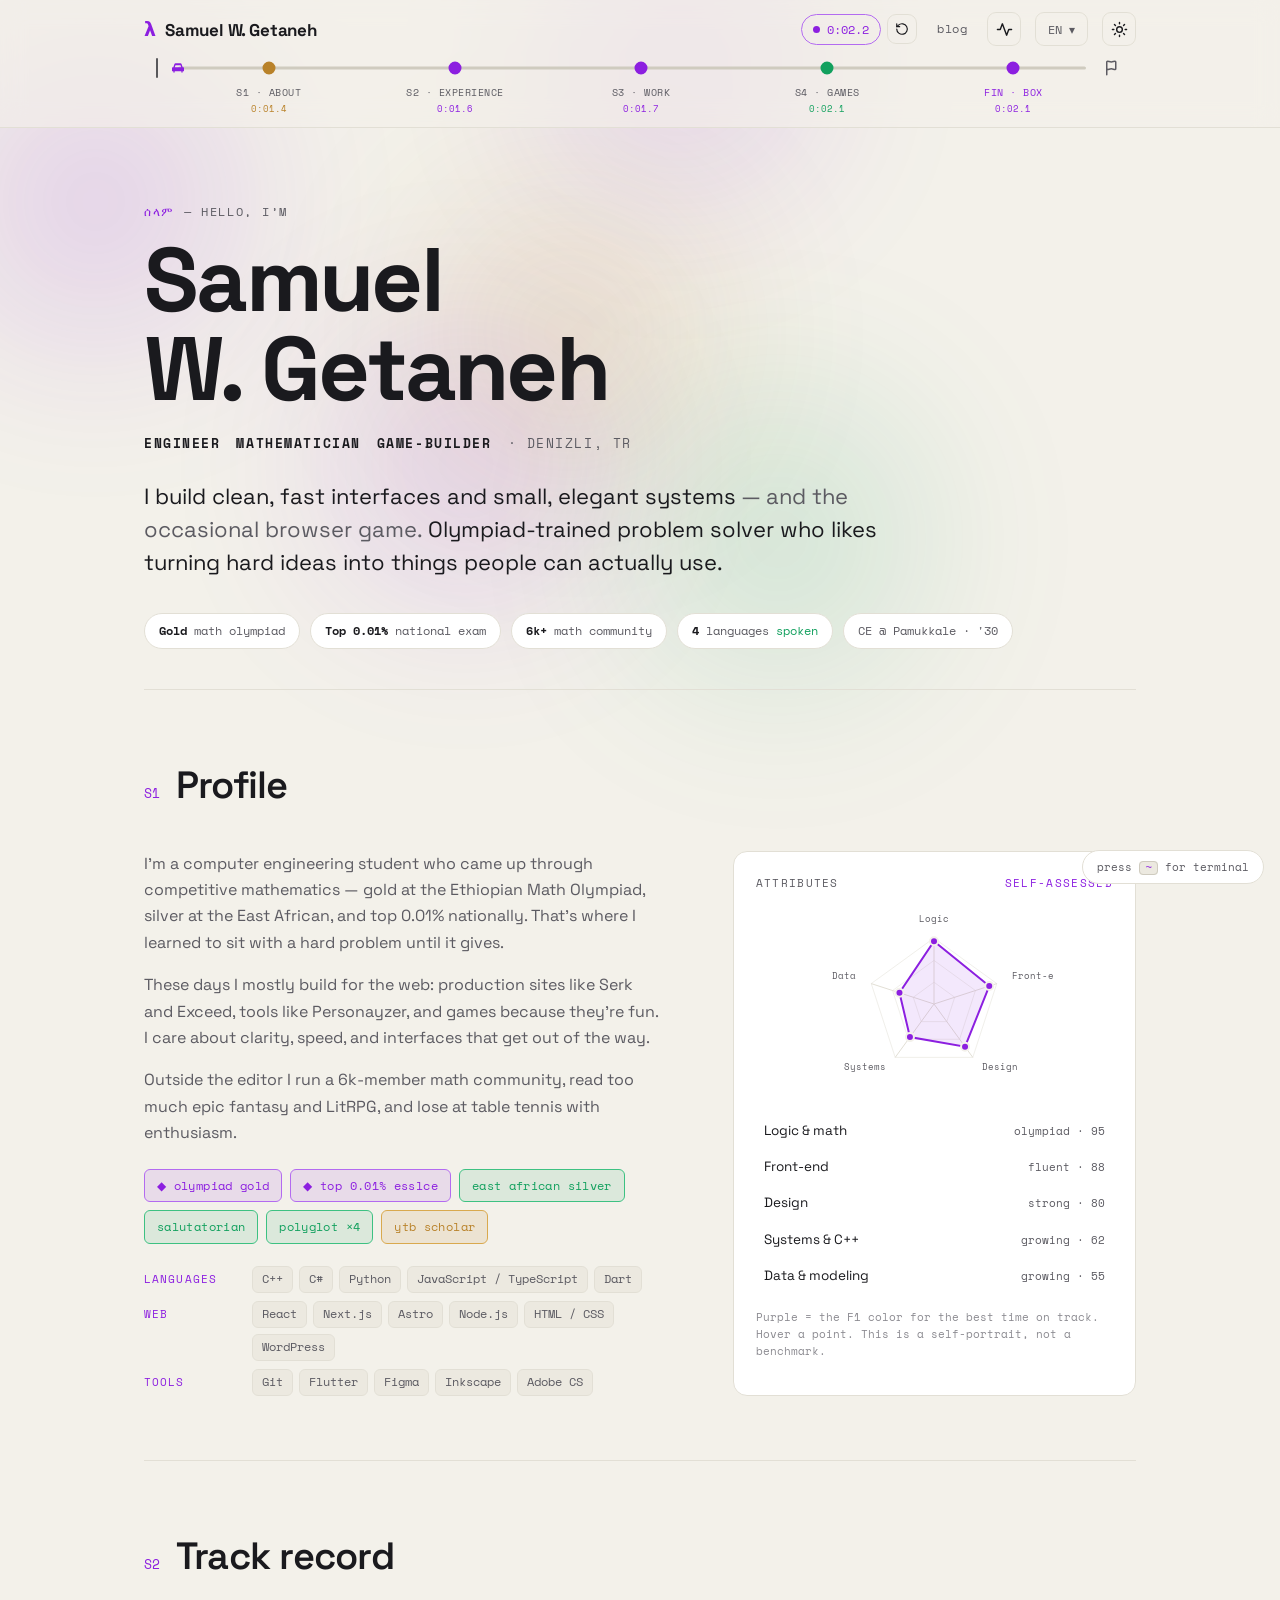
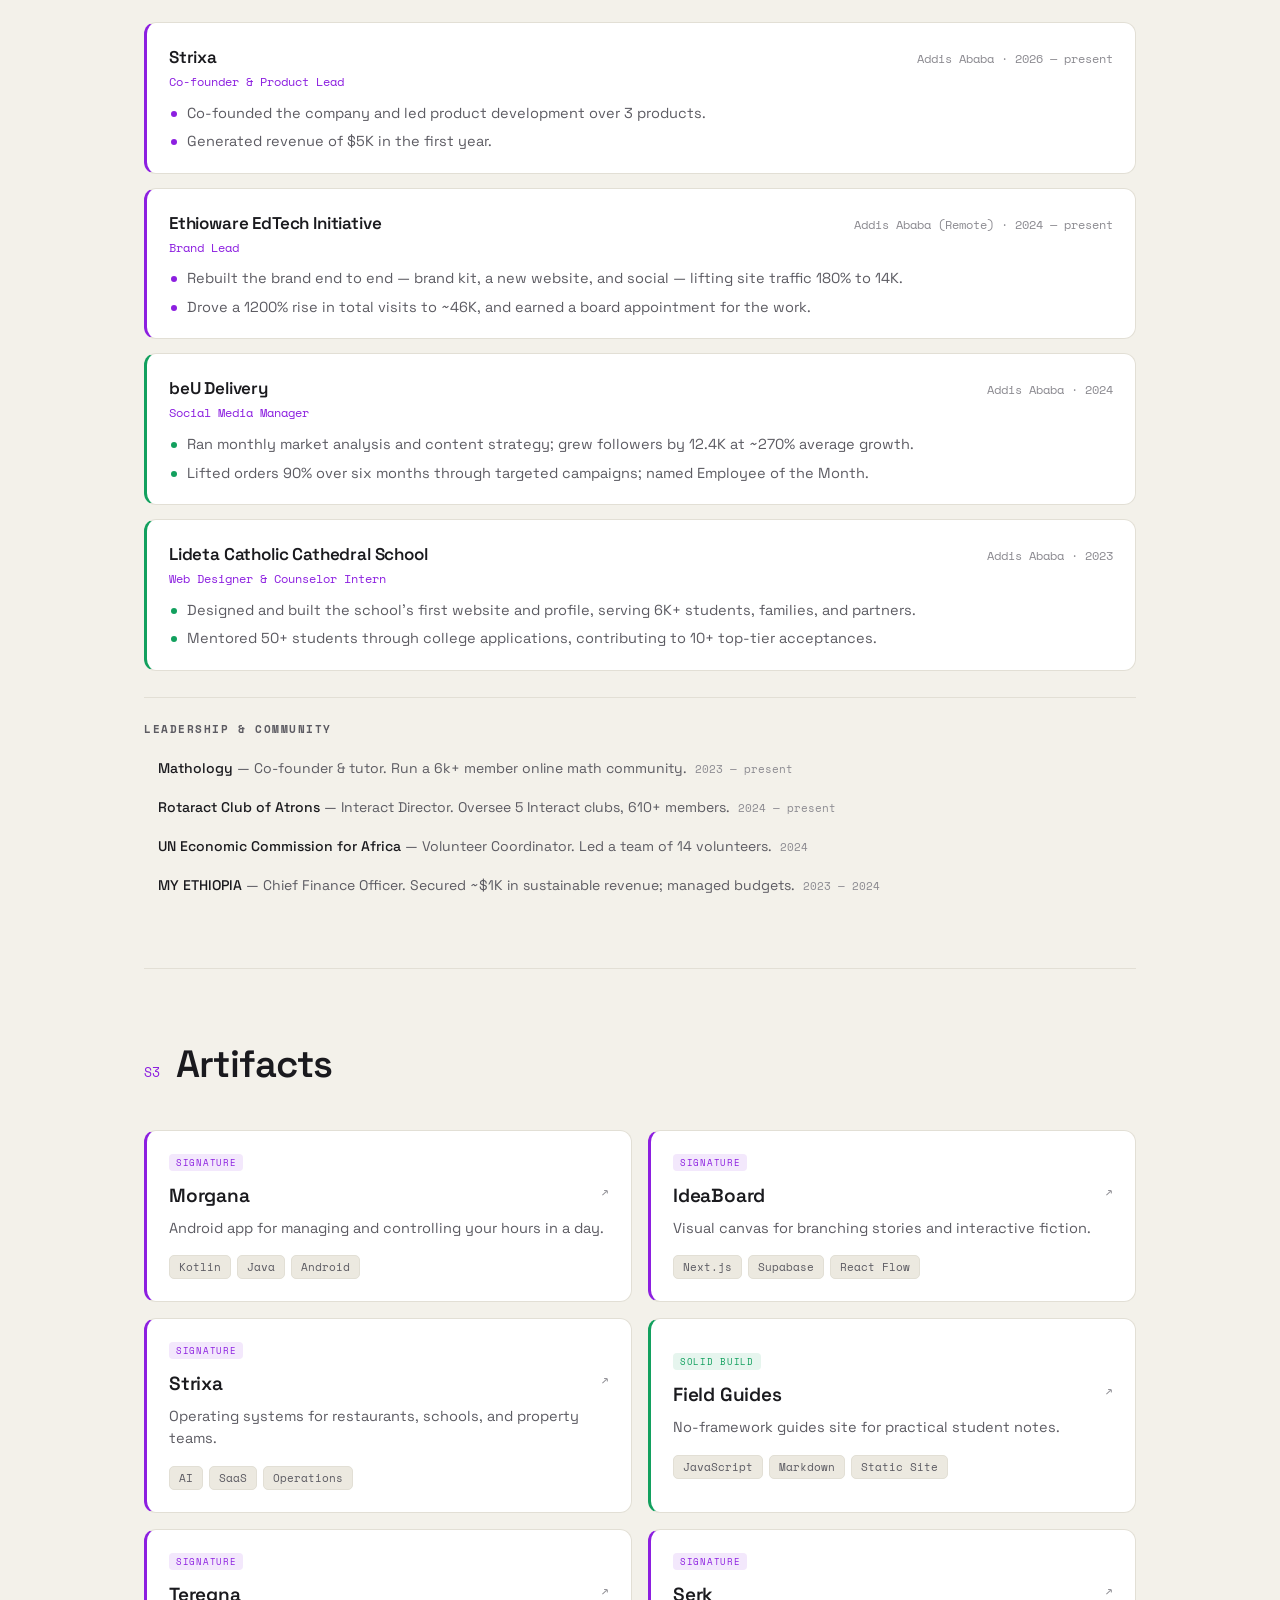
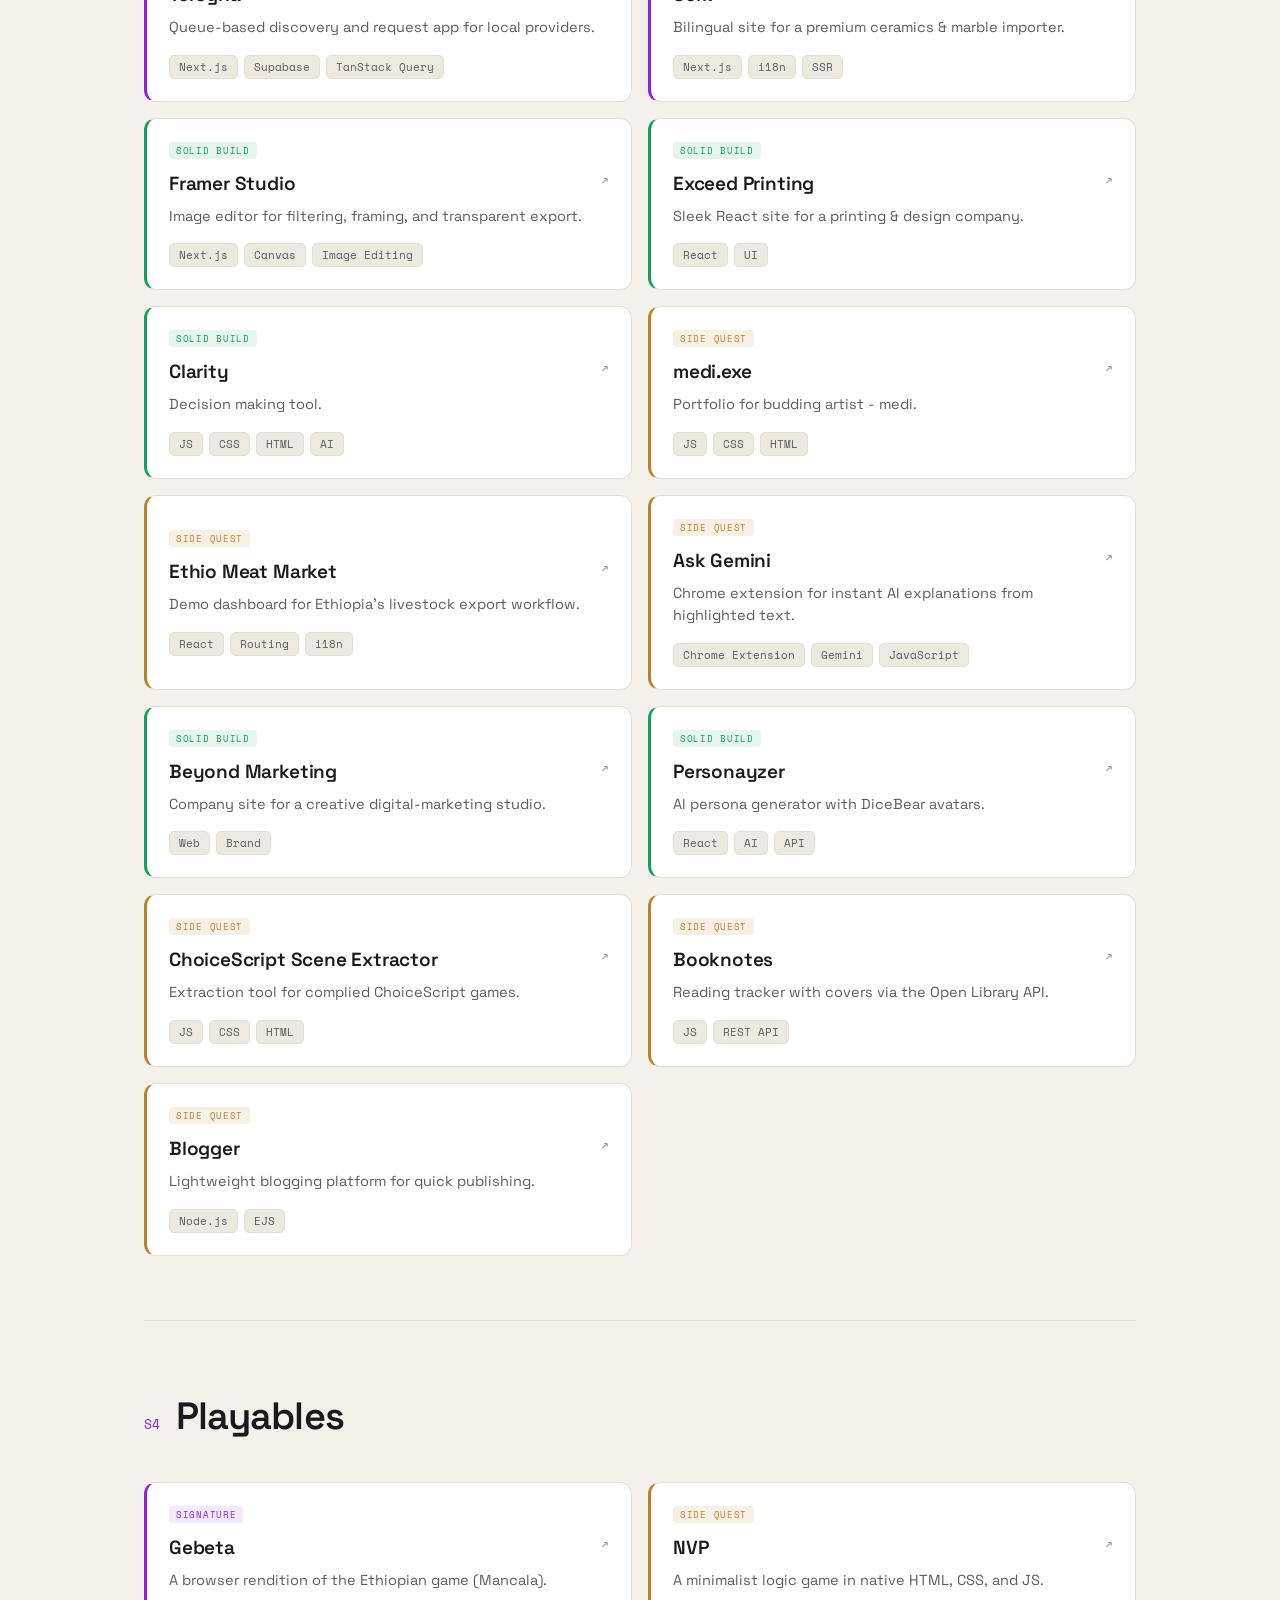
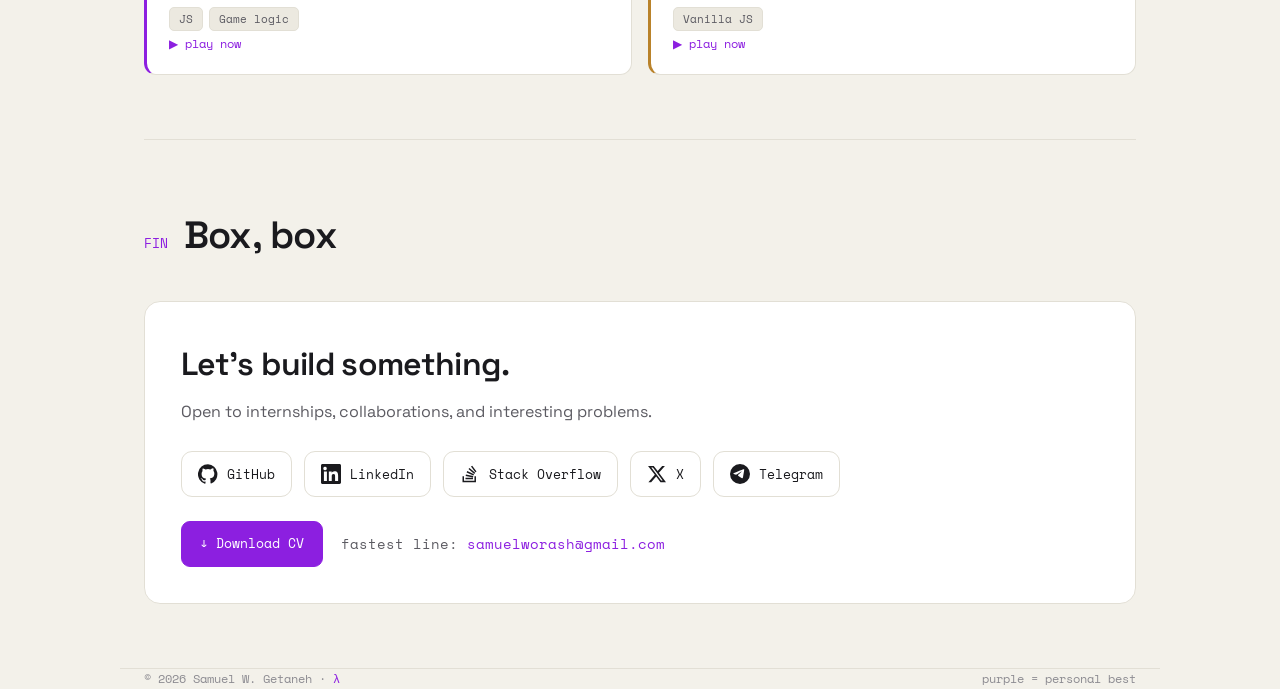
==== commit fb62e1da: "deploy: kmab5/f1-portfolio@9fbe77c5d0506a074055cc2712d301ff67a39028" ====
--- a/index.html
+++ b/index.html
@@ -29,4 +29,4 @@
     wire('langDropdown', 'langToggle');
     wire('navMenu', 'navMenuBtn');
   })();
-</script> <main class="wrap"> <section id="start" class="hero" style="border-top:0"> <div class="greet rv"><span class="eyebrow"><span class="am">ሰላም</span> — hello, i’m</span></div> <h1 class="name rv">Samuel<br>W. Getaneh</h1> <div class="role rv"> <span><b>Engineer</b></span><span><b>Mathematician</b></span><span><b>Game-builder</b></span> <span>· Denizli, TR</span> </div> <p class="lede rv">I build clean, fast interfaces and small, elegant systems<span class="q"> — and the occasional browser game.</span> Olympiad-trained problem solver who likes turning hard ideas into things people can actually use.</p> <div class="timing rv"> <span class="chip"> <b>Gold</b> math olympiad  </span><span class="chip"> <b>Top 0.01%</b> national exam  </span><span class="chip"> <b>6k+</b> math community  </span><span class="chip"> <b>4</b> languages <span class="u">spoken</span> </span><span class="chip mono"> CE @ Pamukkale · &#39;30 </span> </div> </section><section id="about"> <div class="s-head rv"><span class="idx">S1</span><h2>Profile</h2></div> <div class="about-grid"> <div class="bio rv"> <p>I’m a computer engineering student who came up through competitive mathematics — gold at the Ethiopian Math Olympiad, silver at the East African, and top 0.01% nationally. That’s where I learned to sit with a hard problem until it gives.</p> <p>These days I mostly build for the web: production sites like Serk and Exceed, tools like Personayzer, and games because they’re fun. I care about clarity, speed, and interfaces that get out of the way.</p> <p>Outside the editor I run a 6k-member math community, read too much epic fantasy and LitRPG, and lose at table tennis with enthusiasm.</p> <div class="titles"> <span class="pill best">◆ olympiad gold</span><span class="pill best">◆ top 0.01% esslce</span><span class="pill good">east african silver</span><span class="pill good">salutatorian</span><span class="pill good">polyglot ×4</span><span class="pill side">ytb scholar</span> </div> <dl class="toolkit"> <div class="toolkit-row"> <dt>Languages</dt> <dd><span class="skill">C++</span><span class="skill">C#</span><span class="skill">Python</span><span class="skill">JavaScript / TypeScript</span><span class="skill">Dart</span></dd> </div><div class="toolkit-row"> <dt>Web</dt> <dd><span class="skill">React</span><span class="skill">Next.js</span><span class="skill">Astro</span><span class="skill">Node.js</span><span class="skill">HTML / CSS</span><span class="skill">WordPress</span></dd> </div><div class="toolkit-row"> <dt>Tools</dt> <dd><span class="skill">Git</span><span class="skill">Flutter</span><span class="skill">Figma</span><span class="skill">Inkscape</span><span class="skill">Adobe CS</span></dd> </div> </dl> </div> <aside class="panel rv" aria-label="attributes"> <div class="panel-h"><span>attributes</span><span class="pb">self-assessed</span></div> <div class="radar-wrap"> <svg id="radar" viewBox="0 0 240 200" width="240" height="200" role="img" aria-label="Attribute radar chart"> <polygon class="radar-grid" points="120,78.22 140.71401092490845,93.26960986251365 132.80196279493006,117.62039013748635 107.19803720506994,117.62039013748635 99.28598907509155,93.26960986251365"></polygon><polygon class="radar-grid" points="120,56.44 161.4280218498169,86.5392197250273 145.60392558986013,135.2407802749727 94.39607441013987,135.2407802749727 78.5719781501831,86.5392197250273"></polygon><polygon class="radar-grid" points="120,34 182.76973007548014,79.60487837125348 158.79382665130322,153.39512162874652 81.20617334869678,153.39512162874652 57.23026992451986,79.60487837125348"></polygon> <line class="radar-axis" x1="120" y1="100" x2="120" y2="34"></line><line class="radar-axis" x1="120" y1="100" x2="182.76973007548014" y2="79.60487837125348"></line><line class="radar-axis" x1="120" y1="100" x2="158.79382665130322" y2="153.39512162874652"></line><line class="radar-axis" x1="120" y1="100" x2="81.20617334869678" y2="153.39512162874652"></line><line class="radar-axis" x1="120" y1="100" x2="57.23026992451986" y2="79.60487837125348"></line> <polygon class="radar-poly" id="rpoly" points="120,37.3 175.23736246642252,82.05229296670305 151.03506132104258,142.7160973029972 95.947827476192,133.10497540982286 85.47664845848593,88.78268310418942"></polygon> <circle class="radar-vtx" data-i="0" cx="120" cy="37.3" r="4"></circle><circle class="radar-vtx" data-i="1" cx="175.23736246642252" cy="82.05229296670305" r="4"></circle><circle class="radar-vtx" data-i="2" cx="151.03506132104258" cy="142.7160973029972" r="4"></circle><circle class="radar-vtx" data-i="3" cx="95.947827476192" cy="133.10497540982286" r="4"></circle><circle class="radar-vtx" data-i="4" cx="85.47664845848593" cy="88.78268310418942" r="4"></circle> <text class="radar-lbl" data-i="0" x="120" y="18" text-anchor="middle">Logic</text><text class="radar-lbl" data-i="1" x="197.9866343362026" y="74.66060646125432" text-anchor="start">Front-end</text><text class="radar-lbl" data-i="2" x="168.1983906879828" y="166.3393935387457" text-anchor="start">Design</text><text class="radar-lbl" data-i="3" x="71.8016093120172" y="166.3393935387457" text-anchor="end">Systems</text><text class="radar-lbl" data-i="4" x="42.0133656637974" y="74.66060646125432" text-anchor="end">Data</text> </svg> </div> <div class="attr-list" id="attr-list"> <div class="attr-item" data-i="0"><span>Logic &amp; math</span><span class="lv">olympiad · 95</span></div><div class="attr-item" data-i="1"><span>Front-end</span><span class="lv">fluent · 88</span></div><div class="attr-item" data-i="2"><span>Design</span><span class="lv">strong · 80</span></div><div class="attr-item" data-i="3"><span>Systems &amp; C++</span><span class="lv">growing · 62</span></div><div class="attr-item" data-i="4"><span>Data &amp; modeling</span><span class="lv">growing · 55</span></div> </div> <p class="note">Purple = the F1 color for the best time on track. Hover a point. This is a self-portrait, not a benchmark.</p> </aside> </div> </section><section id="experience"> <div class="s-head rv"><span class="idx">S2</span><h2>Track record</h2></div> <div class="xp-list"> <article class="xp-item rv best"> <div class="xp-head"> <div class="xp-title"><span class="xp-org">Strixa</span><span class="xp-role">Co-founder &amp; Product Lead</span></div> <div class="xp-meta">Addis Ababa · 2026 — present</div> </div> <ul class="xp-points"> <li>Co-founded the company and led product development over 3 products.</li><li>Generated revenue of $5K in the first year.</li> </ul> </article><article class="xp-item rv best"> <div class="xp-head"> <div class="xp-title"><span class="xp-org">Ethioware EdTech Initiative</span><span class="xp-role">Brand Lead</span></div> <div class="xp-meta">Addis Ababa (Remote) · 2024 — present</div> </div> <ul class="xp-points"> <li>Rebuilt the brand end to end — brand kit, a new website, and social — lifting site traffic 180% to 14K.</li><li>Drove a 1200% rise in total visits to ~46K, and earned a board appointment for the work.</li> </ul> </article><article class="xp-item rv good"> <div class="xp-head"> <div class="xp-title"><span class="xp-org">beU Delivery</span><span class="xp-role">Social Media Manager</span></div> <div class="xp-meta">Addis Ababa · 2024</div> </div> <ul class="xp-points"> <li>Ran monthly market analysis and content strategy; grew followers by 12.4K at ~270% average growth.</li><li>Lifted orders 90% over six months through targeted campaigns; named Employee of the Month.</li> </ul> </article><article class="xp-item rv good"> <div class="xp-head"> <div class="xp-title"><span class="xp-org">Lideta Catholic Cathedral School</span><span class="xp-role">Web Designer &amp; Counselor Intern</span></div> <div class="xp-meta">Addis Ababa · 2023</div> </div> <ul class="xp-points"> <li>Designed and built the school’s first website and profile, serving 6K+ students, families, and partners.</li><li>Mentored 50+ students through college applications, contributing to 10+ top-tier acceptances.</li> </ul> </article> </div> <div class="lead-block rv"> <h3 class="lead-h">Leadership &amp; community</h3> <ul class="lead-list"> <li class="lead-item"> <span class="lead-org">Mathology</span> — Co-founder &amp; tutor. Run a 6k+ member online math community. <span class="lead-period">2023 — present</span> </li><li class="lead-item"> <span class="lead-org">Rotaract Club of Atrons</span> — Interact Director. Oversee 5 Interact clubs, 610+ members. <span class="lead-period">2024 — present</span> </li><li class="lead-item"> <span class="lead-org">UN Economic Commission for Africa</span> — Volunteer Coordinator. Led a team of 14 volunteers. <span class="lead-period">2024</span> </li><li class="lead-item"> <span class="lead-org">MY ETHIOPIA</span> — Chief Finance Officer. Secured ~$1K in sustainable revenue; managed budgets. <span class="lead-period">2023 — 2024</span> </li> </ul> </div> </section><section id="work"> <div class="s-head rv"><span class="idx">S3</span><h2>Artifacts</h2></div> <div class="grid"> <button class="card best rv" data-name="Morgana" data-tier="best" data-tierlabel="signature" data-role="Full build" data-year="2026" data-long="An Android native productivity application used for tracking how you spend your hours in the day." data-tags="Kotlin,Java,Android" data-live data-repo="https://github.com/kmab5/morgana" data-playable> <span class="tier-tag best">signature</span> <div class="ctop"><h3>Morgana</h3><span class="arrow">↗</span></div> <p>Android app for managing and controlling your hours in a day.</p> <div class="stack"><span class="tag">Kotlin</span><span class="tag">Java</span><span class="tag">Android</span></div>  </button><button class="card best rv" data-name="IdeaBoard" data-tier="best" data-tierlabel="signature" data-role="Full build" data-year="2026" data-long="Infinite canvas for story notes, choices, variables, sketches, and connections so branching narratives stay visible instead of trapped in your head." data-tags="Next.js,Supabase,React Flow" data-live="https://ideaboard-cs.vercel.app" data-repo="https://github.com/kmab5/ideaboard" data-playable> <span class="tier-tag best">signature</span> <div class="ctop"><h3>IdeaBoard</h3><span class="arrow">↗</span></div> <p>Visual canvas for branching stories and interactive fiction.</p> <div class="stack"><span class="tag">Next.js</span><span class="tag">Supabase</span><span class="tag">React Flow</span></div>  </button><button class="card best rv" data-name="Strixa" data-tier="best" data-tierlabel="signature" data-role="Design + build" data-year="2026" data-long="Domain-specific operating systems for businesses that never fully close, with one record per domain and an AI layer that answers only from their own data." data-tags="AI,SaaS,Operations" data-live="https://strixa.org" data-repo data-playable> <span class="tier-tag best">signature</span> <div class="ctop"><h3>Strixa</h3><span class="arrow">↗</span></div> <p>Operating systems for restaurants, schools, and property teams.</p> <div class="stack"><span class="tag">AI</span><span class="tag">SaaS</span><span class="tag">Operations</span></div>  </button><button class="card good rv" data-name="Field Guides" data-tier="good" data-tierlabel="solid build" data-role="Full build" data-year="2026" data-long="Static client-rendered guide site for publishing informal and formal Markdown guides, including the yatay geçiş field guide and ChoiceScript reference." data-tags="JavaScript,Markdown,Static Site" data-live="https://kmab5.github.io/field-guides" data-repo="https://github.com/kmab5/field-guides" data-playable> <span class="tier-tag good">solid build</span> <div class="ctop"><h3>Field Guides</h3><span class="arrow">↗</span></div> <p>No-framework guides site for practical student notes.</p> <div class="stack"><span class="tag">JavaScript</span><span class="tag">Markdown</span><span class="tag">Static Site</span></div>  </button><button class="card best rv" data-name="Teregna" data-tier="best" data-tierlabel="signature" data-role="Full build" data-year="2026" data-long="Receiver app and provider portal for finding businesses, sending requests, and tracking queue position in real time, with a separate backend contract and docs repo." data-tags="Next.js,Supabase,TanStack Query" data-live="https://teregna-web.vercel.app" data-repo="https://github.com/kmab5/teregna-web" data-playable> <span class="tier-tag best">signature</span> <div class="ctop"><h3>Teregna</h3><span class="arrow">↗</span></div> <p>Queue-based discovery and request app for local providers.</p> <div class="stack"><span class="tag">Next.js</span><span class="tag">Supabase</span><span class="tag">TanStack Query</span></div>  </button><button class="card best rv" data-name="Serk" data-tier="best" data-tierlabel="signature" data-role="Design + build" data-year="2026" data-long="A production Next.js site with English/Amharic localization, server-side rendering, and a catalog-request flow. Built end to end — brand, UI, and front-end." data-tags="Next.js,i18n,SSR" data-live="https://serk.com.et" data-repo data-playable> <span class="tier-tag best">signature</span> <div class="ctop"><h3>Serk</h3><span class="arrow">↗</span></div> <p>Bilingual site for a premium ceramics &amp; marble importer.</p> <div class="stack"><span class="tag">Next.js</span><span class="tag">i18n</span><span class="tag">SSR</span></div>  </button><button class="card good rv" data-name="Framer Studio" data-tier="good" data-tierlabel="solid build" data-role="Full build" data-year="2025" data-long="Upload an image, adjust filters and framing, then export a transparent PNG that matches the live preview exactly." data-tags="Next.js,Canvas,Image Editing" data-live="https://framer-studio.vercel.app" data-repo="https://github.com/kmab5/framer-studio" data-playable> <span class="tier-tag good">solid build</span> <div class="ctop"><h3>Framer Studio</h3><span class="arrow">↗</span></div> <p>Image editor for filtering, framing, and transparent export.</p> <div class="stack"><span class="tag">Next.js</span><span class="tag">Canvas</span><span class="tag">Image Editing</span></div>  </button><button class="card good rv" data-name="Exceed Printing" data-tier="good" data-tierlabel="solid build" data-role="Front-end" data-year="2025" data-long="A modern, responsive marketing site with a clean component system and smooth interactions." data-tags="React,UI" data-live="https://exceed-chi.vercel.app/" data-repo data-playable> <span class="tier-tag good">solid build</span> <div class="ctop"><h3>Exceed Printing</h3><span class="arrow">↗</span></div> <p>Sleek React site for a printing &amp; design company.</p> <div class="stack"><span class="tag">React</span><span class="tag">UI</span></div>  </button><button class="card good rv" data-name="Clarity" data-tier="good" data-tierlabel="solid build" data-role="Full build" data-year="2025" data-long="Ask a simple question that has been troubling you and using AI generated penetrating questions, helps you reach decision in one minute." data-tags="JS,CSS,HTML,AI" data-live="https://clarity-psi-three.vercel.app/" data-repo data-playable> <span class="tier-tag good">solid build</span> <div class="ctop"><h3>Clarity</h3><span class="arrow">↗</span></div> <p>Decision making tool.</p> <div class="stack"><span class="tag">JS</span><span class="tag">CSS</span><span class="tag">HTML</span><span class="tag">AI</span></div>  </button><button class="card side rv" data-name="medi.exe" data-tier="side" data-tierlabel="side quest" data-role="Full build" data-year="2025" data-long="Designed and implemented artist portfolio website for a budding artist. Check her out!" data-tags="JS,CSS,HTML" data-live="https://medi-exe.vercel.app/" data-repo data-playable> <span class="tier-tag side">side quest</span> <div class="ctop"><h3>medi.exe</h3><span class="arrow">↗</span></div> <p>Portfolio for budding artist - medi.</p> <div class="stack"><span class="tag">JS</span><span class="tag">CSS</span><span class="tag">HTML</span></div>  </button><button class="card side rv" data-name="Ethio Meat Market" data-tier="side" data-tierlabel="side quest" data-role="Front-end" data-year="2025" data-long="A React dashboard prototype for suppliers, exporters, abattoirs, airlines, and regulators, with multilingual UI, sample analytics, and role-based screens." data-tags="React,Routing,i18n" data-live="https://kmab5.github.io/ethio-meat-market" data-repo="https://github.com/kmab5/ethio-meat-market" data-playable> <span class="tier-tag side">side quest</span> <div class="ctop"><h3>Ethio Meat Market</h3><span class="arrow">↗</span></div> <p>Demo dashboard for Ethiopia&#39;s livestock export workflow.</p> <div class="stack"><span class="tag">React</span><span class="tag">Routing</span><span class="tag">i18n</span></div>  </button><button class="card side rv" data-name="Ask Gemini" data-tier="side" data-tierlabel="side quest" data-role="Full build" data-year="2026" data-long="A privacy-conscious Chrome extension that shows a floating button over selected text, lets you choose a Gemini model, and returns short direct answers." data-tags="Chrome Extension,Gemini,JavaScript" data-live="https://kmab5.github.io/ask-gemini" data-repo="https://github.com/kmab5/ask-gemini" data-playable> <span class="tier-tag side">side quest</span> <div class="ctop"><h3>Ask Gemini</h3><span class="arrow">↗</span></div> <p>Chrome extension for instant AI explanations from highlighted text.</p> <div class="stack"><span class="tag">Chrome Extension</span><span class="tag">Gemini</span><span class="tag">JavaScript</span></div>  </button><button class="card good rv" data-name="Beyond Marketing" data-tier="good" data-tierlabel="solid build" data-role="Design + build" data-year="2024" data-long="Brand-forward marketing site with strong visual identity and clear service storytelling." data-tags="Web,Brand" data-live="https://kmab5.github.io/beyond/" data-repo data-playable> <span class="tier-tag good">solid build</span> <div class="ctop"><h3>Beyond Marketing</h3><span class="arrow">↗</span></div> <p>Company site for a creative digital-marketing studio.</p> <div class="stack"><span class="tag">Web</span><span class="tag">Brand</span></div>  </button><button class="card good rv" data-name="Personayzer" data-tier="good" data-tierlabel="solid build" data-role="Full build" data-year="2024" data-long="Generates creative personas with matching avatars for identity building. A small, fun tool exploring generative UX." data-tags="React,AI,API" data-live="https://peronayzer.onrender.com/" data-repo data-playable> <span class="tier-tag good">solid build</span> <div class="ctop"><h3>Personayzer</h3><span class="arrow">↗</span></div> <p>AI persona generator with DiceBear avatars.</p> <div class="stack"><span class="tag">React</span><span class="tag">AI</span><span class="tag">API</span></div>  </button><button class="card side rv" data-name="ChoiceScript Scene Extractor" data-tier="side" data-tierlabel="side quest" data-role="Full build" data-year="2024" data-long="Uploads and extracts all the scene files inside a compiled index.html file of a compiled ChoiceScript game, downloads all of them in zip format." data-tags="JS,CSS,HTML" data-live="https://kmab5.github.io/choicescript-scene-extractor/" data-repo data-playable> <span class="tier-tag side">side quest</span> <div class="ctop"><h3>ChoiceScript Scene Extractor</h3><span class="arrow">↗</span></div> <p>Extraction tool for complied ChoiceScript games.</p> <div class="stack"><span class="tag">JS</span><span class="tag">CSS</span><span class="tag">HTML</span></div>  </button><button class="card side rv" data-name="Booknotes" data-tier="side" data-tierlabel="side quest" data-role="Full build" data-year="2024" data-long="A personal library and reading-notes tracker that pulls book covers and metadata from the Open Library API." data-tags="JS,REST API" data-live data-repo="https://github.com/kmab5/booknotes.ang" data-playable> <span class="tier-tag side">side quest</span> <div class="ctop"><h3>Booknotes</h3><span class="arrow">↗</span></div> <p>Reading tracker with covers via the Open Library API.</p> <div class="stack"><span class="tag">JS</span><span class="tag">REST API</span></div>  </button><button class="card side rv" data-name="Blogger" data-tier="side" data-tierlabel="side quest" data-role="Full build" data-year="2024" data-long="A minimal blogging platform built with Node.js and EJS templating for fast content publishing." data-tags="Node.js,EJS" data-live data-repo="https://github.com/kmab5/blogger.ang" data-playable> <span class="tier-tag side">side quest</span> <div class="ctop"><h3>Blogger</h3><span class="arrow">↗</span></div> <p>Lightweight blogging platform for quick publishing.</p> <div class="stack"><span class="tag">Node.js</span><span class="tag">EJS</span></div>  </button> </div> </section><section id="games"> <div class="s-head rv"><span class="idx">S4</span><h2>Playables</h2></div> <div class="grid"> <button class="card best rv" data-name="Gebeta" data-tier="best" data-tierlabel="signature" data-role="Full build" data-year="2024" data-long="A faithful, playable version of the traditional Ethiopian board game — rules engine, turn logic, and a clean interactive board, all in the browser." data-tags="JS,Game logic" data-live="https://gebeta-kmab.vercel.app/" data-repo data-playable="1"> <span class="tier-tag best">signature</span> <div class="ctop"><h3>Gebeta</h3><span class="arrow">↗</span></div> <p>A browser rendition of the Ethiopian game (Mancala).</p> <div class="stack"><span class="tag">JS</span><span class="tag">Game logic</span></div> <span class="play">▶ play now</span> </button><button class="card side rv" data-name="NVP" data-tier="side" data-tierlabel="side quest" data-role="Full build" data-year="2023" data-long="A small, snappy logic puzzle built with zero dependencies — a study in doing more with vanilla web tech." data-tags="Vanilla JS" data-live="https://nvp-kmab.vercel.app/" data-repo="https://github.com/kmab5/nvp" data-playable="1"> <span class="tier-tag side">side quest</span> <div class="ctop"><h3>NVP</h3><span class="arrow">↗</span></div> <p>A minimalist logic game in native HTML, CSS, and JS.</p> <div class="stack"><span class="tag">Vanilla JS</span></div> <span class="play">▶ play now</span> </button><button class="card side rv" data-name="Circadian Rhythm" data-tier="side" data-tierlabel="side quest" data-role="Full build" data-year="2024" data-long="A small, short interactive fiction about our bodies circadian rhythm written in ChoiceScript." data-tags="ChoiceScript" data-live="https://kmab5.github.io/circadia-cs/" data-repo data-playable="1"> <span class="tier-tag side">side quest</span> <div class="ctop"><h3>Circadian Rhythm</h3><span class="arrow">↗</span></div> <p>A minimalist ChoiceScript game in native HTML, CSS, JS and ChoiceScript.</p> <div class="stack"><span class="tag">ChoiceScript</span></div> <span class="play">▶ play now</span> </button> </div> </section><section id="contact"> <div class="s-head rv"><span class="idx">FIN</span><h2>Box, box</h2></div> <div class="box rv"> <div class="lead">Let’s build something.</div> <p class="sub">Open to internships, collaborations, and interesting problems.</p> <div class="socials"> <a class="soc" href="https://github.com/kmab5" target="_blank" rel="noopener" aria-label="GitHub"> <svg viewBox="0 0 24 24"><path d="M12 .3a12 12 0 0 0-3.8 23.4c.6.1.8-.3.8-.6v-2c-3.3.7-4-1.6-4-1.6-.6-1.4-1.3-1.8-1.3-1.8-1.1-.7 0-.7 0-.7 1.2 0 1.8 1.2 1.8 1.2 1.1 1.8 2.8 1.3 3.5 1 .1-.8.4-1.3.8-1.6-2.7-.3-5.5-1.3-5.5-5.9 0-1.3.5-2.4 1.2-3.2 0-.3-.5-1.5.2-3.2 0 0 1-.3 3.3 1.2a11.5 11.5 0 0 1 6 0C17.3 4.7 18.3 5 18.3 5c.7 1.7.2 2.9.1 3.2.8.8 1.2 1.9 1.2 3.2 0 4.6-2.8 5.6-5.5 5.9.5.3.9 1 .9 2.2v3.3c0 .3.2.7.8.6A12 12 0 0 0 12 .3"/></svg> <span class="soc-name">GitHub</span> </a><a class="soc" href="https://linkedin.com/in/samuel-worash-getaneh" target="_blank" rel="noopener" aria-label="LinkedIn"> <svg viewBox="0 0 24 24"><path d="M20.4 20.5h-3.5v-5.6c0-1.3 0-3-1.9-3s-2.1 1.4-2.1 2.9v5.7H9.4V9h3.4v1.6h.05c.5-.9 1.6-1.9 3.4-1.9 3.6 0 4.3 2.4 4.3 5.5v6.3zM5.3 7.4a2.1 2.1 0 1 1 0-4.1 2.1 2.1 0 0 1 0 4.1zM7.1 20.5H3.5V9h3.6v11.5zM22.2 0H1.8C.8 0 0 .8 0 1.7v20.5C0 23.2.8 24 1.8 24h20.4c1 0 1.8-.8 1.8-1.7V1.7C24 .8 23.2 0 22.2 0z"/></svg> <span class="soc-name">LinkedIn</span> </a><a class="soc" href="https://stackoverflow.com/users/23514684/kmab" target="_blank" rel="noopener" aria-label="Stack Overflow"> <svg viewBox="0 0 24 24"><path d="M17.36 20.2v-5.38h1.79V22H3v-7.18h1.79v5.38zM6.77 14.32l.37-1.75 8.79 1.85-.37 1.75zm1.16-4.2l.76-1.61 8.14 3.79-.76 1.62zm2.26-3.99l1.15-1.38 6.9 5.76-1.15 1.37zM14.64 2l5.18 6.98-1.44 1.06L13.2 3.06zM6.59 18.41v-1.79h8.98v1.79z"/></svg> <span class="soc-name">Stack Overflow</span> </a><a class="soc" href="https://twitter.com/kmab_5" target="_blank" rel="noopener" aria-label="X"> <svg viewBox="0 0 24 24"><path d="M18.2 2.25h3.3l-7.2 8.26 8.5 11.24H16.2l-5.2-6.82L4.99 21.75H1.68l7.73-8.84L1.25 2.25H8.1l4.7 6.23zM17 19.77h1.83L7.08 4.13H5.12z"/></svg> <span class="soc-name">X</span> </a><a class="soc" href="https://t.me/kmab_5" target="_blank" rel="noopener" aria-label="Telegram"> <svg viewBox="0 0 24 24"><path d="M12 0A12 12 0 1 0 12 24 12 12 0 0 0 12 0zm5 7.2c-.2 1.9-1 6.5-1.4 8.6-.2.9-.5 1.2-.8 1.2-.7.1-1.2-.4-1.9-.9l-2.7-1.8c-1.2-.8-.4-1.2.3-1.9.2-.2 3.2-3 3.3-3.2 0-.1 0-.2-.1-.2-.1-.1-.2 0-.2 0l-5 3.3c-.5.3-.9.5-1.3.5-.4 0-1.3-.2-1.9-.5-.7-.2-1.3-.4-1.3-.8 0-.2.3-.4.9-.7 3.5-1.5 5.8-2.5 7-3 3.3-1.4 4-1.6 4.5-1.6.1 0 .3 0 .5.1.1.1.1.2.2.5z"/></svg> <span class="soc-name">Telegram</span> </a> </div> <div class="cta-row"> <a class="btn primary" href="/samuel-getaneh-cv.pdf" target="_blank" rel="noopener">↓ Download CV</a> <span class="em">fastest line: <a href="mailto:samuelworash@gmail.com">samuelworash@gmail.com</a></span> </div> </div> </section> </main> <footer class="wrap"> <span>© 2026 Samuel W. Getaneh · <span class="lam" id="footLam" style="cursor:pointer" title="click me">λ</span></span> <span>purple = personal best</span> </footer> <div class="modal" id="modal" role="dialog" aria-modal="true" aria-labelledby="m-title"> <div class="mcard" id="mcard"> <div class="mtop"><h3 id="m-title"></h3><button class="mclose" id="mClose" aria-label="Close">✕</button></div> <div class="mmeta" id="m-meta"></div> <p class="long" id="m-long"></p> <div class="stack" id="m-stack"></div> <div class="mactions" id="m-actions"></div> </div> </div> <button class="term-hint" id="termHint" aria-label="Open terminal">press <kbd>~</kbd> for terminal</button> <div class="term-overlay" id="termOverlay" role="dialog" aria-label="Terminal" aria-modal="true"> <div class="term"> <div class="term-bar"> <span class="dot" style="background:#ff5f56"></span><span class="dot" style="background:#ffbd2e"></span><span class="dot" style="background:#27c93f"></span> <span style="margin-left:8px">samuel@portfolio — type <b style="color:var(--best)">help</b> · esc to close</span> </div> <div class="term-body" id="termBody"></div> <div class="term-in"><span class="p">$</span><input id="termInput" autocomplete="off" spellcheck="false" aria-label="Terminal input"></div> </div> </div> <script type="application/json" id="site-data">{"locale":"en","facts":["I once solved a competition geometry problem three different ways just to be sure.","Amharic is my first language; I also get by in Turkish and Arabic.","I run a 6,000-member online math community.","Gebeta is one of the oldest known board games — I rebuilt it for the browser.","I read far more LitRPG than is strictly reasonable.","The λ is here because a clean abstraction is the most satisfying thing in code."],"commands":{"coffee":"brewing… this whole portfolio runs on it.","ethiopia":"ሰላም — proudly from Addis Ababa.","motto":"make hard things usable."},"email":"samuelworash@gmail.com","ui":{"play":"play now","visit":"visit live","source":"view source"},"work":[{"name":"Ask Gemini","live":"https://kmab5.github.io/ask-gemini","repo":"https://github.com/kmab5/ask-gemini"},{"name":"Beyond Marketing","live":"https://kmab5.github.io/beyond/","repo":""},{"name":"Blogger","live":"","repo":"https://github.com/kmab5/blogger.ang"},{"name":"Booknotes","live":"","repo":"https://github.com/kmab5/booknotes.ang"},{"name":"Clarity","live":"https://clarity-psi-three.vercel.app/","repo":""},{"name":"ChoiceScript Scene Extractor","live":"https://kmab5.github.io/choicescript-scene-extractor/","repo":""},{"name":"Ethio Meat Market","live":"https://kmab5.github.io/ethio-meat-market","repo":"https://github.com/kmab5/ethio-meat-market"},{"name":"Exceed Printing","live":"https://exceed-chi.vercel.app/","repo":""},{"name":"Field Guides","live":"https://kmab5.github.io/field-guides","repo":"https://github.com/kmab5/field-guides"},{"name":"Framer Studio","live":"https://framer-studio.vercel.app","repo":"https://github.com/kmab5/framer-studio"},{"name":"IdeaBoard","live":"https://ideaboard-cs.vercel.app","repo":"https://github.com/kmab5/ideaboard"},{"name":"medi.exe","live":"https://medi-exe.vercel.app/","repo":""},{"name":"Morgana","live":"","repo":"https://github.com/kmab5/morgana"},{"name":"Personayzer","live":"https://peronayzer.onrender.com/","repo":""},{"name":"Serk","live":"https://serk.com.et","repo":""},{"name":"Strixa","live":"https://strixa.org","repo":""},{"name":"Teregna","live":"https://teregna-web.vercel.app","repo":"https://github.com/kmab5/teregna-web"}],"games":[{"name":"Circadian Rhythm","live":"https://kmab5.github.io/circadia-cs/","repo":""},{"name":"Gebeta","live":"https://gebeta-kmab.vercel.app/","repo":""},{"name":"NVP","live":"https://nvp-kmab.vercel.app/","repo":"https://github.com/kmab5/nvp"}]}</script><script type="module" src="/_astro/Base.astro_astro_type_script_index_0_lang.CitBwf-q.js"></script></body> </html>+</script> <main class="wrap"> <section id="start" class="hero" style="border-top:0"> <div class="greet rv"><span class="eyebrow"><span class="am">ሰላም</span> — hello, i’m</span></div> <h1 class="name rv">Samuel<br>W. Getaneh</h1> <div class="role rv"> <span><b>Engineer</b></span><span><b>Mathematician</b></span><span><b>Game-builder</b></span> <span>· Denizli, TR</span> </div> <p class="lede rv">I build clean, fast interfaces and small, elegant systems<span class="q"> — and the occasional browser game.</span> Olympiad-trained problem solver who likes turning hard ideas into things people can actually use.</p> <div class="timing rv"> <span class="chip"> <b>Gold</b> math olympiad  </span><span class="chip"> <b>Top 0.01%</b> national exam  </span><span class="chip"> <b>6k+</b> math community  </span><span class="chip"> <b>4</b> languages <span class="u">spoken</span> </span><span class="chip mono"> CE @ Pamukkale · &#39;30 </span> </div> </section><section id="about"> <div class="s-head rv"><span class="idx">S1</span><h2>Profile</h2></div> <div class="about-grid"> <div class="bio rv"> <p>I’m a computer engineering student who came up through competitive mathematics — gold at the Ethiopian Math Olympiad, silver at the East African, and top 0.01% nationally. That’s where I learned to sit with a hard problem until it gives.</p> <p>These days I mostly build for the web: production sites like Serk and Exceed, tools like Personayzer, and games because they’re fun. I care about clarity, speed, and interfaces that get out of the way.</p> <p>Outside the editor I run a 6k-member math community, read too much epic fantasy and LitRPG, and lose at table tennis with enthusiasm.</p> <div class="titles"> <span class="pill best">◆ olympiad gold</span><span class="pill best">◆ top 0.01% esslce</span><span class="pill good">east african silver</span><span class="pill good">salutatorian</span><span class="pill good">polyglot ×4</span><span class="pill side">ytb scholar</span> </div> <dl class="toolkit"> <div class="toolkit-row"> <dt>Languages</dt> <dd><span class="skill">C++</span><span class="skill">C#</span><span class="skill">Python</span><span class="skill">JavaScript / TypeScript</span><span class="skill">Dart</span></dd> </div><div class="toolkit-row"> <dt>Web</dt> <dd><span class="skill">React</span><span class="skill">Next.js</span><span class="skill">Astro</span><span class="skill">Node.js</span><span class="skill">HTML / CSS</span><span class="skill">WordPress</span></dd> </div><div class="toolkit-row"> <dt>Tools</dt> <dd><span class="skill">Git</span><span class="skill">Flutter</span><span class="skill">Figma</span><span class="skill">Inkscape</span><span class="skill">Adobe CS</span></dd> </div> </dl> </div> <aside class="panel rv" aria-label="attributes"> <div class="panel-h"><span>attributes</span><span class="pb">self-assessed</span></div> <div class="radar-wrap"> <svg id="radar" viewBox="0 0 240 200" width="240" height="200" role="img" aria-label="Attribute radar chart"> <polygon class="radar-grid" points="120,78.22 140.71401092490845,93.26960986251365 132.80196279493006,117.62039013748635 107.19803720506994,117.62039013748635 99.28598907509155,93.26960986251365"></polygon><polygon class="radar-grid" points="120,56.44 161.4280218498169,86.5392197250273 145.60392558986013,135.2407802749727 94.39607441013987,135.2407802749727 78.5719781501831,86.5392197250273"></polygon><polygon class="radar-grid" points="120,34 182.76973007548014,79.60487837125348 158.79382665130322,153.39512162874652 81.20617334869678,153.39512162874652 57.23026992451986,79.60487837125348"></polygon> <line class="radar-axis" x1="120" y1="100" x2="120" y2="34"></line><line class="radar-axis" x1="120" y1="100" x2="182.76973007548014" y2="79.60487837125348"></line><line class="radar-axis" x1="120" y1="100" x2="158.79382665130322" y2="153.39512162874652"></line><line class="radar-axis" x1="120" y1="100" x2="81.20617334869678" y2="153.39512162874652"></line><line class="radar-axis" x1="120" y1="100" x2="57.23026992451986" y2="79.60487837125348"></line> <polygon class="radar-poly" id="rpoly" points="120,37.3 175.23736246642252,82.05229296670305 151.03506132104258,142.7160973029972 95.947827476192,133.10497540982286 85.47664845848593,88.78268310418942"></polygon> <circle class="radar-vtx" data-i="0" cx="120" cy="37.3" r="4"></circle><circle class="radar-vtx" data-i="1" cx="175.23736246642252" cy="82.05229296670305" r="4"></circle><circle class="radar-vtx" data-i="2" cx="151.03506132104258" cy="142.7160973029972" r="4"></circle><circle class="radar-vtx" data-i="3" cx="95.947827476192" cy="133.10497540982286" r="4"></circle><circle class="radar-vtx" data-i="4" cx="85.47664845848593" cy="88.78268310418942" r="4"></circle> <text class="radar-lbl" data-i="0" x="120" y="18" text-anchor="middle">Logic</text><text class="radar-lbl" data-i="1" x="197.9866343362026" y="74.66060646125432" text-anchor="start">Front-end</text><text class="radar-lbl" data-i="2" x="168.1983906879828" y="166.3393935387457" text-anchor="start">Design</text><text class="radar-lbl" data-i="3" x="71.8016093120172" y="166.3393935387457" text-anchor="end">Systems</text><text class="radar-lbl" data-i="4" x="42.0133656637974" y="74.66060646125432" text-anchor="end">Data</text> </svg> </div> <div class="attr-list" id="attr-list"> <div class="attr-item" data-i="0"><span>Logic &amp; math</span><span class="lv">olympiad · 95</span></div><div class="attr-item" data-i="1"><span>Front-end</span><span class="lv">fluent · 88</span></div><div class="attr-item" data-i="2"><span>Design</span><span class="lv">strong · 80</span></div><div class="attr-item" data-i="3"><span>Systems &amp; C++</span><span class="lv">growing · 62</span></div><div class="attr-item" data-i="4"><span>Data &amp; modeling</span><span class="lv">growing · 55</span></div> </div> <p class="note">Purple = the F1 color for the best time on track. Hover a point. This is a self-portrait, not a benchmark.</p> </aside> </div> </section><section id="experience"> <div class="s-head rv"><span class="idx">S2</span><h2>Track record</h2></div> <div class="xp-list"> <article class="xp-item rv best"> <div class="xp-head"> <div class="xp-title"><span class="xp-org">Strixa</span><span class="xp-role">Co-founder &amp; Product Lead</span></div> <div class="xp-meta">Addis Ababa · 2026 — present</div> </div> <ul class="xp-points"> <li>Co-founded the company and led product development over 3 products.</li><li>Generated revenue of $5K in the first year.</li> </ul> </article><article class="xp-item rv best"> <div class="xp-head"> <div class="xp-title"><span class="xp-org">Ethioware EdTech Initiative</span><span class="xp-role">Brand Lead</span></div> <div class="xp-meta">Addis Ababa (Remote) · 2024 — present</div> </div> <ul class="xp-points"> <li>Rebuilt the brand end to end — brand kit, a new website, and social — lifting site traffic 180% to 14K.</li><li>Drove a 1200% rise in total visits to ~46K, and earned a board appointment for the work.</li> </ul> </article><article class="xp-item rv good"> <div class="xp-head"> <div class="xp-title"><span class="xp-org">beU Delivery</span><span class="xp-role">Social Media Manager</span></div> <div class="xp-meta">Addis Ababa · 2024</div> </div> <ul class="xp-points"> <li>Ran monthly market analysis and content strategy; grew followers by 12.4K at ~270% average growth.</li><li>Lifted orders 90% over six months through targeted campaigns; named Employee of the Month.</li> </ul> </article><article class="xp-item rv good"> <div class="xp-head"> <div class="xp-title"><span class="xp-org">Lideta Catholic Cathedral School</span><span class="xp-role">Web Designer &amp; Counselor Intern</span></div> <div class="xp-meta">Addis Ababa · 2023</div> </div> <ul class="xp-points"> <li>Designed and built the school’s first website and profile, serving 6K+ students, families, and partners.</li><li>Mentored 50+ students through college applications, contributing to 10+ top-tier acceptances.</li> </ul> </article> </div> <div class="lead-block rv"> <h3 class="lead-h">Leadership &amp; community</h3> <ul class="lead-list"> <li class="lead-item"> <span class="lead-org">Mathology</span> — Co-founder &amp; tutor. Run a 6k+ member online math community. <span class="lead-period">2023 — present</span> </li><li class="lead-item"> <span class="lead-org">Rotaract Club of Atrons</span> — Interact Director. Oversee 5 Interact clubs, 610+ members. <span class="lead-period">2024 — present</span> </li><li class="lead-item"> <span class="lead-org">UN Economic Commission for Africa</span> — Volunteer Coordinator. Led a team of 14 volunteers. <span class="lead-period">2024</span> </li><li class="lead-item"> <span class="lead-org">MY ETHIOPIA</span> — Chief Finance Officer. Secured ~$1K in sustainable revenue; managed budgets. <span class="lead-period">2023 — 2024</span> </li> </ul> </div> </section><section id="work"> <div class="s-head rv"><span class="idx">S3</span><h2>Artifacts</h2></div> <div class="grid"> <button class="card best rv" data-name="Morgana" data-tier="best" data-tierlabel="signature" data-role="Full build" data-year="2026" data-long="An Android native productivity application used for tracking how you spend your hours in the day." data-tags="Kotlin,Java,Android" data-live data-repo="https://github.com/kmab5/morgana" data-playable> <span class="tier-tag best">signature</span> <div class="ctop"><h3>Morgana</h3><span class="arrow">↗</span></div> <p>Android app for managing and controlling your hours in a day.</p> <div class="stack"><span class="tag">Kotlin</span><span class="tag">Java</span><span class="tag">Android</span></div>  </button><button class="card best rv" data-name="IdeaBoard" data-tier="best" data-tierlabel="signature" data-role="Full build" data-year="2026" data-long="Infinite canvas for story notes, choices, variables, sketches, and connections so branching narratives stay visible instead of trapped in your head." data-tags="Next.js,Supabase,React Flow" data-live="https://ideaboard-cs.vercel.app" data-repo="https://github.com/kmab5/ideaboard" data-playable> <span class="tier-tag best">signature</span> <div class="ctop"><h3>IdeaBoard</h3><span class="arrow">↗</span></div> <p>Visual canvas for branching stories and interactive fiction.</p> <div class="stack"><span class="tag">Next.js</span><span class="tag">Supabase</span><span class="tag">React Flow</span></div>  </button><button class="card best rv" data-name="Strixa" data-tier="best" data-tierlabel="signature" data-role="Design + build" data-year="2026" data-long="Domain-specific operating systems for businesses that never fully close, with one record per domain and an AI layer that answers only from their own data." data-tags="AI,SaaS,Operations" data-live="https://strixa.org" data-repo data-playable> <span class="tier-tag best">signature</span> <div class="ctop"><h3>Strixa</h3><span class="arrow">↗</span></div> <p>Operating systems for restaurants, schools, and property teams.</p> <div class="stack"><span class="tag">AI</span><span class="tag">SaaS</span><span class="tag">Operations</span></div>  </button><button class="card good rv" data-name="Field Guides" data-tier="good" data-tierlabel="solid build" data-role="Full build" data-year="2026" data-long="Static client-rendered guide site for publishing informal and formal Markdown guides, including the yatay geçiş field guide and ChoiceScript reference." data-tags="JavaScript,Markdown,Static Site" data-live="https://kmab5.github.io/field-guides" data-repo="https://github.com/kmab5/field-guides" data-playable> <span class="tier-tag good">solid build</span> <div class="ctop"><h3>Field Guides</h3><span class="arrow">↗</span></div> <p>No-framework guides site for practical student notes.</p> <div class="stack"><span class="tag">JavaScript</span><span class="tag">Markdown</span><span class="tag">Static Site</span></div>  </button><button class="card best rv" data-name="Teregna" data-tier="best" data-tierlabel="signature" data-role="Full build" data-year="2026" data-long="Receiver app and provider portal for finding businesses, sending requests, and tracking queue position in real time, with a separate backend contract and docs repo." data-tags="Next.js,Supabase,TanStack Query" data-live="https://teregna-web.vercel.app" data-repo="https://github.com/kmab5/teregna-web" data-playable> <span class="tier-tag best">signature</span> <div class="ctop"><h3>Teregna</h3><span class="arrow">↗</span></div> <p>Queue-based discovery and request app for local providers.</p> <div class="stack"><span class="tag">Next.js</span><span class="tag">Supabase</span><span class="tag">TanStack Query</span></div>  </button><button class="card best rv" data-name="Serk" data-tier="best" data-tierlabel="signature" data-role="Design + build" data-year="2026" data-long="A production Next.js site with English/Amharic localization, server-side rendering, and a catalog-request flow. Built end to end — brand, UI, and front-end." data-tags="Next.js,i18n,SSR" data-live="https://serk.com.et" data-repo data-playable> <span class="tier-tag best">signature</span> <div class="ctop"><h3>Serk</h3><span class="arrow">↗</span></div> <p>Bilingual site for a premium ceramics &amp; marble importer.</p> <div class="stack"><span class="tag">Next.js</span><span class="tag">i18n</span><span class="tag">SSR</span></div>  </button><button class="card good rv" data-name="Framer Studio" data-tier="good" data-tierlabel="solid build" data-role="Full build" data-year="2025" data-long="Upload an image, adjust filters and framing, then export a transparent PNG that matches the live preview exactly." data-tags="Next.js,Canvas,Image Editing" data-live="https://framer-studio.vercel.app" data-repo="https://github.com/kmab5/framer-studio" data-playable> <span class="tier-tag good">solid build</span> <div class="ctop"><h3>Framer Studio</h3><span class="arrow">↗</span></div> <p>Image editor for filtering, framing, and transparent export.</p> <div class="stack"><span class="tag">Next.js</span><span class="tag">Canvas</span><span class="tag">Image Editing</span></div>  </button><button class="card good rv" data-name="Exceed Printing" data-tier="good" data-tierlabel="solid build" data-role="Front-end" data-year="2025" data-long="A modern, responsive marketing site with a clean component system and smooth interactions." data-tags="React,UI" data-live="https://exceed-chi.vercel.app/" data-repo data-playable> <span class="tier-tag good">solid build</span> <div class="ctop"><h3>Exceed Printing</h3><span class="arrow">↗</span></div> <p>Sleek React site for a printing &amp; design company.</p> <div class="stack"><span class="tag">React</span><span class="tag">UI</span></div>  </button><button class="card good rv" data-name="Clarity" data-tier="good" data-tierlabel="solid build" data-role="Full build" data-year="2025" data-long="Ask a simple question that has been troubling you and using AI generated penetrating questions, helps you reach decision in one minute." data-tags="JS,CSS,HTML,AI" data-live="https://clarity-psi-three.vercel.app/" data-repo data-playable> <span class="tier-tag good">solid build</span> <div class="ctop"><h3>Clarity</h3><span class="arrow">↗</span></div> <p>Decision making tool.</p> <div class="stack"><span class="tag">JS</span><span class="tag">CSS</span><span class="tag">HTML</span><span class="tag">AI</span></div>  </button><button class="card side rv" data-name="medi.exe" data-tier="side" data-tierlabel="side quest" data-role="Full build" data-year="2025" data-long="Designed and implemented artist portfolio website for a budding artist. Check her out!" data-tags="JS,CSS,HTML" data-live="https://medi-exe.vercel.app/" data-repo data-playable> <span class="tier-tag side">side quest</span> <div class="ctop"><h3>medi.exe</h3><span class="arrow">↗</span></div> <p>Portfolio for budding artist - medi.</p> <div class="stack"><span class="tag">JS</span><span class="tag">CSS</span><span class="tag">HTML</span></div>  </button><button class="card side rv" data-name="Ethio Meat Market" data-tier="side" data-tierlabel="side quest" data-role="Front-end" data-year="2025" data-long="A React dashboard prototype for suppliers, exporters, abattoirs, airlines, and regulators, with multilingual UI, sample analytics, and role-based screens." data-tags="React,Routing,i18n" data-live="https://kmab5.github.io/ethio-meat-market" data-repo="https://github.com/kmab5/ethio-meat-market" data-playable> <span class="tier-tag side">side quest</span> <div class="ctop"><h3>Ethio Meat Market</h3><span class="arrow">↗</span></div> <p>Demo dashboard for Ethiopia&#39;s livestock export workflow.</p> <div class="stack"><span class="tag">React</span><span class="tag">Routing</span><span class="tag">i18n</span></div>  </button><button class="card side rv" data-name="Ask Gemini" data-tier="side" data-tierlabel="side quest" data-role="Full build" data-year="2026" data-long="A privacy-conscious Chrome extension that shows a floating button over selected text, lets you choose a Gemini model, and returns short direct answers." data-tags="Chrome Extension,Gemini,JavaScript" data-live="https://kmab5.github.io/ask-gemini" data-repo="https://github.com/kmab5/ask-gemini" data-playable> <span class="tier-tag side">side quest</span> <div class="ctop"><h3>Ask Gemini</h3><span class="arrow">↗</span></div> <p>Chrome extension for instant AI explanations from highlighted text.</p> <div class="stack"><span class="tag">Chrome Extension</span><span class="tag">Gemini</span><span class="tag">JavaScript</span></div>  </button><button class="card good rv" data-name="Beyond Marketing" data-tier="good" data-tierlabel="solid build" data-role="Design + build" data-year="2024" data-long="Brand-forward marketing site with strong visual identity and clear service storytelling." data-tags="Web,Brand" data-live="https://kmab5.github.io/beyond/" data-repo data-playable> <span class="tier-tag good">solid build</span> <div class="ctop"><h3>Beyond Marketing</h3><span class="arrow">↗</span></div> <p>Company site for a creative digital-marketing studio.</p> <div class="stack"><span class="tag">Web</span><span class="tag">Brand</span></div>  </button><button class="card good rv" data-name="Personayzer" data-tier="good" data-tierlabel="solid build" data-role="Full build" data-year="2024" data-long="Generates creative personas with matching avatars for identity building. A small, fun tool exploring generative UX." data-tags="React,AI,API" data-live="https://peronayzer.onrender.com/" data-repo data-playable> <span class="tier-tag good">solid build</span> <div class="ctop"><h3>Personayzer</h3><span class="arrow">↗</span></div> <p>AI persona generator with DiceBear avatars.</p> <div class="stack"><span class="tag">React</span><span class="tag">AI</span><span class="tag">API</span></div>  </button><button class="card side rv" data-name="ChoiceScript Scene Extractor" data-tier="side" data-tierlabel="side quest" data-role="Full build" data-year="2024" data-long="Uploads and extracts all the scene files inside a compiled index.html file of a compiled ChoiceScript game, downloads all of them in zip format." data-tags="JS,CSS,HTML" data-live="https://kmab5.github.io/choicescript-scene-extractor/" data-repo data-playable> <span class="tier-tag side">side quest</span> <div class="ctop"><h3>ChoiceScript Scene Extractor</h3><span class="arrow">↗</span></div> <p>Extraction tool for complied ChoiceScript games.</p> <div class="stack"><span class="tag">JS</span><span class="tag">CSS</span><span class="tag">HTML</span></div>  </button><button class="card side rv" data-name="Booknotes" data-tier="side" data-tierlabel="side quest" data-role="Full build" data-year="2024" data-long="A personal library and reading-notes tracker that pulls book covers and metadata from the Open Library API." data-tags="JS,REST API" data-live data-repo="https://github.com/kmab5/booknotes.ang" data-playable> <span class="tier-tag side">side quest</span> <div class="ctop"><h3>Booknotes</h3><span class="arrow">↗</span></div> <p>Reading tracker with covers via the Open Library API.</p> <div class="stack"><span class="tag">JS</span><span class="tag">REST API</span></div>  </button><button class="card side rv" data-name="Blogger" data-tier="side" data-tierlabel="side quest" data-role="Full build" data-year="2024" data-long="A minimal blogging platform built with Node.js and EJS templating for fast content publishing." data-tags="Node.js,EJS" data-live data-repo="https://github.com/kmab5/blogger.ang" data-playable> <span class="tier-tag side">side quest</span> <div class="ctop"><h3>Blogger</h3><span class="arrow">↗</span></div> <p>Lightweight blogging platform for quick publishing.</p> <div class="stack"><span class="tag">Node.js</span><span class="tag">EJS</span></div>  </button> </div> </section><section id="games"> <div class="s-head rv"><span class="idx">S4</span><h2>Playables</h2></div> <div class="grid"> <button class="card best rv" data-name="Gebeta" data-tier="best" data-tierlabel="signature" data-role="Full build" data-year="2024" data-long="A faithful, playable version of the traditional Ethiopian board game — rules engine, turn logic, and a clean interactive board, all in the browser." data-tags="JS,Game logic" data-live="https://gebeta-kmab.vercel.app/" data-repo data-playable="1"> <span class="tier-tag best">signature</span> <div class="ctop"><h3>Gebeta</h3><span class="arrow">↗</span></div> <p>A browser rendition of the Ethiopian game (Mancala).</p> <div class="stack"><span class="tag">JS</span><span class="tag">Game logic</span></div> <span class="play">▶ play now</span> </button><button class="card side rv" data-name="NVP" data-tier="side" data-tierlabel="side quest" data-role="Full build" data-year="2023" data-long="A small, snappy logic puzzle built with zero dependencies — a study in doing more with vanilla web tech." data-tags="Vanilla JS" data-live="https://nvp-kmab.vercel.app/" data-repo="https://github.com/kmab5/nvp" data-playable="1"> <span class="tier-tag side">side quest</span> <div class="ctop"><h3>NVP</h3><span class="arrow">↗</span></div> <p>A minimalist logic game in native HTML, CSS, and JS.</p> <div class="stack"><span class="tag">Vanilla JS</span></div> <span class="play">▶ play now</span> </button> </div> </section><section id="contact"> <div class="s-head rv"><span class="idx">FIN</span><h2>Box, box</h2></div> <div class="box rv"> <div class="lead">Let’s build something.</div> <p class="sub">Open to internships, collaborations, and interesting problems.</p> <div class="socials"> <a class="soc" href="https://github.com/kmab5" target="_blank" rel="noopener" aria-label="GitHub"> <svg viewBox="0 0 24 24"><path d="M12 .3a12 12 0 0 0-3.8 23.4c.6.1.8-.3.8-.6v-2c-3.3.7-4-1.6-4-1.6-.6-1.4-1.3-1.8-1.3-1.8-1.1-.7 0-.7 0-.7 1.2 0 1.8 1.2 1.8 1.2 1.1 1.8 2.8 1.3 3.5 1 .1-.8.4-1.3.8-1.6-2.7-.3-5.5-1.3-5.5-5.9 0-1.3.5-2.4 1.2-3.2 0-.3-.5-1.5.2-3.2 0 0 1-.3 3.3 1.2a11.5 11.5 0 0 1 6 0C17.3 4.7 18.3 5 18.3 5c.7 1.7.2 2.9.1 3.2.8.8 1.2 1.9 1.2 3.2 0 4.6-2.8 5.6-5.5 5.9.5.3.9 1 .9 2.2v3.3c0 .3.2.7.8.6A12 12 0 0 0 12 .3"/></svg> <span class="soc-name">GitHub</span> </a><a class="soc" href="https://linkedin.com/in/samuel-worash-getaneh" target="_blank" rel="noopener" aria-label="LinkedIn"> <svg viewBox="0 0 24 24"><path d="M20.4 20.5h-3.5v-5.6c0-1.3 0-3-1.9-3s-2.1 1.4-2.1 2.9v5.7H9.4V9h3.4v1.6h.05c.5-.9 1.6-1.9 3.4-1.9 3.6 0 4.3 2.4 4.3 5.5v6.3zM5.3 7.4a2.1 2.1 0 1 1 0-4.1 2.1 2.1 0 0 1 0 4.1zM7.1 20.5H3.5V9h3.6v11.5zM22.2 0H1.8C.8 0 0 .8 0 1.7v20.5C0 23.2.8 24 1.8 24h20.4c1 0 1.8-.8 1.8-1.7V1.7C24 .8 23.2 0 22.2 0z"/></svg> <span class="soc-name">LinkedIn</span> </a><a class="soc" href="https://stackoverflow.com/users/23514684/kmab" target="_blank" rel="noopener" aria-label="Stack Overflow"> <svg viewBox="0 0 24 24"><path d="M17.36 20.2v-5.38h1.79V22H3v-7.18h1.79v5.38zM6.77 14.32l.37-1.75 8.79 1.85-.37 1.75zm1.16-4.2l.76-1.61 8.14 3.79-.76 1.62zm2.26-3.99l1.15-1.38 6.9 5.76-1.15 1.37zM14.64 2l5.18 6.98-1.44 1.06L13.2 3.06zM6.59 18.41v-1.79h8.98v1.79z"/></svg> <span class="soc-name">Stack Overflow</span> </a><a class="soc" href="https://twitter.com/kmab_5" target="_blank" rel="noopener" aria-label="X"> <svg viewBox="0 0 24 24"><path d="M18.2 2.25h3.3l-7.2 8.26 8.5 11.24H16.2l-5.2-6.82L4.99 21.75H1.68l7.73-8.84L1.25 2.25H8.1l4.7 6.23zM17 19.77h1.83L7.08 4.13H5.12z"/></svg> <span class="soc-name">X</span> </a><a class="soc" href="https://t.me/kmab_5" target="_blank" rel="noopener" aria-label="Telegram"> <svg viewBox="0 0 24 24"><path d="M12 0A12 12 0 1 0 12 24 12 12 0 0 0 12 0zm5 7.2c-.2 1.9-1 6.5-1.4 8.6-.2.9-.5 1.2-.8 1.2-.7.1-1.2-.4-1.9-.9l-2.7-1.8c-1.2-.8-.4-1.2.3-1.9.2-.2 3.2-3 3.3-3.2 0-.1 0-.2-.1-.2-.1-.1-.2 0-.2 0l-5 3.3c-.5.3-.9.5-1.3.5-.4 0-1.3-.2-1.9-.5-.7-.2-1.3-.4-1.3-.8 0-.2.3-.4.9-.7 3.5-1.5 5.8-2.5 7-3 3.3-1.4 4-1.6 4.5-1.6.1 0 .3 0 .5.1.1.1.1.2.2.5z"/></svg> <span class="soc-name">Telegram</span> </a> </div> <div class="cta-row"> <a class="btn primary" href="/samuel-getaneh-cv.pdf" target="_blank" rel="noopener">↓ Download CV</a> <span class="em">fastest line: <a href="mailto:samuelworash@gmail.com">samuelworash@gmail.com</a></span> </div> </div> </section> </main> <footer class="wrap"> <span>© 2026 Samuel W. Getaneh · <span class="lam" id="footLam" style="cursor:pointer" title="click me">λ</span></span> <span>purple = personal best</span> </footer> <div class="modal" id="modal" role="dialog" aria-modal="true" aria-labelledby="m-title"> <div class="mcard" id="mcard"> <div class="mtop"><h3 id="m-title"></h3><button class="mclose" id="mClose" aria-label="Close">✕</button></div> <div class="mmeta" id="m-meta"></div> <p class="long" id="m-long"></p> <div class="stack" id="m-stack"></div> <div class="mactions" id="m-actions"></div> </div> </div> <button class="term-hint" id="termHint" aria-label="Open terminal">press <kbd>~</kbd> for terminal</button> <div class="term-overlay" id="termOverlay" role="dialog" aria-label="Terminal" aria-modal="true"> <div class="term"> <div class="term-bar"> <span class="dot" style="background:#ff5f56"></span><span class="dot" style="background:#ffbd2e"></span><span class="dot" style="background:#27c93f"></span> <span style="margin-left:8px">samuel@portfolio — type <b style="color:var(--best)">help</b> · esc to close</span> </div> <div class="term-body" id="termBody"></div> <div class="term-in"><span class="p">$</span><input id="termInput" autocomplete="off" spellcheck="false" aria-label="Terminal input"></div> </div> </div> <script type="application/json" id="site-data">{"locale":"en","facts":["I once solved a competition geometry problem three different ways just to be sure.","Amharic is my first language; I also get by in Turkish and Arabic.","I run a 6,000-member online math community.","Gebeta is one of the oldest known board games — I rebuilt it for the browser.","I read far more LitRPG than is strictly reasonable.","The λ is here because a clean abstraction is the most satisfying thing in code."],"commands":{"coffee":"brewing… this whole portfolio runs on it.","ethiopia":"ሰላም — proudly from Addis Ababa.","motto":"make hard things usable."},"email":"samuelworash@gmail.com","ui":{"play":"play now","visit":"visit live","source":"view source"},"work":[{"name":"Ask Gemini","live":"https://kmab5.github.io/ask-gemini","repo":"https://github.com/kmab5/ask-gemini"},{"name":"Beyond Marketing","live":"https://kmab5.github.io/beyond/","repo":""},{"name":"Blogger","live":"","repo":"https://github.com/kmab5/blogger.ang"},{"name":"Booknotes","live":"","repo":"https://github.com/kmab5/booknotes.ang"},{"name":"Clarity","live":"https://clarity-psi-three.vercel.app/","repo":""},{"name":"ChoiceScript Scene Extractor","live":"https://kmab5.github.io/choicescript-scene-extractor/","repo":""},{"name":"Ethio Meat Market","live":"https://kmab5.github.io/ethio-meat-market","repo":"https://github.com/kmab5/ethio-meat-market"},{"name":"Exceed Printing","live":"https://exceed-chi.vercel.app/","repo":""},{"name":"Field Guides","live":"https://kmab5.github.io/field-guides","repo":"https://github.com/kmab5/field-guides"},{"name":"Framer Studio","live":"https://framer-studio.vercel.app","repo":"https://github.com/kmab5/framer-studio"},{"name":"IdeaBoard","live":"https://ideaboard-cs.vercel.app","repo":"https://github.com/kmab5/ideaboard"},{"name":"medi.exe","live":"https://medi-exe.vercel.app/","repo":""},{"name":"Morgana","live":"","repo":"https://github.com/kmab5/morgana"},{"name":"Personayzer","live":"https://peronayzer.onrender.com/","repo":""},{"name":"Serk","live":"https://serk.com.et","repo":""},{"name":"Strixa","live":"https://strixa.org","repo":""},{"name":"Teregna","live":"https://teregna-web.vercel.app","repo":"https://github.com/kmab5/teregna-web"}],"games":[{"name":"Gebeta","live":"https://gebeta-kmab.vercel.app/","repo":""},{"name":"NVP","live":"https://nvp-kmab.vercel.app/","repo":"https://github.com/kmab5/nvp"}]}</script><script type="module" src="/_astro/Base.astro_astro_type_script_index_0_lang.CitBwf-q.js"></script></body> </html>
